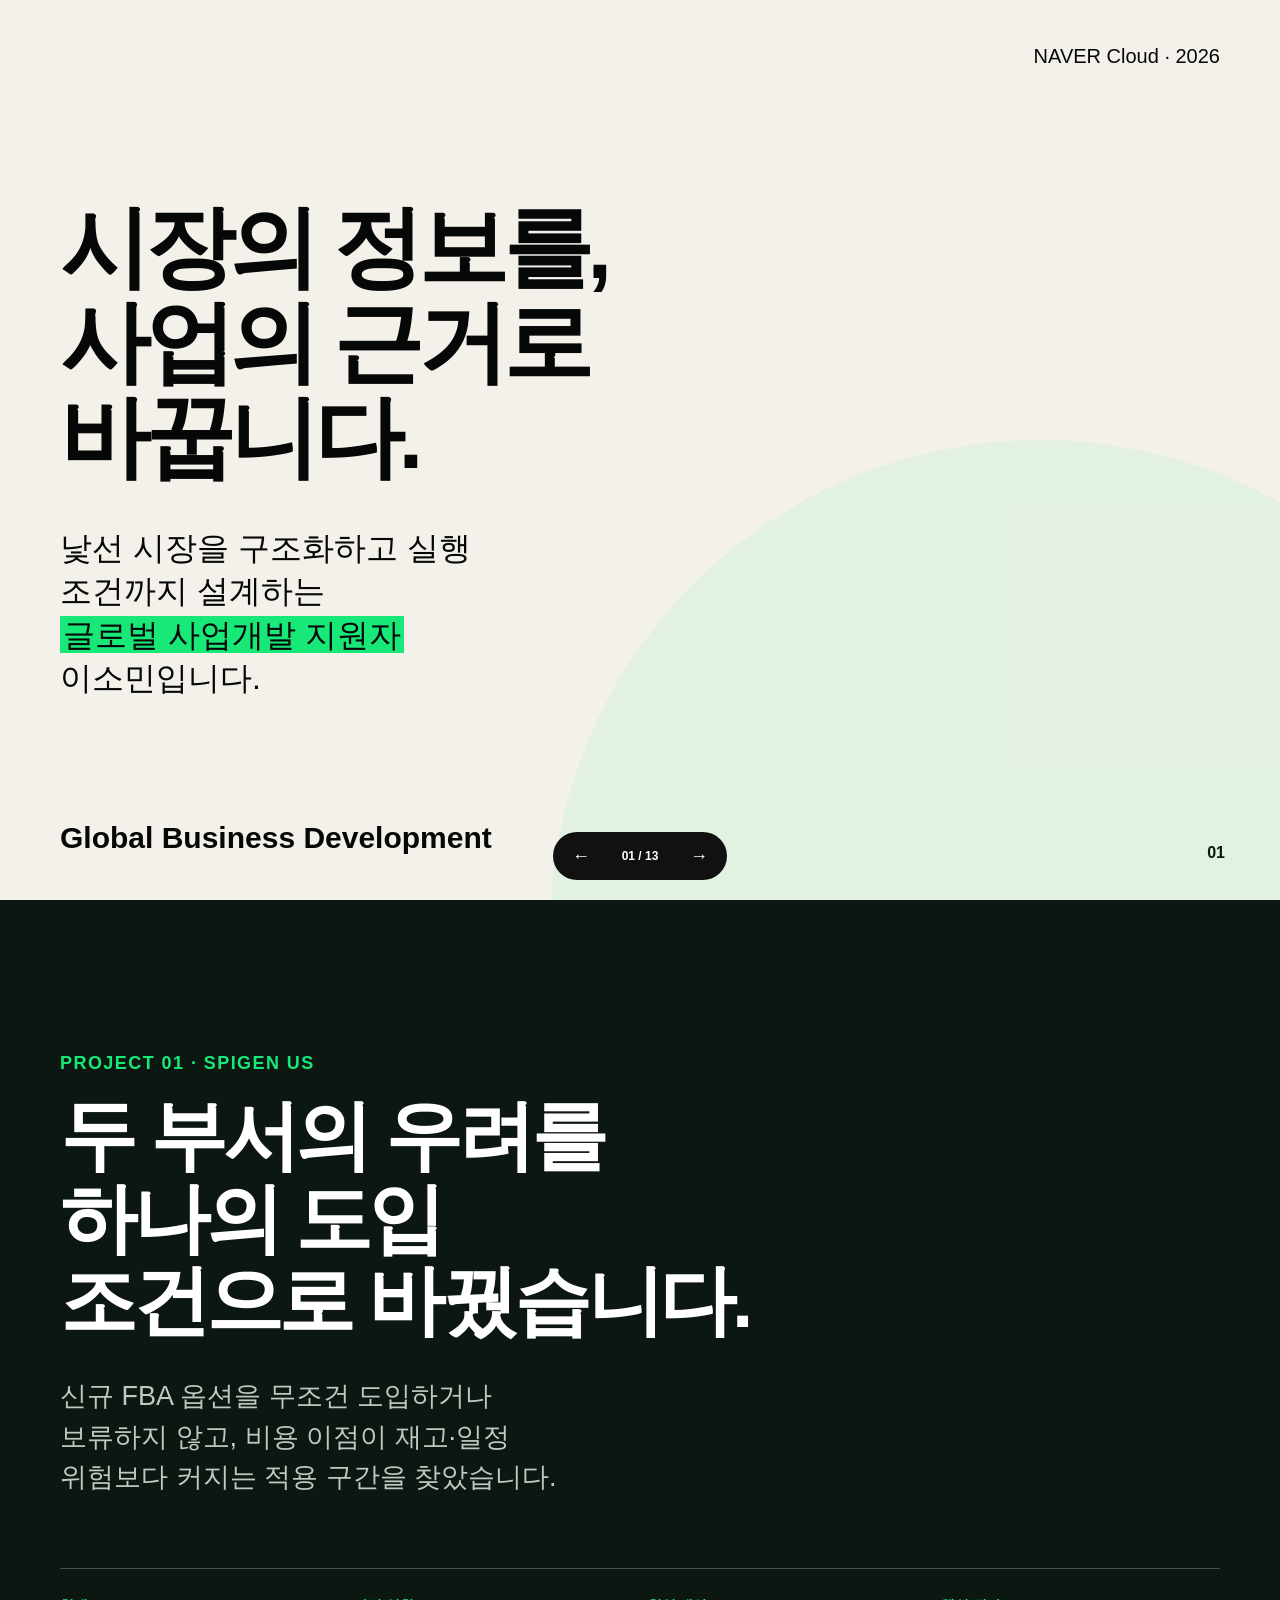
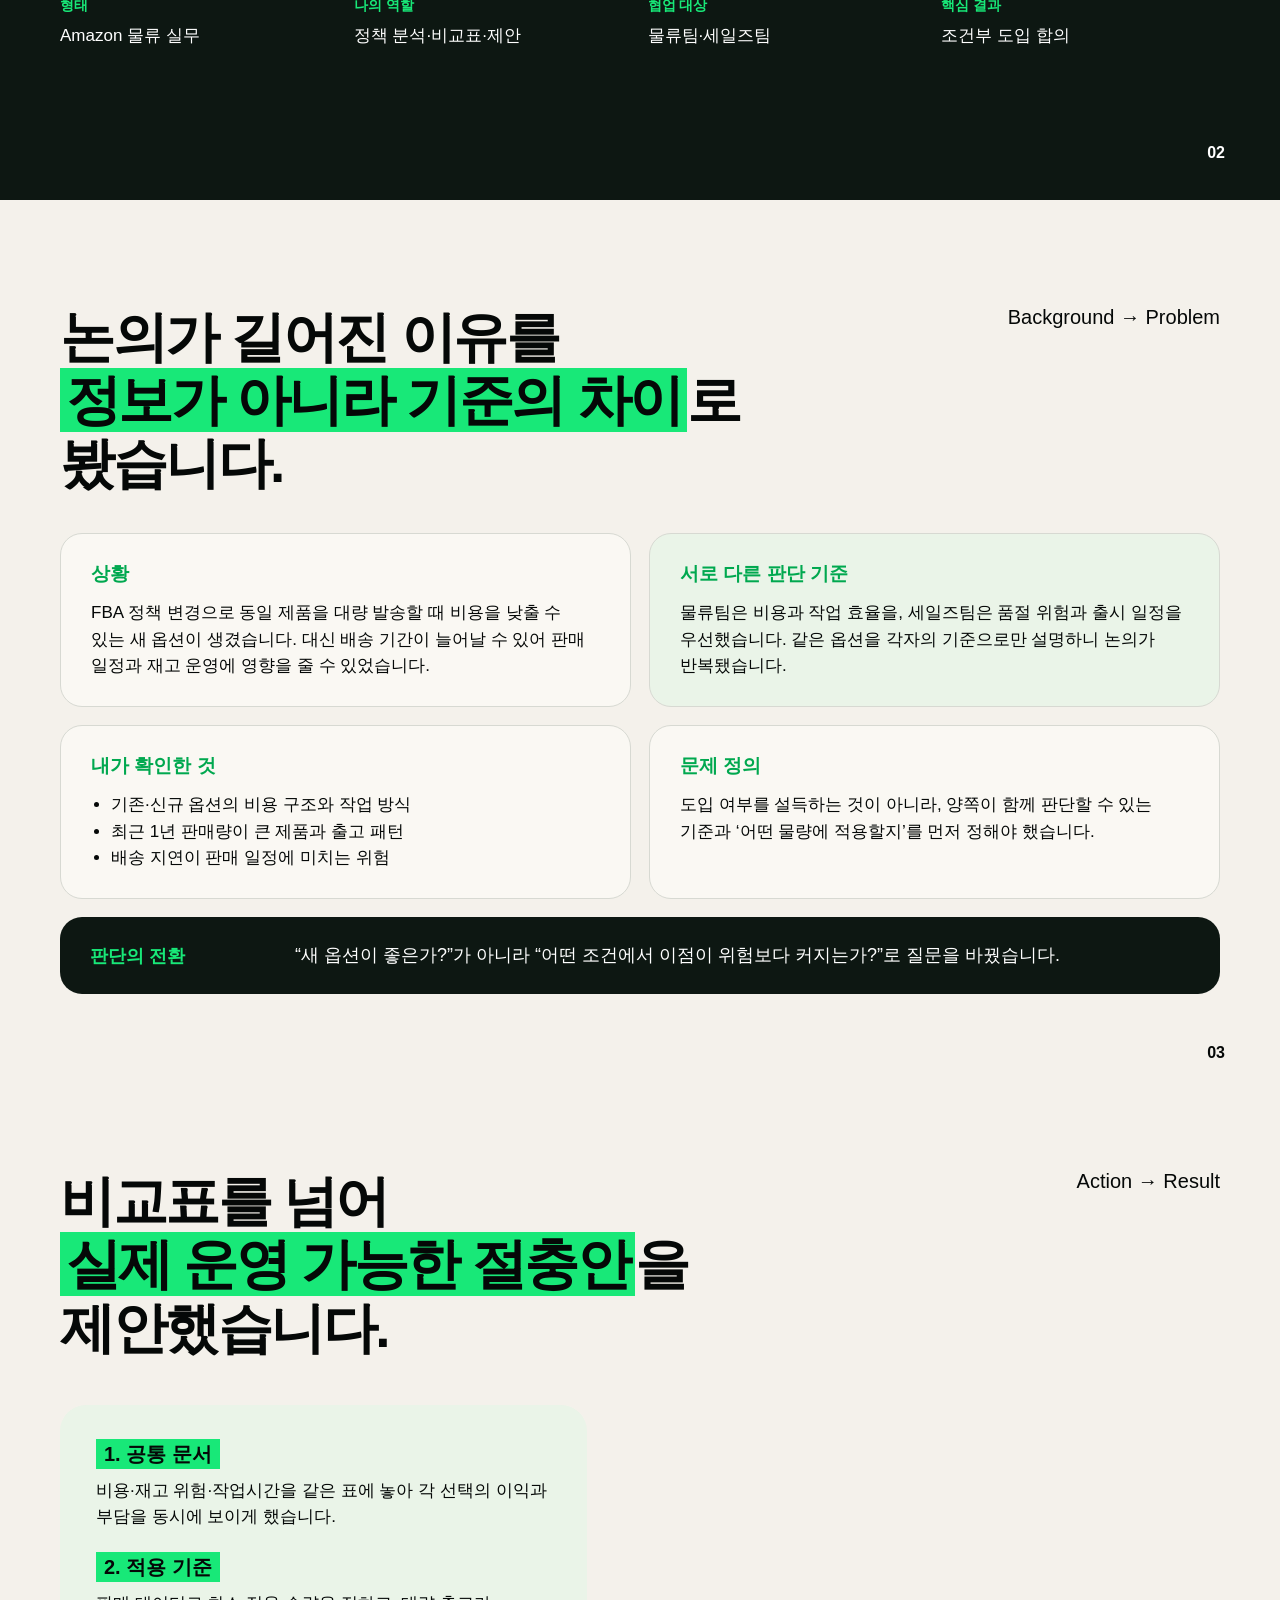
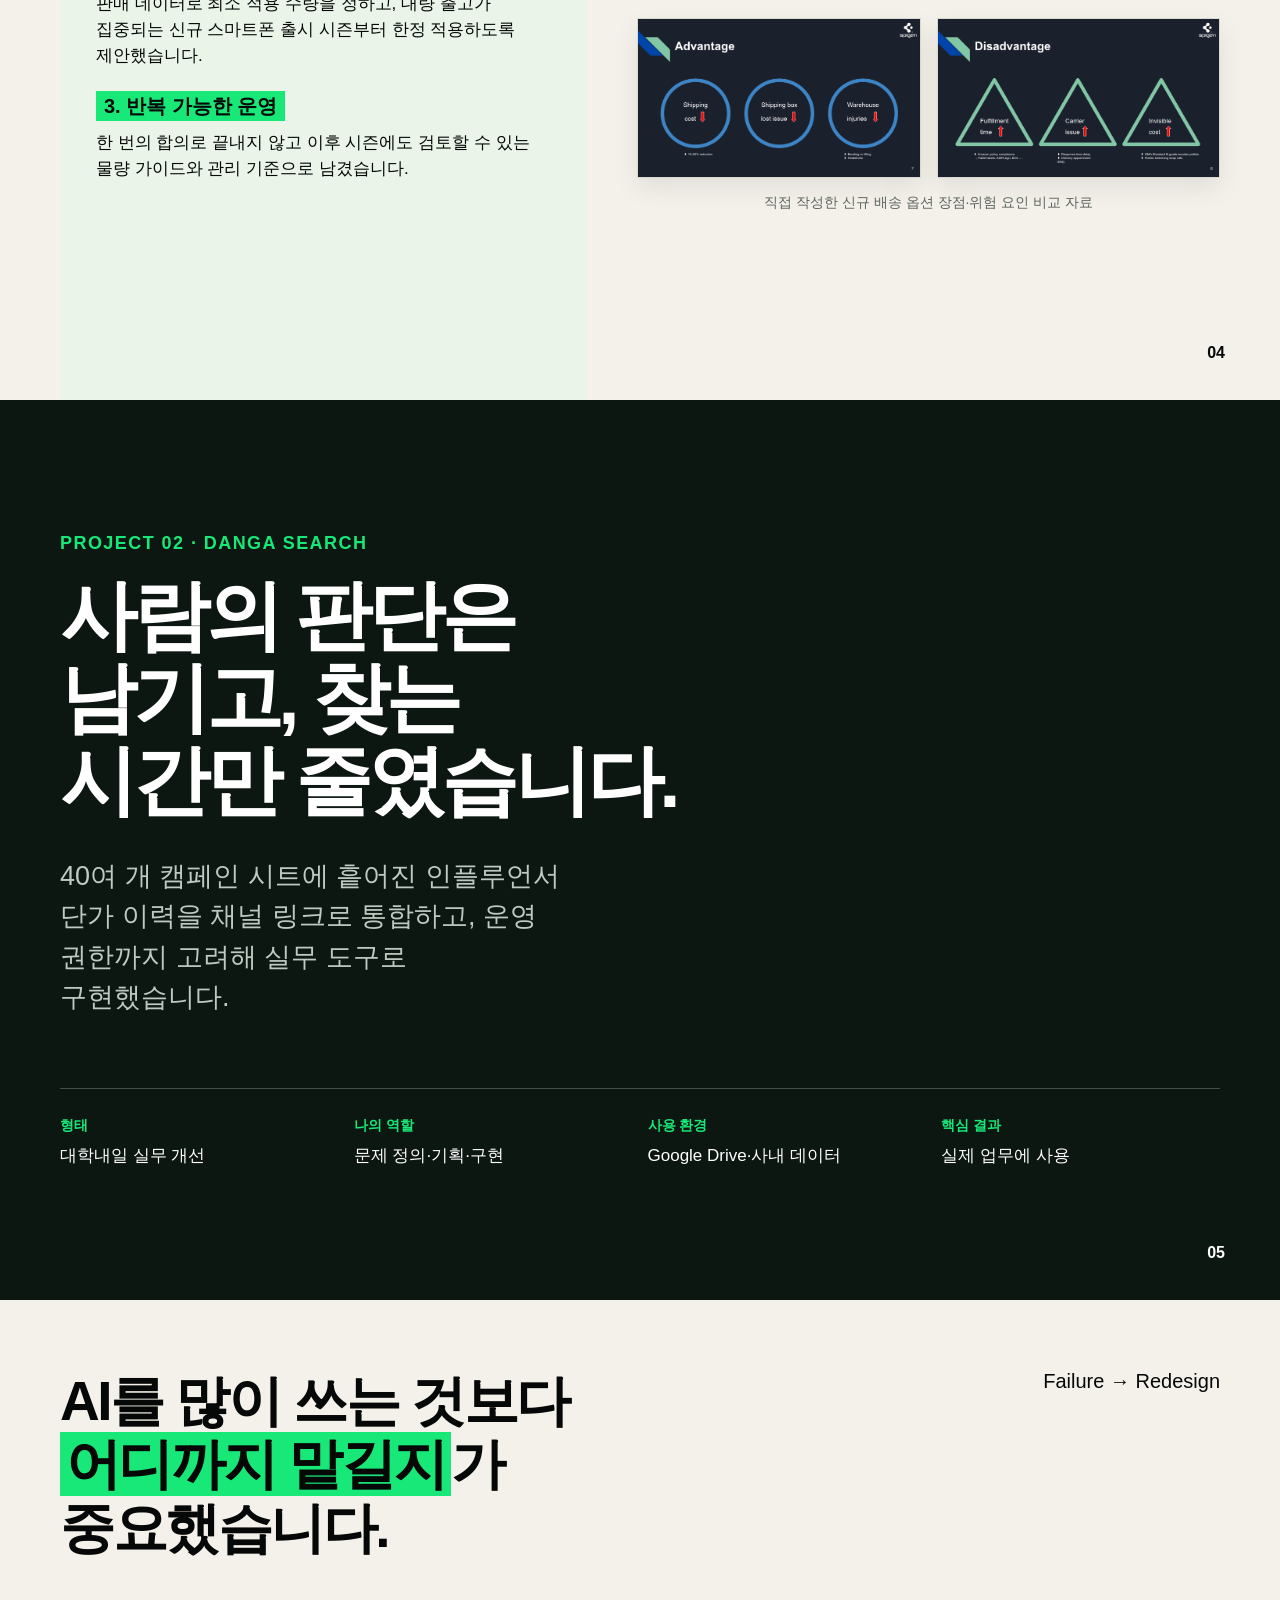
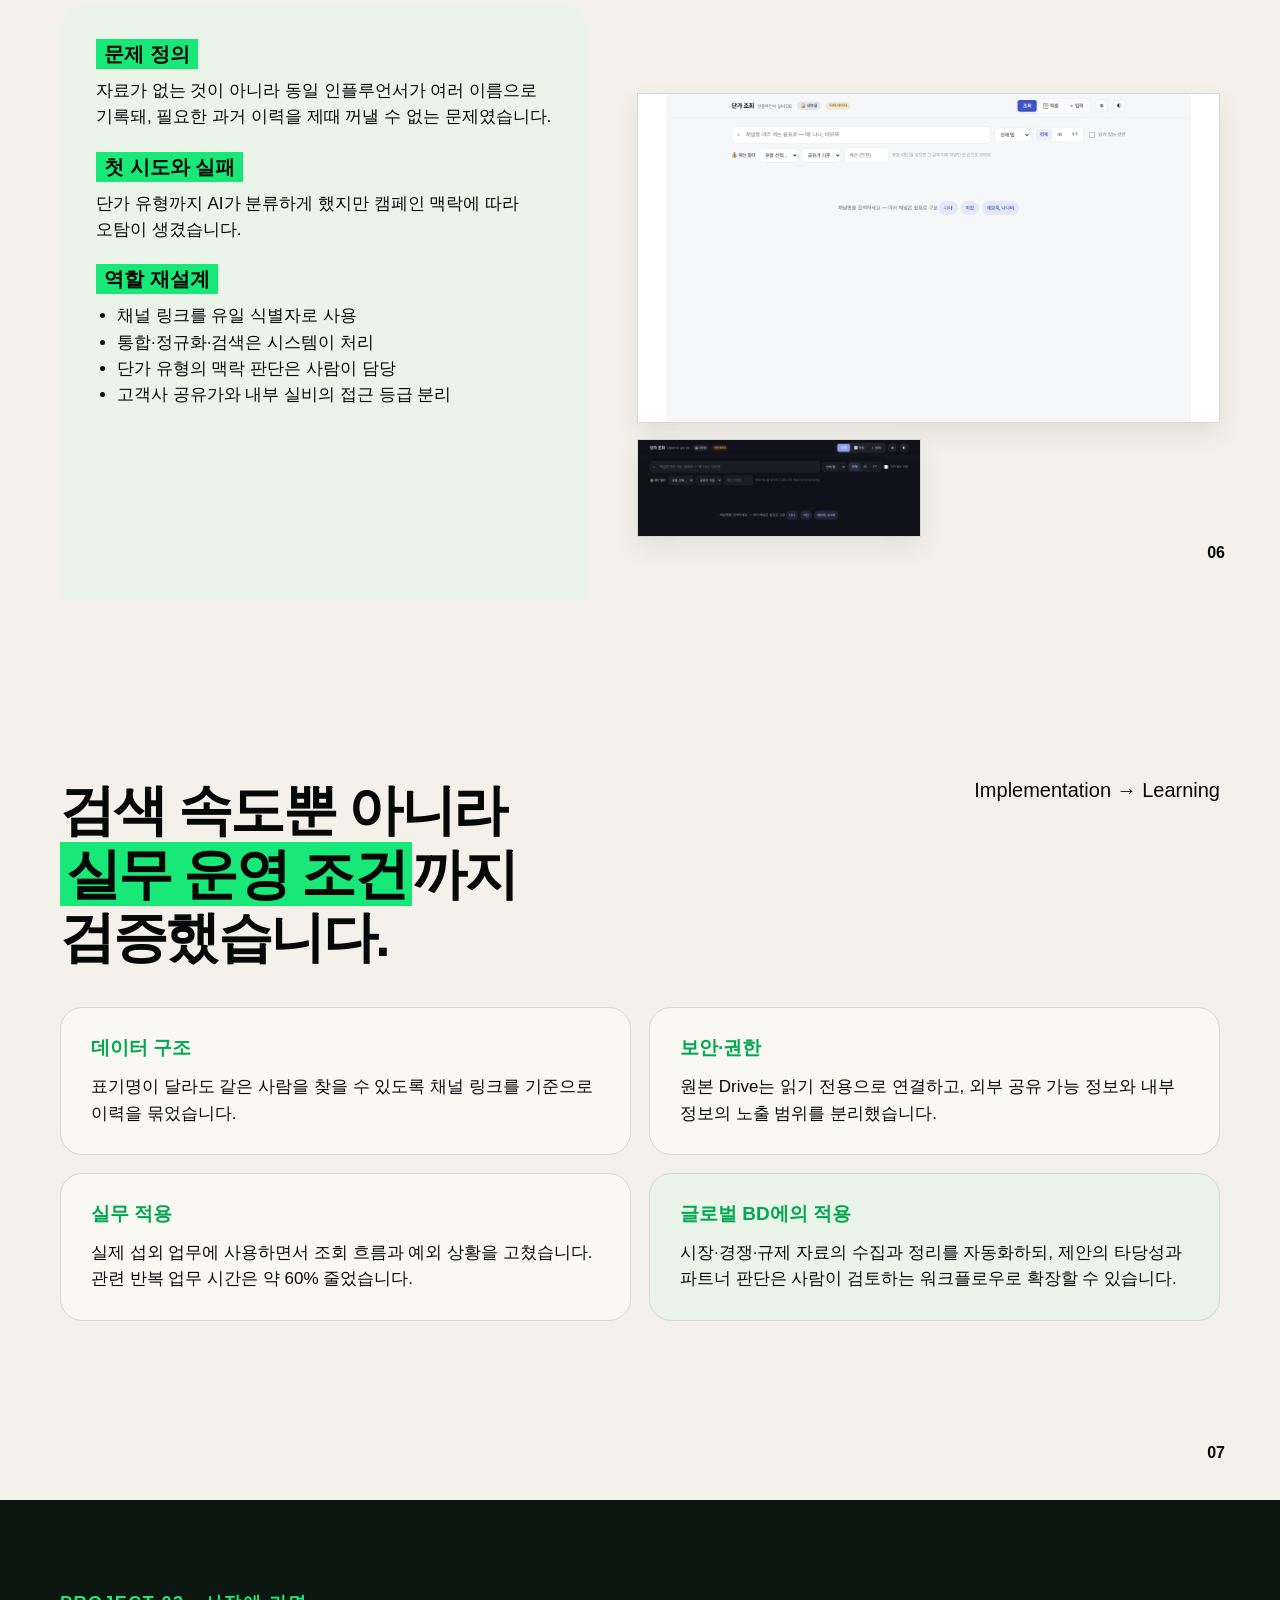
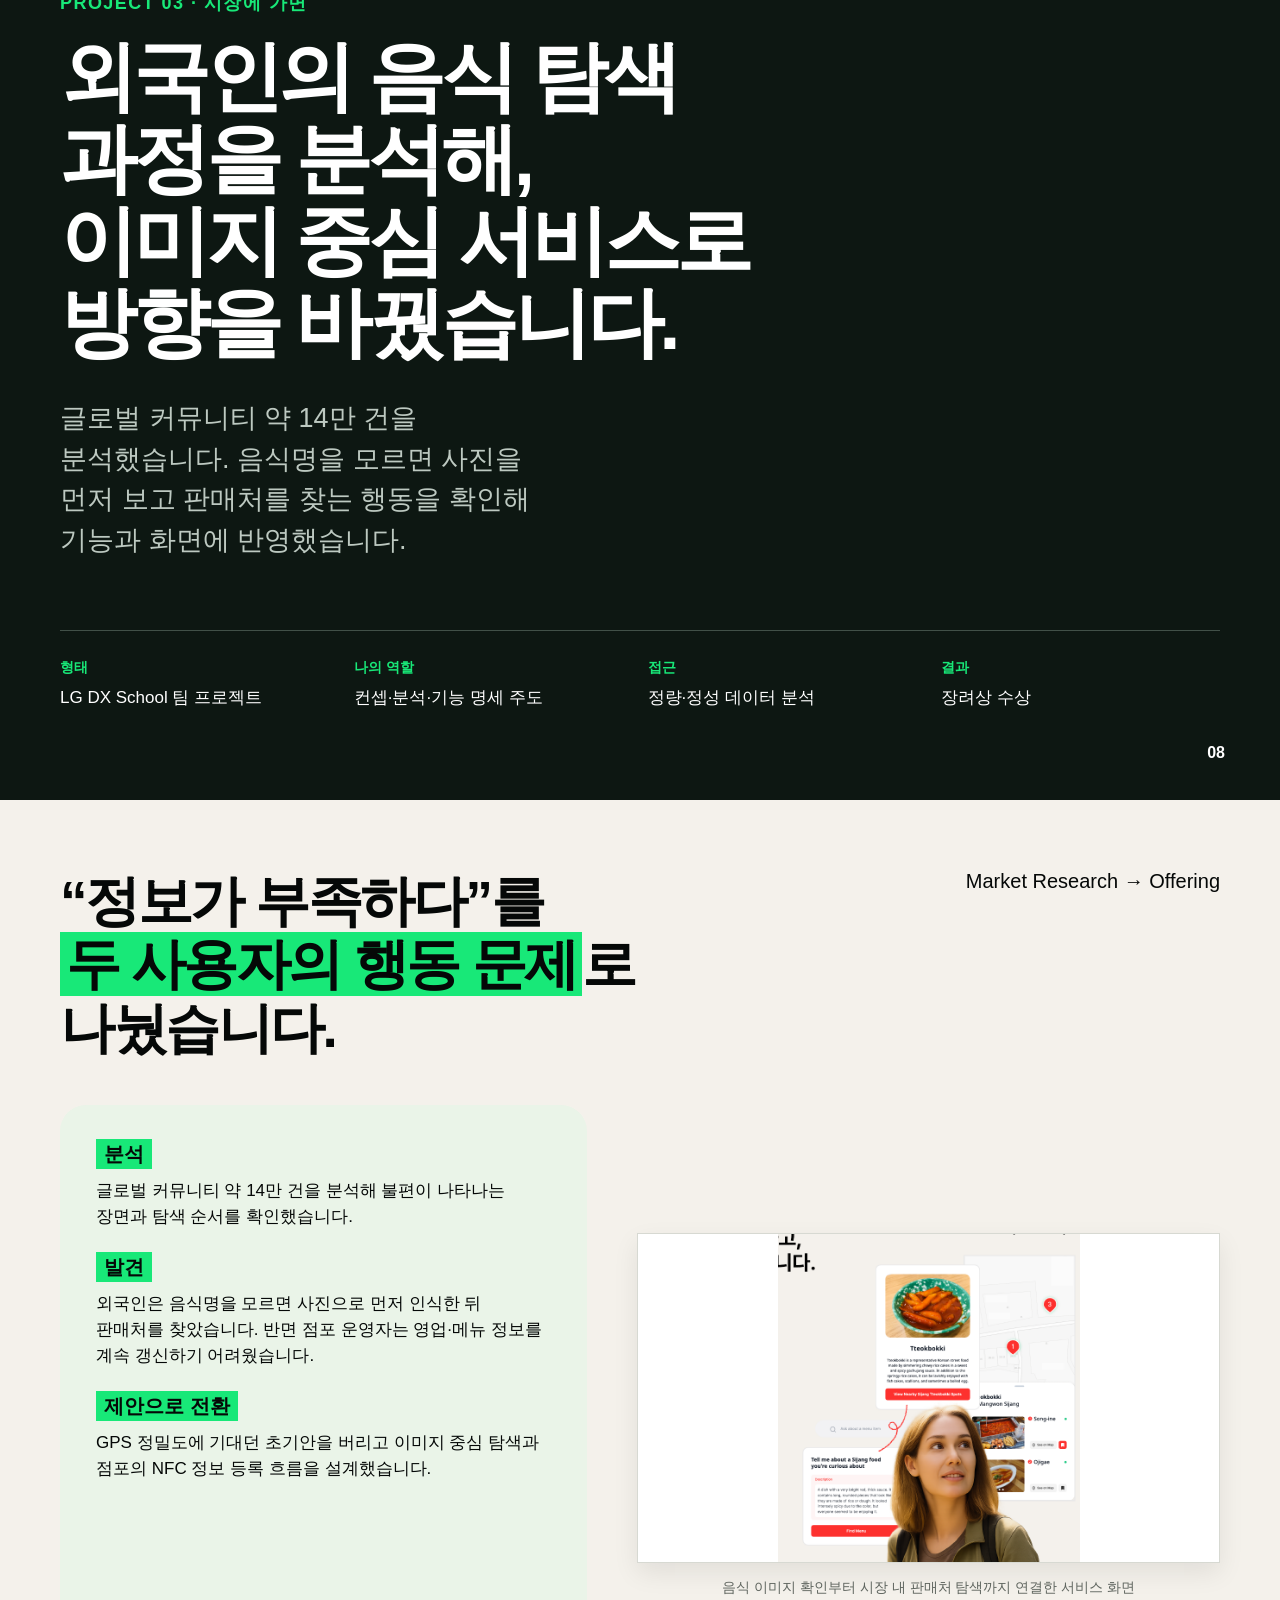
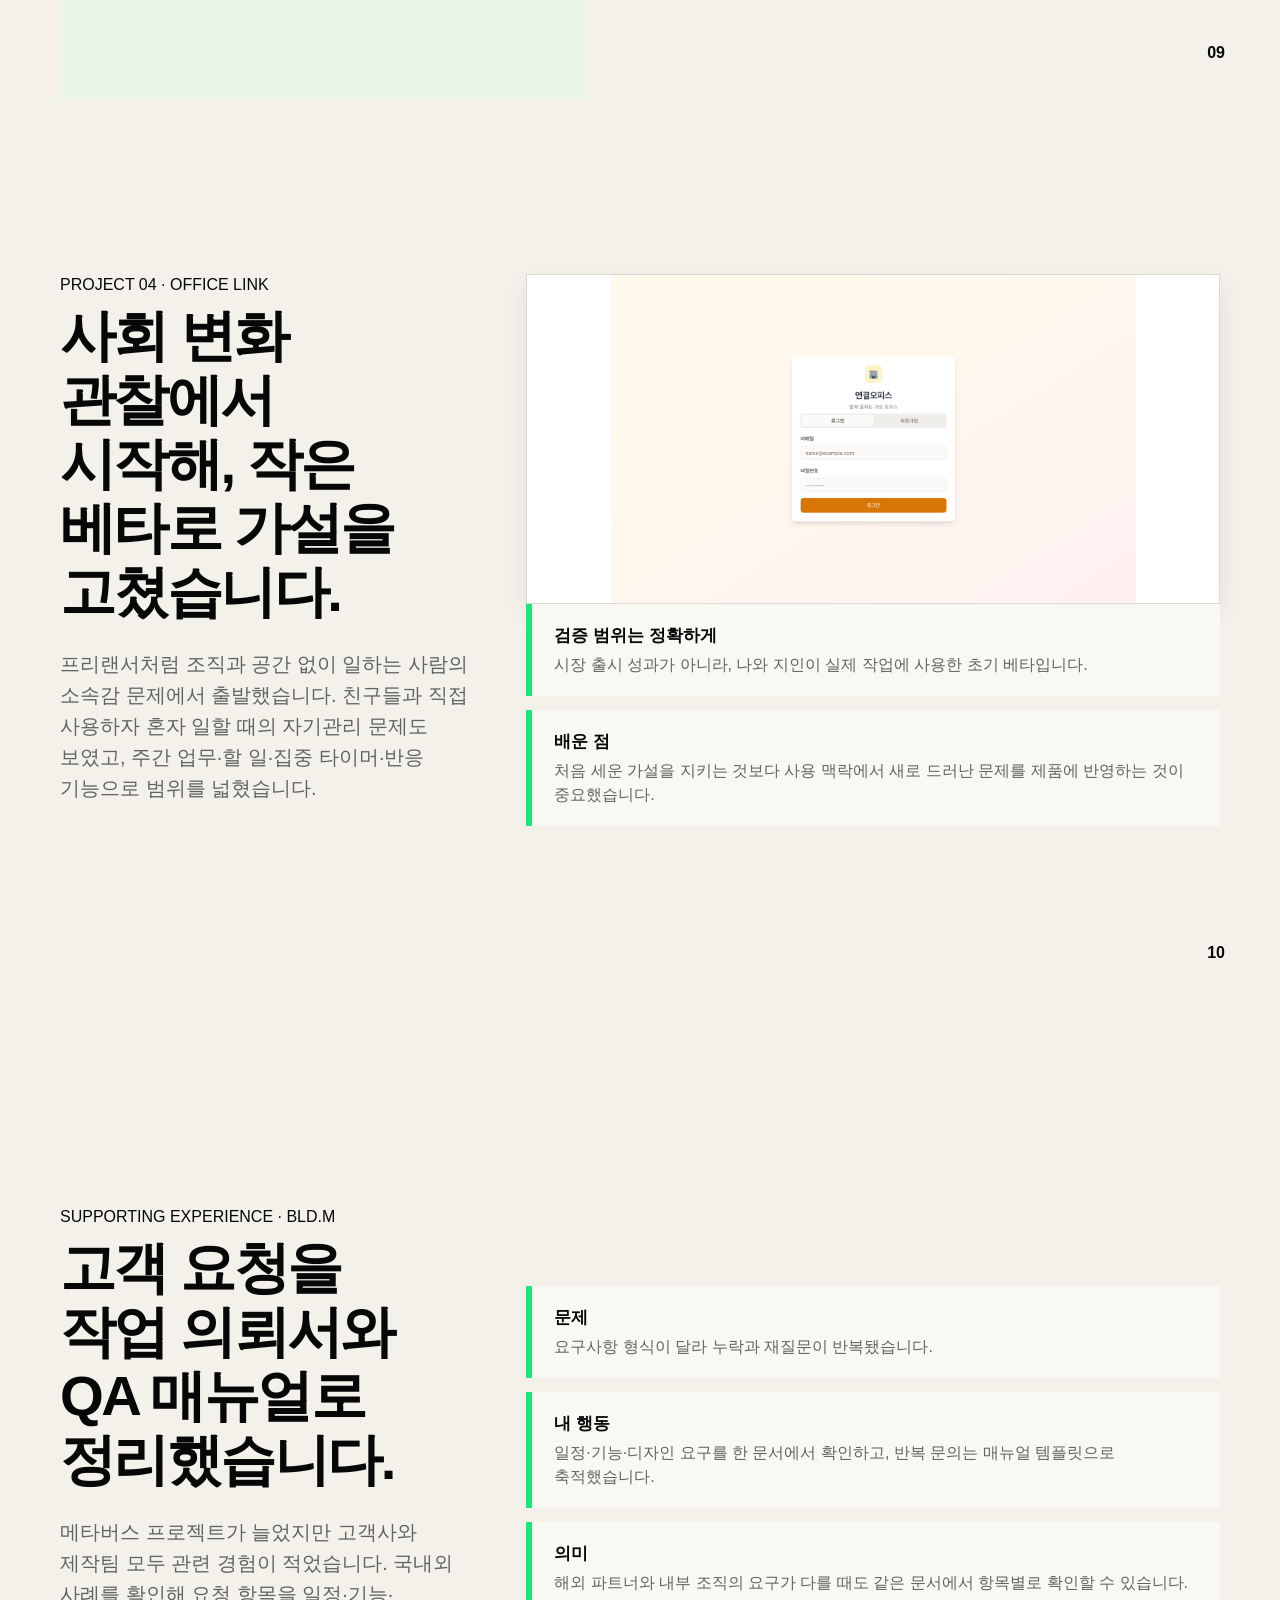
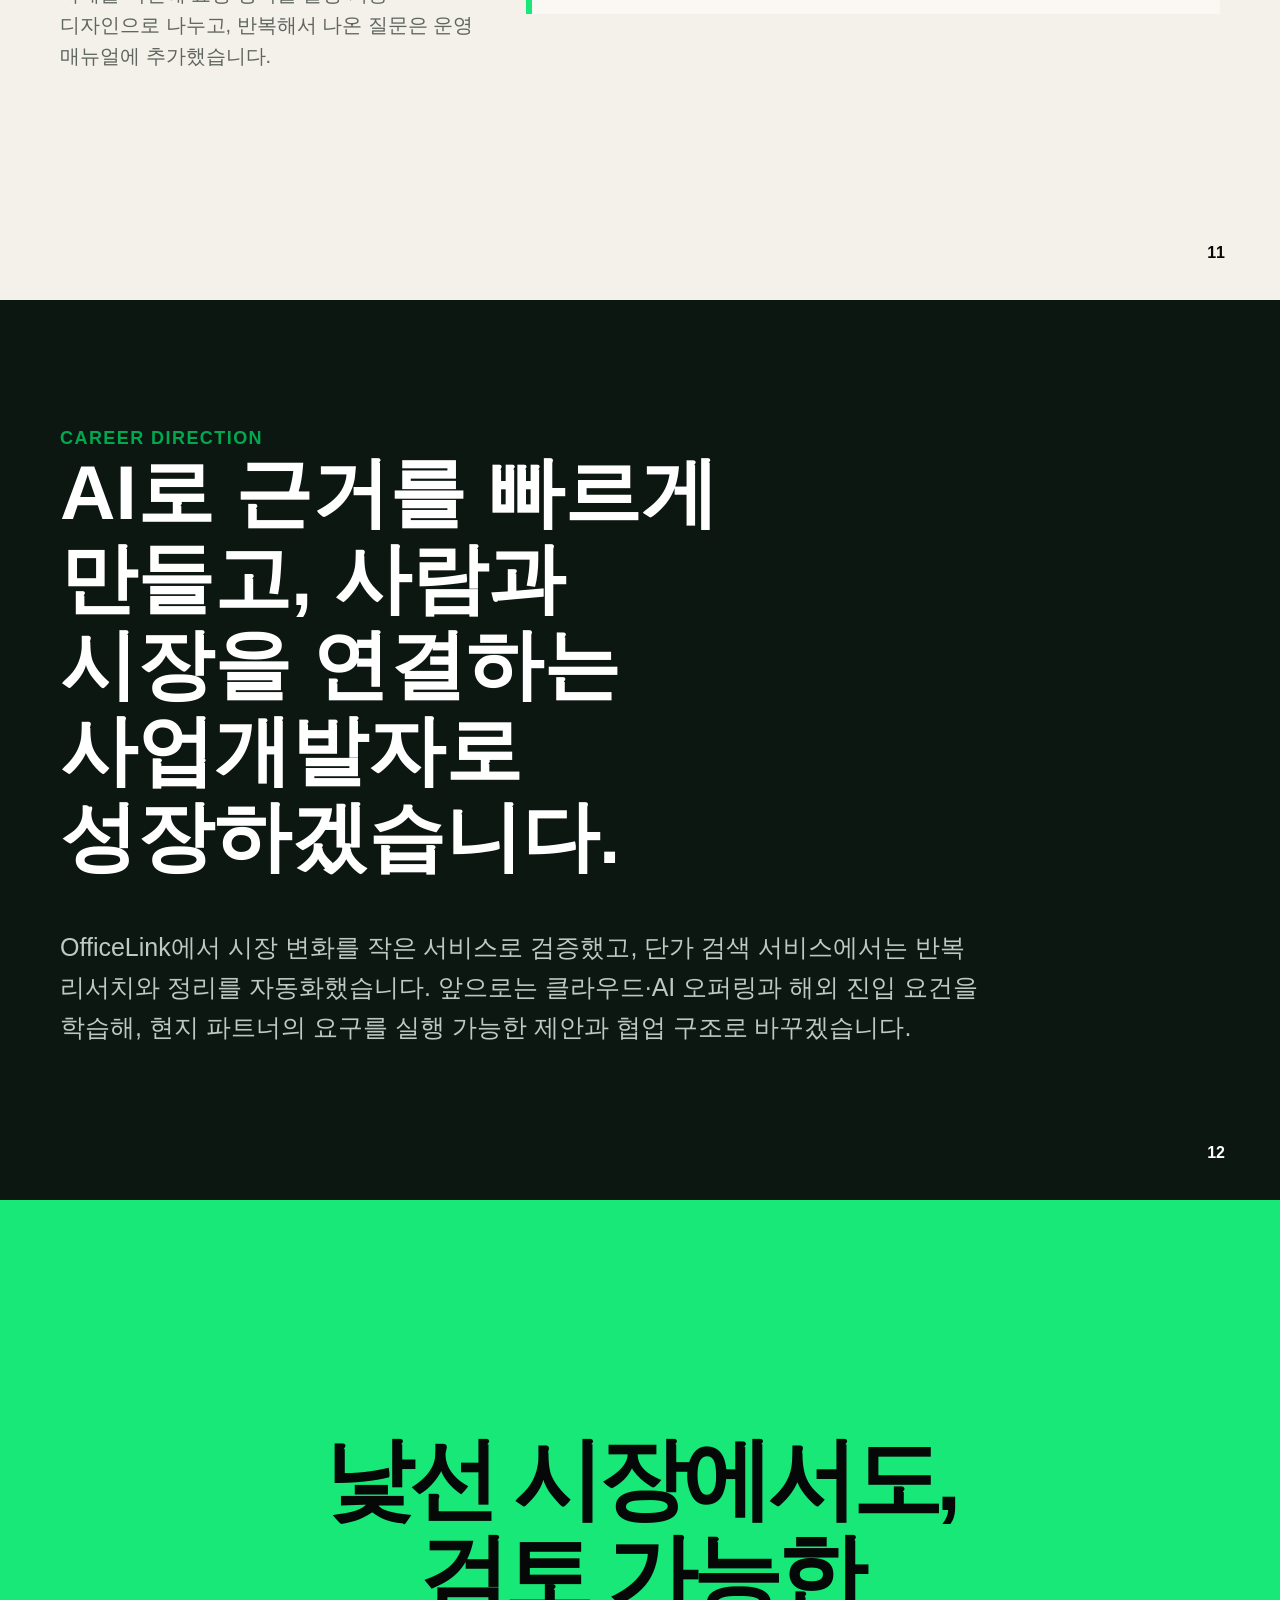
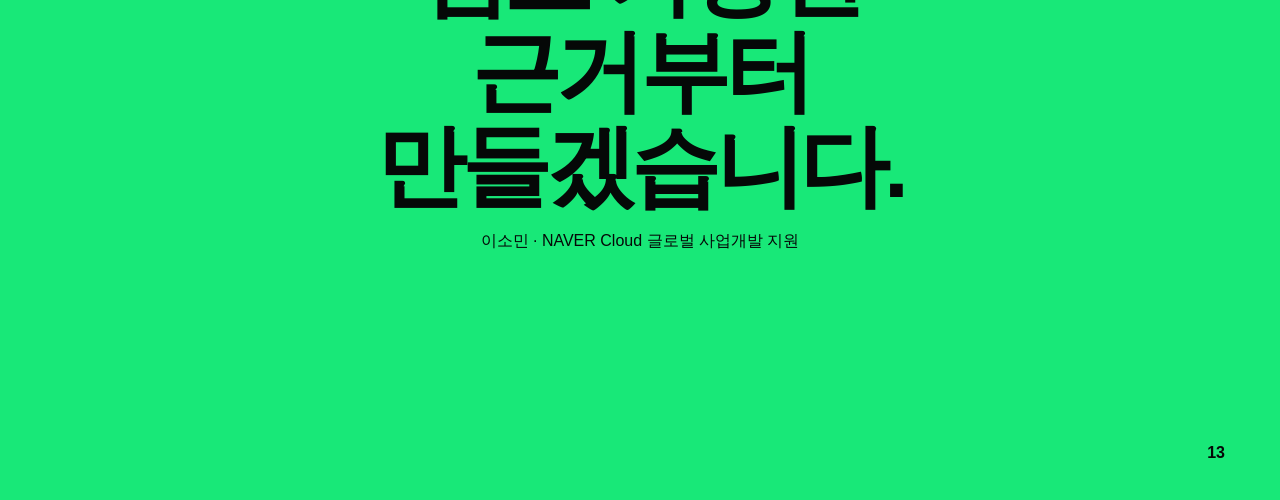
==== global/index.html @ b9bbd94d "Make portfolio headlines concrete" ====
<!doctype html><html lang="ko"><head><meta charset="utf-8"><meta name="viewport" content="width=device-width,initial-scale=1"><title>이소민 · 글로벌 사업개발 포트폴리오</title><link rel="stylesheet" href="../classic.css"><link rel="stylesheet" href="../refined.css"></head><body>
<section class="slide cover"><div class="inside"><h1>시장의 정보를,<br>사업의 근거로 바꿉니다.</h1><p class="sub">낯선 시장을 구조화하고 실행 조건까지 설계하는<br><span class="green">글로벌 사업개발 지원자</span> 이소민입니다.</p></div><span class="smallmeta">NAVER Cloud · 2026</span><span class="role">Global Business Development</span><span class="num">01</span></section>

<section class="slide project-cover"><div class="inside"><div class="kicker">PROJECT 01 · SPIGEN US</div><h2>두 부서의 우려를 하나의 도입 조건으로 바꿨습니다.</h2><p class="one-line">신규 FBA 옵션을 무조건 도입하거나 보류하지 않고, 비용 이점이 재고·일정 위험보다 커지는 적용 구간을 찾았습니다.</p><div class="project-info"><div><b>형태</b><span>Amazon 물류 실무</span></div><div><b>나의 역할</b><span>정책 분석·비교표·제안</span></div><div><b>협업 대상</b><span>물류팀·세일즈팀</span></div><div><b>핵심 결과</b><span>조건부 도입 합의</span></div></div></div><span class="num">04</span></section>
<section class="slide"><div class="inside"><div class="page-head"><h2>논의가 길어진 이유를<br><span class="green">정보가 아니라 기준의 차이</span>로 봤습니다.</h2><span class="context">Background → Problem</span></div><div class="story-grid"><div class="story-card"><h3>상황</h3><p>FBA 정책 변경으로 동일 제품을 대량 발송할 때 비용을 낮출 수 있는 새 옵션이 생겼습니다. 대신 배송 기간이 늘어날 수 있어 판매 일정과 재고 운영에 영향을 줄 수 있었습니다.</p></div><div class="story-card problem"><h3>서로 다른 판단 기준</h3><p>물류팀은 비용과 작업 효율을, 세일즈팀은 품절 위험과 출시 일정을 우선했습니다. 같은 옵션을 각자의 기준으로만 설명하니 논의가 반복됐습니다.</p></div><div class="story-card"><h3>내가 확인한 것</h3><ul><li>기존·신규 옵션의 비용 구조와 작업 방식</li><li>최근 1년 판매량이 큰 제품과 출고 패턴</li><li>배송 지연이 판매 일정에 미치는 위험</li></ul></div><div class="story-card"><h3>문제 정의</h3><p>도입 여부를 설득하는 것이 아니라, 양쪽이 함께 판단할 수 있는 기준과 ‘어떤 물량에 적용할지’를 먼저 정해야 했습니다.</p></div></div><div class="decision"><b>판단의 전환</b><p>“새 옵션이 좋은가?”가 아니라 “어떤 조건에서 이점이 위험보다 커지는가?”로 질문을 바꿨습니다.</p></div></div><span class="num">05</span></section>
<section class="slide"><div class="inside"><div class="page-head"><h2>비교표를 넘어<br><span class="green">실제 운영 가능한 절충안</span>을 제안했습니다.</h2><span class="context">Action → Result</span></div><div class="body-grid"><div class="logic"><div><h3>1. 공통 문서</h3><p>비용·재고 위험·작업시간을 같은 표에 놓아 각 선택의 이익과 부담을 동시에 보이게 했습니다.</p></div><div><h3>2. 적용 기준</h3><p>판매 데이터로 최소 적용 수량을 정하고, 대량 출고가 집중되는 신규 스마트폰 출시 시즌부터 한정 적용하도록 제안했습니다.</p></div><div><h3>3. 반복 가능한 운영</h3><p>한 번의 합의로 끝내지 않고 이후 시즌에도 검토할 수 있는 물량 가이드와 관리 기준으로 남겼습니다.</p></div></div><div class="artifact contain single"><img class="wide" src="../evidence-spigen.png" alt="Spigen 배송 옵션 비교와 실행 자료"><p class="caption">비교 근거와 운영 기준을 담은 실제 포트폴리오 산출물</p></div></div><div class="result-strip"><div><strong>36.6%</strong>적용 물량 배송비 절감</div><div><strong>60%</strong>평균 작업시간 단축</div><div><strong>2일</strong>부서 간 합의 완료</div></div></div><span class="num">06</span></section>

<section class="slide project-cover"><div class="inside"><div class="kicker">PROJECT 02 · DANGA SEARCH</div><h2>사람의 판단은 남기고, 찾는 시간만 줄였습니다.</h2><p class="one-line">40여 개 캠페인 시트에 흩어진 인플루언서 단가 이력을 채널 링크로 통합하고, 운영 권한까지 고려해 실무 도구로 구현했습니다.</p><div class="project-info"><div><b>형태</b><span>대학내일 실무 개선</span></div><div><b>나의 역할</b><span>문제 정의·기획·구현</span></div><div><b>사용 환경</b><span>Google Drive·사내 데이터</span></div><div><b>핵심 결과</b><span>실제 업무에 사용</span></div></div></div><span class="num">07</span></section>
<section class="slide"><div class="inside"><div class="page-head"><h2>AI를 많이 쓰는 것보다<br><span class="green">어디까지 맡길지</span>가 중요했습니다.</h2><span class="context">Failure → Redesign</span></div><div class="body-grid"><div class="logic"><div><h3>문제 정의</h3><p>자료가 없는 것이 아니라 동일 인플루언서가 여러 이름으로 기록돼, 필요한 과거 이력을 제때 꺼낼 수 없는 문제였습니다.</p></div><div><h3>첫 시도와 실패</h3><p>단가 유형까지 AI가 분류하게 했지만 캠페인 맥락에 따라 오탐이 생겼습니다.</p></div><div><h3>역할 재설계</h3><ul><li>채널 링크를 유일 식별자로 사용</li><li>통합·정규화·검색은 시스템이 처리</li><li>단가 유형의 맥락 판단은 사람이 담당</li><li>고객사 공유가와 내부 실비의 접근 등급 분리</li></ul></div></div><div class="artifact contain"><img class="wide" src="../dangajo-screen.png" alt="단가 검색 서비스 검색 화면"><img src="../dangajo-capture.png" alt="단가 이력 조회 화면"></div></div><div class="takeaway">업무 자동화는 사람을 빼는 일이 아니라, 사람이 판단해야 할 지점을 더 선명하게 만드는 일이었습니다.</div></div><span class="num">08</span></section>
<section class="slide"><div class="inside"><div class="page-head"><h2>검색 속도뿐 아니라<br><span class="green">실무 운영 조건</span>까지 검증했습니다.</h2><span class="context">Implementation → Learning</span></div><div class="story-grid"><div class="story-card"><h3>데이터 구조</h3><p>표기명이 달라도 같은 사람을 찾을 수 있도록 채널 링크를 기준으로 이력을 묶었습니다.</p></div><div class="story-card"><h3>보안·권한</h3><p>원본 Drive는 읽기 전용으로 연결하고, 외부 공유 가능 정보와 내부 정보의 노출 범위를 분리했습니다.</p></div><div class="story-card"><h3>실무 적용</h3><p>실제 섭외 업무에 사용하면서 조회 흐름과 예외 상황을 고쳤습니다. 관련 반복 업무 시간은 약 60% 줄었습니다.</p></div><div class="story-card problem"><h3>글로벌 BD에의 적용</h3><p>시장·경쟁·규제 자료의 수집과 정리를 자동화하되, 제안의 타당성과 파트너 판단은 사람이 검토하는 워크플로우로 확장할 수 있습니다.</p></div></div></div><span class="num">09</span></section>

<section class="slide project-cover"><div class="inside"><div class="kicker">PROJECT 03 · 시장에 가면</div><h2>외국인의 음식 탐색 과정을 분석해, 이미지 중심 서비스로 방향을 바꿨습니다.</h2><p class="one-line">글로벌 커뮤니티 약 14만 건을 분석했습니다. 음식명을 모르면 사진을 먼저 보고 판매처를 찾는 행동을 확인해 기능과 화면에 반영했습니다.</p><div class="project-info"><div><b>형태</b><span>LG DX School 팀 프로젝트</span></div><div><b>나의 역할</b><span>컨셉·분석·기능 명세 주도</span></div><div><b>접근</b><span>정량·정성 데이터 분석</span></div><div><b>결과</b><span>장려상 수상</span></div></div></div><span class="num">10</span></section>
<section class="slide"><div class="inside"><div class="page-head"><h2>“정보가 부족하다”를<br><span class="green">두 사용자의 행동 문제</span>로 나눴습니다.</h2><span class="context">Market Research → Offering</span></div><div class="body-grid"><div class="logic"><div><h3>분석</h3><p>글로벌 커뮤니티 약 14만 건을 분석해 불편이 나타나는 장면과 탐색 순서를 확인했습니다.</p></div><div><h3>발견</h3><p>외국인은 음식명을 모르면 사진으로 먼저 인식한 뒤 판매처를 찾았습니다. 반면 점포 운영자는 영업·메뉴 정보를 계속 갱신하기 어려웠습니다.</p></div><div><h3>제안으로 전환</h3><p>GPS 정밀도에 기대던 초기안을 버리고 이미지 중심 탐색과 점포의 NFC 정보 등록 흐름을 설계했습니다.</p></div></div><div class="artifact contain single"><img class="wide" src="../evidence-market.png" alt="시장에 가면 데이터 분석 및 서비스 기획 자료"></div></div><div class="takeaway">해외 시장 제안은 보유 기술을 나열하는 것이 아니라, 현지 사용자의 행동과 운영 주체의 제약을 함께 해결하는 오퍼링이어야 합니다.</div></div><span class="num">11</span></section>

<section class="slide"><div class="inside mini-project"><div><div class="project-label">PROJECT 04 · OFFICE LINK</div><h2>사회 변화 관찰에서 시작해, 작은 베타로 가설을 고쳤습니다.</h2><p class="brief">프리랜서처럼 조직과 공간 없이 일하는 사람의 소속감 문제에서 출발했습니다. 친구들과 직접 사용하자 혼자 일할 때의 자기관리 문제도 보였고, 주간 업무·할 일·집중 타이머·반응 기능으로 범위를 넓혔습니다.</p></div><div><div class="artifact contain single"><img class="wide" src="../office-link-screen.png" alt="오피스링크 지인 대상 베타 화면"></div><div class="facts"><div class="fact"><b>검증 범위는 정확하게</b><span>시장 출시 성과가 아니라, 나와 지인이 실제 작업에 사용한 초기 베타입니다.</span></div><div class="fact"><b>배운 점</b><span>처음 세운 가설을 지키는 것보다 사용 맥락에서 새로 드러난 문제를 제품에 반영하는 것이 중요했습니다.</span></div></div></div></div><span class="num">12</span></section>
<section class="slide"><div class="inside mini-project"><div><div class="project-label">SUPPORTING EXPERIENCE · BLD.M</div><h2>고객 요청을 작업 의뢰서와 QA 매뉴얼로 정리했습니다.</h2><p class="brief">메타버스 프로젝트가 늘었지만 고객사와 제작팀 모두 관련 경험이 적었습니다. 국내외 사례를 확인해 요청 항목을 일정·기능·디자인으로 나누고, 반복해서 나온 질문은 운영 매뉴얼에 추가했습니다.</p></div><div class="facts"><div class="fact"><b>문제</b><span>요구사항 형식이 달라 누락과 재질문이 반복됐습니다.</span></div><div class="fact"><b>내 행동</b><span>일정·기능·디자인 요구를 한 문서에서 확인하고, 반복 문의는 매뉴얼 템플릿으로 축적했습니다.</span></div><div class="fact"><b>의미</b><span>해외 파트너와 내부 조직의 요구가 다를 때도 같은 문서에서 항목별로 확인할 수 있습니다.</span></div></div></div><span class="num">13</span></section>
<section class="slide learning"><div class="inside"><div class="kicker">CAREER DIRECTION</div><h2>AI로 근거를 빠르게 만들고, 사람과 시장을 연결하는 사업개발자로 성장하겠습니다.</h2><p>OfficeLink에서 시장 변화를 작은 서비스로 검증했고, 단가 검색 서비스에서는 반복 리서치와 정리를 자동화했습니다. 앞으로는 클라우드·AI 오퍼링과 해외 진입 요건을 학습해, 현지 파트너의 요구를 실행 가능한 제안과 협업 구조로 바꾸겠습니다.</p></div><span class="num">14</span></section>
<section class="slide closing"><div><h2>낯선 시장에서도,<br>검토 가능한 근거부터 만들겠습니다.</h2><p>이소민 · NAVER Cloud 글로벌 사업개발 지원</p></div><span class="num">15</span></section>
<nav class="nav"><button data-prev>←</button><span><span data-current>01</span> / <span data-total>15</span></span><button data-next>→</button></nav><script src="../deck.js"></script></body></html>
---- classic.css ----
:root{--green:#18e878;--deep:#0d1712;--ink:#050807;--paper:#f4f1eb;--soft:#eaf4e8;--muted:#5f655f;--line:#d7d9d2}
*{box-sizing:border-box}html{scroll-snap-type:y mandatory;scroll-behavior:smooth}body{margin:0;background:#111;font-family:Pretendard,"Apple SD Gothic Neo",-apple-system,BlinkMacSystemFont,"Segoe UI",sans-serif;color:var(--ink);-webkit-font-smoothing:antialiased}.slide{height:100svh;min-height:680px;scroll-snap-align:start;background:var(--paper);position:relative;overflow:hidden;display:flex}.inside{width:min(1740px,calc(100% - 120px));margin:auto;padding:70px 0}.cover:after,.profile:after{content:"";position:absolute;width:980px;height:980px;border-radius:50%;background:rgba(24,232,120,.08);right:-250px;bottom:-520px}.cover h1{font-size:clamp(68px,7vw,118px);line-height:1.06;letter-spacing:-.06em;margin:0;max-width:14ch}.cover .sub{font-size:clamp(28px,2.5vw,44px);margin:42px 0 0;max-width:28ch;line-height:1.35}.green{background:var(--green);padding:0 .12em}.role{position:absolute;left:60px;bottom:45px;font-size:30px;font-weight:900}.smallmeta{position:absolute;right:60px;top:45px;font-size:20px}.kicker{font-size:18px;font-weight:900;color:#00a84f;letter-spacing:.08em;text-transform:uppercase}.title{font-size:clamp(46px,5vw,78px);line-height:1.13;letter-spacing:-.045em;margin:18px 0 42px;max-width:20ch}.profile-grid{display:grid;grid-template-columns:.9fr 1.1fr;gap:80px;align-items:center}.profile .intro{font-size:clamp(38px,4vw,64px);font-weight:900;line-height:1.25;letter-spacing:-.045em}.timeline{display:grid;gap:13px}.timeline div{display:grid;grid-template-columns:170px 1fr;gap:28px;padding:16px 0;border-bottom:1px solid var(--line);font-size:18px}.timeline b{font-size:20px}.summary{display:grid;grid-template-columns:.8fr 1.2fr;gap:70px}.summary h2{font-size:clamp(50px,5.2vw,86px);line-height:1.13;letter-spacing:-.05em;margin:0}.experience-list{display:grid;gap:22px}.exp{padding:20px 0;border-bottom:2px solid var(--ink)}.exp h3{font-size:26px;margin:0 0 7px}.exp p{font-size:17px;margin:0;color:var(--muted)}.toc{display:grid;grid-template-columns:repeat(3,1fr);gap:22px}.toc-card{border-top:7px solid var(--green);padding:30px 10px}.toc-card .n{font-size:72px;font-weight:950;color:#c7cdc8}.toc-card h3{font-size:32px;line-height:1.2;margin:16px 0}.toc-card p{font-size:17px;color:var(--muted)}
.project-cover{background:var(--deep);color:white}.project-cover .kicker{color:var(--green)}.project-cover h2{font-size:clamp(58px,6vw,100px);line-height:1.07;letter-spacing:-.055em;margin:20px 0 35px;max-width:14ch}.project-cover .one-line{font-size:27px;color:#bdc9c1;max-width:34ch;line-height:1.5}.project-info{display:grid;grid-template-columns:repeat(4,1fr);gap:15px;margin-top:70px;border-top:1px solid #415048;padding-top:28px}.project-info b{display:block;color:var(--green);font-size:14px;margin-bottom:9px}.project-info span{font-size:17px}.page-head{display:flex;justify-content:space-between;align-items:flex-start}.page-head h2{font-size:clamp(42px,4.3vw,70px);line-height:1.15;letter-spacing:-.045em;margin:0;max-width:20ch}.page-head .context{font-size:20px}.body-grid{display:grid;grid-template-columns:.95fr 1.05fr;gap:50px;margin-top:45px;height:620px}.logic{background:var(--soft);border-radius:26px;padding:36px;display:grid;align-content:start;gap:23px}.logic h3{display:inline;background:var(--green);font-size:20px;margin:0;padding:4px 8px}.logic p,.logic li{font-size:17px;line-height:1.55}.logic p{margin:10px 0 0}.logic ul{margin:10px 0 0;padding-left:21px}.artifact{display:grid;grid-template-columns:1fr 1fr;gap:16px;align-content:center}.artifact img{width:100%;max-height:285px;object-fit:cover;object-position:top;border:1px solid var(--line);box-shadow:0 10px 24px rgba(0,0,0,.08)}.artifact img.wide{grid-column:1/-1;max-height:330px}.caption{font-size:14px;color:var(--muted);margin-top:10px}.process{display:grid;grid-template-columns:repeat(4,1fr);gap:0;margin-top:60px}.process div{padding:30px;border-left:1px solid #999;min-height:270px}.process b{font-size:20px;background:var(--green);padding:4px 9px}.process h3{font-size:24px;margin:26px 0 12px}.process p{font-size:16px;color:var(--muted)}.result-strip{display:grid;grid-template-columns:repeat(3,1fr);gap:15px;margin-top:50px}.result-strip div{background:var(--deep);color:white;padding:28px;border-radius:18px;text-align:center}.result-strip strong{font-size:48px;color:var(--green);display:block}.learning{background:var(--deep);color:white}.learning h2{font-size:clamp(55px,6vw,96px);max-width:16ch;line-height:1.12;margin:0}.learning p{font-size:25px;line-height:1.6;color:#bdc9c1;max-width:980px;margin-top:48px}.closing{background:var(--green);display:grid;place-items:center;text-align:center}.closing h2{font-size:clamp(62px,7vw,112px);line-height:1.07;letter-spacing:-.06em;margin:0;max-width:15ch}.num{position:absolute;right:55px;bottom:38px;font-size:16px;font-weight:900}.nav{position:fixed;z-index:20;left:50%;bottom:20px;transform:translateX(-50%);background:#111;color:white;border-radius:999px;padding:8px 12px;display:flex;gap:14px;align-items:center}.nav button{border:0;background:transparent;color:white;font-size:18px;width:32px;height:32px}.nav span{font-size:12px;font-weight:900;min-width:58px;text-align:center}
@media(max-width:760px){html{scroll-snap-type:none}.slide{height:auto;min-height:100svh}.inside{width:calc(100% - 36px);padding:75px 0}.cover h1{font-size:49px}.cover .sub{font-size:24px}.role{left:18px;font-size:20px}.smallmeta{right:18px;font-size:13px}.profile-grid,.summary,.body-grid{grid-template-columns:1fr}.timeline div{grid-template-columns:100px 1fr}.toc{grid-template-columns:1fr}.project-info{grid-template-columns:1fr 1fr}.body-grid{height:auto}.artifact{margin-top:10px}.process{grid-template-columns:1fr 1fr}.result-strip{grid-template-columns:1fr}.nav{display:none}.title,.page-head h2{font-size:39px}.project-cover h2{font-size:51px}}
@media print{html{scroll-snap-type:none}.slide{height:100vh;break-after:page}.nav{display:none}}
---- refined.css ----
.toc.four{grid-template-columns:repeat(4,1fr)}
.toc.four .toc-card .n{font-size:54px}
.toc.four .toc-card h3{font-size:27px}
.story-grid{display:grid;grid-template-columns:1fr 1fr;gap:18px;margin-top:38px}
.story-card{border:1px solid var(--line);border-radius:22px;padding:27px 30px;background:#faf8f3}
.story-card.problem{background:var(--soft)}
.story-card h3{font-size:19px;margin:0 0 13px;color:#00a84f}
.story-card p,.story-card li{font-size:17px;line-height:1.55}
.story-card p{margin:0}.story-card ul{margin:0;padding-left:20px}
.decision{margin-top:18px;background:var(--deep);color:white;border-radius:22px;padding:25px 30px;display:grid;grid-template-columns:180px 1fr;gap:25px;align-items:center}
.decision b{color:var(--green);font-size:18px}.decision p{font-size:18px;line-height:1.5;margin:0}
.takeaway{margin-top:26px;border-left:8px solid var(--green);padding:8px 0 8px 25px;font-size:22px;line-height:1.45;font-weight:800}
.metric-note{font-size:15px;color:var(--muted);margin-top:14px}
.artifact.single{grid-template-columns:1fr}.artifact.contain img{object-fit:contain;background:white}
.artifact .artifact-caption{grid-column:1/-1;margin:0;text-align:center}
.mini-project{display:grid;grid-template-columns:.75fr 1.25fr;gap:50px;align-items:center}
.mini-project h2{font-size:clamp(42px,4.4vw,72px);line-height:1.14;letter-spacing:-.045em;margin:10px 0 25px}
.mini-project .brief{font-size:20px;line-height:1.55;color:var(--muted)}
.facts{display:grid;gap:14px}.fact{padding:20px 22px;border-left:6px solid var(--green);background:#faf8f3}
.fact b{display:block;font-size:17px;margin-bottom:6px}.fact span{font-size:16px;line-height:1.45;color:var(--muted)}
h1,h2,h3,p,li,.intro,.brief,.one-line,.fact span{word-break:keep-all;line-break:strict;overflow-wrap:normal}
.cover h1,.title,.profile .intro,.summary h2,.project-cover h2,.page-head h2,.mini-project h2,.learning h2,.closing h2{text-wrap:balance}
.page-head h2{max-width:24ch}
.project-cover h2{max-width:17ch}
.mini-project h2{max-width:15ch}
.green{-webkit-box-decoration-break:clone;box-decoration-break:clone;padding:.02em .1em}
.manual{max-width:none!important;white-space:nowrap;text-wrap:nowrap!important}
.cover .manual{font-size:clamp(60px,6vw,104px)}
.mini-project .manual{font-size:clamp(38px,3.4vw,60px)}
.learning .manual{font-size:clamp(48px,4.7vw,80px)}
@media(max-width:760px){.toc.four,.story-grid,.mini-project,.decision{grid-template-columns:1fr}.manual{white-space:normal}}
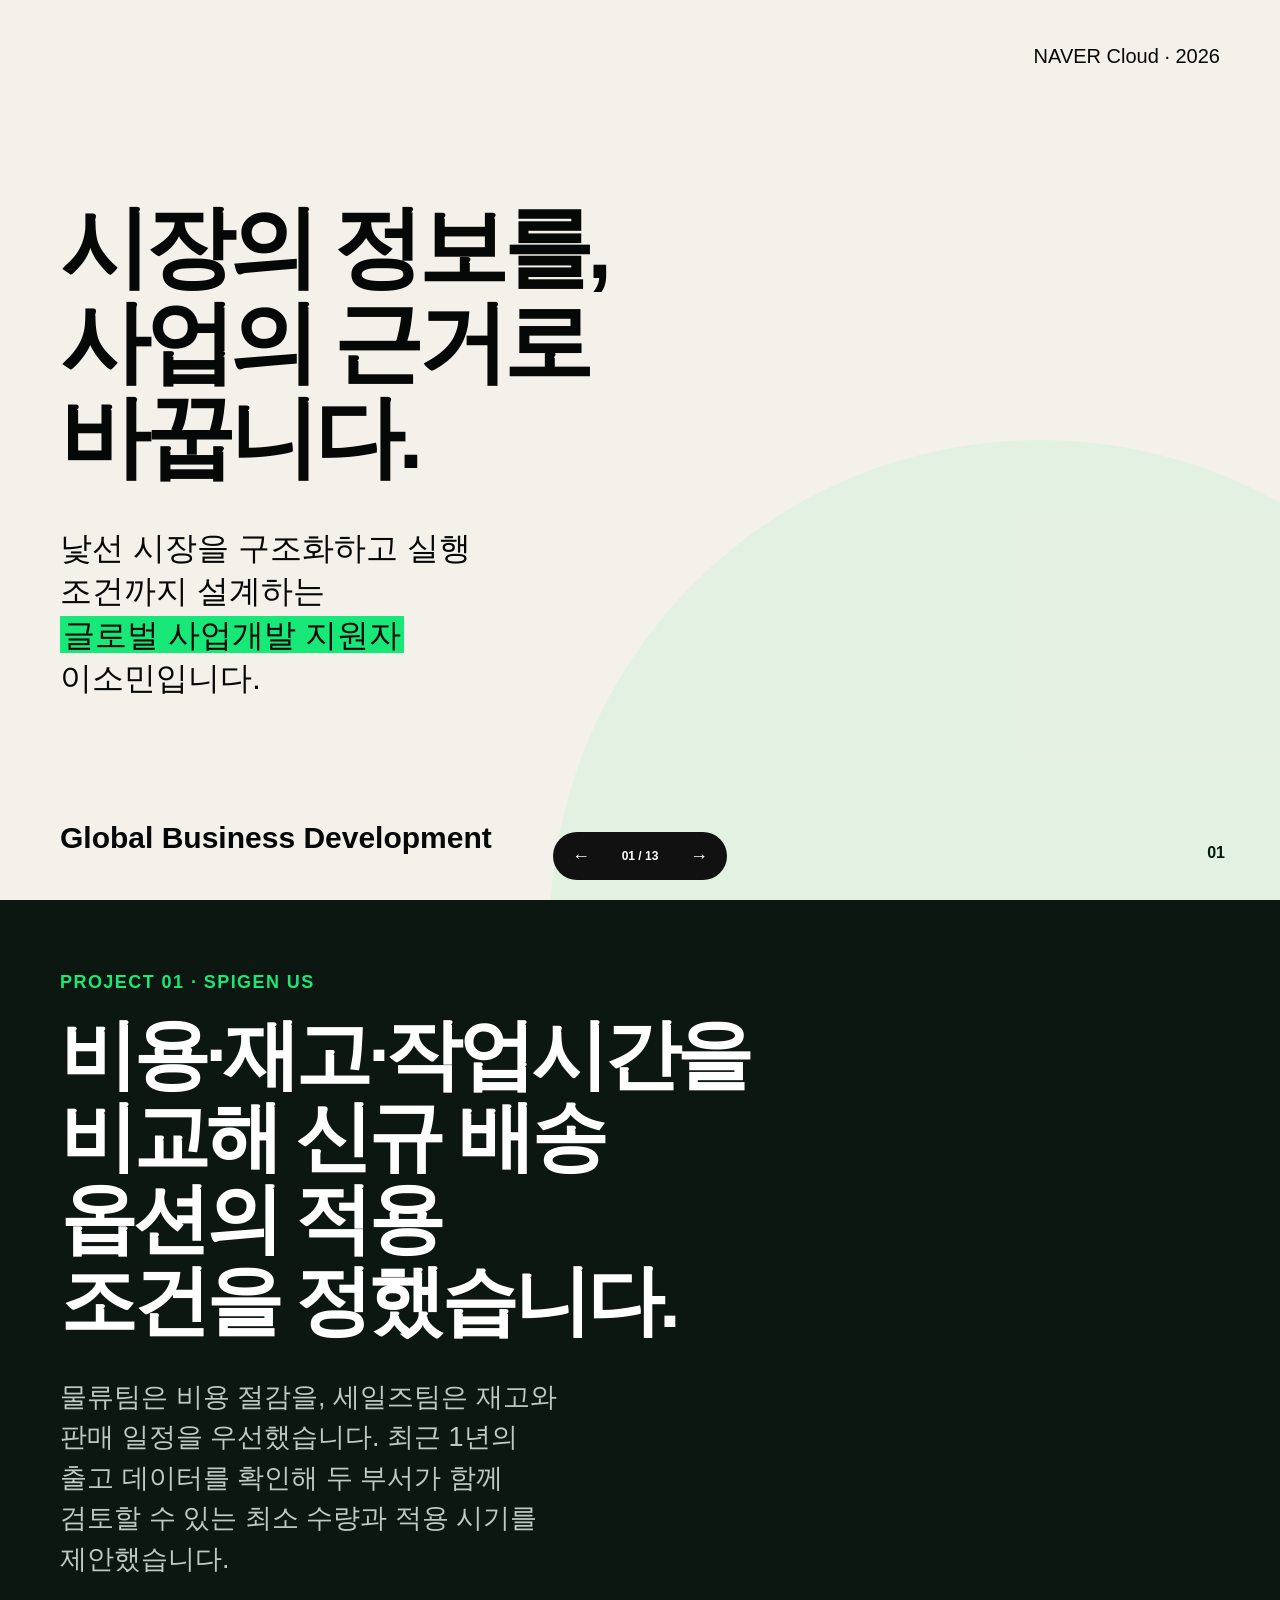
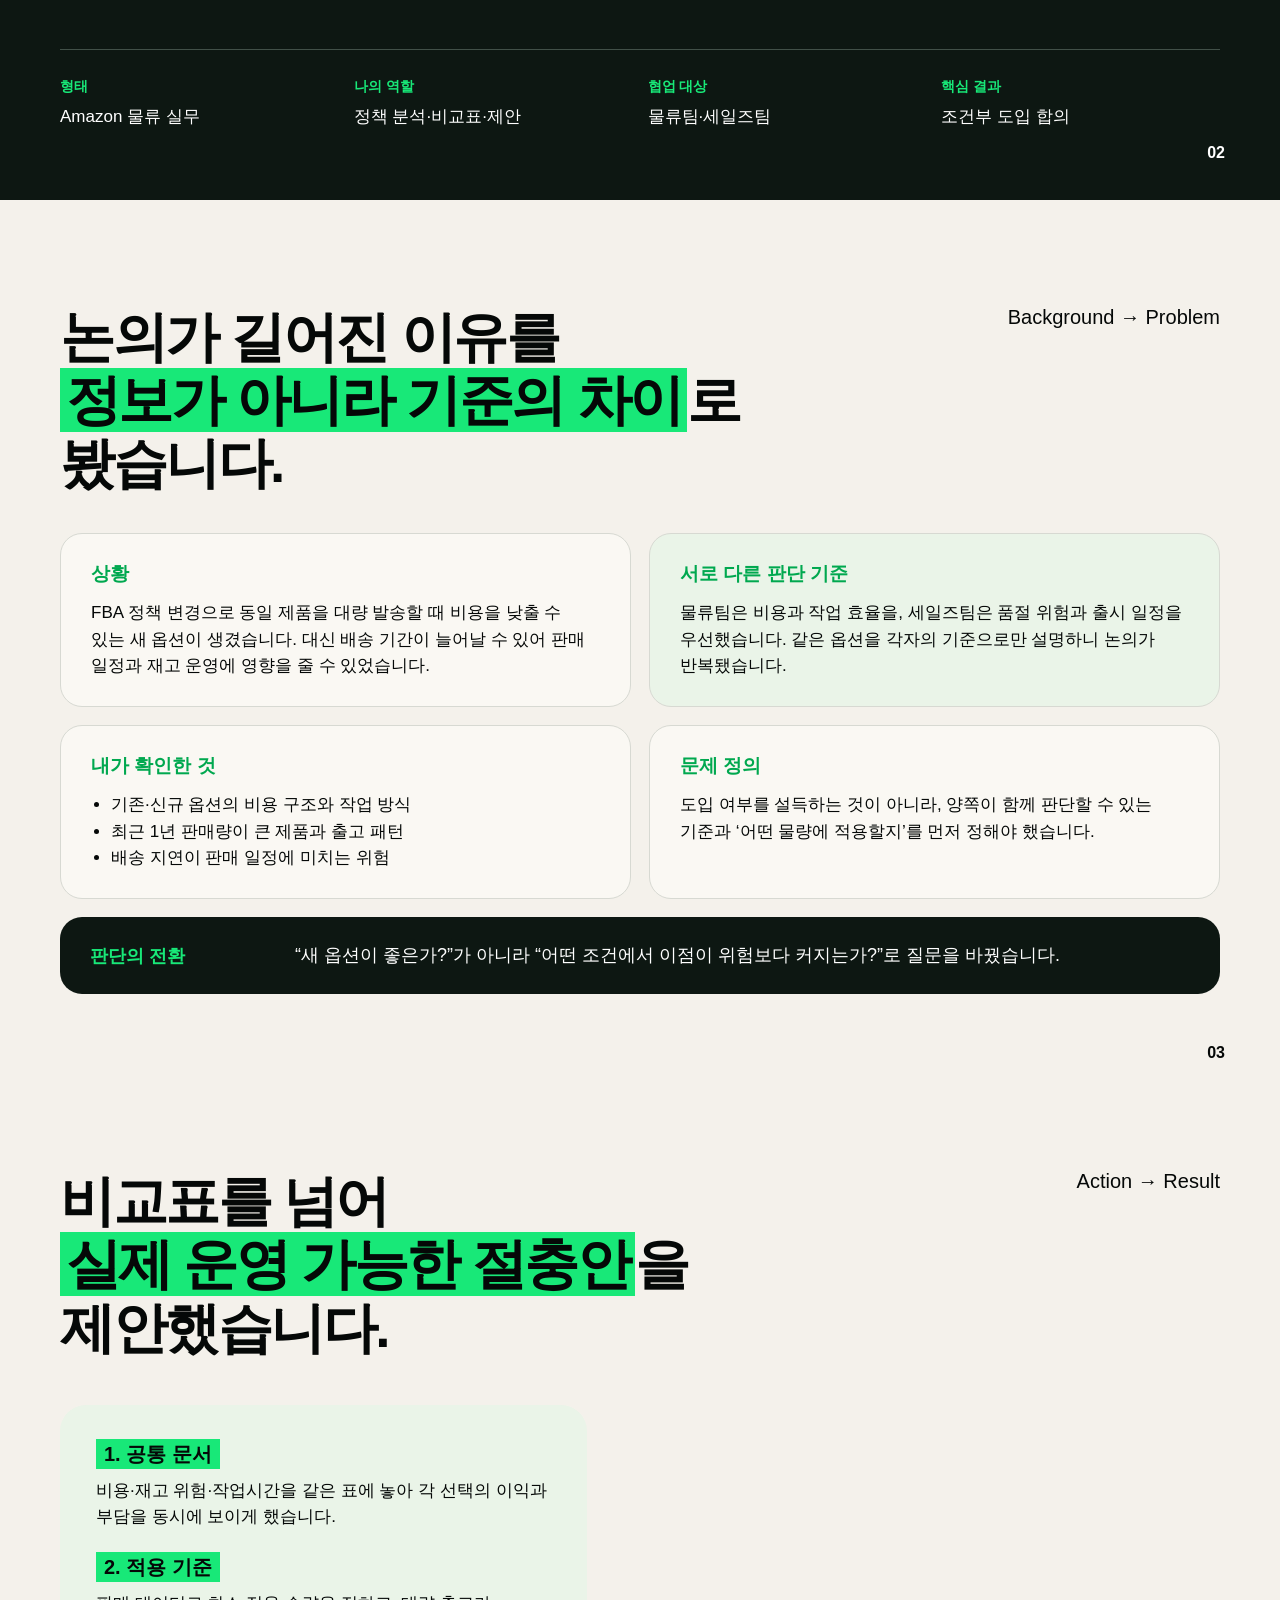
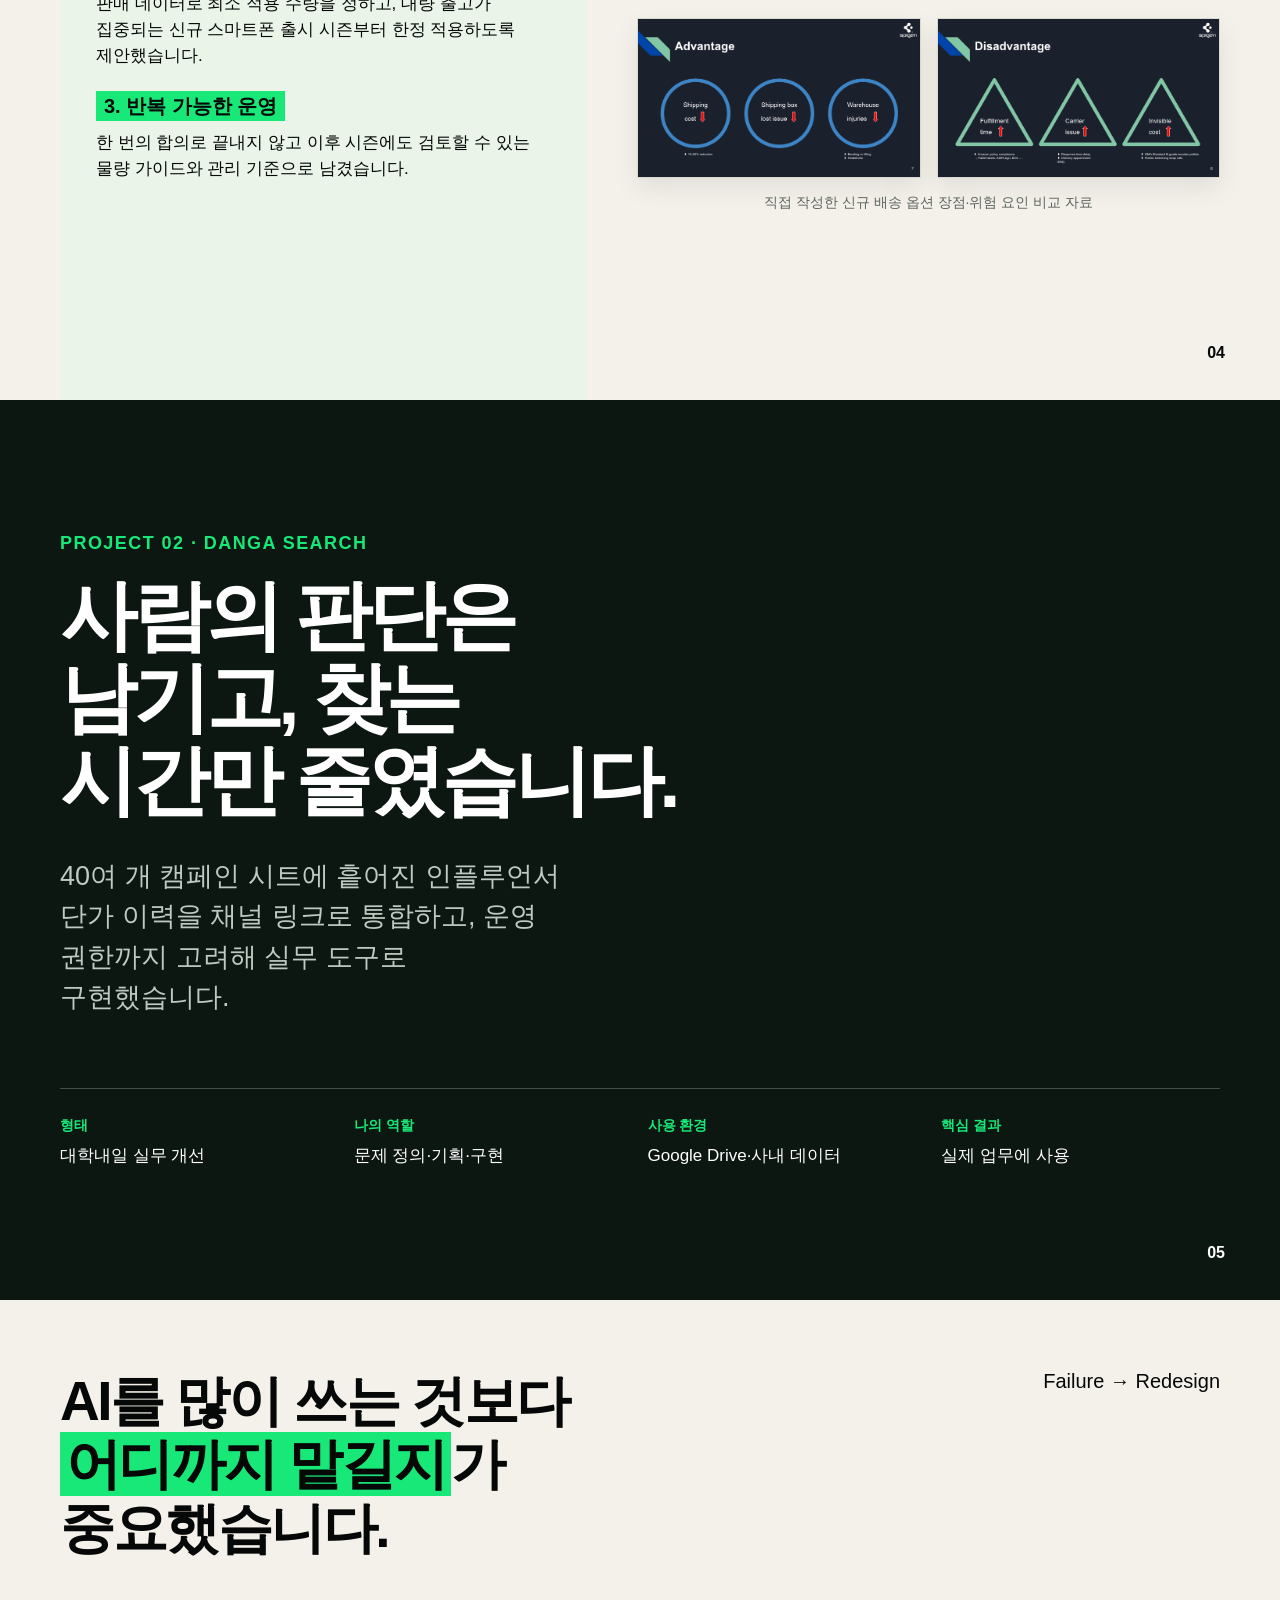
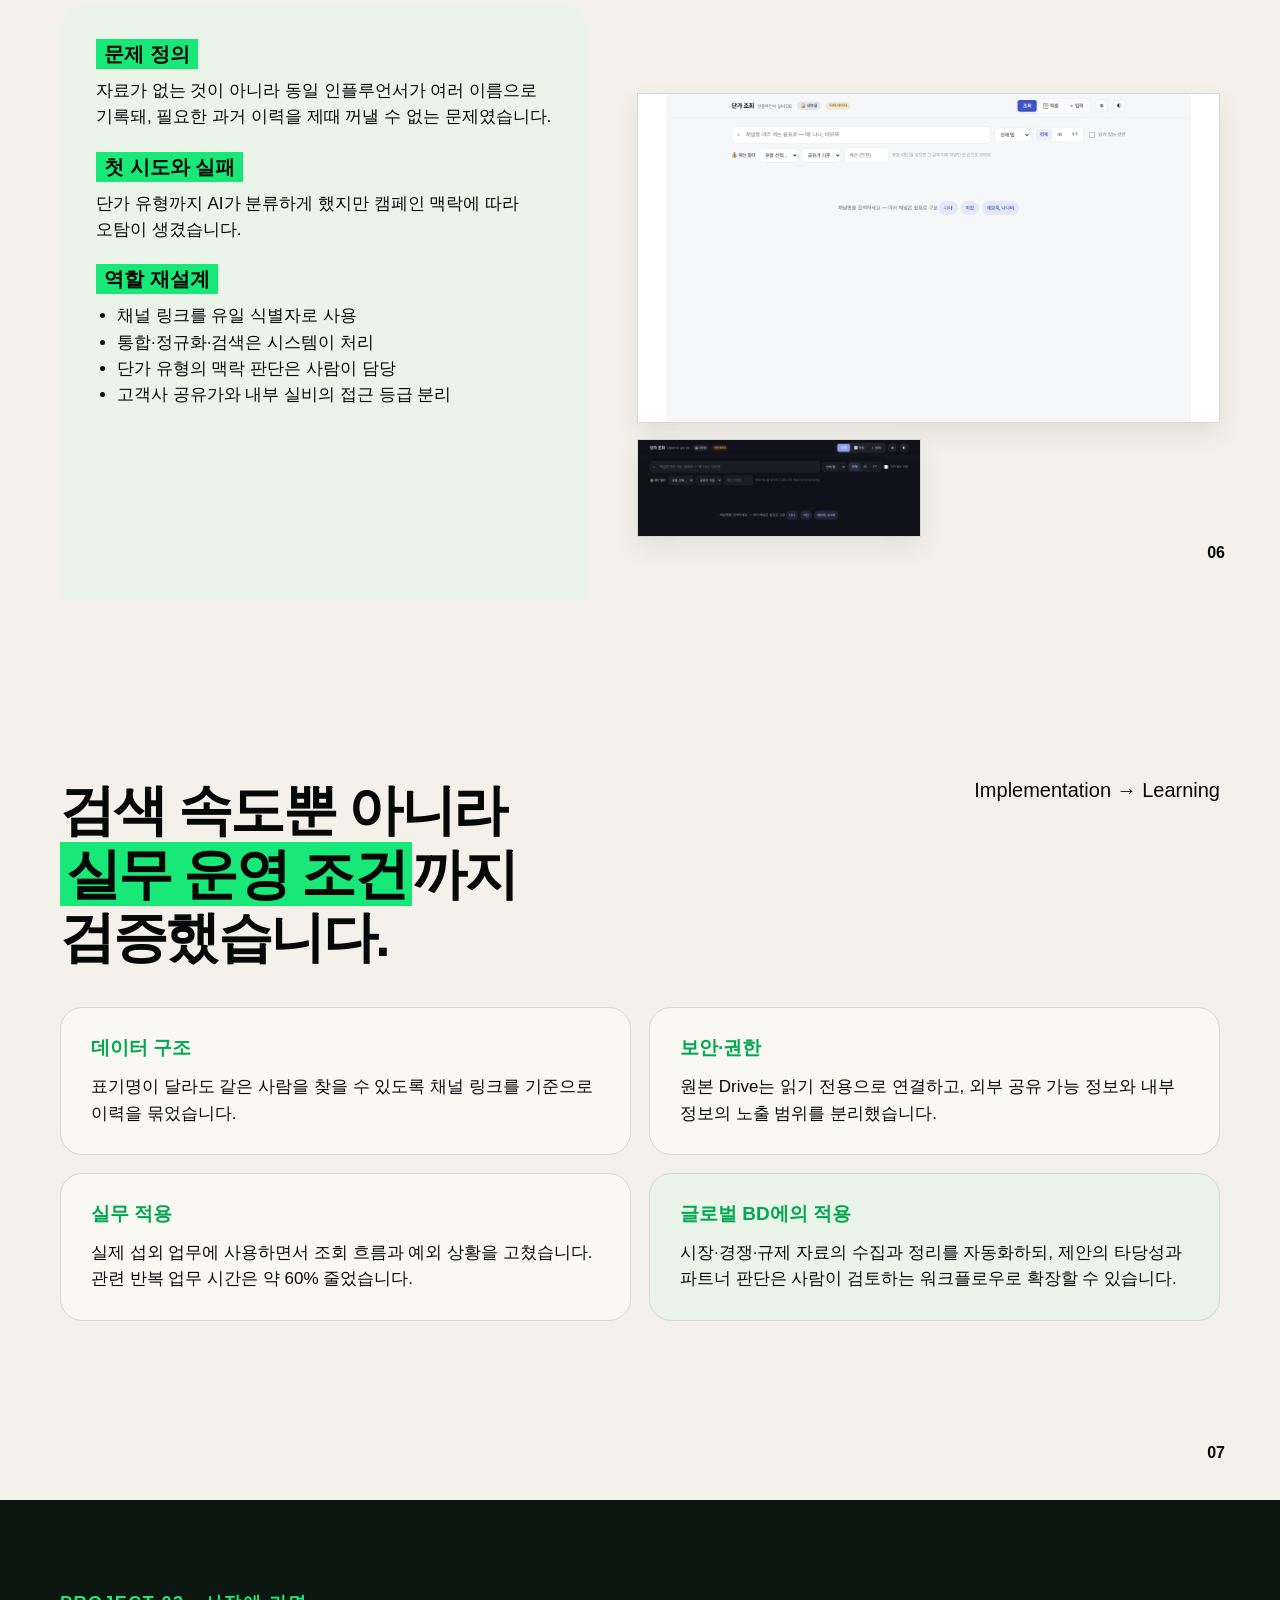
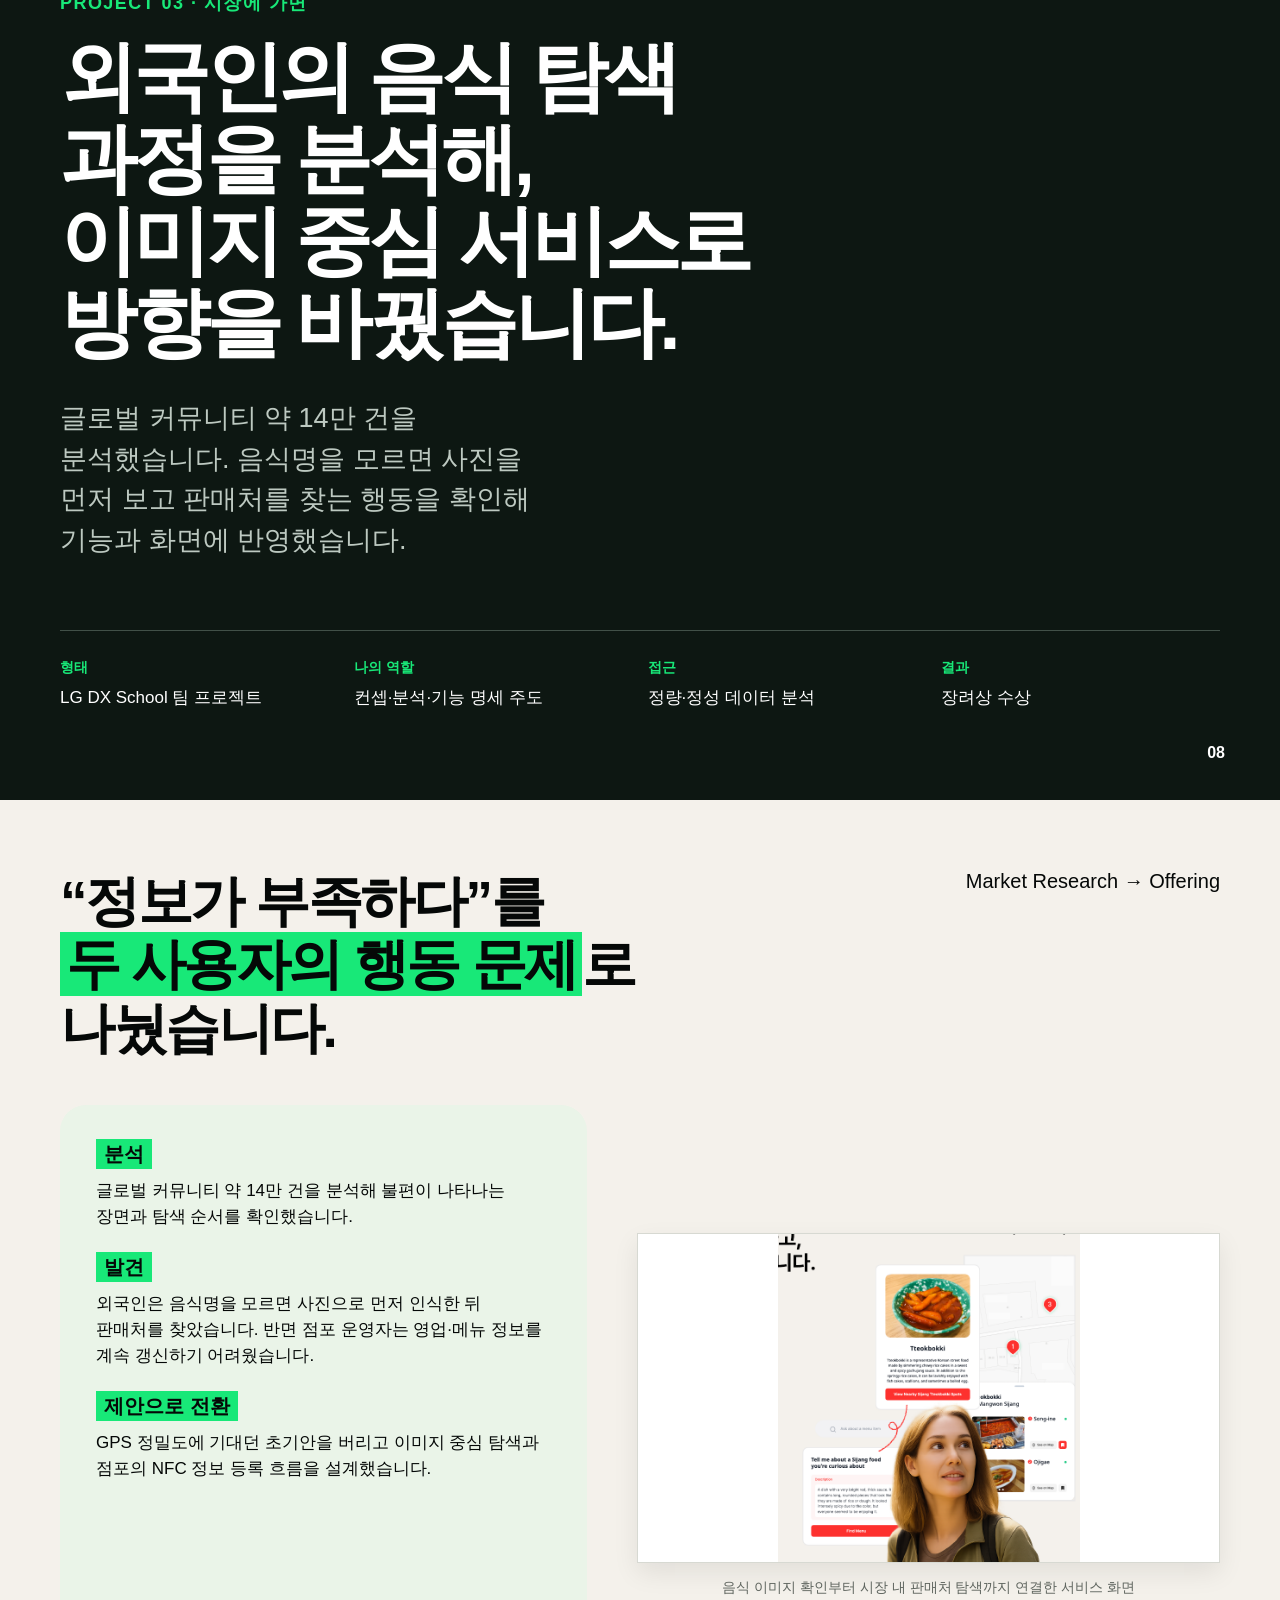
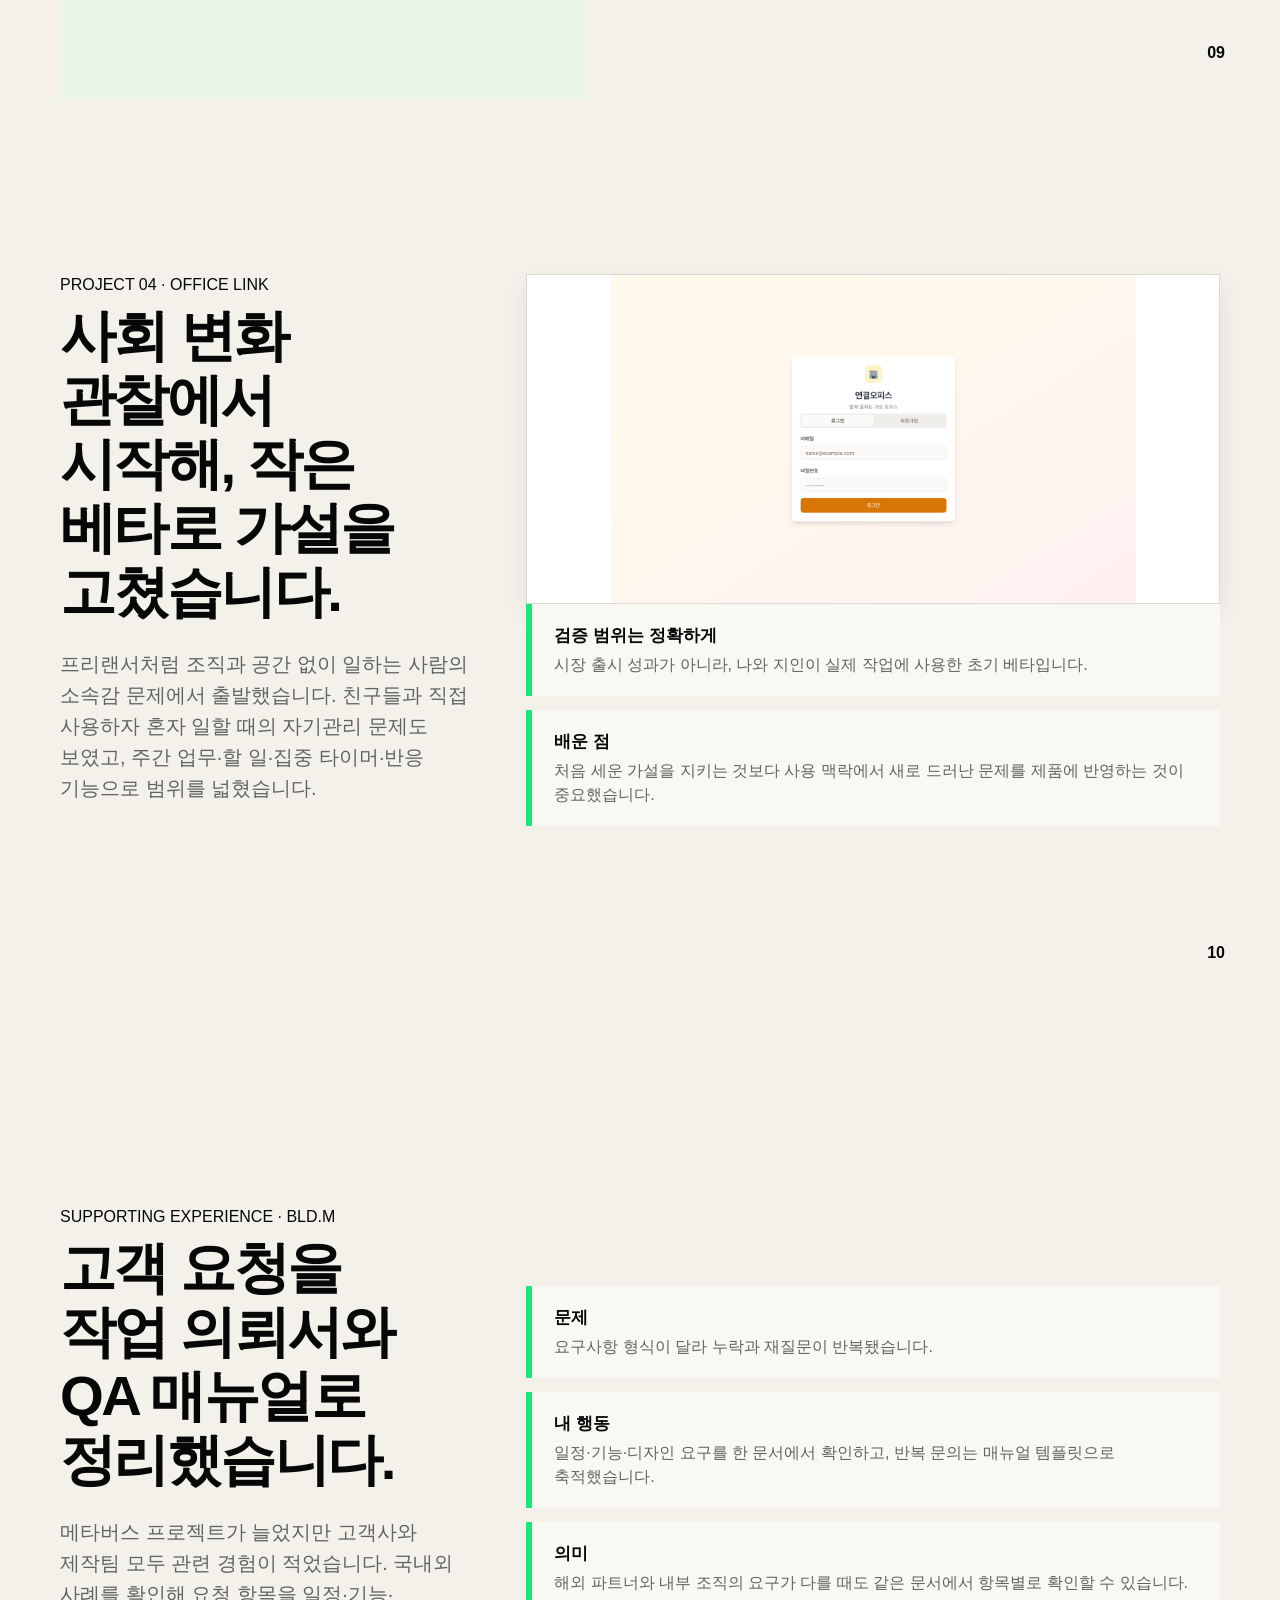
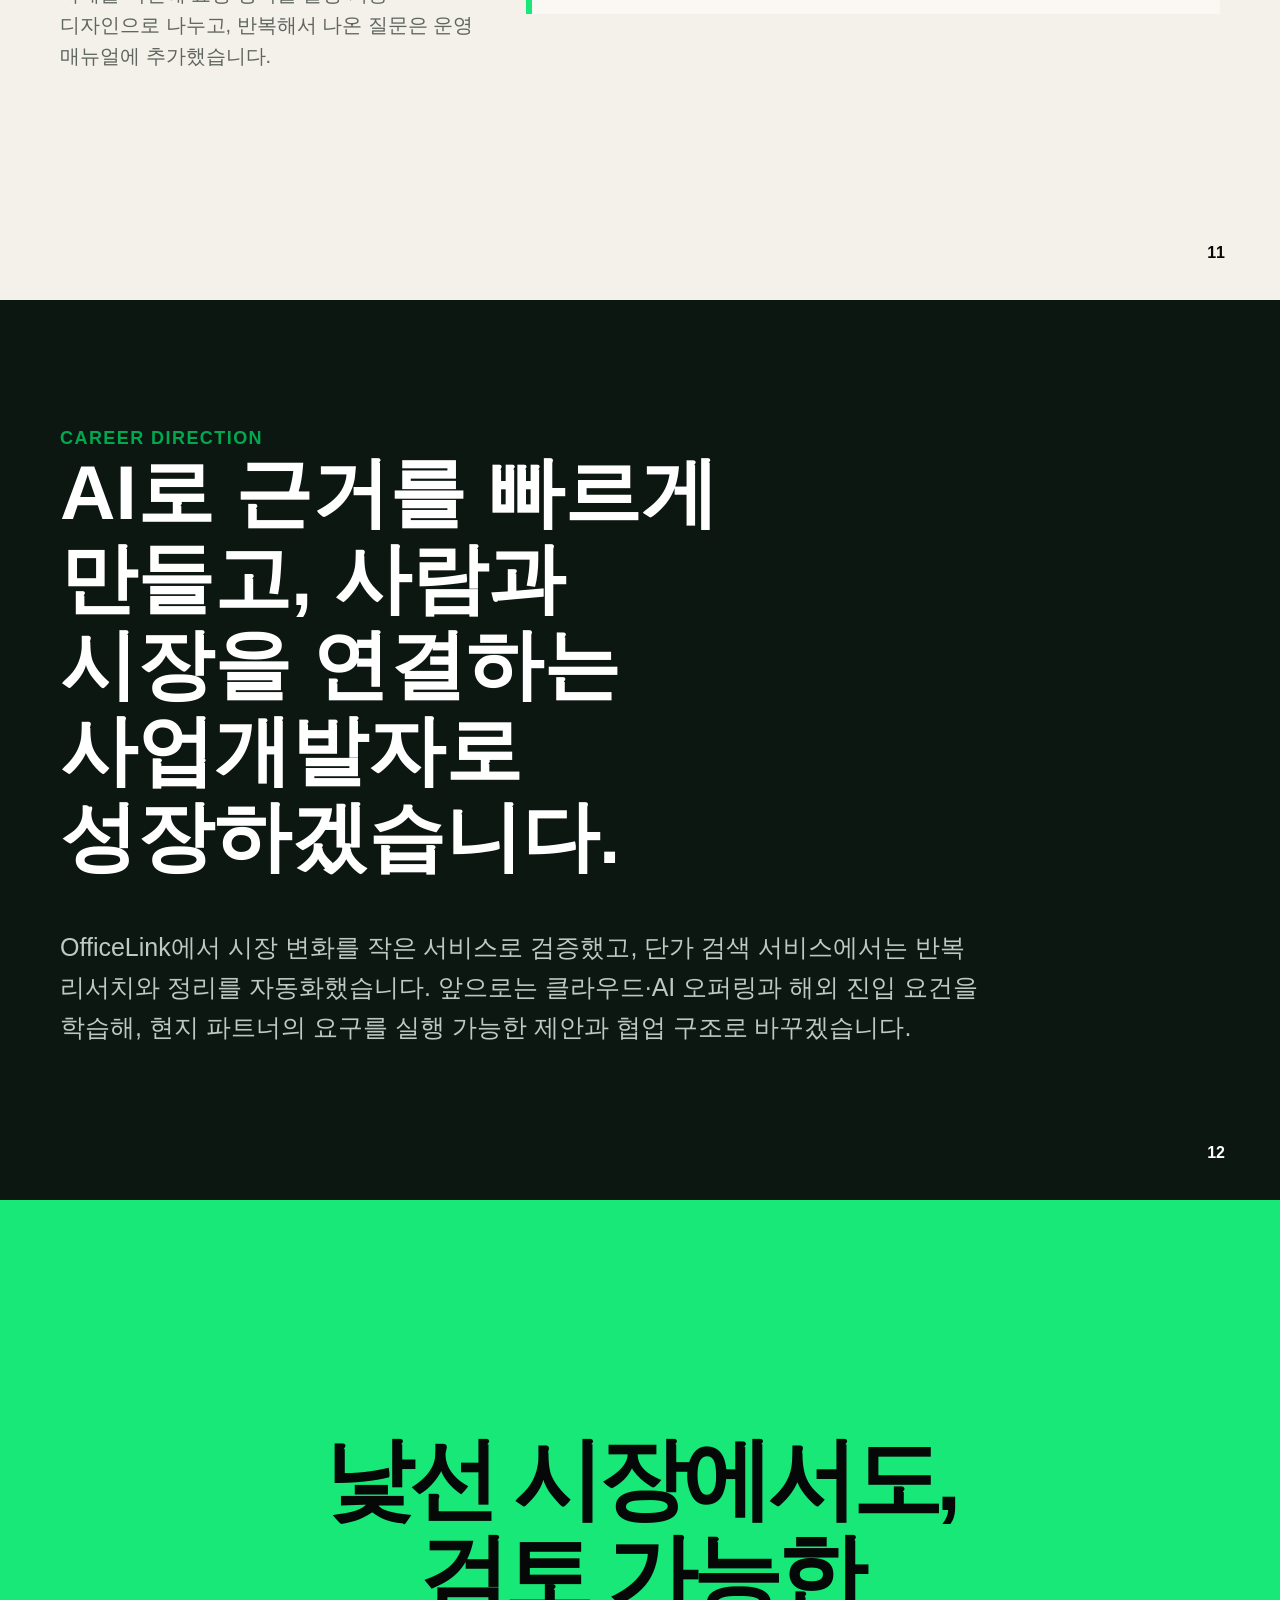
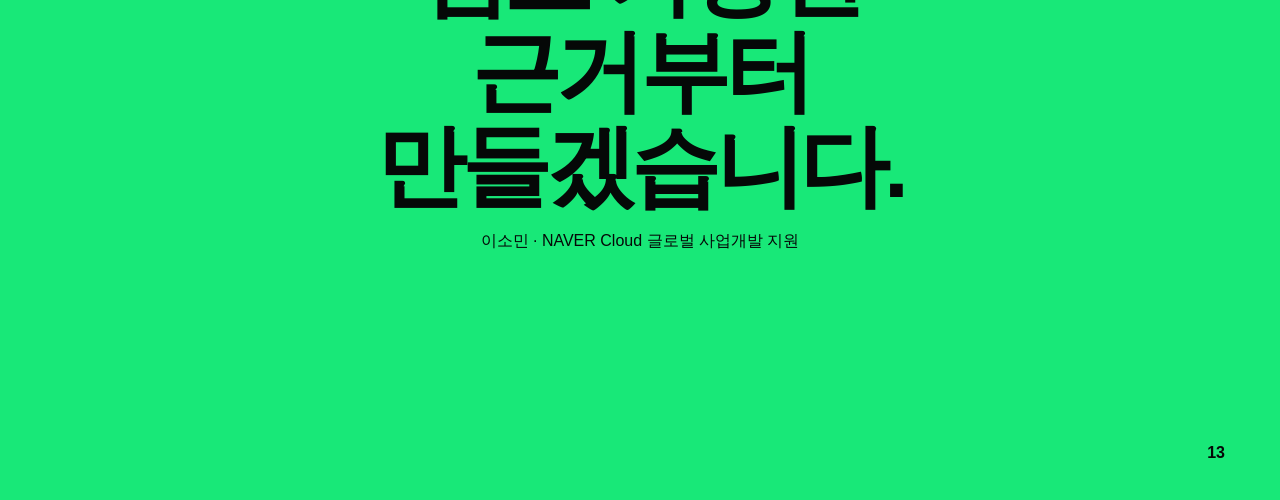
==== commit 85f3bffc: "Rebuild project narratives around role fit" ====
--- a/global/index.html
+++ b/global/index.html
@@ -1,7 +1,7 @@
 <!doctype html><html lang="ko"><head><meta charset="utf-8"><meta name="viewport" content="width=device-width,initial-scale=1"><title>이소민 · 글로벌 사업개발 포트폴리오</title><link rel="stylesheet" href="../classic.css"><link rel="stylesheet" href="../refined.css"></head><body>
 <section class="slide cover"><div class="inside"><h1>시장의 정보를,<br>사업의 근거로 바꿉니다.</h1><p class="sub">낯선 시장을 구조화하고 실행 조건까지 설계하는<br><span class="green">글로벌 사업개발 지원자</span> 이소민입니다.</p></div><span class="smallmeta">NAVER Cloud · 2026</span><span class="role">Global Business Development</span><span class="num">01</span></section>
 
-<section class="slide project-cover"><div class="inside"><div class="kicker">PROJECT 01 · SPIGEN US</div><h2>두 부서의 우려를 하나의 도입 조건으로 바꿨습니다.</h2><p class="one-line">신규 FBA 옵션을 무조건 도입하거나 보류하지 않고, 비용 이점이 재고·일정 위험보다 커지는 적용 구간을 찾았습니다.</p><div class="project-info"><div><b>형태</b><span>Amazon 물류 실무</span></div><div><b>나의 역할</b><span>정책 분석·비교표·제안</span></div><div><b>협업 대상</b><span>물류팀·세일즈팀</span></div><div><b>핵심 결과</b><span>조건부 도입 합의</span></div></div></div><span class="num">04</span></section>
+<section class="slide project-cover"><div class="inside"><div class="kicker">PROJECT 01 · SPIGEN US</div><h2>비용·재고·작업시간을 비교해 신규 배송 옵션의 적용 조건을 정했습니다.</h2><p class="one-line">물류팀은 비용 절감을, 세일즈팀은 재고와 판매 일정을 우선했습니다. 최근 1년의 출고 데이터를 확인해 두 부서가 함께 검토할 수 있는 최소 수량과 적용 시기를 제안했습니다.</p><div class="project-info"><div><b>형태</b><span>Amazon 물류 실무</span></div><div><b>나의 역할</b><span>정책 분석·비교표·제안</span></div><div><b>협업 대상</b><span>물류팀·세일즈팀</span></div><div><b>핵심 결과</b><span>조건부 도입 합의</span></div></div></div><span class="num">04</span></section>
 <section class="slide"><div class="inside"><div class="page-head"><h2>논의가 길어진 이유를<br><span class="green">정보가 아니라 기준의 차이</span>로 봤습니다.</h2><span class="context">Background → Problem</span></div><div class="story-grid"><div class="story-card"><h3>상황</h3><p>FBA 정책 변경으로 동일 제품을 대량 발송할 때 비용을 낮출 수 있는 새 옵션이 생겼습니다. 대신 배송 기간이 늘어날 수 있어 판매 일정과 재고 운영에 영향을 줄 수 있었습니다.</p></div><div class="story-card problem"><h3>서로 다른 판단 기준</h3><p>물류팀은 비용과 작업 효율을, 세일즈팀은 품절 위험과 출시 일정을 우선했습니다. 같은 옵션을 각자의 기준으로만 설명하니 논의가 반복됐습니다.</p></div><div class="story-card"><h3>내가 확인한 것</h3><ul><li>기존·신규 옵션의 비용 구조와 작업 방식</li><li>최근 1년 판매량이 큰 제품과 출고 패턴</li><li>배송 지연이 판매 일정에 미치는 위험</li></ul></div><div class="story-card"><h3>문제 정의</h3><p>도입 여부를 설득하는 것이 아니라, 양쪽이 함께 판단할 수 있는 기준과 ‘어떤 물량에 적용할지’를 먼저 정해야 했습니다.</p></div></div><div class="decision"><b>판단의 전환</b><p>“새 옵션이 좋은가?”가 아니라 “어떤 조건에서 이점이 위험보다 커지는가?”로 질문을 바꿨습니다.</p></div></div><span class="num">05</span></section>
 <section class="slide"><div class="inside"><div class="page-head"><h2>비교표를 넘어<br><span class="green">실제 운영 가능한 절충안</span>을 제안했습니다.</h2><span class="context">Action → Result</span></div><div class="body-grid"><div class="logic"><div><h3>1. 공통 문서</h3><p>비용·재고 위험·작업시간을 같은 표에 놓아 각 선택의 이익과 부담을 동시에 보이게 했습니다.</p></div><div><h3>2. 적용 기준</h3><p>판매 데이터로 최소 적용 수량을 정하고, 대량 출고가 집중되는 신규 스마트폰 출시 시즌부터 한정 적용하도록 제안했습니다.</p></div><div><h3>3. 반복 가능한 운영</h3><p>한 번의 합의로 끝내지 않고 이후 시즌에도 검토할 수 있는 물량 가이드와 관리 기준으로 남겼습니다.</p></div></div><div class="artifact contain single"><img class="wide" src="../evidence-spigen.png" alt="Spigen 배송 옵션 비교와 실행 자료"><p class="caption">비교 근거와 운영 기준을 담은 실제 포트폴리오 산출물</p></div></div><div class="result-strip"><div><strong>36.6%</strong>적용 물량 배송비 절감</div><div><strong>60%</strong>평균 작업시간 단축</div><div><strong>2일</strong>부서 간 합의 완료</div></div></div><span class="num">06</span></section>
 
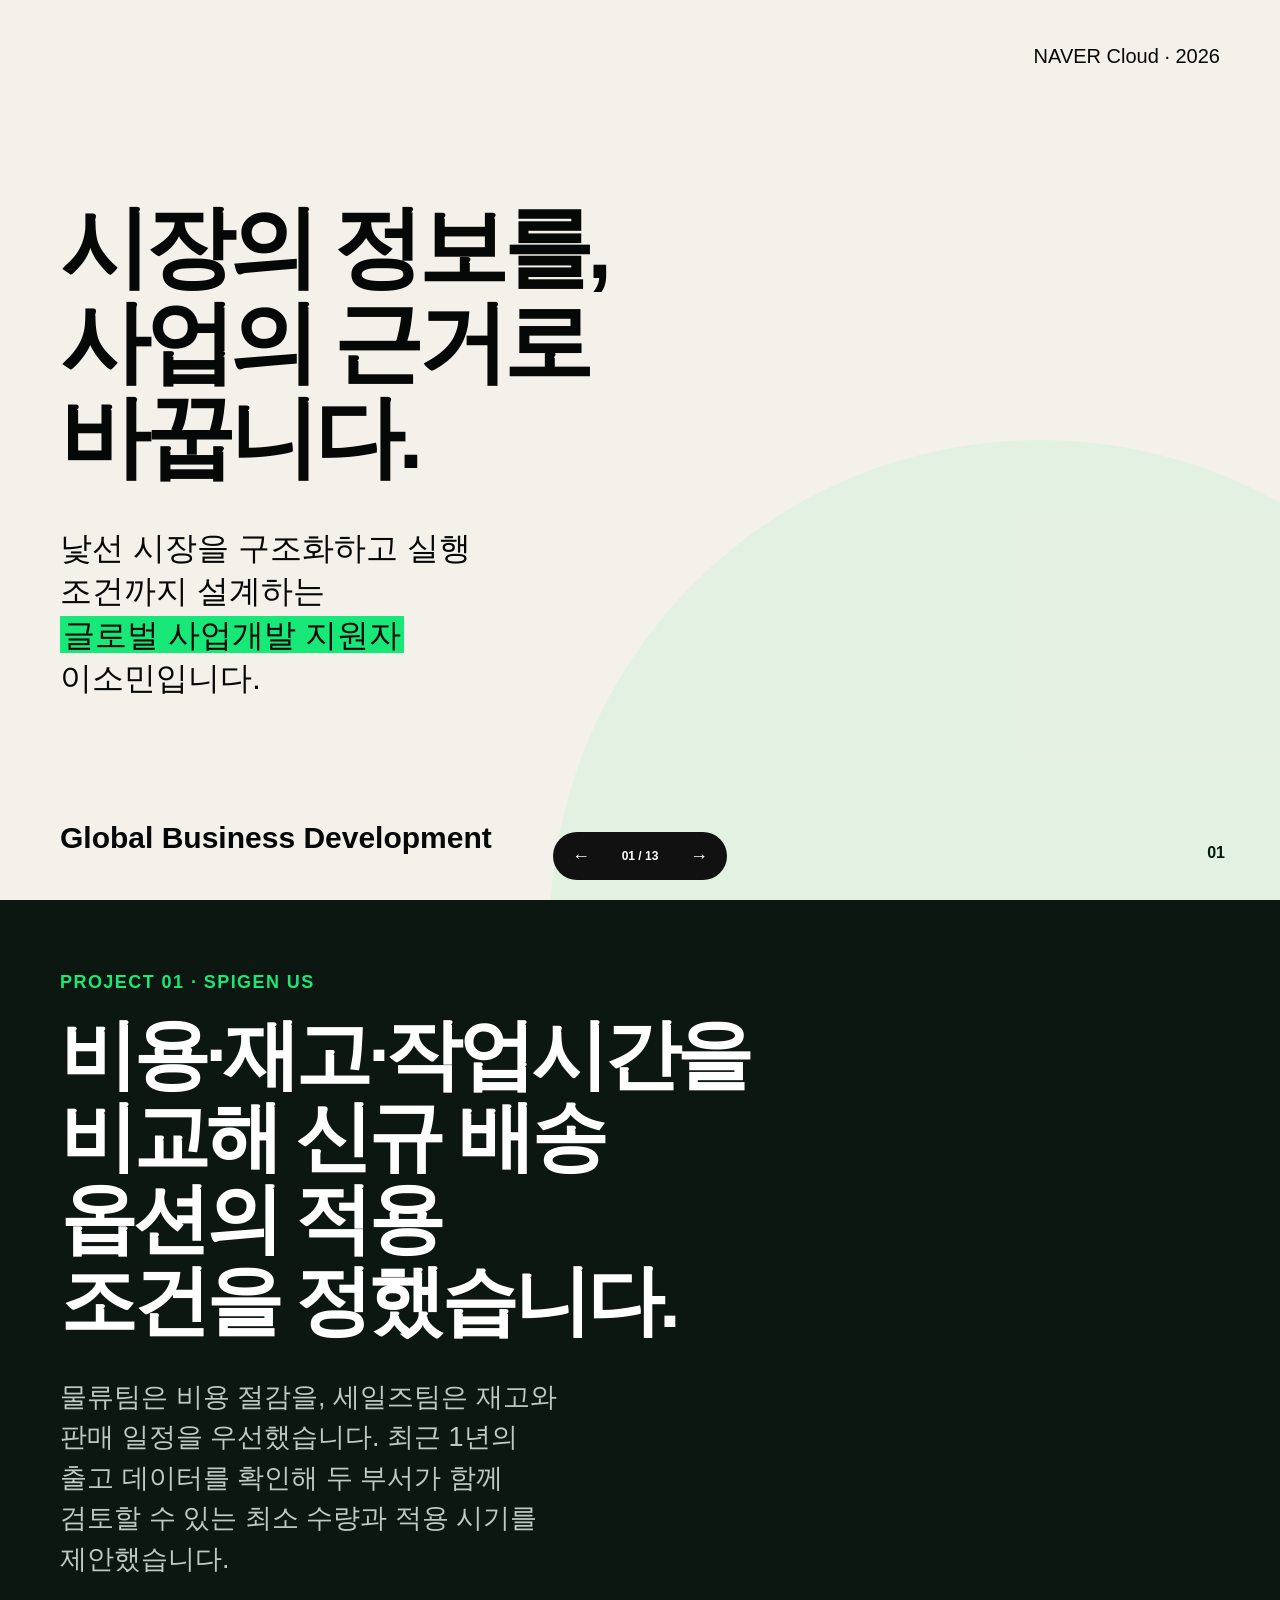
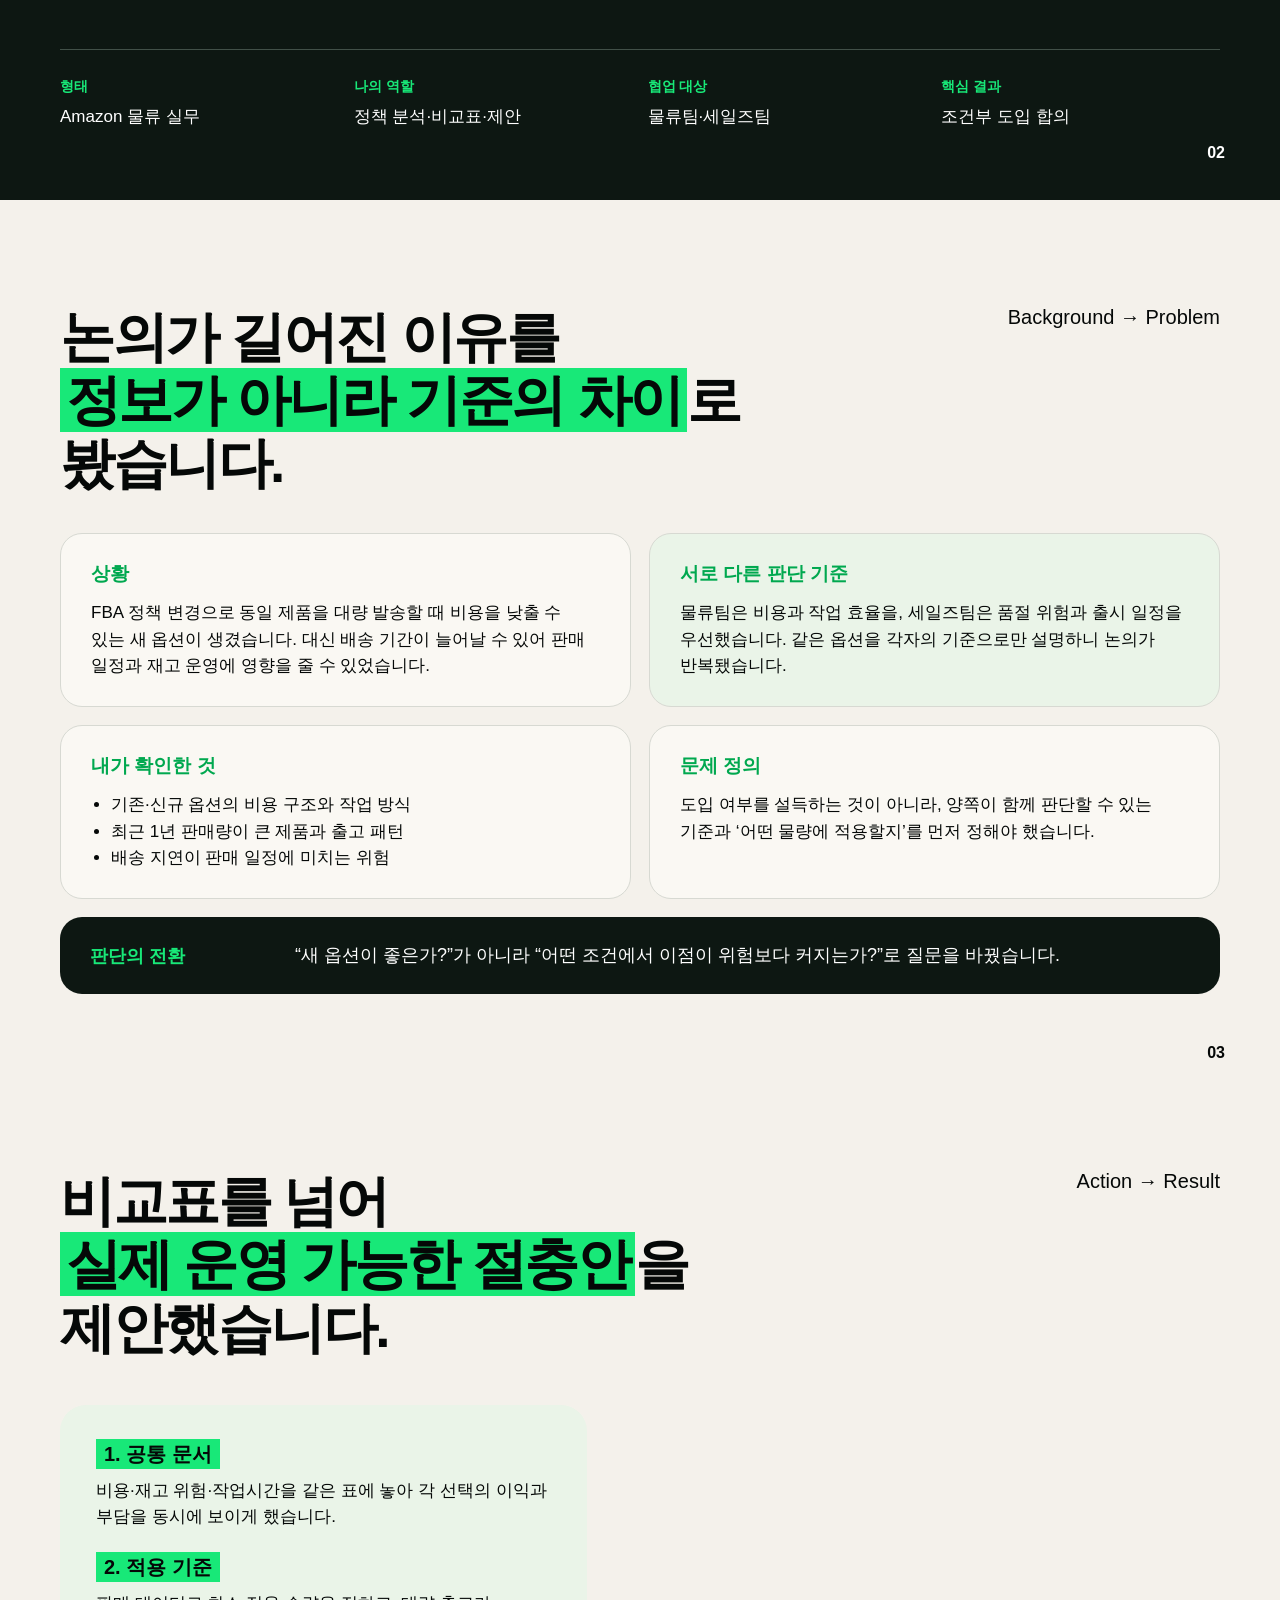
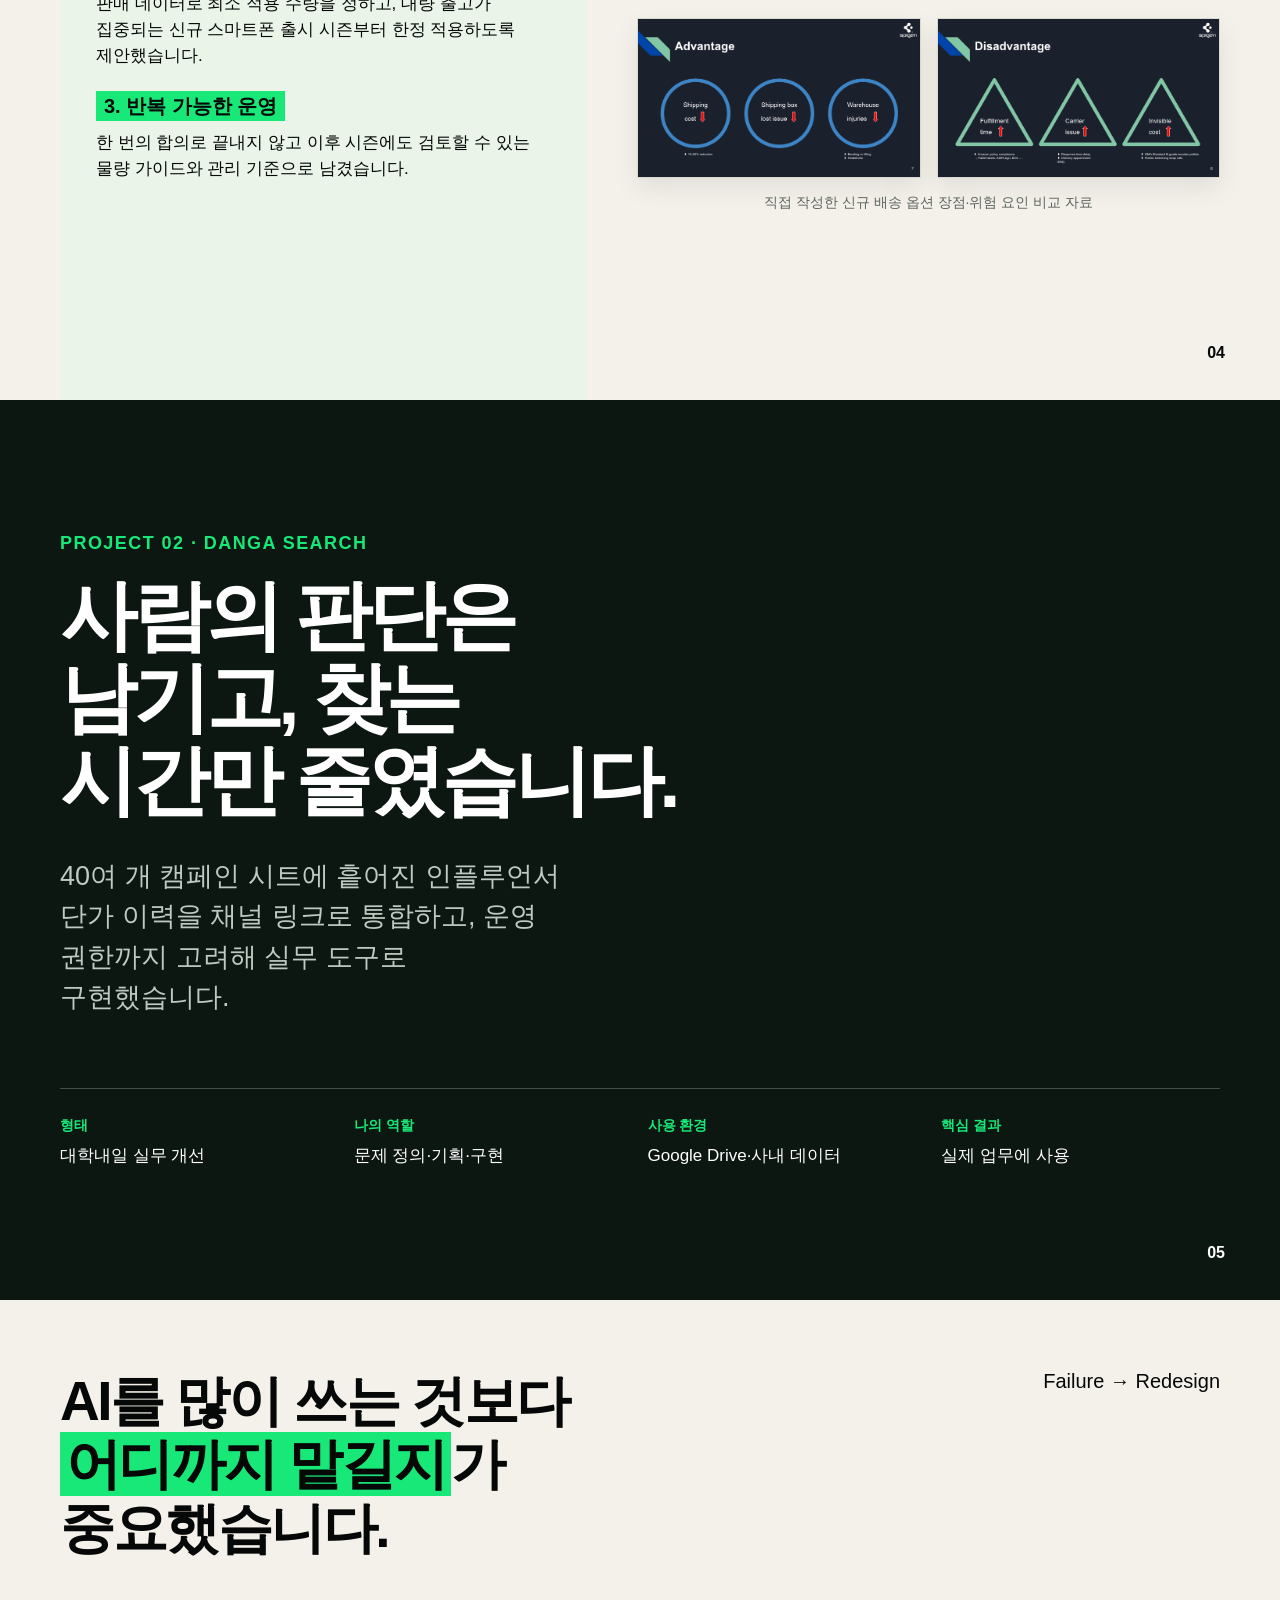
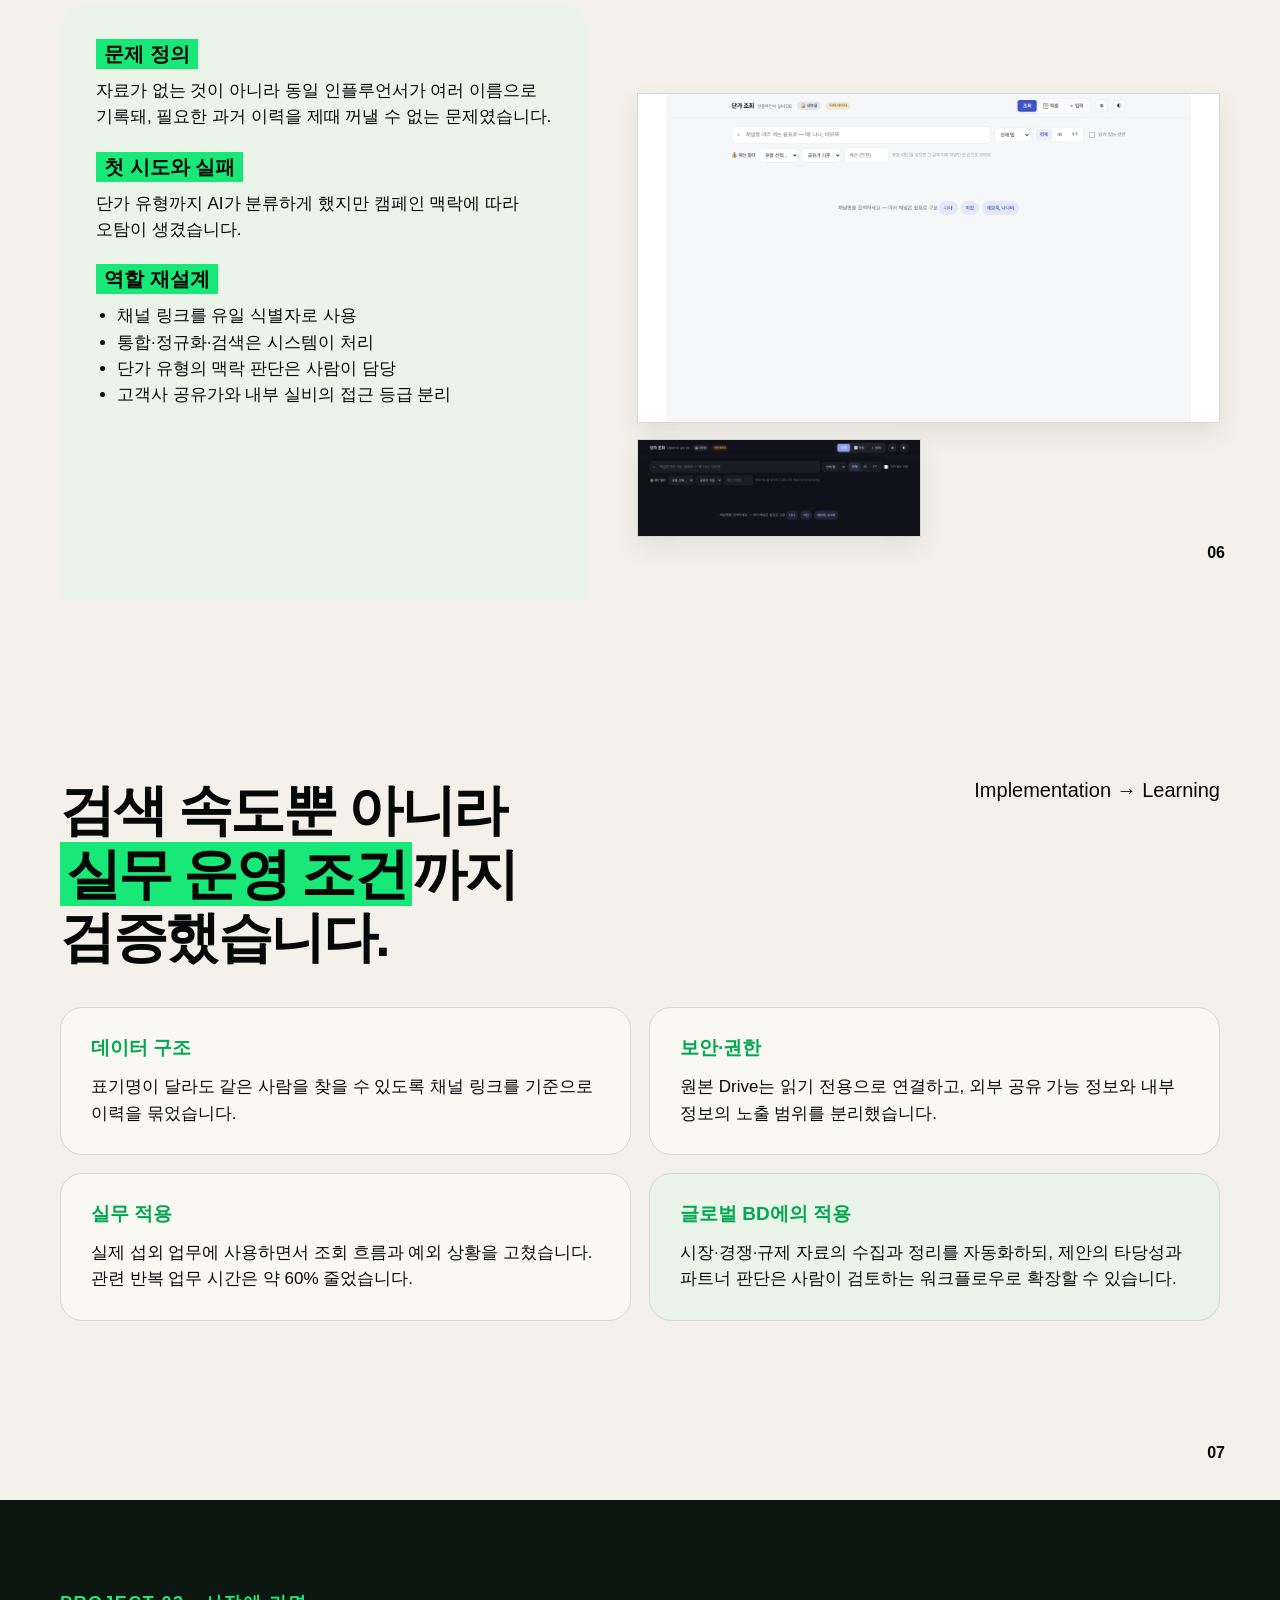
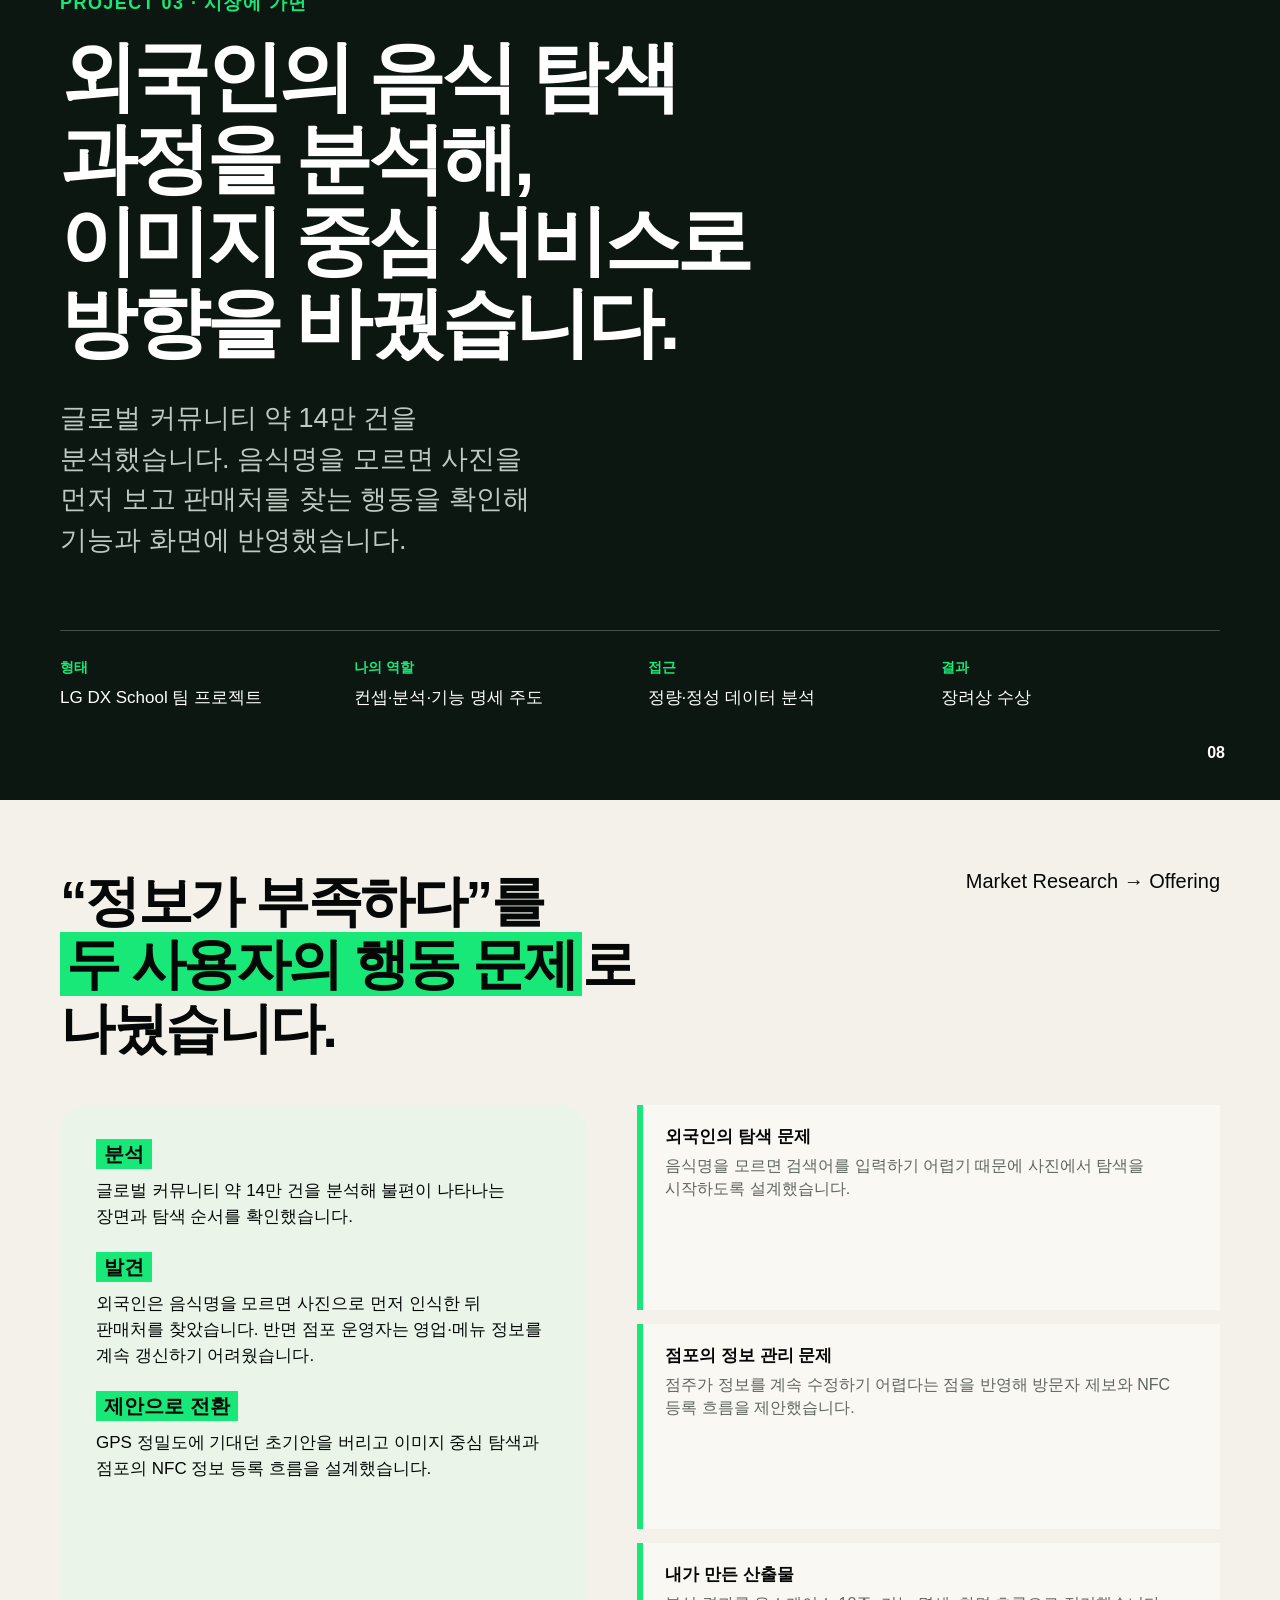
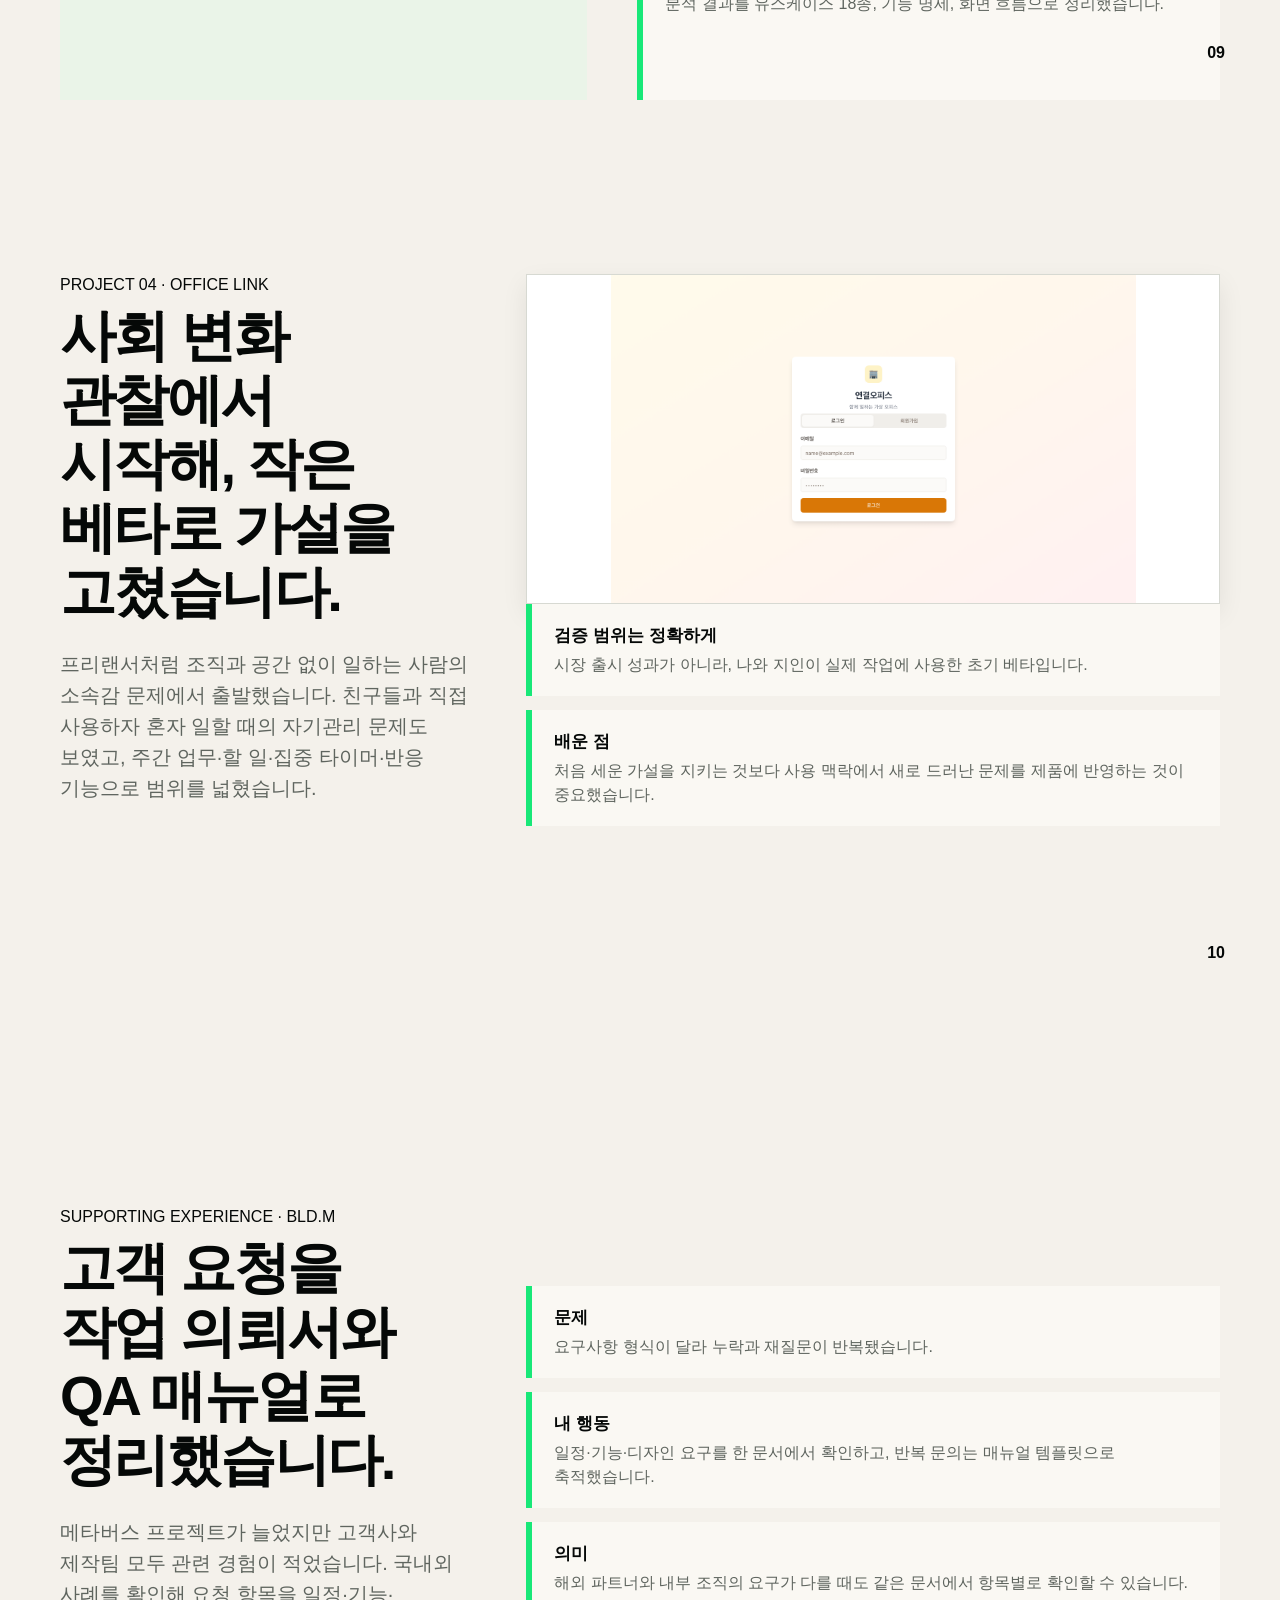
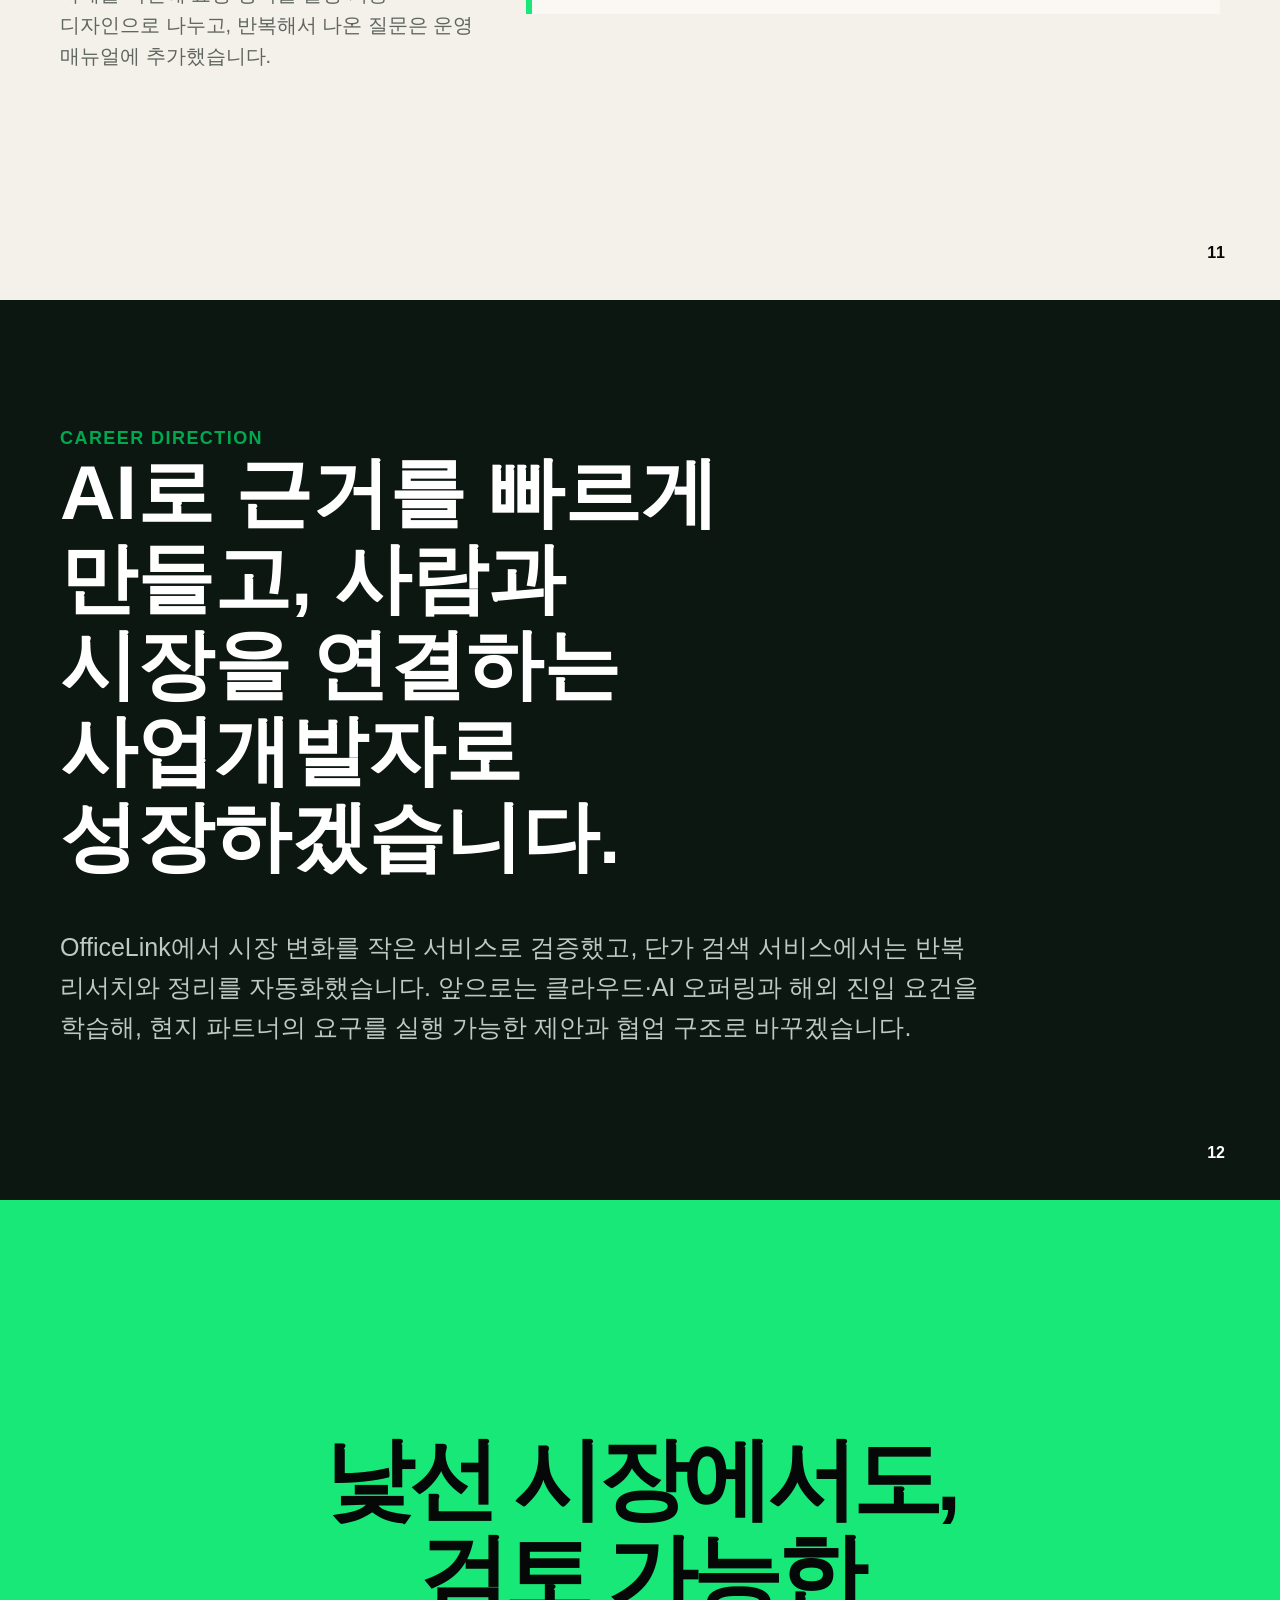
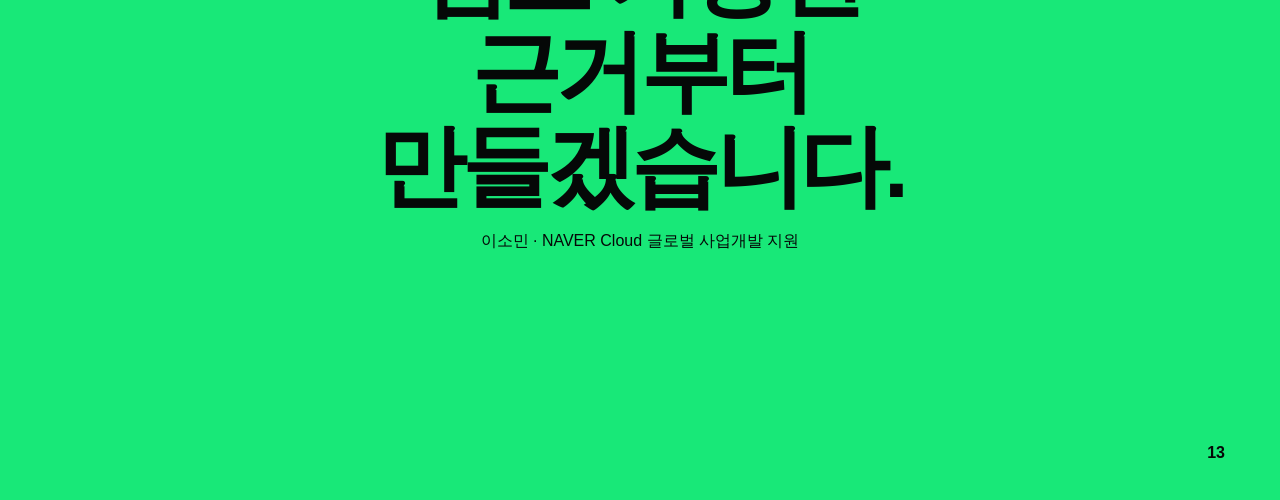
==== commit f59f6a3c: "Remove portfolio capture assets" ====
--- a/global/index.html
+++ b/global/index.html
@@ -3,14 +3,14 @@
 
 <section class="slide project-cover"><div class="inside"><div class="kicker">PROJECT 01 · SPIGEN US</div><h2>비용·재고·작업시간을 비교해 신규 배송 옵션의 적용 조건을 정했습니다.</h2><p class="one-line">물류팀은 비용 절감을, 세일즈팀은 재고와 판매 일정을 우선했습니다. 최근 1년의 출고 데이터를 확인해 두 부서가 함께 검토할 수 있는 최소 수량과 적용 시기를 제안했습니다.</p><div class="project-info"><div><b>형태</b><span>Amazon 물류 실무</span></div><div><b>나의 역할</b><span>정책 분석·비교표·제안</span></div><div><b>협업 대상</b><span>물류팀·세일즈팀</span></div><div><b>핵심 결과</b><span>조건부 도입 합의</span></div></div></div><span class="num">04</span></section>
 <section class="slide"><div class="inside"><div class="page-head"><h2>논의가 길어진 이유를<br><span class="green">정보가 아니라 기준의 차이</span>로 봤습니다.</h2><span class="context">Background → Problem</span></div><div class="story-grid"><div class="story-card"><h3>상황</h3><p>FBA 정책 변경으로 동일 제품을 대량 발송할 때 비용을 낮출 수 있는 새 옵션이 생겼습니다. 대신 배송 기간이 늘어날 수 있어 판매 일정과 재고 운영에 영향을 줄 수 있었습니다.</p></div><div class="story-card problem"><h3>서로 다른 판단 기준</h3><p>물류팀은 비용과 작업 효율을, 세일즈팀은 품절 위험과 출시 일정을 우선했습니다. 같은 옵션을 각자의 기준으로만 설명하니 논의가 반복됐습니다.</p></div><div class="story-card"><h3>내가 확인한 것</h3><ul><li>기존·신규 옵션의 비용 구조와 작업 방식</li><li>최근 1년 판매량이 큰 제품과 출고 패턴</li><li>배송 지연이 판매 일정에 미치는 위험</li></ul></div><div class="story-card"><h3>문제 정의</h3><p>도입 여부를 설득하는 것이 아니라, 양쪽이 함께 판단할 수 있는 기준과 ‘어떤 물량에 적용할지’를 먼저 정해야 했습니다.</p></div></div><div class="decision"><b>판단의 전환</b><p>“새 옵션이 좋은가?”가 아니라 “어떤 조건에서 이점이 위험보다 커지는가?”로 질문을 바꿨습니다.</p></div></div><span class="num">05</span></section>
-<section class="slide"><div class="inside"><div class="page-head"><h2>비교표를 넘어<br><span class="green">실제 운영 가능한 절충안</span>을 제안했습니다.</h2><span class="context">Action → Result</span></div><div class="body-grid"><div class="logic"><div><h3>1. 공통 문서</h3><p>비용·재고 위험·작업시간을 같은 표에 놓아 각 선택의 이익과 부담을 동시에 보이게 했습니다.</p></div><div><h3>2. 적용 기준</h3><p>판매 데이터로 최소 적용 수량을 정하고, 대량 출고가 집중되는 신규 스마트폰 출시 시즌부터 한정 적용하도록 제안했습니다.</p></div><div><h3>3. 반복 가능한 운영</h3><p>한 번의 합의로 끝내지 않고 이후 시즌에도 검토할 수 있는 물량 가이드와 관리 기준으로 남겼습니다.</p></div></div><div class="artifact contain single"><img class="wide" src="../evidence-spigen.png" alt="Spigen 배송 옵션 비교와 실행 자료"><p class="caption">비교 근거와 운영 기준을 담은 실제 포트폴리오 산출물</p></div></div><div class="result-strip"><div><strong>36.6%</strong>적용 물량 배송비 절감</div><div><strong>60%</strong>평균 작업시간 단축</div><div><strong>2일</strong>부서 간 합의 완료</div></div></div><span class="num">06</span></section>
+<section class="slide"><div class="inside"><div class="page-head"><h2>비교표를 넘어<br><span class="green">실제 운영 가능한 절충안</span>을 제안했습니다.</h2><span class="context">Action → Result</span></div><div class="body-grid"><div class="logic"><div><h3>1. 공통 문서</h3><p>비용·재고 위험·작업시간을 같은 표에 놓아 각 선택의 이익과 부담을 동시에 보이게 했습니다.</p></div><div><h3>2. 적용 기준</h3><p>판매 데이터로 최소 적용 수량을 정하고, 대량 출고가 집중되는 신규 스마트폰 출시 시즌부터 한정 적용하도록 제안했습니다.</p></div><div><h3>3. 반복 가능한 운영</h3><p>한 번의 합의로 끝내지 않고 이후 시즌에도 검토할 수 있는 물량 가이드와 관리 기준으로 남겼습니다.</p></div></div><div class="artifact contain"><img src="../spigen-option-advantage.png" alt="신규 배송 옵션의 비용과 운영상 장점을 정리한 자료"><img src="../spigen-option-risk.png" alt="신규 배송 옵션의 위험 요인을 정리한 자료"><p class="caption artifact-caption">직접 작성한 신규 배송 옵션 장점·위험 요인 비교 자료</p></div></div><div class="result-strip"><div><strong>36.6%</strong>적용 물량 배송비 절감</div><div><strong>60%</strong>평균 작업시간 단축</div><div><strong>2일</strong>부서 간 합의 완료</div></div></div><span class="num">06</span></section>
 
 <section class="slide project-cover"><div class="inside"><div class="kicker">PROJECT 02 · DANGA SEARCH</div><h2>사람의 판단은 남기고, 찾는 시간만 줄였습니다.</h2><p class="one-line">40여 개 캠페인 시트에 흩어진 인플루언서 단가 이력을 채널 링크로 통합하고, 운영 권한까지 고려해 실무 도구로 구현했습니다.</p><div class="project-info"><div><b>형태</b><span>대학내일 실무 개선</span></div><div><b>나의 역할</b><span>문제 정의·기획·구현</span></div><div><b>사용 환경</b><span>Google Drive·사내 데이터</span></div><div><b>핵심 결과</b><span>실제 업무에 사용</span></div></div></div><span class="num">07</span></section>
 <section class="slide"><div class="inside"><div class="page-head"><h2>AI를 많이 쓰는 것보다<br><span class="green">어디까지 맡길지</span>가 중요했습니다.</h2><span class="context">Failure → Redesign</span></div><div class="body-grid"><div class="logic"><div><h3>문제 정의</h3><p>자료가 없는 것이 아니라 동일 인플루언서가 여러 이름으로 기록돼, 필요한 과거 이력을 제때 꺼낼 수 없는 문제였습니다.</p></div><div><h3>첫 시도와 실패</h3><p>단가 유형까지 AI가 분류하게 했지만 캠페인 맥락에 따라 오탐이 생겼습니다.</p></div><div><h3>역할 재설계</h3><ul><li>채널 링크를 유일 식별자로 사용</li><li>통합·정규화·검색은 시스템이 처리</li><li>단가 유형의 맥락 판단은 사람이 담당</li><li>고객사 공유가와 내부 실비의 접근 등급 분리</li></ul></div></div><div class="artifact contain"><img class="wide" src="../dangajo-screen.png" alt="단가 검색 서비스 검색 화면"><img src="../dangajo-capture.png" alt="단가 이력 조회 화면"></div></div><div class="takeaway">업무 자동화는 사람을 빼는 일이 아니라, 사람이 판단해야 할 지점을 더 선명하게 만드는 일이었습니다.</div></div><span class="num">08</span></section>
 <section class="slide"><div class="inside"><div class="page-head"><h2>검색 속도뿐 아니라<br><span class="green">실무 운영 조건</span>까지 검증했습니다.</h2><span class="context">Implementation → Learning</span></div><div class="story-grid"><div class="story-card"><h3>데이터 구조</h3><p>표기명이 달라도 같은 사람을 찾을 수 있도록 채널 링크를 기준으로 이력을 묶었습니다.</p></div><div class="story-card"><h3>보안·권한</h3><p>원본 Drive는 읽기 전용으로 연결하고, 외부 공유 가능 정보와 내부 정보의 노출 범위를 분리했습니다.</p></div><div class="story-card"><h3>실무 적용</h3><p>실제 섭외 업무에 사용하면서 조회 흐름과 예외 상황을 고쳤습니다. 관련 반복 업무 시간은 약 60% 줄었습니다.</p></div><div class="story-card problem"><h3>글로벌 BD에의 적용</h3><p>시장·경쟁·규제 자료의 수집과 정리를 자동화하되, 제안의 타당성과 파트너 판단은 사람이 검토하는 워크플로우로 확장할 수 있습니다.</p></div></div></div><span class="num">09</span></section>
 
 <section class="slide project-cover"><div class="inside"><div class="kicker">PROJECT 03 · 시장에 가면</div><h2>외국인의 음식 탐색 과정을 분석해, 이미지 중심 서비스로 방향을 바꿨습니다.</h2><p class="one-line">글로벌 커뮤니티 약 14만 건을 분석했습니다. 음식명을 모르면 사진을 먼저 보고 판매처를 찾는 행동을 확인해 기능과 화면에 반영했습니다.</p><div class="project-info"><div><b>형태</b><span>LG DX School 팀 프로젝트</span></div><div><b>나의 역할</b><span>컨셉·분석·기능 명세 주도</span></div><div><b>접근</b><span>정량·정성 데이터 분석</span></div><div><b>결과</b><span>장려상 수상</span></div></div></div><span class="num">10</span></section>
-<section class="slide"><div class="inside"><div class="page-head"><h2>“정보가 부족하다”를<br><span class="green">두 사용자의 행동 문제</span>로 나눴습니다.</h2><span class="context">Market Research → Offering</span></div><div class="body-grid"><div class="logic"><div><h3>분석</h3><p>글로벌 커뮤니티 약 14만 건을 분석해 불편이 나타나는 장면과 탐색 순서를 확인했습니다.</p></div><div><h3>발견</h3><p>외국인은 음식명을 모르면 사진으로 먼저 인식한 뒤 판매처를 찾았습니다. 반면 점포 운영자는 영업·메뉴 정보를 계속 갱신하기 어려웠습니다.</p></div><div><h3>제안으로 전환</h3><p>GPS 정밀도에 기대던 초기안을 버리고 이미지 중심 탐색과 점포의 NFC 정보 등록 흐름을 설계했습니다.</p></div></div><div class="artifact contain single"><img class="wide" src="../evidence-market.png" alt="시장에 가면 데이터 분석 및 서비스 기획 자료"></div></div><div class="takeaway">해외 시장 제안은 보유 기술을 나열하는 것이 아니라, 현지 사용자의 행동과 운영 주체의 제약을 함께 해결하는 오퍼링이어야 합니다.</div></div><span class="num">11</span></section>
+<section class="slide"><div class="inside"><div class="page-head"><h2>“정보가 부족하다”를<br><span class="green">두 사용자의 행동 문제</span>로 나눴습니다.</h2><span class="context">Market Research → Offering</span></div><div class="body-grid"><div class="logic"><div><h3>분석</h3><p>글로벌 커뮤니티 약 14만 건을 분석해 불편이 나타나는 장면과 탐색 순서를 확인했습니다.</p></div><div><h3>발견</h3><p>외국인은 음식명을 모르면 사진으로 먼저 인식한 뒤 판매처를 찾았습니다. 반면 점포 운영자는 영업·메뉴 정보를 계속 갱신하기 어려웠습니다.</p></div><div><h3>제안으로 전환</h3><p>GPS 정밀도에 기대던 초기안을 버리고 이미지 중심 탐색과 점포의 NFC 정보 등록 흐름을 설계했습니다.</p></div></div><div class="facts"><div class="fact"><b>외국인의 탐색 문제</b><span>음식명을 모르면 검색어를 입력하기 어렵기 때문에 사진에서 탐색을 시작하도록 설계했습니다.</span></div><div class="fact"><b>점포의 정보 관리 문제</b><span>점주가 정보를 계속 수정하기 어렵다는 점을 반영해 방문자 제보와 NFC 등록 흐름을 제안했습니다.</span></div><div class="fact"><b>내가 만든 산출물</b><span>분석 결과를 유스케이스 18종, 기능 명세, 화면 흐름으로 정리했습니다.</span></div></div></div><div class="takeaway">해외 시장 제안에서도 현지 사용자의 행동과 운영 주체의 제약을 함께 확인하겠습니다.</div></div><span class="num">11</span></section>
 
 <section class="slide"><div class="inside mini-project"><div><div class="project-label">PROJECT 04 · OFFICE LINK</div><h2>사회 변화 관찰에서 시작해, 작은 베타로 가설을 고쳤습니다.</h2><p class="brief">프리랜서처럼 조직과 공간 없이 일하는 사람의 소속감 문제에서 출발했습니다. 친구들과 직접 사용하자 혼자 일할 때의 자기관리 문제도 보였고, 주간 업무·할 일·집중 타이머·반응 기능으로 범위를 넓혔습니다.</p></div><div><div class="artifact contain single"><img class="wide" src="../office-link-screen.png" alt="오피스링크 지인 대상 베타 화면"></div><div class="facts"><div class="fact"><b>검증 범위는 정확하게</b><span>시장 출시 성과가 아니라, 나와 지인이 실제 작업에 사용한 초기 베타입니다.</span></div><div class="fact"><b>배운 점</b><span>처음 세운 가설을 지키는 것보다 사용 맥락에서 새로 드러난 문제를 제품에 반영하는 것이 중요했습니다.</span></div></div></div></div><span class="num">12</span></section>
 <section class="slide"><div class="inside mini-project"><div><div class="project-label">SUPPORTING EXPERIENCE · BLD.M</div><h2>고객 요청을 작업 의뢰서와 QA 매뉴얼로 정리했습니다.</h2><p class="brief">메타버스 프로젝트가 늘었지만 고객사와 제작팀 모두 관련 경험이 적었습니다. 국내외 사례를 확인해 요청 항목을 일정·기능·디자인으로 나누고, 반복해서 나온 질문은 운영 매뉴얼에 추가했습니다.</p></div><div class="facts"><div class="fact"><b>문제</b><span>요구사항 형식이 달라 누락과 재질문이 반복됐습니다.</span></div><div class="fact"><b>내 행동</b><span>일정·기능·디자인 요구를 한 문서에서 확인하고, 반복 문의는 매뉴얼 템플릿으로 축적했습니다.</span></div><div class="fact"><b>의미</b><span>해외 파트너와 내부 조직의 요구가 다를 때도 같은 문서에서 항목별로 확인할 수 있습니다.</span></div></div></div><span class="num">13</span></section>
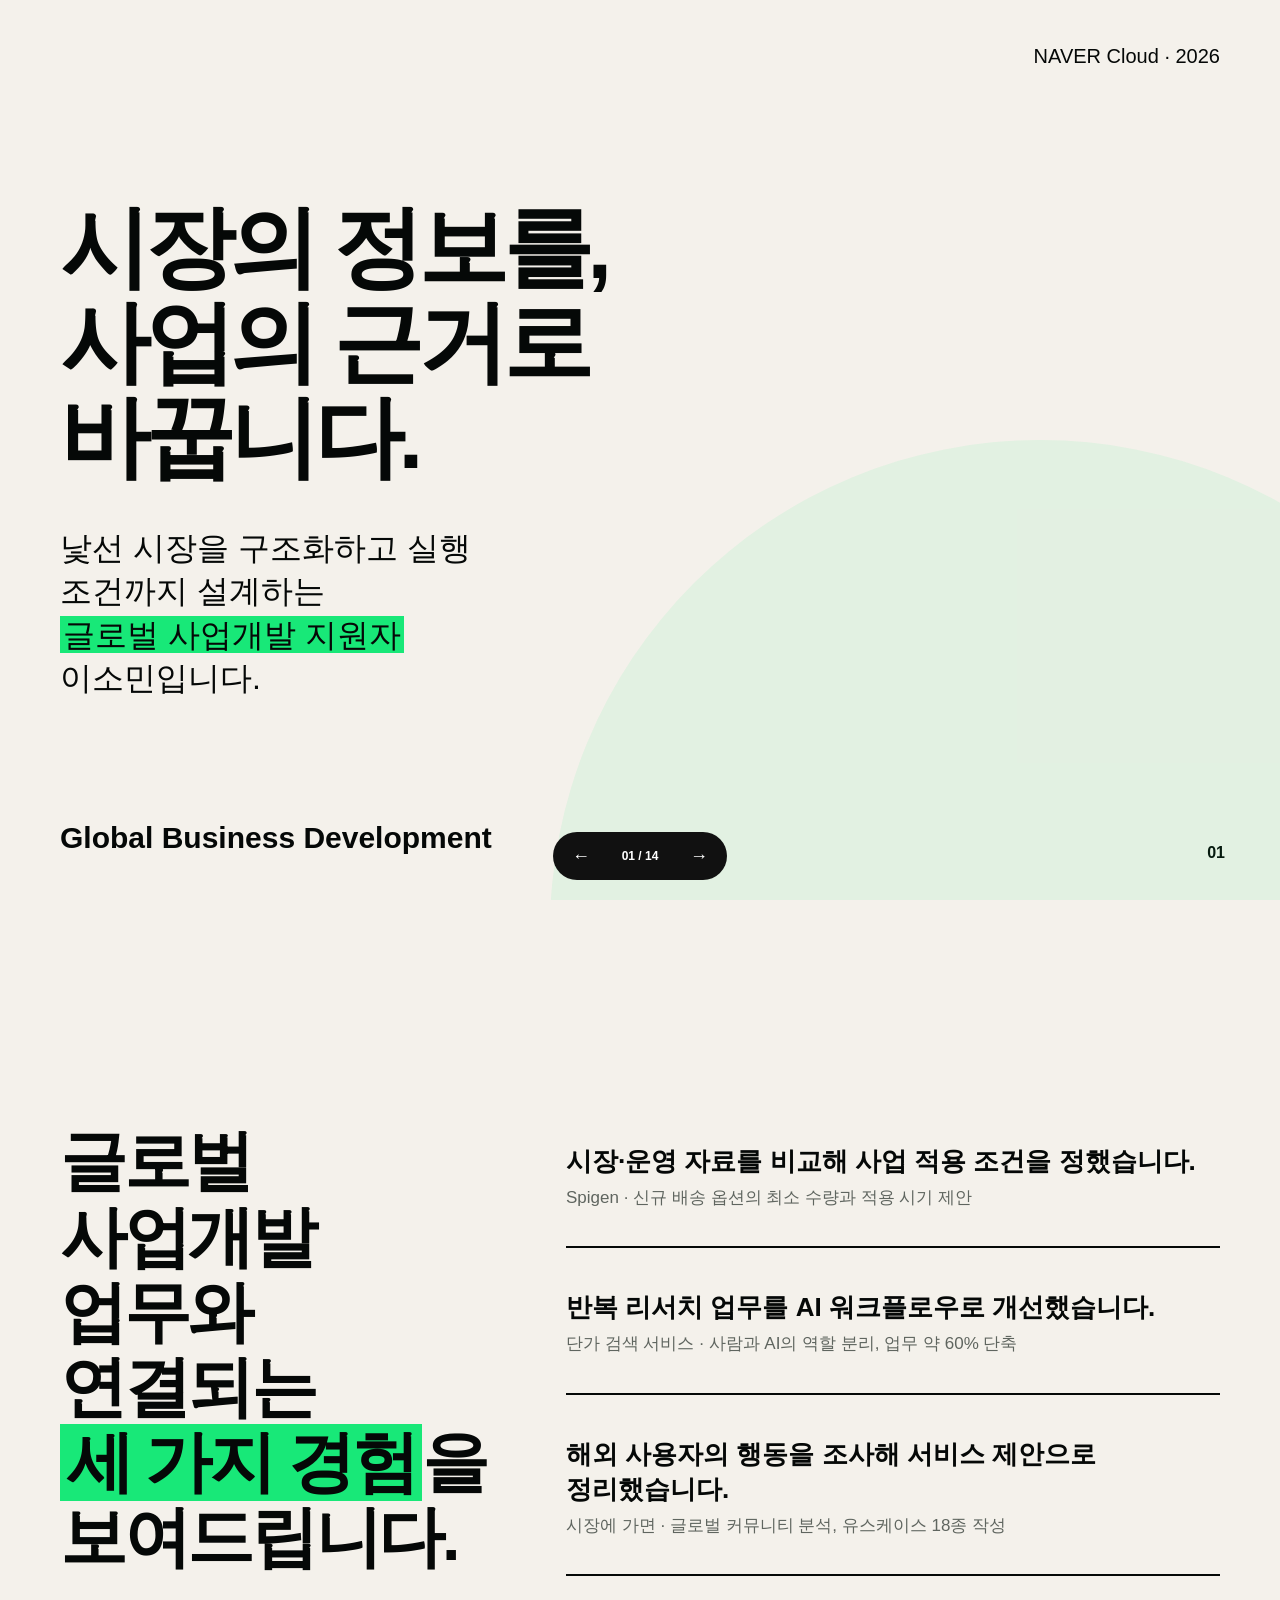
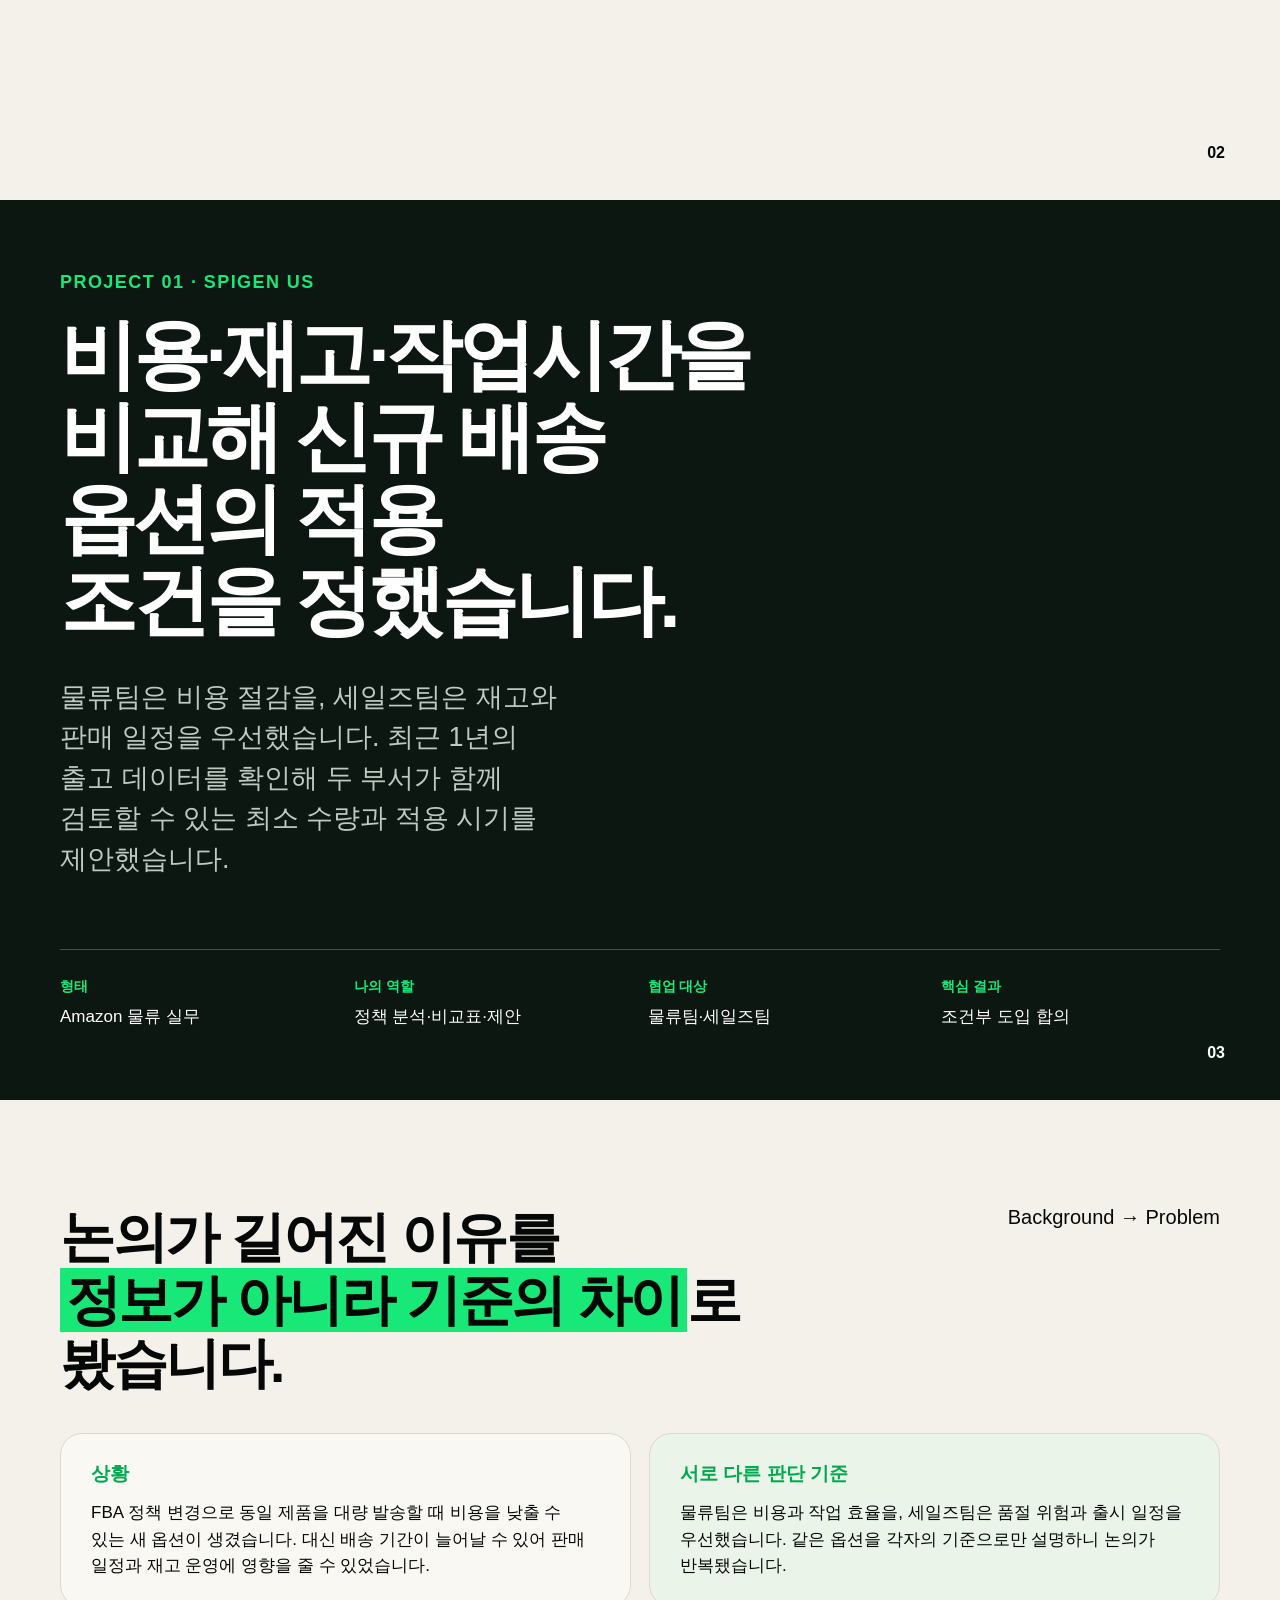
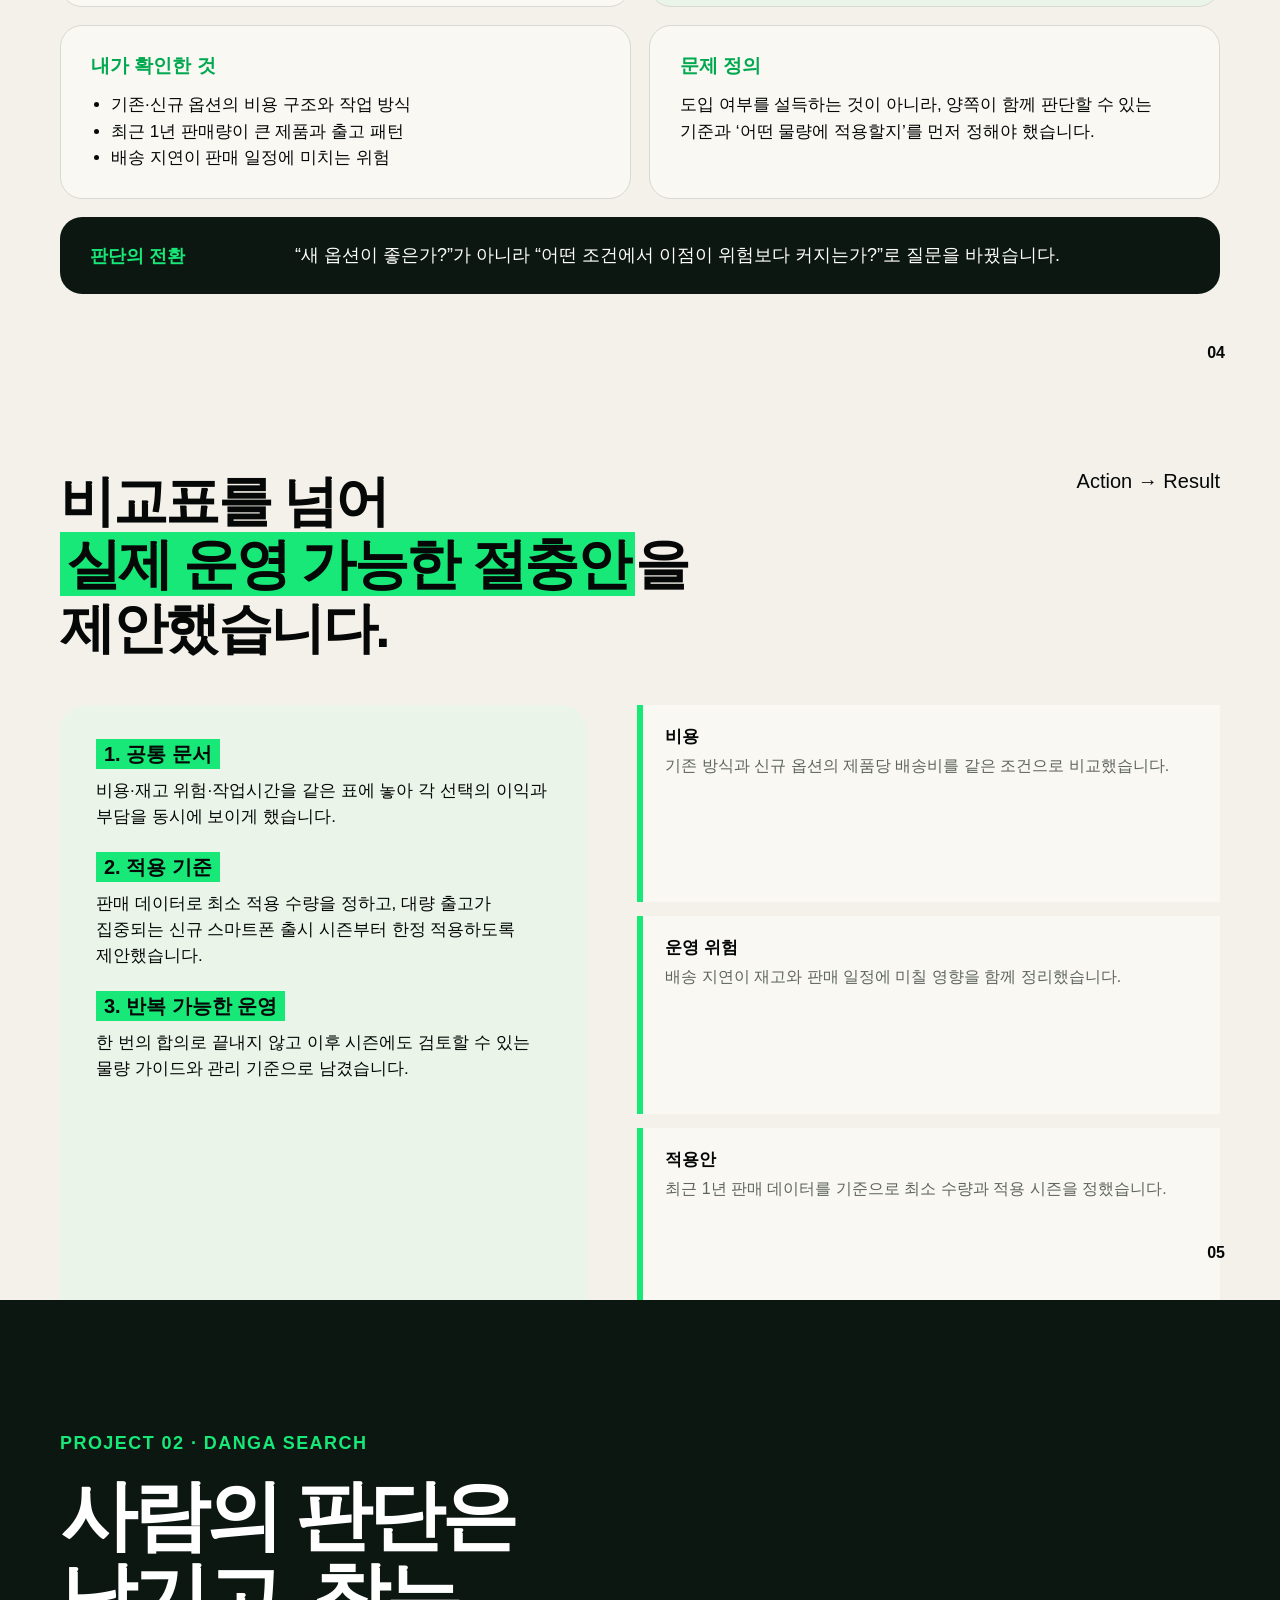
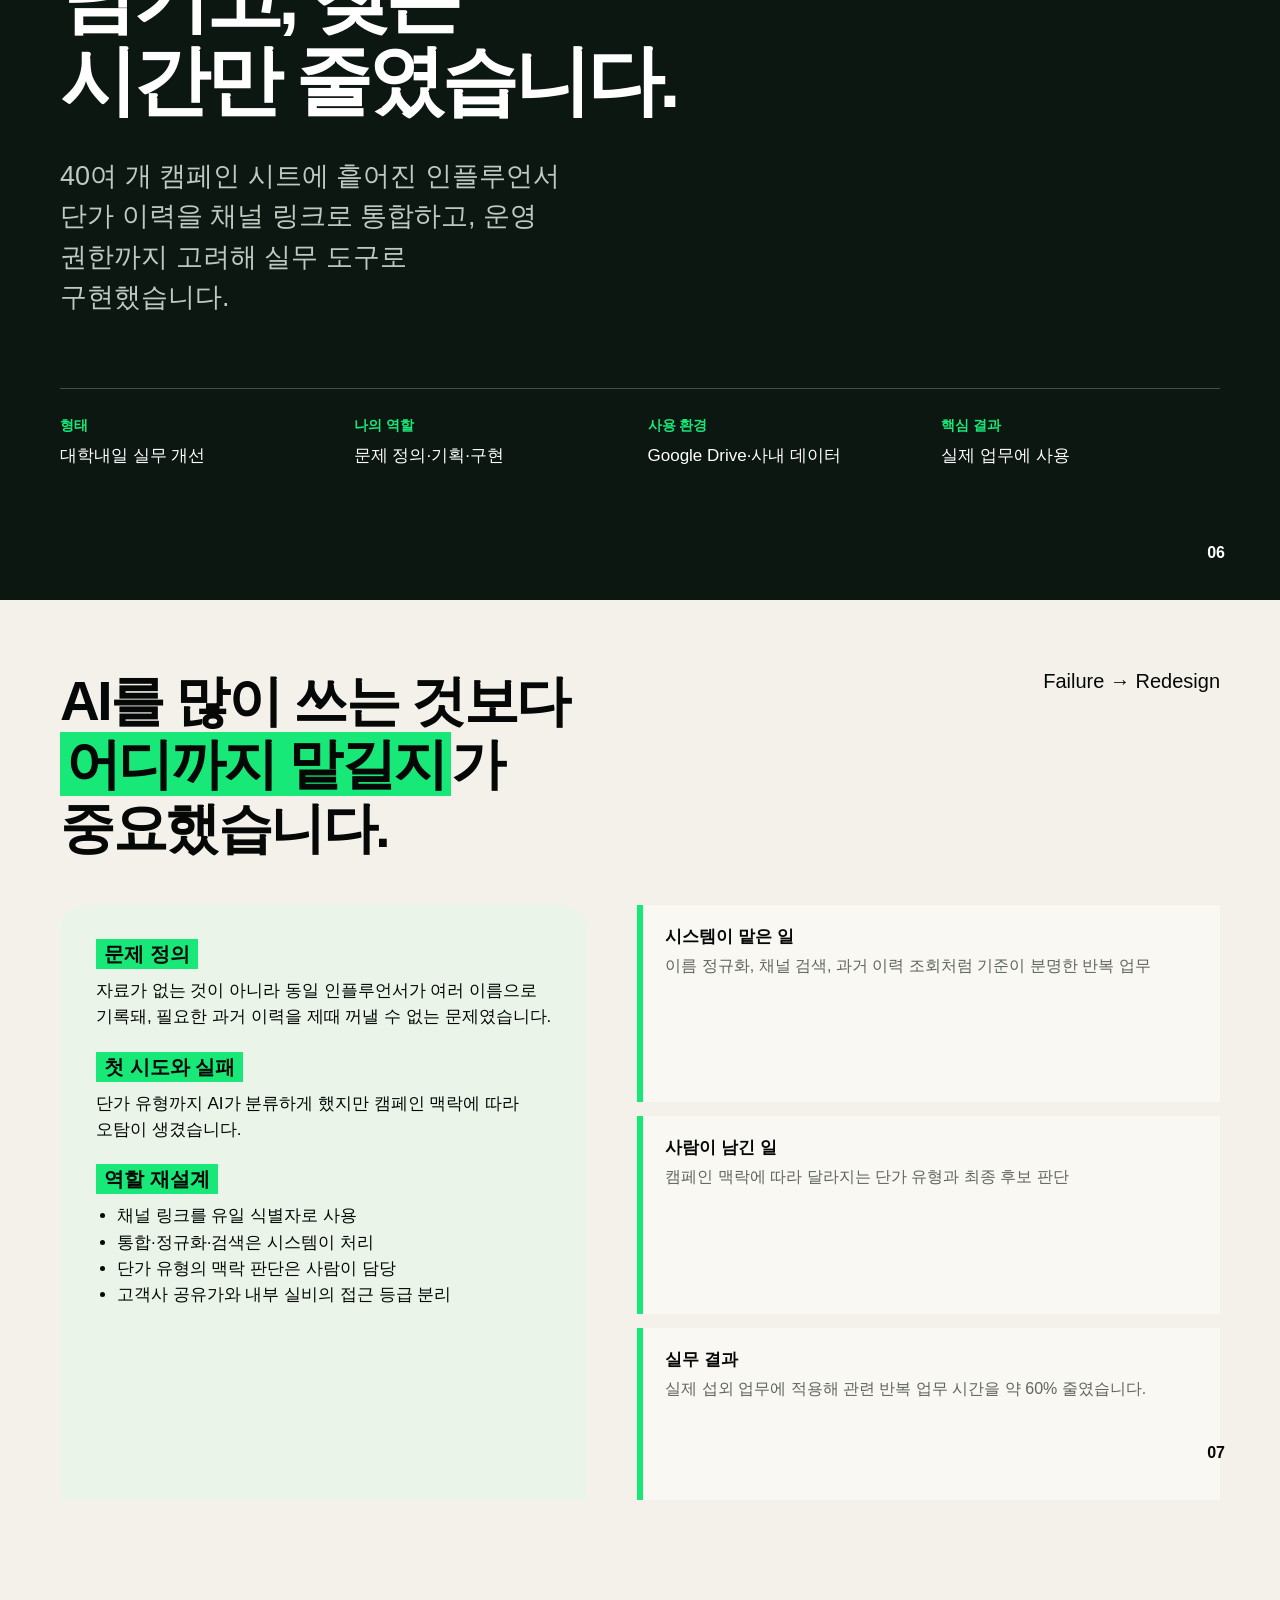
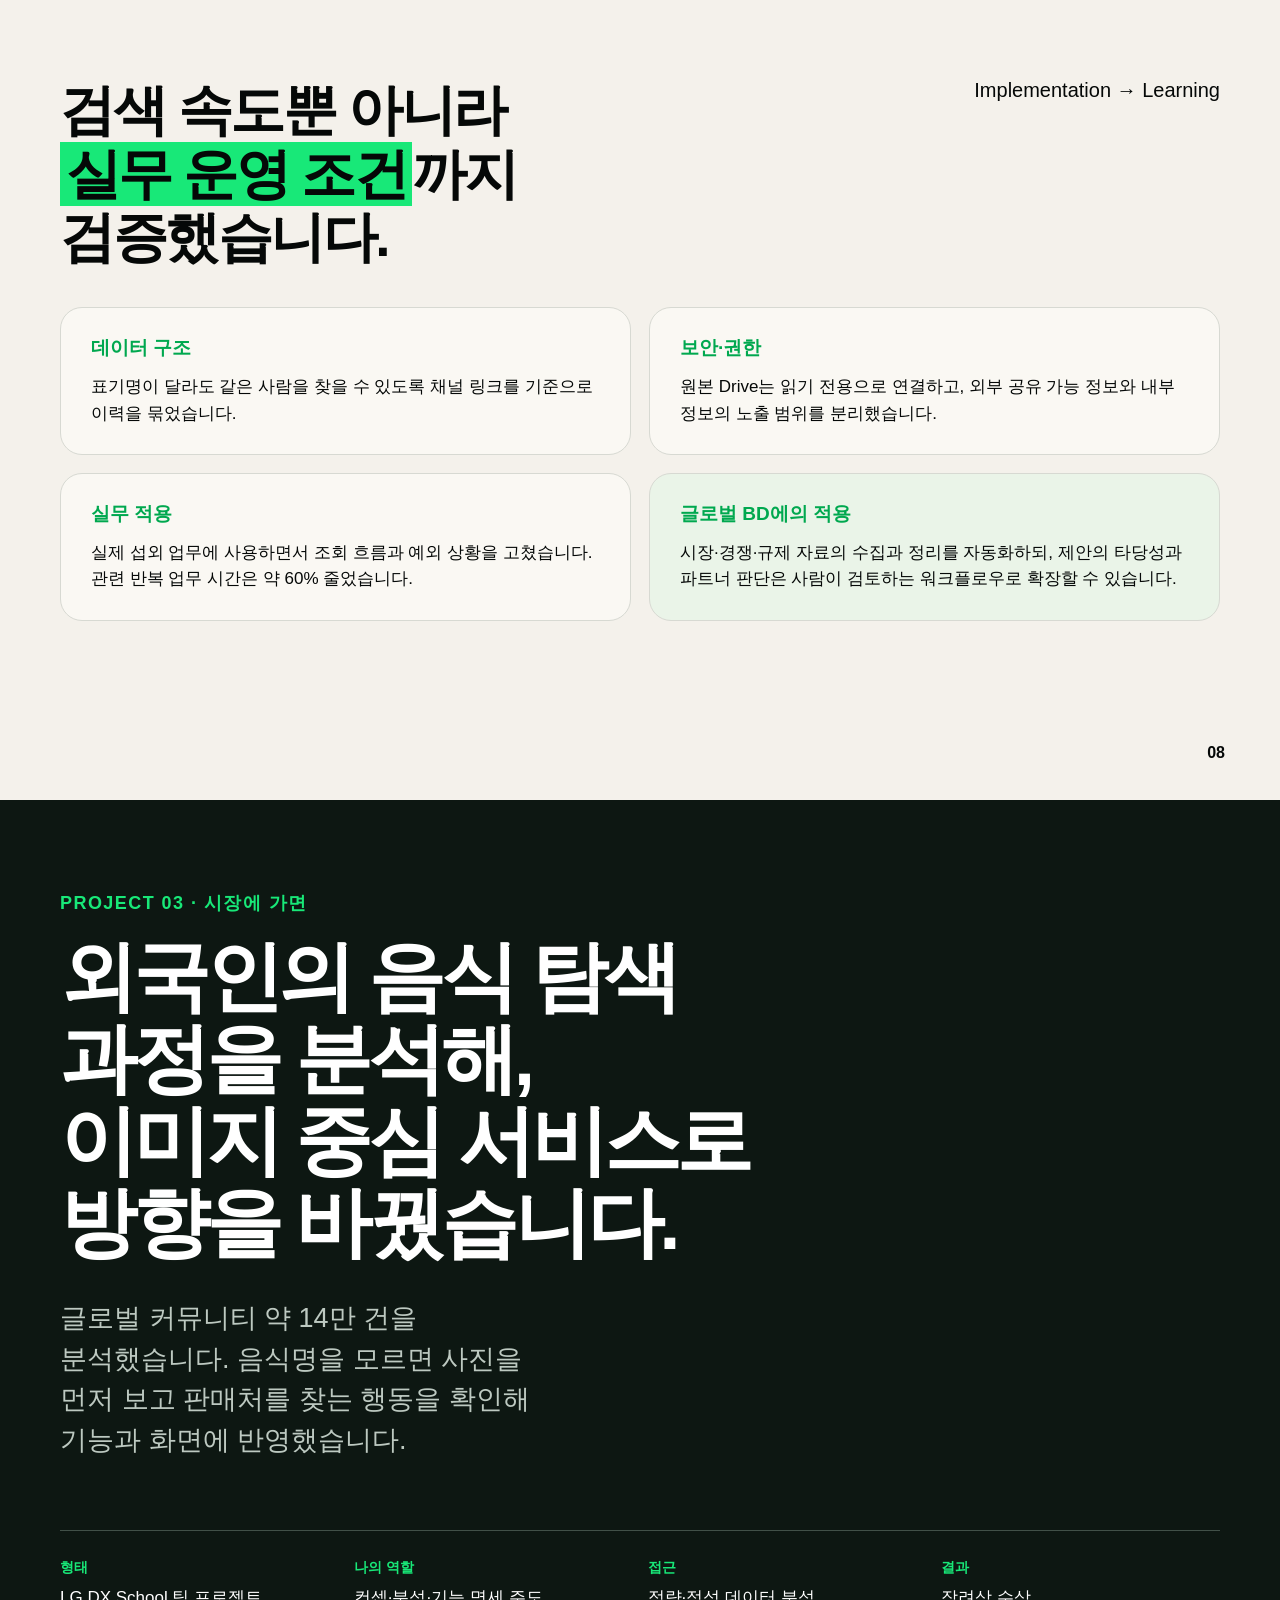
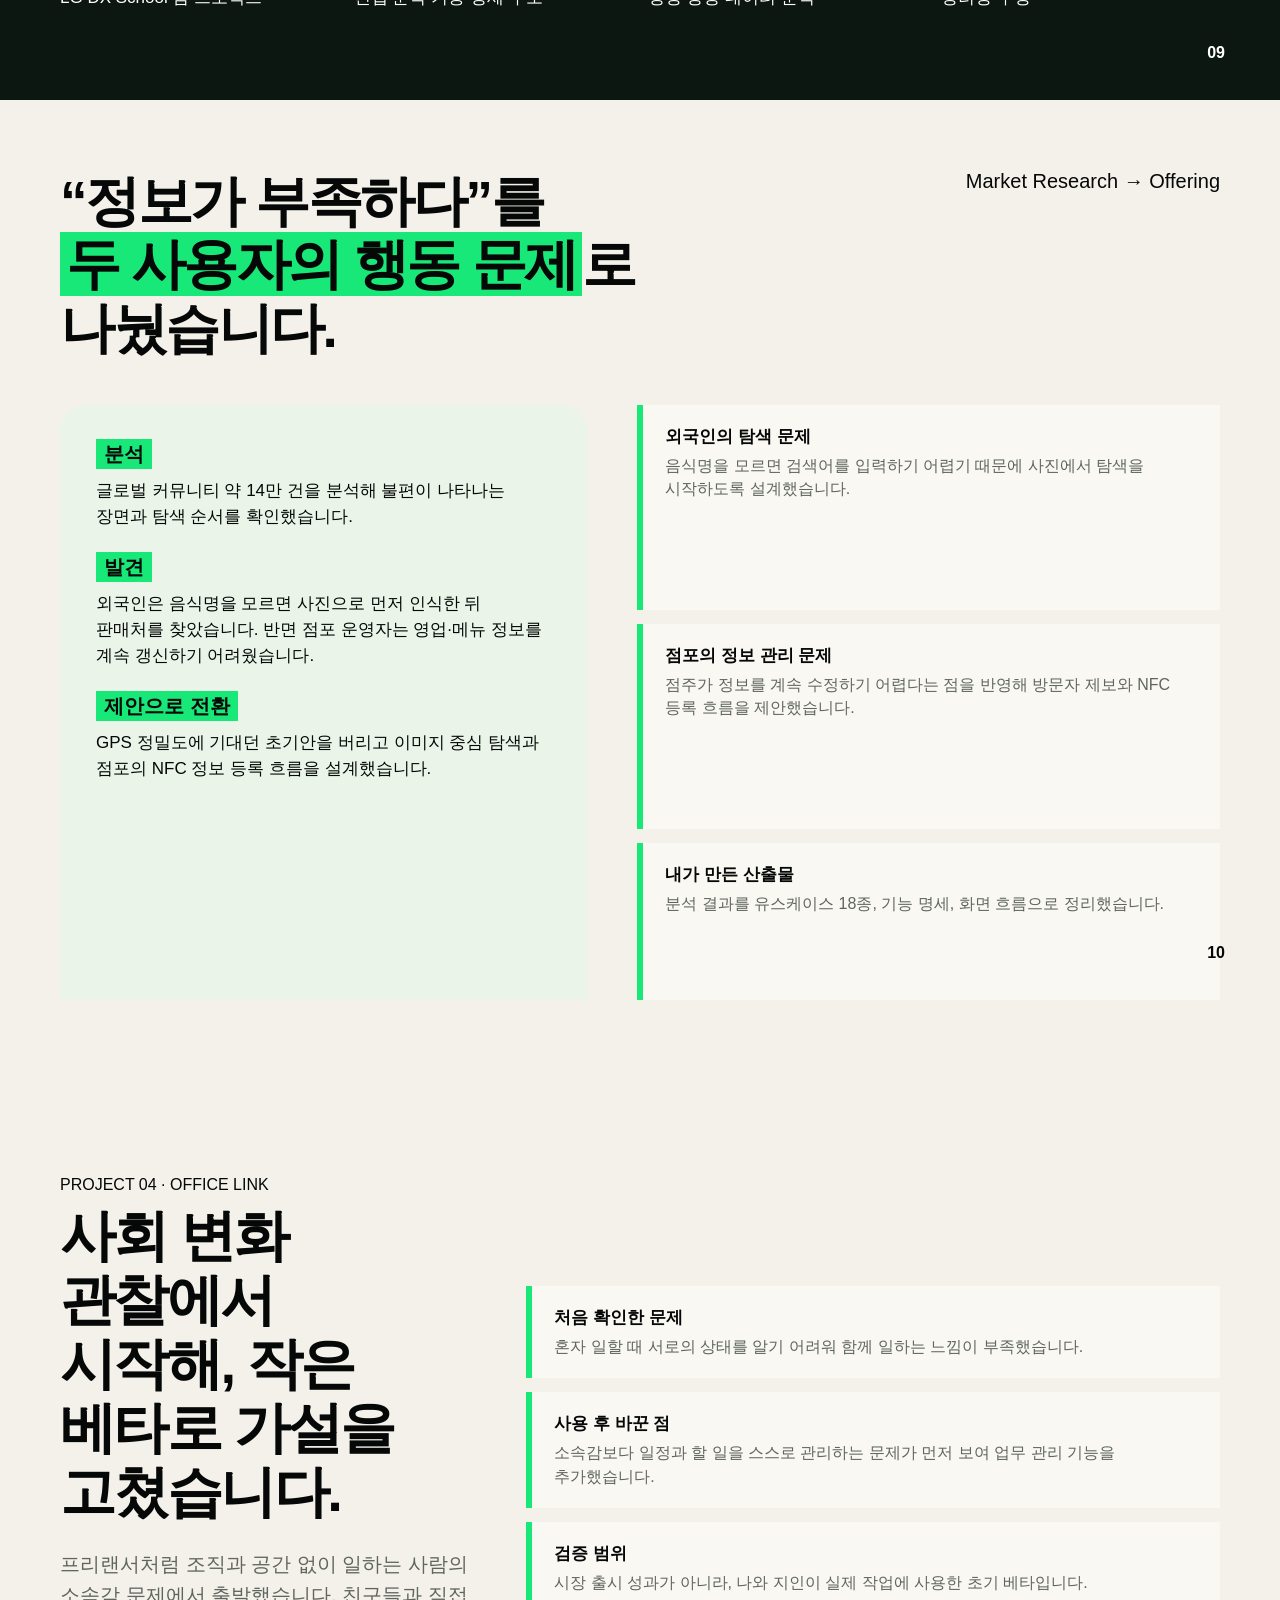
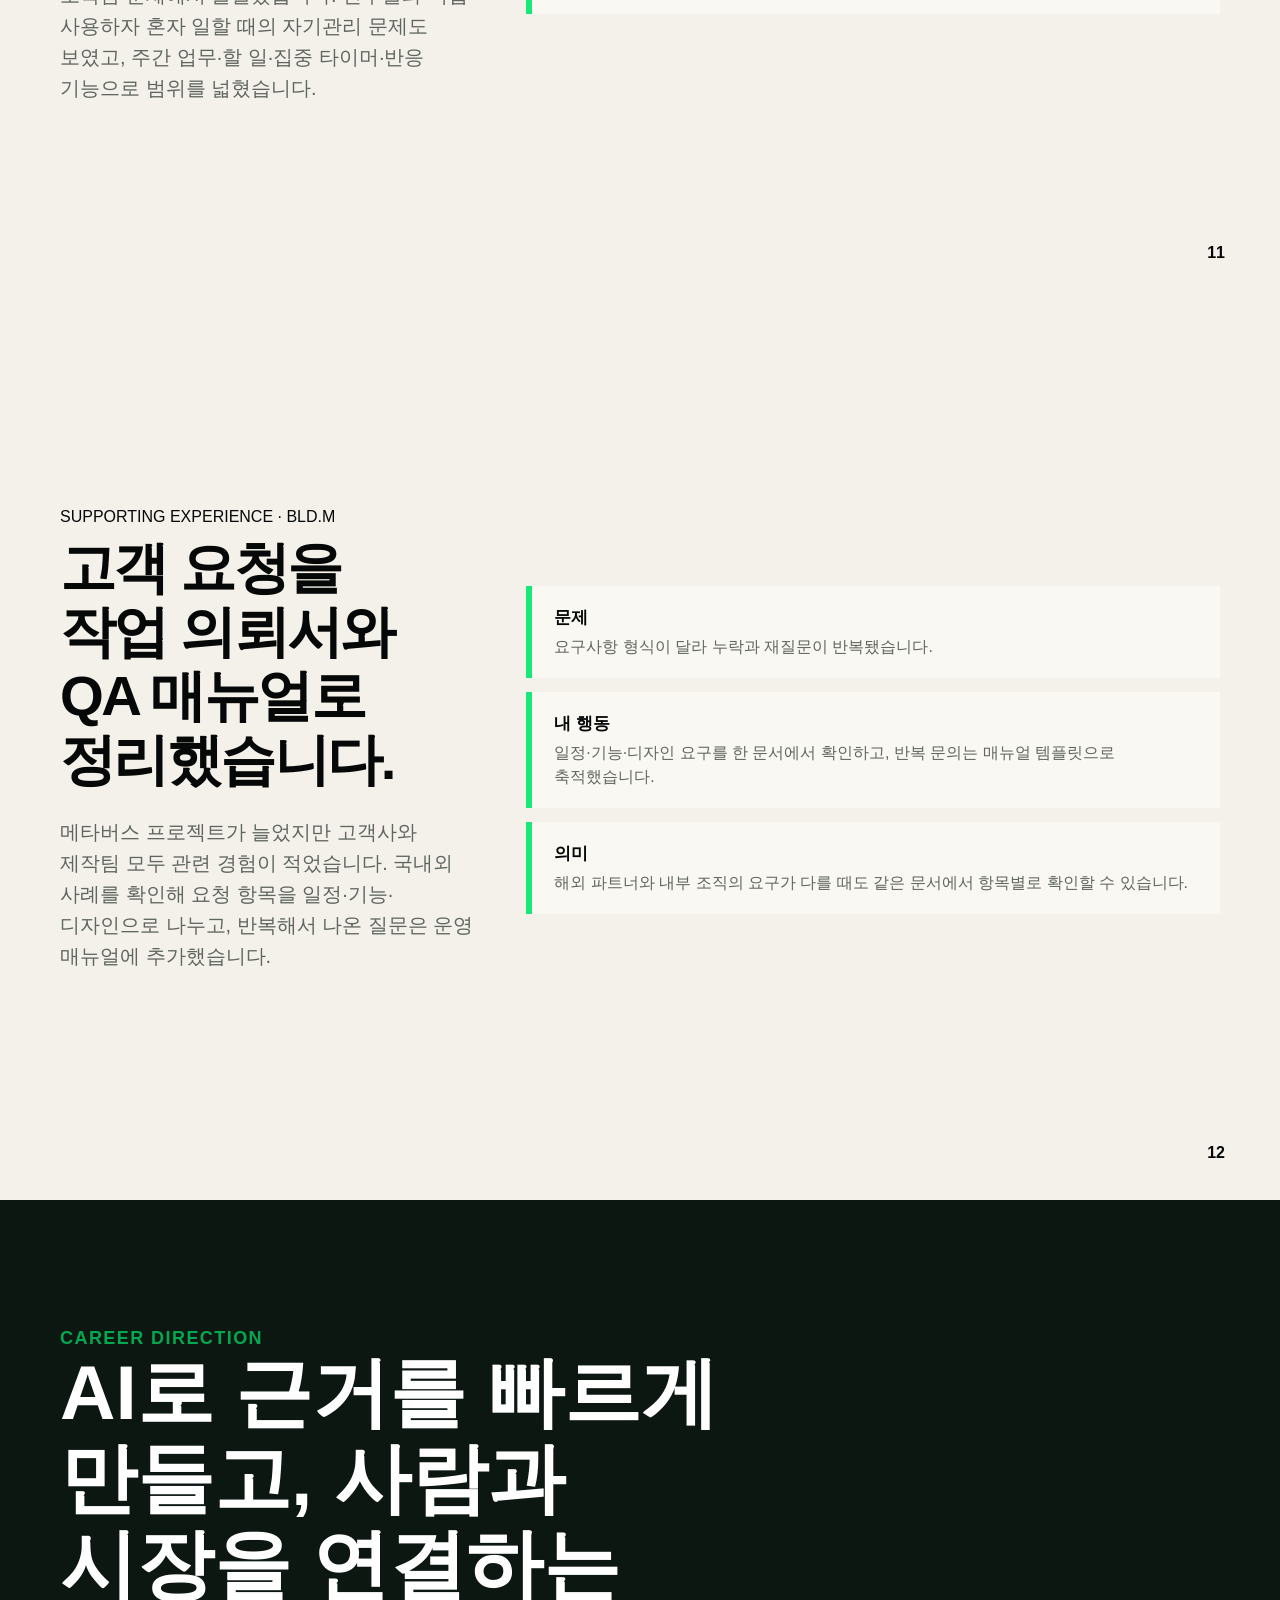
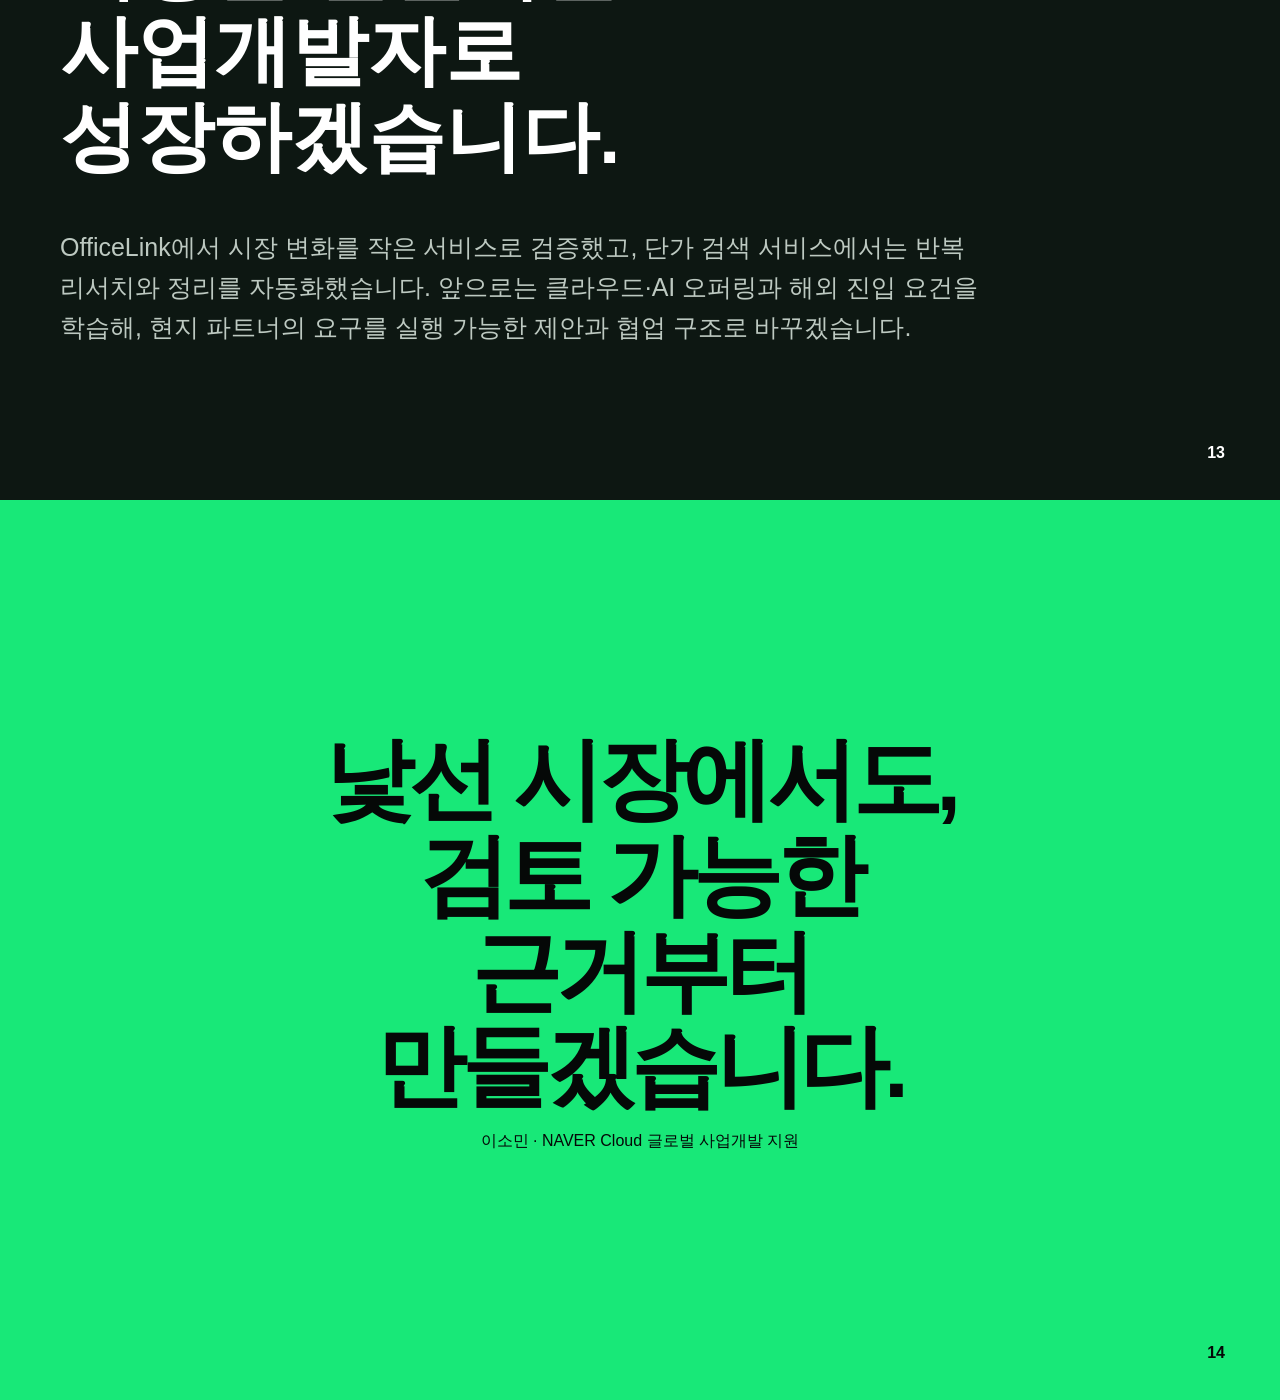
==== commit 8f9b12a9: "Replace screenshots with role-based evidence" ====
--- a/global/index.html
+++ b/global/index.html
@@ -1,18 +1,19 @@
 <!doctype html><html lang="ko"><head><meta charset="utf-8"><meta name="viewport" content="width=device-width,initial-scale=1"><title>이소민 · 글로벌 사업개발 포트폴리오</title><link rel="stylesheet" href="../classic.css"><link rel="stylesheet" href="../refined.css"></head><body>
 <section class="slide cover"><div class="inside"><h1>시장의 정보를,<br>사업의 근거로 바꿉니다.</h1><p class="sub">낯선 시장을 구조화하고 실행 조건까지 설계하는<br><span class="green">글로벌 사업개발 지원자</span> 이소민입니다.</p></div><span class="smallmeta">NAVER Cloud · 2026</span><span class="role">Global Business Development</span><span class="num">01</span></section>
+<section class="slide"><div class="inside summary"><h2>글로벌 사업개발 업무와 연결되는<br><span class="green">세 가지 경험</span>을 보여드립니다.</h2><div class="experience-list"><div class="exp"><h3>시장·운영 자료를 비교해 사업 적용 조건을 정했습니다.</h3><p>Spigen · 신규 배송 옵션의 최소 수량과 적용 시기 제안</p></div><div class="exp"><h3>반복 리서치 업무를 AI 워크플로우로 개선했습니다.</h3><p>단가 검색 서비스 · 사람과 AI의 역할 분리, 업무 약 60% 단축</p></div><div class="exp"><h3>해외 사용자의 행동을 조사해 서비스 제안으로 정리했습니다.</h3><p>시장에 가면 · 글로벌 커뮤니티 분석, 유스케이스 18종 작성</p></div></div></div><span class="num">02</span></section>
 
 <section class="slide project-cover"><div class="inside"><div class="kicker">PROJECT 01 · SPIGEN US</div><h2>비용·재고·작업시간을 비교해 신규 배송 옵션의 적용 조건을 정했습니다.</h2><p class="one-line">물류팀은 비용 절감을, 세일즈팀은 재고와 판매 일정을 우선했습니다. 최근 1년의 출고 데이터를 확인해 두 부서가 함께 검토할 수 있는 최소 수량과 적용 시기를 제안했습니다.</p><div class="project-info"><div><b>형태</b><span>Amazon 물류 실무</span></div><div><b>나의 역할</b><span>정책 분석·비교표·제안</span></div><div><b>협업 대상</b><span>물류팀·세일즈팀</span></div><div><b>핵심 결과</b><span>조건부 도입 합의</span></div></div></div><span class="num">04</span></section>
 <section class="slide"><div class="inside"><div class="page-head"><h2>논의가 길어진 이유를<br><span class="green">정보가 아니라 기준의 차이</span>로 봤습니다.</h2><span class="context">Background → Problem</span></div><div class="story-grid"><div class="story-card"><h3>상황</h3><p>FBA 정책 변경으로 동일 제품을 대량 발송할 때 비용을 낮출 수 있는 새 옵션이 생겼습니다. 대신 배송 기간이 늘어날 수 있어 판매 일정과 재고 운영에 영향을 줄 수 있었습니다.</p></div><div class="story-card problem"><h3>서로 다른 판단 기준</h3><p>물류팀은 비용과 작업 효율을, 세일즈팀은 품절 위험과 출시 일정을 우선했습니다. 같은 옵션을 각자의 기준으로만 설명하니 논의가 반복됐습니다.</p></div><div class="story-card"><h3>내가 확인한 것</h3><ul><li>기존·신규 옵션의 비용 구조와 작업 방식</li><li>최근 1년 판매량이 큰 제품과 출고 패턴</li><li>배송 지연이 판매 일정에 미치는 위험</li></ul></div><div class="story-card"><h3>문제 정의</h3><p>도입 여부를 설득하는 것이 아니라, 양쪽이 함께 판단할 수 있는 기준과 ‘어떤 물량에 적용할지’를 먼저 정해야 했습니다.</p></div></div><div class="decision"><b>판단의 전환</b><p>“새 옵션이 좋은가?”가 아니라 “어떤 조건에서 이점이 위험보다 커지는가?”로 질문을 바꿨습니다.</p></div></div><span class="num">05</span></section>
-<section class="slide"><div class="inside"><div class="page-head"><h2>비교표를 넘어<br><span class="green">실제 운영 가능한 절충안</span>을 제안했습니다.</h2><span class="context">Action → Result</span></div><div class="body-grid"><div class="logic"><div><h3>1. 공통 문서</h3><p>비용·재고 위험·작업시간을 같은 표에 놓아 각 선택의 이익과 부담을 동시에 보이게 했습니다.</p></div><div><h3>2. 적용 기준</h3><p>판매 데이터로 최소 적용 수량을 정하고, 대량 출고가 집중되는 신규 스마트폰 출시 시즌부터 한정 적용하도록 제안했습니다.</p></div><div><h3>3. 반복 가능한 운영</h3><p>한 번의 합의로 끝내지 않고 이후 시즌에도 검토할 수 있는 물량 가이드와 관리 기준으로 남겼습니다.</p></div></div><div class="artifact contain"><img src="../spigen-option-advantage.png" alt="신규 배송 옵션의 비용과 운영상 장점을 정리한 자료"><img src="../spigen-option-risk.png" alt="신규 배송 옵션의 위험 요인을 정리한 자료"><p class="caption artifact-caption">직접 작성한 신규 배송 옵션 장점·위험 요인 비교 자료</p></div></div><div class="result-strip"><div><strong>36.6%</strong>적용 물량 배송비 절감</div><div><strong>60%</strong>평균 작업시간 단축</div><div><strong>2일</strong>부서 간 합의 완료</div></div></div><span class="num">06</span></section>
+<section class="slide"><div class="inside"><div class="page-head"><h2>비교표를 넘어<br><span class="green">실제 운영 가능한 절충안</span>을 제안했습니다.</h2><span class="context">Action → Result</span></div><div class="body-grid"><div class="logic"><div><h3>1. 공통 문서</h3><p>비용·재고 위험·작업시간을 같은 표에 놓아 각 선택의 이익과 부담을 동시에 보이게 했습니다.</p></div><div><h3>2. 적용 기준</h3><p>판매 데이터로 최소 적용 수량을 정하고, 대량 출고가 집중되는 신규 스마트폰 출시 시즌부터 한정 적용하도록 제안했습니다.</p></div><div><h3>3. 반복 가능한 운영</h3><p>한 번의 합의로 끝내지 않고 이후 시즌에도 검토할 수 있는 물량 가이드와 관리 기준으로 남겼습니다.</p></div></div><div class="facts"><div class="fact"><b>비용</b><span>기존 방식과 신규 옵션의 제품당 배송비를 같은 조건으로 비교했습니다.</span></div><div class="fact"><b>운영 위험</b><span>배송 지연이 재고와 판매 일정에 미칠 영향을 함께 정리했습니다.</span></div><div class="fact"><b>적용안</b><span>최근 1년 판매 데이터를 기준으로 최소 수량과 적용 시즌을 정했습니다.</span></div></div></div><div class="result-strip"><div><strong>36.6%</strong>적용 물량 배송비 절감</div><div><strong>60%</strong>평균 작업시간 단축</div><div><strong>2일</strong>부서 간 합의 완료</div></div></div><span class="num">06</span></section>
 
 <section class="slide project-cover"><div class="inside"><div class="kicker">PROJECT 02 · DANGA SEARCH</div><h2>사람의 판단은 남기고, 찾는 시간만 줄였습니다.</h2><p class="one-line">40여 개 캠페인 시트에 흩어진 인플루언서 단가 이력을 채널 링크로 통합하고, 운영 권한까지 고려해 실무 도구로 구현했습니다.</p><div class="project-info"><div><b>형태</b><span>대학내일 실무 개선</span></div><div><b>나의 역할</b><span>문제 정의·기획·구현</span></div><div><b>사용 환경</b><span>Google Drive·사내 데이터</span></div><div><b>핵심 결과</b><span>실제 업무에 사용</span></div></div></div><span class="num">07</span></section>
-<section class="slide"><div class="inside"><div class="page-head"><h2>AI를 많이 쓰는 것보다<br><span class="green">어디까지 맡길지</span>가 중요했습니다.</h2><span class="context">Failure → Redesign</span></div><div class="body-grid"><div class="logic"><div><h3>문제 정의</h3><p>자료가 없는 것이 아니라 동일 인플루언서가 여러 이름으로 기록돼, 필요한 과거 이력을 제때 꺼낼 수 없는 문제였습니다.</p></div><div><h3>첫 시도와 실패</h3><p>단가 유형까지 AI가 분류하게 했지만 캠페인 맥락에 따라 오탐이 생겼습니다.</p></div><div><h3>역할 재설계</h3><ul><li>채널 링크를 유일 식별자로 사용</li><li>통합·정규화·검색은 시스템이 처리</li><li>단가 유형의 맥락 판단은 사람이 담당</li><li>고객사 공유가와 내부 실비의 접근 등급 분리</li></ul></div></div><div class="artifact contain"><img class="wide" src="../dangajo-screen.png" alt="단가 검색 서비스 검색 화면"><img src="../dangajo-capture.png" alt="단가 이력 조회 화면"></div></div><div class="takeaway">업무 자동화는 사람을 빼는 일이 아니라, 사람이 판단해야 할 지점을 더 선명하게 만드는 일이었습니다.</div></div><span class="num">08</span></section>
+<section class="slide"><div class="inside"><div class="page-head"><h2>AI를 많이 쓰는 것보다<br><span class="green">어디까지 맡길지</span>가 중요했습니다.</h2><span class="context">Failure → Redesign</span></div><div class="body-grid"><div class="logic"><div><h3>문제 정의</h3><p>자료가 없는 것이 아니라 동일 인플루언서가 여러 이름으로 기록돼, 필요한 과거 이력을 제때 꺼낼 수 없는 문제였습니다.</p></div><div><h3>첫 시도와 실패</h3><p>단가 유형까지 AI가 분류하게 했지만 캠페인 맥락에 따라 오탐이 생겼습니다.</p></div><div><h3>역할 재설계</h3><ul><li>채널 링크를 유일 식별자로 사용</li><li>통합·정규화·검색은 시스템이 처리</li><li>단가 유형의 맥락 판단은 사람이 담당</li><li>고객사 공유가와 내부 실비의 접근 등급 분리</li></ul></div></div><div class="facts"><div class="fact"><b>시스템이 맡은 일</b><span>이름 정규화, 채널 검색, 과거 이력 조회처럼 기준이 분명한 반복 업무</span></div><div class="fact"><b>사람이 남긴 일</b><span>캠페인 맥락에 따라 달라지는 단가 유형과 최종 후보 판단</span></div><div class="fact"><b>실무 결과</b><span>실제 섭외 업무에 적용해 관련 반복 업무 시간을 약 60% 줄였습니다.</span></div></div></div><div class="takeaway">자동화 범위를 정할 때 정확도뿐 아니라 사람이 최종 판단해야 하는 지점을 함께 확인했습니다.</div></div><span class="num">08</span></section>
 <section class="slide"><div class="inside"><div class="page-head"><h2>검색 속도뿐 아니라<br><span class="green">실무 운영 조건</span>까지 검증했습니다.</h2><span class="context">Implementation → Learning</span></div><div class="story-grid"><div class="story-card"><h3>데이터 구조</h3><p>표기명이 달라도 같은 사람을 찾을 수 있도록 채널 링크를 기준으로 이력을 묶었습니다.</p></div><div class="story-card"><h3>보안·권한</h3><p>원본 Drive는 읽기 전용으로 연결하고, 외부 공유 가능 정보와 내부 정보의 노출 범위를 분리했습니다.</p></div><div class="story-card"><h3>실무 적용</h3><p>실제 섭외 업무에 사용하면서 조회 흐름과 예외 상황을 고쳤습니다. 관련 반복 업무 시간은 약 60% 줄었습니다.</p></div><div class="story-card problem"><h3>글로벌 BD에의 적용</h3><p>시장·경쟁·규제 자료의 수집과 정리를 자동화하되, 제안의 타당성과 파트너 판단은 사람이 검토하는 워크플로우로 확장할 수 있습니다.</p></div></div></div><span class="num">09</span></section>
 
 <section class="slide project-cover"><div class="inside"><div class="kicker">PROJECT 03 · 시장에 가면</div><h2>외국인의 음식 탐색 과정을 분석해, 이미지 중심 서비스로 방향을 바꿨습니다.</h2><p class="one-line">글로벌 커뮤니티 약 14만 건을 분석했습니다. 음식명을 모르면 사진을 먼저 보고 판매처를 찾는 행동을 확인해 기능과 화면에 반영했습니다.</p><div class="project-info"><div><b>형태</b><span>LG DX School 팀 프로젝트</span></div><div><b>나의 역할</b><span>컨셉·분석·기능 명세 주도</span></div><div><b>접근</b><span>정량·정성 데이터 분석</span></div><div><b>결과</b><span>장려상 수상</span></div></div></div><span class="num">10</span></section>
 <section class="slide"><div class="inside"><div class="page-head"><h2>“정보가 부족하다”를<br><span class="green">두 사용자의 행동 문제</span>로 나눴습니다.</h2><span class="context">Market Research → Offering</span></div><div class="body-grid"><div class="logic"><div><h3>분석</h3><p>글로벌 커뮤니티 약 14만 건을 분석해 불편이 나타나는 장면과 탐색 순서를 확인했습니다.</p></div><div><h3>발견</h3><p>외국인은 음식명을 모르면 사진으로 먼저 인식한 뒤 판매처를 찾았습니다. 반면 점포 운영자는 영업·메뉴 정보를 계속 갱신하기 어려웠습니다.</p></div><div><h3>제안으로 전환</h3><p>GPS 정밀도에 기대던 초기안을 버리고 이미지 중심 탐색과 점포의 NFC 정보 등록 흐름을 설계했습니다.</p></div></div><div class="facts"><div class="fact"><b>외국인의 탐색 문제</b><span>음식명을 모르면 검색어를 입력하기 어렵기 때문에 사진에서 탐색을 시작하도록 설계했습니다.</span></div><div class="fact"><b>점포의 정보 관리 문제</b><span>점주가 정보를 계속 수정하기 어렵다는 점을 반영해 방문자 제보와 NFC 등록 흐름을 제안했습니다.</span></div><div class="fact"><b>내가 만든 산출물</b><span>분석 결과를 유스케이스 18종, 기능 명세, 화면 흐름으로 정리했습니다.</span></div></div></div><div class="takeaway">해외 시장 제안에서도 현지 사용자의 행동과 운영 주체의 제약을 함께 확인하겠습니다.</div></div><span class="num">11</span></section>
 
-<section class="slide"><div class="inside mini-project"><div><div class="project-label">PROJECT 04 · OFFICE LINK</div><h2>사회 변화 관찰에서 시작해, 작은 베타로 가설을 고쳤습니다.</h2><p class="brief">프리랜서처럼 조직과 공간 없이 일하는 사람의 소속감 문제에서 출발했습니다. 친구들과 직접 사용하자 혼자 일할 때의 자기관리 문제도 보였고, 주간 업무·할 일·집중 타이머·반응 기능으로 범위를 넓혔습니다.</p></div><div><div class="artifact contain single"><img class="wide" src="../office-link-screen.png" alt="오피스링크 지인 대상 베타 화면"></div><div class="facts"><div class="fact"><b>검증 범위는 정확하게</b><span>시장 출시 성과가 아니라, 나와 지인이 실제 작업에 사용한 초기 베타입니다.</span></div><div class="fact"><b>배운 점</b><span>처음 세운 가설을 지키는 것보다 사용 맥락에서 새로 드러난 문제를 제품에 반영하는 것이 중요했습니다.</span></div></div></div></div><span class="num">12</span></section>
+<section class="slide"><div class="inside mini-project"><div><div class="project-label">PROJECT 04 · OFFICE LINK</div><h2>사회 변화 관찰에서 시작해, 작은 베타로 가설을 고쳤습니다.</h2><p class="brief">프리랜서처럼 조직과 공간 없이 일하는 사람의 소속감 문제에서 출발했습니다. 친구들과 직접 사용하자 혼자 일할 때의 자기관리 문제도 보였고, 주간 업무·할 일·집중 타이머·반응 기능으로 범위를 넓혔습니다.</p></div><div class="facts"><div class="fact"><b>처음 확인한 문제</b><span>혼자 일할 때 서로의 상태를 알기 어려워 함께 일하는 느낌이 부족했습니다.</span></div><div class="fact"><b>사용 후 바꾼 점</b><span>소속감보다 일정과 할 일을 스스로 관리하는 문제가 먼저 보여 업무 관리 기능을 추가했습니다.</span></div><div class="fact"><b>검증 범위</b><span>시장 출시 성과가 아니라, 나와 지인이 실제 작업에 사용한 초기 베타입니다.</span></div></div></div><span class="num">12</span></section>
 <section class="slide"><div class="inside mini-project"><div><div class="project-label">SUPPORTING EXPERIENCE · BLD.M</div><h2>고객 요청을 작업 의뢰서와 QA 매뉴얼로 정리했습니다.</h2><p class="brief">메타버스 프로젝트가 늘었지만 고객사와 제작팀 모두 관련 경험이 적었습니다. 국내외 사례를 확인해 요청 항목을 일정·기능·디자인으로 나누고, 반복해서 나온 질문은 운영 매뉴얼에 추가했습니다.</p></div><div class="facts"><div class="fact"><b>문제</b><span>요구사항 형식이 달라 누락과 재질문이 반복됐습니다.</span></div><div class="fact"><b>내 행동</b><span>일정·기능·디자인 요구를 한 문서에서 확인하고, 반복 문의는 매뉴얼 템플릿으로 축적했습니다.</span></div><div class="fact"><b>의미</b><span>해외 파트너와 내부 조직의 요구가 다를 때도 같은 문서에서 항목별로 확인할 수 있습니다.</span></div></div></div><span class="num">13</span></section>
 <section class="slide learning"><div class="inside"><div class="kicker">CAREER DIRECTION</div><h2>AI로 근거를 빠르게 만들고, 사람과 시장을 연결하는 사업개발자로 성장하겠습니다.</h2><p>OfficeLink에서 시장 변화를 작은 서비스로 검증했고, 단가 검색 서비스에서는 반복 리서치와 정리를 자동화했습니다. 앞으로는 클라우드·AI 오퍼링과 해외 진입 요건을 학습해, 현지 파트너의 요구를 실행 가능한 제안과 협업 구조로 바꾸겠습니다.</p></div><span class="num">14</span></section>
 <section class="slide closing"><div><h2>낯선 시장에서도,<br>검토 가능한 근거부터 만들겠습니다.</h2><p>이소민 · NAVER Cloud 글로벌 사업개발 지원</p></div><span class="num">15</span></section>
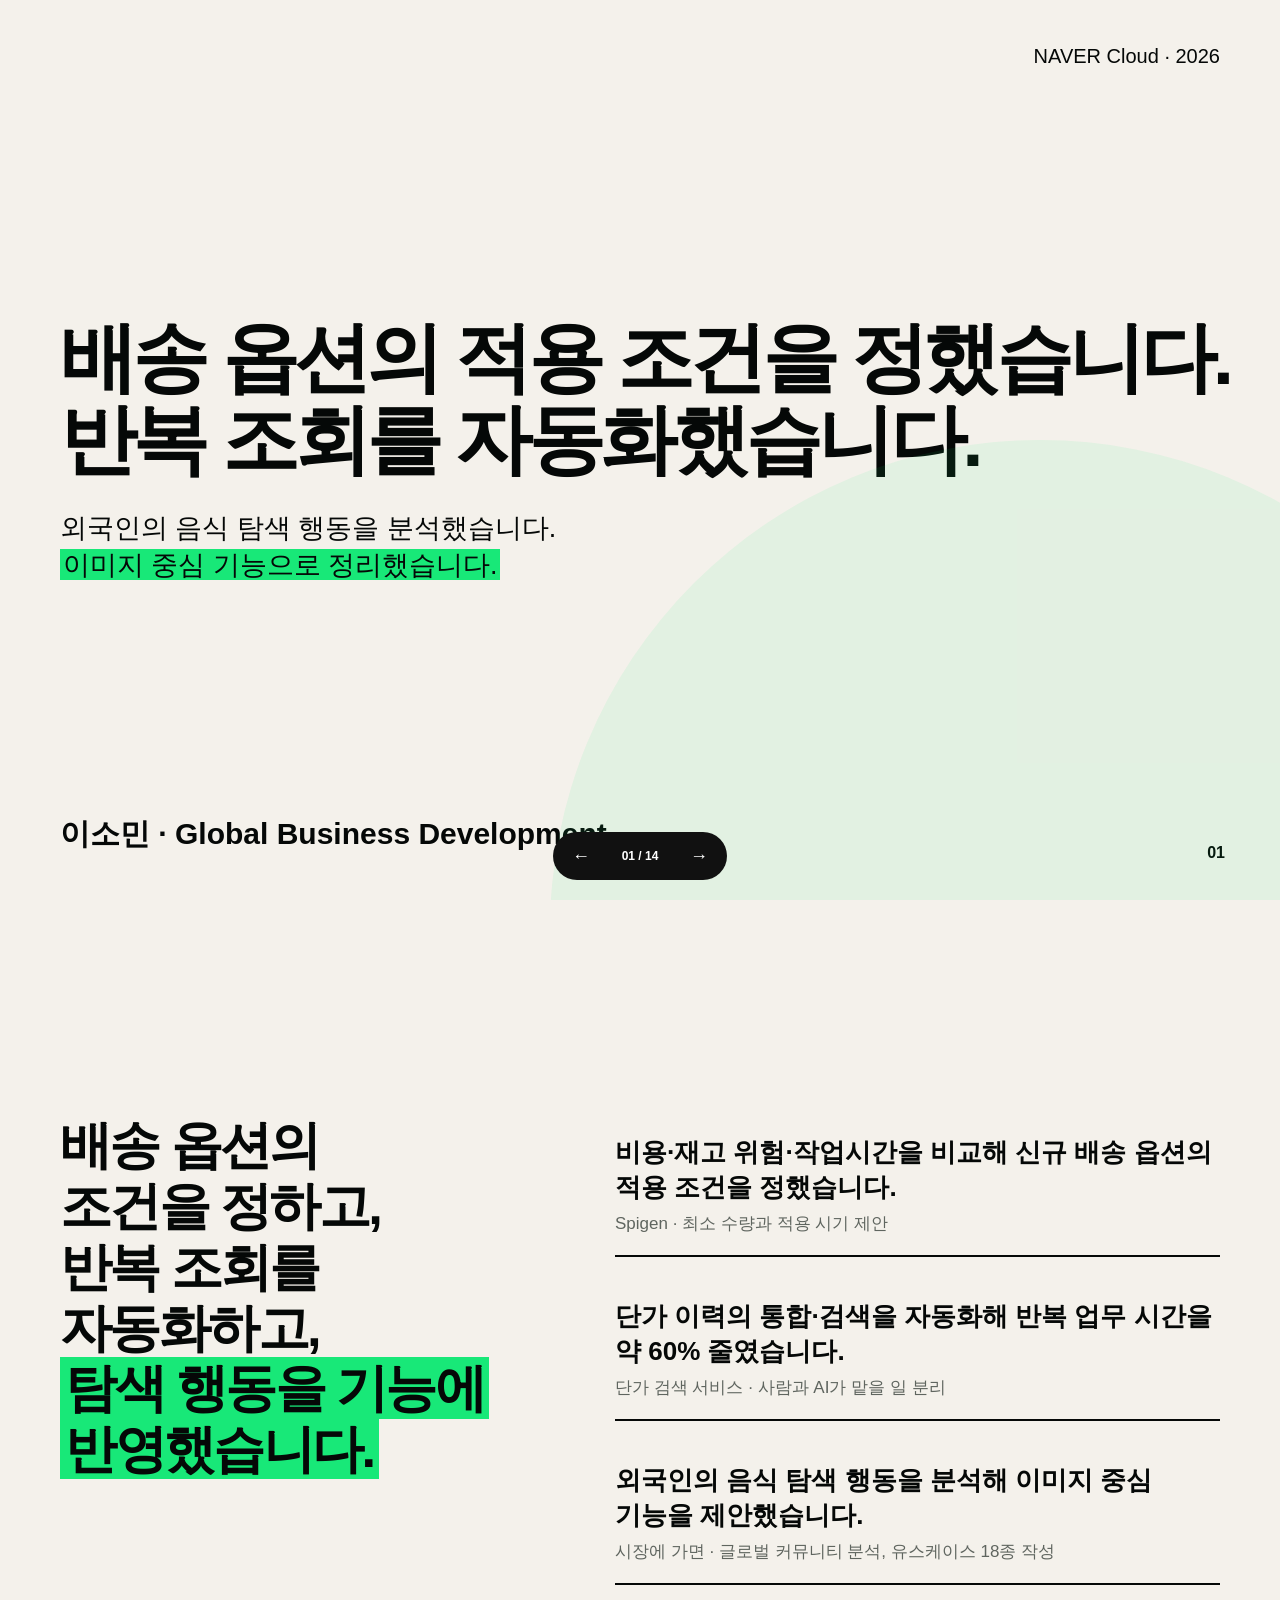
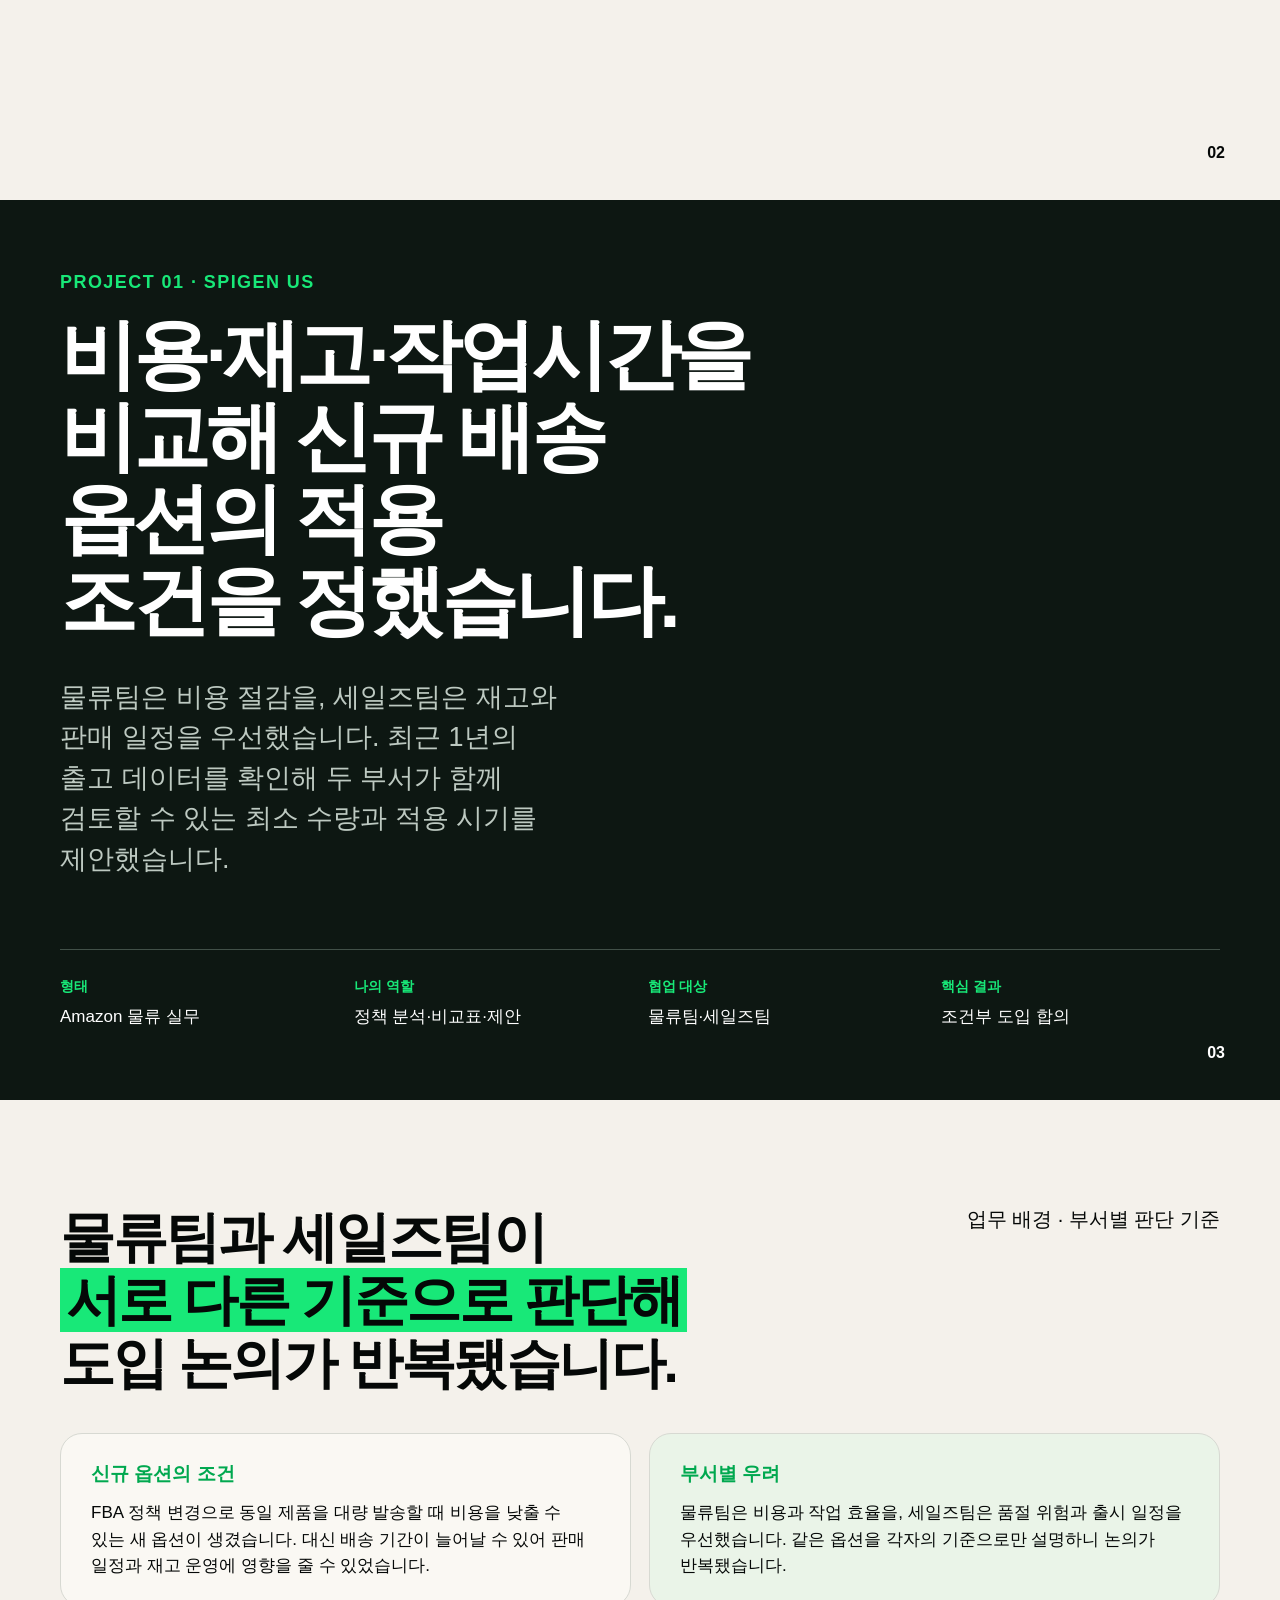
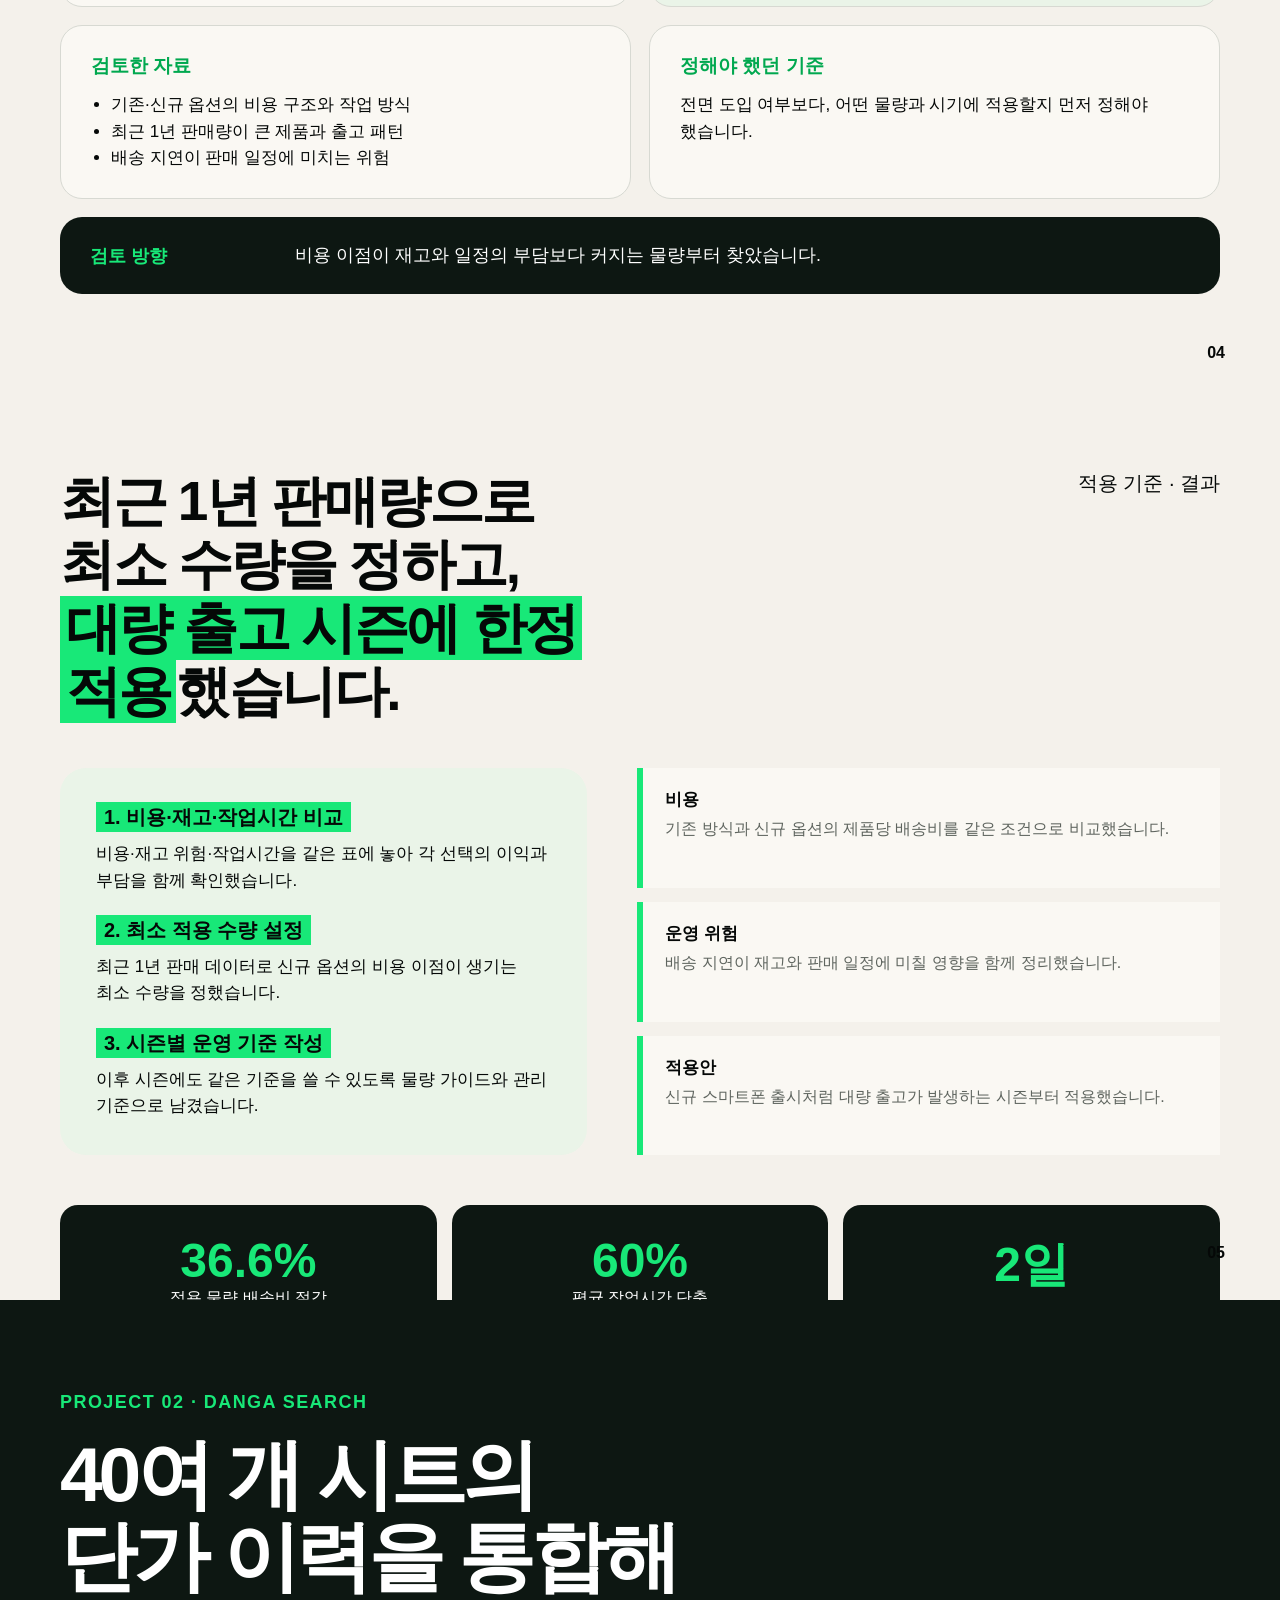
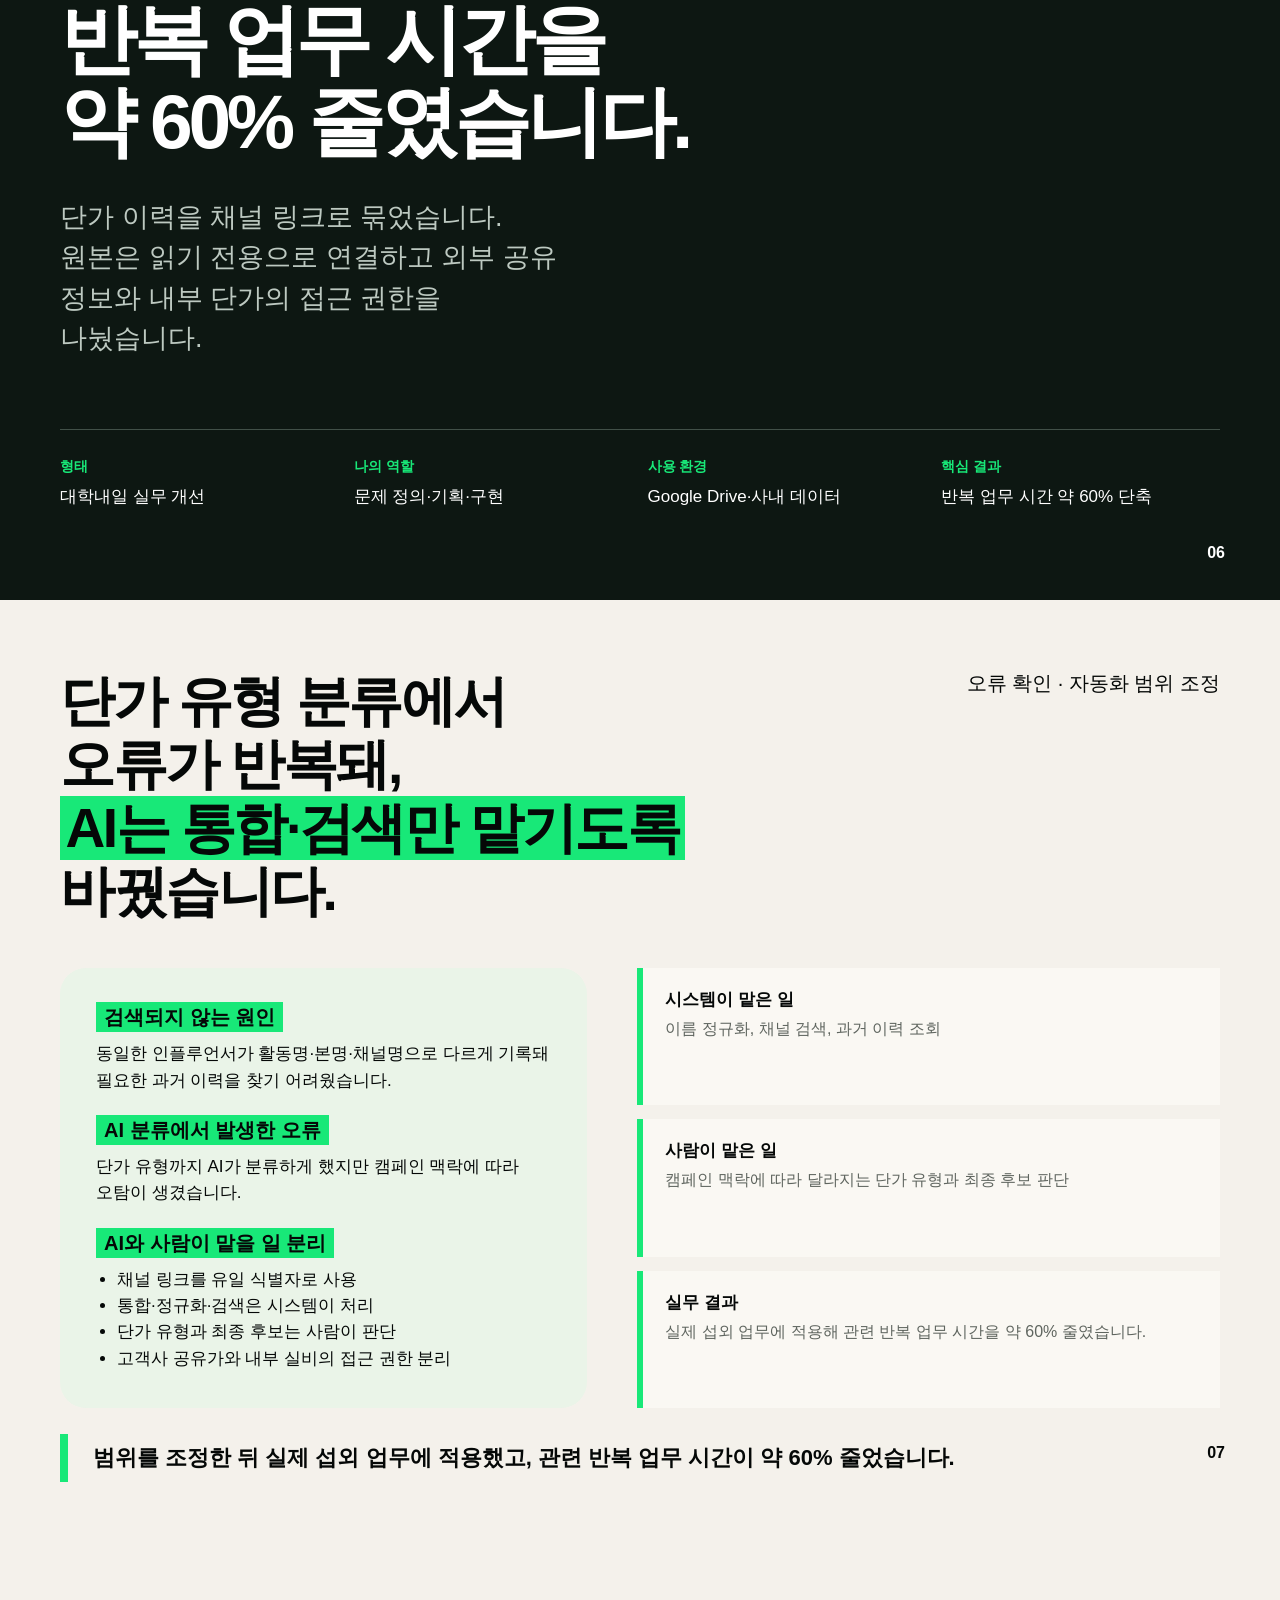
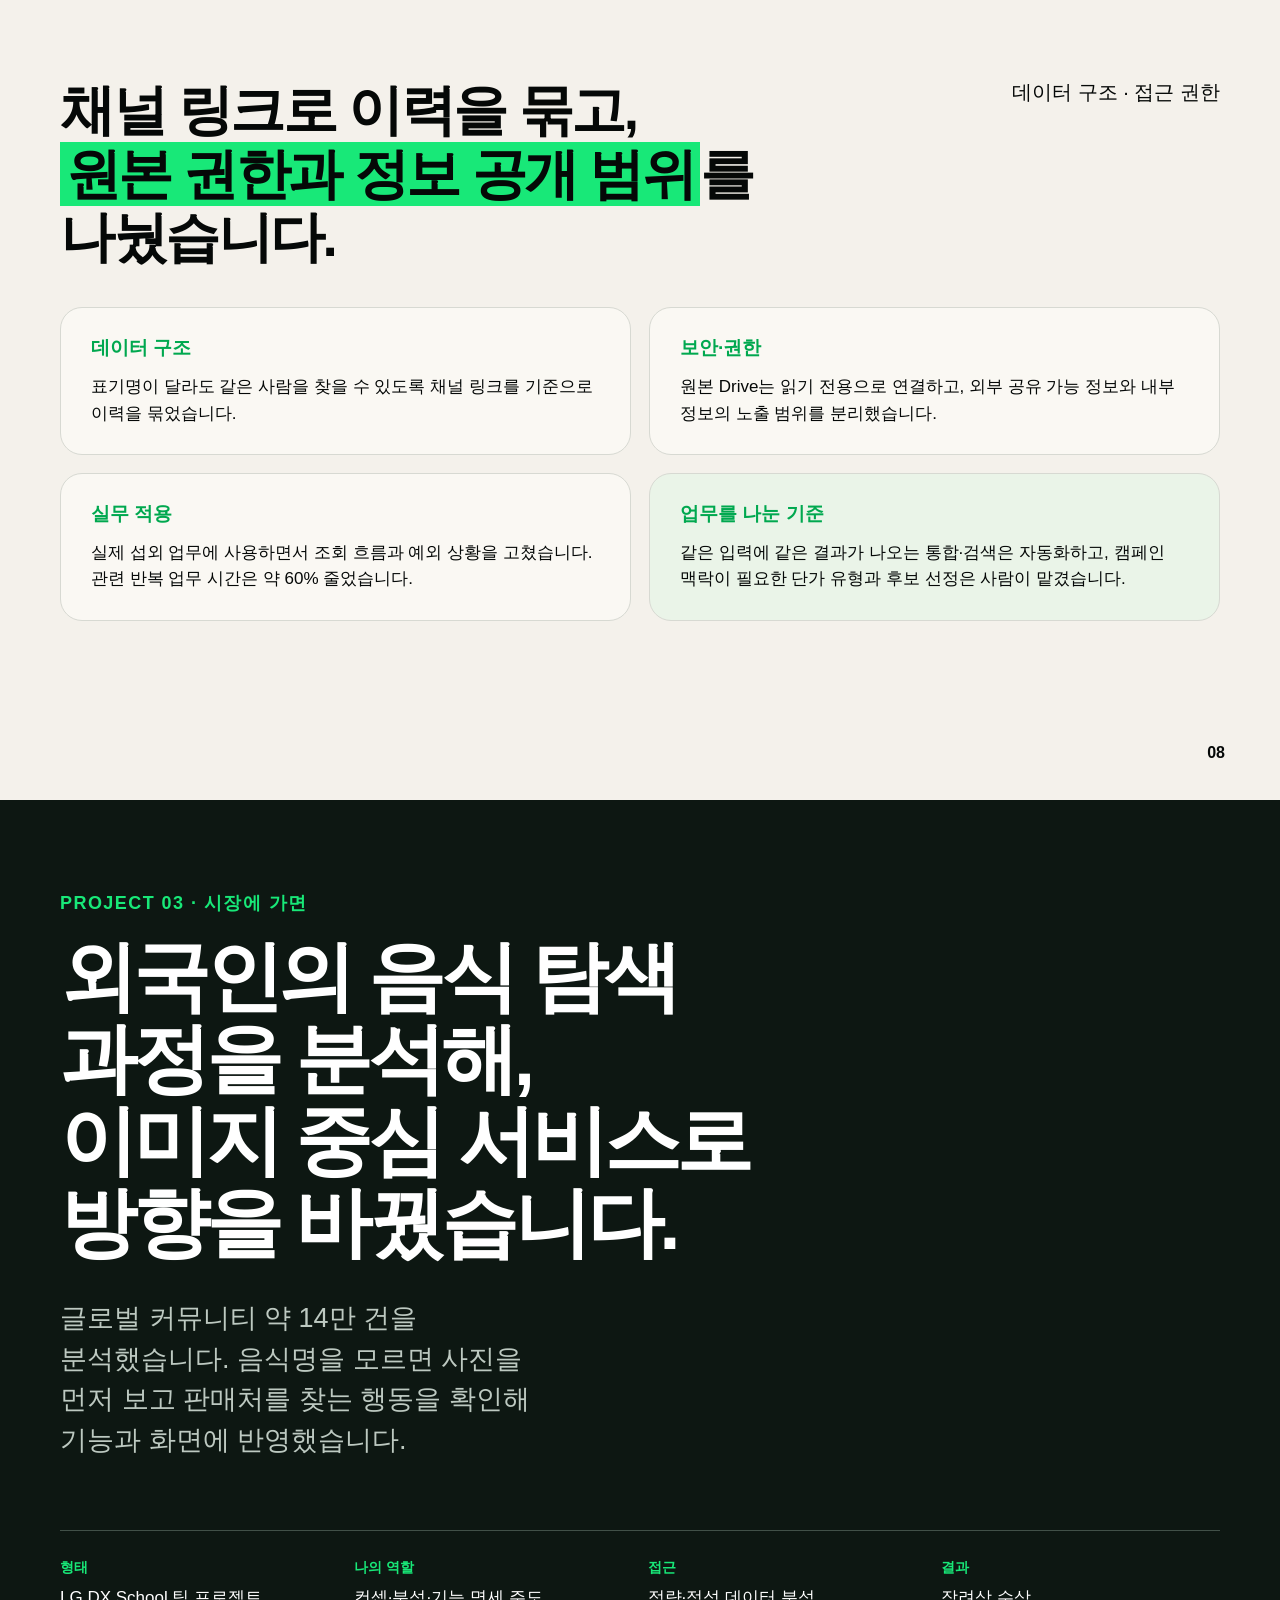
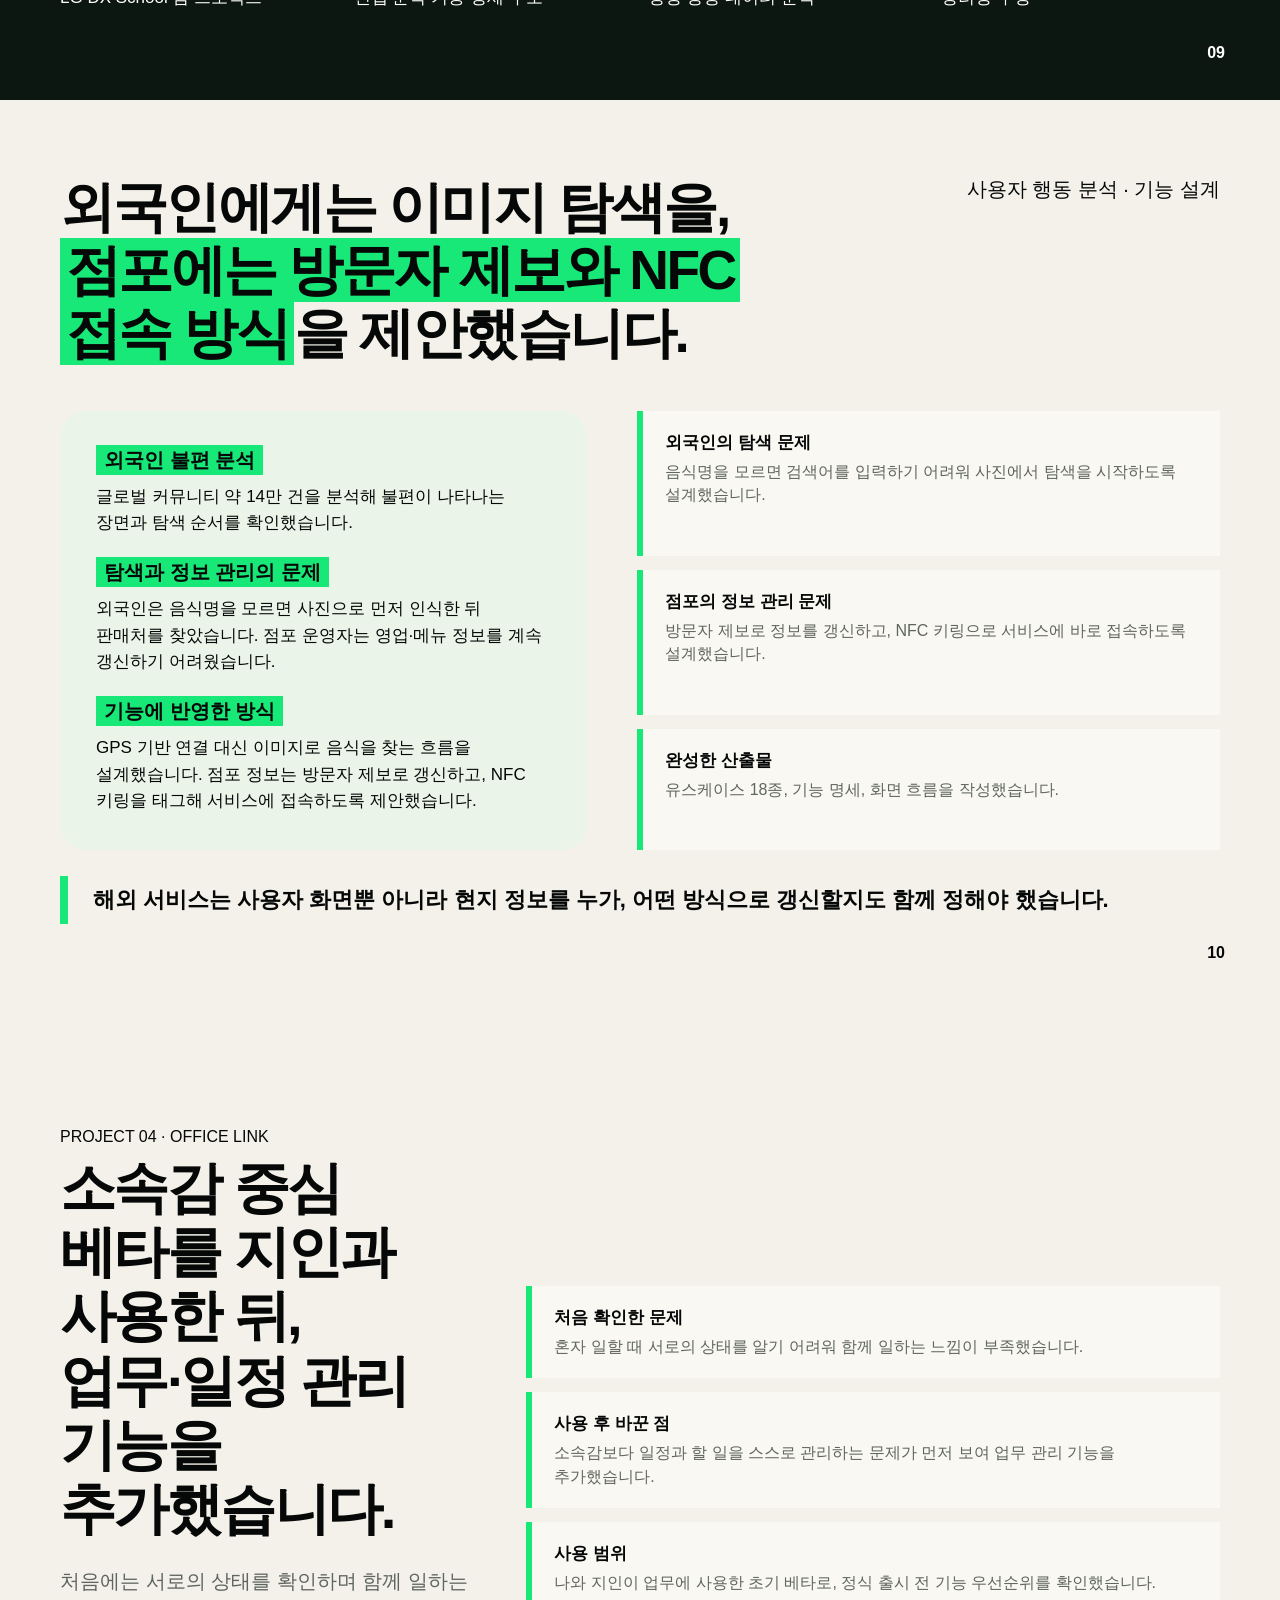
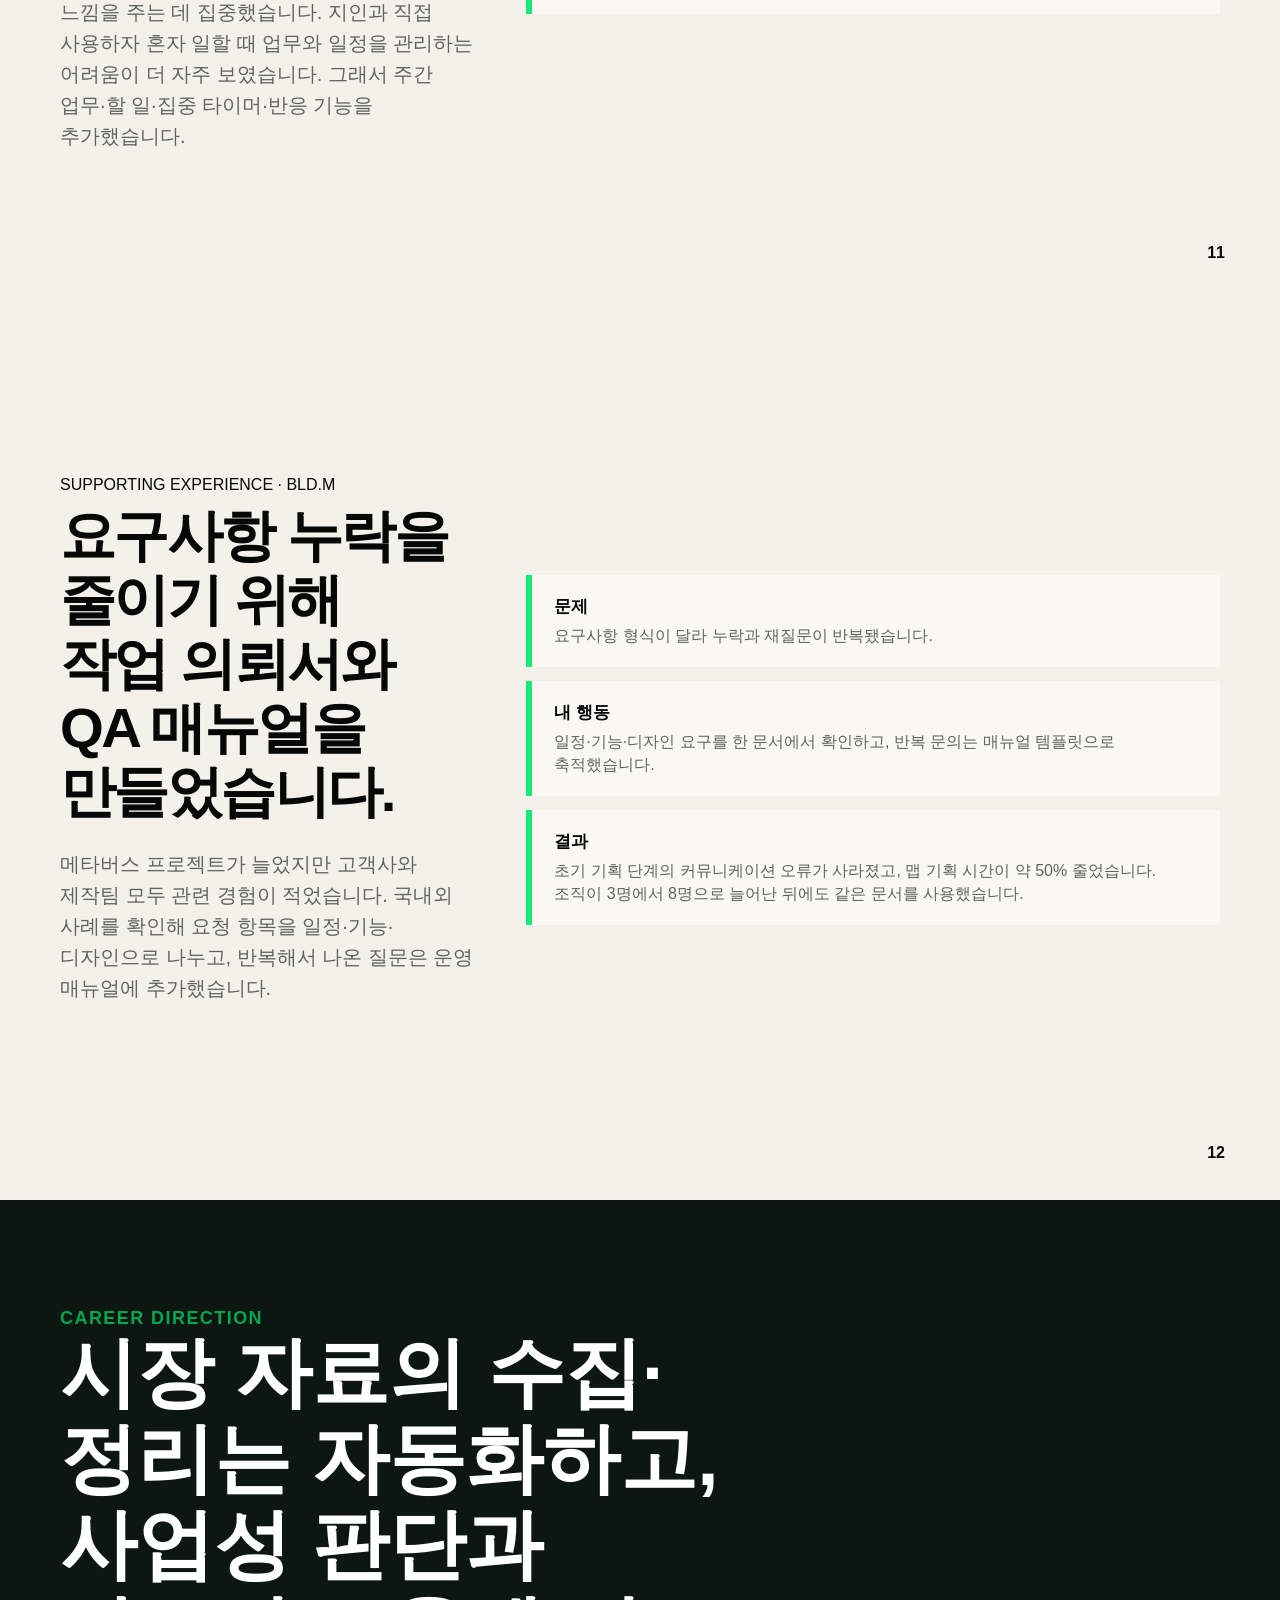
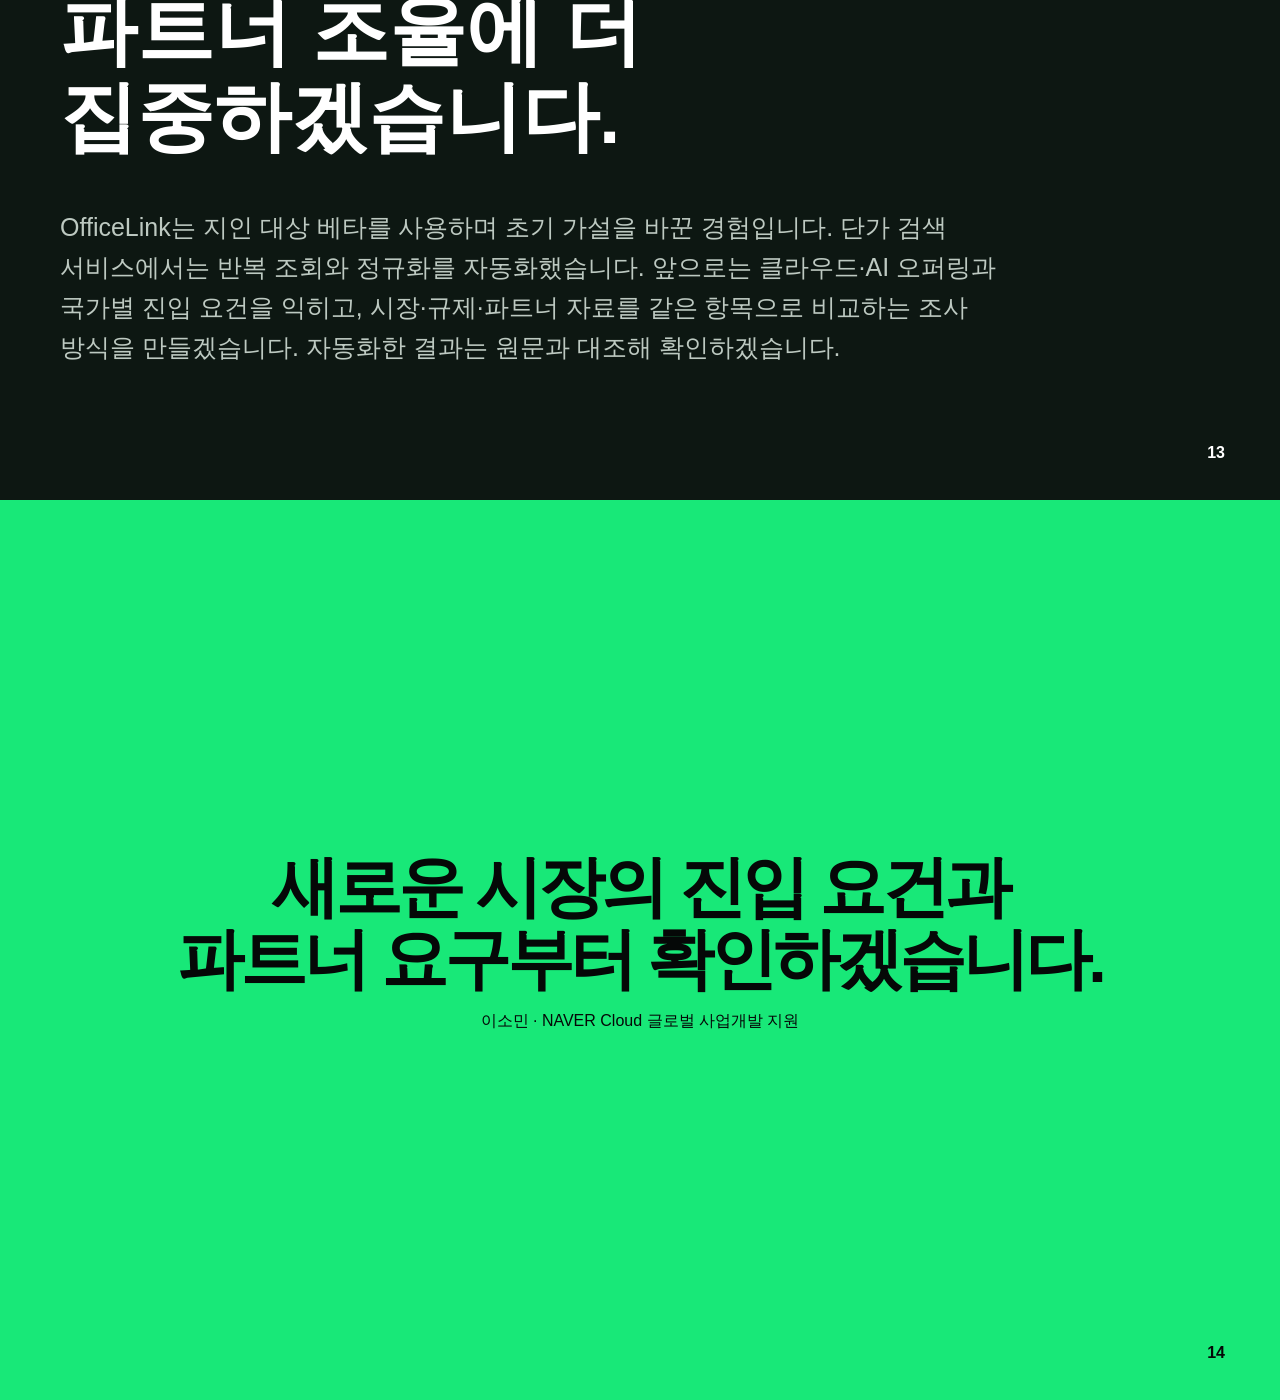
==== commit c1892fb6: "Rewrite portfolio copy around concrete evidence" ====
--- a/global/index.html
+++ b/global/index.html
@@ -1,20 +1,20 @@
 <!doctype html><html lang="ko"><head><meta charset="utf-8"><meta name="viewport" content="width=device-width,initial-scale=1"><title>이소민 · 글로벌 사업개발 포트폴리오</title><link rel="stylesheet" href="../classic.css"><link rel="stylesheet" href="../refined.css"></head><body>
-<section class="slide cover"><div class="inside"><h1>시장의 정보를,<br>사업의 근거로 바꿉니다.</h1><p class="sub">낯선 시장을 구조화하고 실행 조건까지 설계하는<br><span class="green">글로벌 사업개발 지원자</span> 이소민입니다.</p></div><span class="smallmeta">NAVER Cloud · 2026</span><span class="role">Global Business Development</span><span class="num">01</span></section>
-<section class="slide"><div class="inside summary"><h2>글로벌 사업개발 업무와 연결되는<br><span class="green">세 가지 경험</span>을 보여드립니다.</h2><div class="experience-list"><div class="exp"><h3>시장·운영 자료를 비교해 사업 적용 조건을 정했습니다.</h3><p>Spigen · 신규 배송 옵션의 최소 수량과 적용 시기 제안</p></div><div class="exp"><h3>반복 리서치 업무를 AI 워크플로우로 개선했습니다.</h3><p>단가 검색 서비스 · 사람과 AI의 역할 분리, 업무 약 60% 단축</p></div><div class="exp"><h3>해외 사용자의 행동을 조사해 서비스 제안으로 정리했습니다.</h3><p>시장에 가면 · 글로벌 커뮤니티 분석, 유스케이스 18종 작성</p></div></div></div><span class="num">02</span></section>
+<section class="slide cover compact-cover"><div class="inside"><h1 class="manual">배송 옵션의 적용 조건을 정했습니다.<br>반복 조회를 자동화했습니다.</h1><p class="sub">외국인의 음식 탐색 행동을 분석했습니다.<br><span class="green">이미지 중심 기능으로 정리했습니다.</span></p></div><span class="smallmeta">NAVER Cloud · 2026</span><span class="role">이소민 · Global Business Development</span><span class="num">01</span></section>
+<section class="slide"><div class="inside summary compact-summary"><h2>배송 옵션의 조건을 정하고,<br>반복 조회를 자동화하고,<br><span class="green">탐색 행동을 기능에 반영했습니다.</span></h2><div class="experience-list"><div class="exp"><h3>비용·재고 위험·작업시간을 비교해 신규 배송 옵션의 적용 조건을 정했습니다.</h3><p>Spigen · 최소 수량과 적용 시기 제안</p></div><div class="exp"><h3>단가 이력의 통합·검색을 자동화해 반복 업무 시간을 약 60% 줄였습니다.</h3><p>단가 검색 서비스 · 사람과 AI가 맡을 일 분리</p></div><div class="exp"><h3>외국인의 음식 탐색 행동을 분석해 이미지 중심 기능을 제안했습니다.</h3><p>시장에 가면 · 글로벌 커뮤니티 분석, 유스케이스 18종 작성</p></div></div></div><span class="num">02</span></section>
 
 <section class="slide project-cover"><div class="inside"><div class="kicker">PROJECT 01 · SPIGEN US</div><h2>비용·재고·작업시간을 비교해 신규 배송 옵션의 적용 조건을 정했습니다.</h2><p class="one-line">물류팀은 비용 절감을, 세일즈팀은 재고와 판매 일정을 우선했습니다. 최근 1년의 출고 데이터를 확인해 두 부서가 함께 검토할 수 있는 최소 수량과 적용 시기를 제안했습니다.</p><div class="project-info"><div><b>형태</b><span>Amazon 물류 실무</span></div><div><b>나의 역할</b><span>정책 분석·비교표·제안</span></div><div><b>협업 대상</b><span>물류팀·세일즈팀</span></div><div><b>핵심 결과</b><span>조건부 도입 합의</span></div></div></div><span class="num">04</span></section>
-<section class="slide"><div class="inside"><div class="page-head"><h2>논의가 길어진 이유를<br><span class="green">정보가 아니라 기준의 차이</span>로 봤습니다.</h2><span class="context">Background → Problem</span></div><div class="story-grid"><div class="story-card"><h3>상황</h3><p>FBA 정책 변경으로 동일 제품을 대량 발송할 때 비용을 낮출 수 있는 새 옵션이 생겼습니다. 대신 배송 기간이 늘어날 수 있어 판매 일정과 재고 운영에 영향을 줄 수 있었습니다.</p></div><div class="story-card problem"><h3>서로 다른 판단 기준</h3><p>물류팀은 비용과 작업 효율을, 세일즈팀은 품절 위험과 출시 일정을 우선했습니다. 같은 옵션을 각자의 기준으로만 설명하니 논의가 반복됐습니다.</p></div><div class="story-card"><h3>내가 확인한 것</h3><ul><li>기존·신규 옵션의 비용 구조와 작업 방식</li><li>최근 1년 판매량이 큰 제품과 출고 패턴</li><li>배송 지연이 판매 일정에 미치는 위험</li></ul></div><div class="story-card"><h3>문제 정의</h3><p>도입 여부를 설득하는 것이 아니라, 양쪽이 함께 판단할 수 있는 기준과 ‘어떤 물량에 적용할지’를 먼저 정해야 했습니다.</p></div></div><div class="decision"><b>판단의 전환</b><p>“새 옵션이 좋은가?”가 아니라 “어떤 조건에서 이점이 위험보다 커지는가?”로 질문을 바꿨습니다.</p></div></div><span class="num">05</span></section>
-<section class="slide"><div class="inside"><div class="page-head"><h2>비교표를 넘어<br><span class="green">실제 운영 가능한 절충안</span>을 제안했습니다.</h2><span class="context">Action → Result</span></div><div class="body-grid"><div class="logic"><div><h3>1. 공통 문서</h3><p>비용·재고 위험·작업시간을 같은 표에 놓아 각 선택의 이익과 부담을 동시에 보이게 했습니다.</p></div><div><h3>2. 적용 기준</h3><p>판매 데이터로 최소 적용 수량을 정하고, 대량 출고가 집중되는 신규 스마트폰 출시 시즌부터 한정 적용하도록 제안했습니다.</p></div><div><h3>3. 반복 가능한 운영</h3><p>한 번의 합의로 끝내지 않고 이후 시즌에도 검토할 수 있는 물량 가이드와 관리 기준으로 남겼습니다.</p></div></div><div class="facts"><div class="fact"><b>비용</b><span>기존 방식과 신규 옵션의 제품당 배송비를 같은 조건으로 비교했습니다.</span></div><div class="fact"><b>운영 위험</b><span>배송 지연이 재고와 판매 일정에 미칠 영향을 함께 정리했습니다.</span></div><div class="fact"><b>적용안</b><span>최근 1년 판매 데이터를 기준으로 최소 수량과 적용 시즌을 정했습니다.</span></div></div></div><div class="result-strip"><div><strong>36.6%</strong>적용 물량 배송비 절감</div><div><strong>60%</strong>평균 작업시간 단축</div><div><strong>2일</strong>부서 간 합의 완료</div></div></div><span class="num">06</span></section>
+<section class="slide"><div class="inside"><div class="page-head"><h2>물류팀과 세일즈팀이<br><span class="green">서로 다른 기준으로 판단해</span> 도입 논의가 반복됐습니다.</h2><span class="context">업무 배경 · 부서별 판단 기준</span></div><div class="story-grid"><div class="story-card"><h3>신규 옵션의 조건</h3><p>FBA 정책 변경으로 동일 제품을 대량 발송할 때 비용을 낮출 수 있는 새 옵션이 생겼습니다. 대신 배송 기간이 늘어날 수 있어 판매 일정과 재고 운영에 영향을 줄 수 있었습니다.</p></div><div class="story-card problem"><h3>부서별 우려</h3><p>물류팀은 비용과 작업 효율을, 세일즈팀은 품절 위험과 출시 일정을 우선했습니다. 같은 옵션을 각자의 기준으로만 설명하니 논의가 반복됐습니다.</p></div><div class="story-card"><h3>검토한 자료</h3><ul><li>기존·신규 옵션의 비용 구조와 작업 방식</li><li>최근 1년 판매량이 큰 제품과 출고 패턴</li><li>배송 지연이 판매 일정에 미치는 위험</li></ul></div><div class="story-card"><h3>정해야 했던 기준</h3><p>전면 도입 여부보다, 어떤 물량과 시기에 적용할지 먼저 정해야 했습니다.</p></div></div><div class="decision"><b>검토 방향</b><p>비용 이점이 재고와 일정의 부담보다 커지는 물량부터 찾았습니다.</p></div></div><span class="num">05</span></section>
+<section class="slide"><div class="inside"><div class="page-head"><h2>최근 1년 판매량으로 최소 수량을 정하고,<br><span class="green">대량 출고 시즌에 한정 적용</span>했습니다.</h2><span class="context">적용 기준 · 결과</span></div><div class="body-grid"><div class="logic"><div><h3>1. 비용·재고·작업시간 비교</h3><p>비용·재고 위험·작업시간을 같은 표에 놓아 각 선택의 이익과 부담을 함께 확인했습니다.</p></div><div><h3>2. 최소 적용 수량 설정</h3><p>최근 1년 판매 데이터로 신규 옵션의 비용 이점이 생기는 최소 수량을 정했습니다.</p></div><div><h3>3. 시즌별 운영 기준 작성</h3><p>이후 시즌에도 같은 기준을 쓸 수 있도록 물량 가이드와 관리 기준으로 남겼습니다.</p></div></div><div class="facts"><div class="fact"><b>비용</b><span>기존 방식과 신규 옵션의 제품당 배송비를 같은 조건으로 비교했습니다.</span></div><div class="fact"><b>운영 위험</b><span>배송 지연이 재고와 판매 일정에 미칠 영향을 함께 정리했습니다.</span></div><div class="fact"><b>적용안</b><span>신규 스마트폰 출시처럼 대량 출고가 발생하는 시즌부터 적용했습니다.</span></div></div></div><div class="result-strip"><div><strong>36.6%</strong>적용 물량 배송비 절감</div><div><strong>60%</strong>평균 작업시간 단축</div><div><strong>2일</strong>부서 간 합의 완료</div></div></div><span class="num">06</span></section>
 
-<section class="slide project-cover"><div class="inside"><div class="kicker">PROJECT 02 · DANGA SEARCH</div><h2>사람의 판단은 남기고, 찾는 시간만 줄였습니다.</h2><p class="one-line">40여 개 캠페인 시트에 흩어진 인플루언서 단가 이력을 채널 링크로 통합하고, 운영 권한까지 고려해 실무 도구로 구현했습니다.</p><div class="project-info"><div><b>형태</b><span>대학내일 실무 개선</span></div><div><b>나의 역할</b><span>문제 정의·기획·구현</span></div><div><b>사용 환경</b><span>Google Drive·사내 데이터</span></div><div><b>핵심 결과</b><span>실제 업무에 사용</span></div></div></div><span class="num">07</span></section>
-<section class="slide"><div class="inside"><div class="page-head"><h2>AI를 많이 쓰는 것보다<br><span class="green">어디까지 맡길지</span>가 중요했습니다.</h2><span class="context">Failure → Redesign</span></div><div class="body-grid"><div class="logic"><div><h3>문제 정의</h3><p>자료가 없는 것이 아니라 동일 인플루언서가 여러 이름으로 기록돼, 필요한 과거 이력을 제때 꺼낼 수 없는 문제였습니다.</p></div><div><h3>첫 시도와 실패</h3><p>단가 유형까지 AI가 분류하게 했지만 캠페인 맥락에 따라 오탐이 생겼습니다.</p></div><div><h3>역할 재설계</h3><ul><li>채널 링크를 유일 식별자로 사용</li><li>통합·정규화·검색은 시스템이 처리</li><li>단가 유형의 맥락 판단은 사람이 담당</li><li>고객사 공유가와 내부 실비의 접근 등급 분리</li></ul></div></div><div class="facts"><div class="fact"><b>시스템이 맡은 일</b><span>이름 정규화, 채널 검색, 과거 이력 조회처럼 기준이 분명한 반복 업무</span></div><div class="fact"><b>사람이 남긴 일</b><span>캠페인 맥락에 따라 달라지는 단가 유형과 최종 후보 판단</span></div><div class="fact"><b>실무 결과</b><span>실제 섭외 업무에 적용해 관련 반복 업무 시간을 약 60% 줄였습니다.</span></div></div></div><div class="takeaway">자동화 범위를 정할 때 정확도뿐 아니라 사람이 최종 판단해야 하는 지점을 함께 확인했습니다.</div></div><span class="num">08</span></section>
-<section class="slide"><div class="inside"><div class="page-head"><h2>검색 속도뿐 아니라<br><span class="green">실무 운영 조건</span>까지 검증했습니다.</h2><span class="context">Implementation → Learning</span></div><div class="story-grid"><div class="story-card"><h3>데이터 구조</h3><p>표기명이 달라도 같은 사람을 찾을 수 있도록 채널 링크를 기준으로 이력을 묶었습니다.</p></div><div class="story-card"><h3>보안·권한</h3><p>원본 Drive는 읽기 전용으로 연결하고, 외부 공유 가능 정보와 내부 정보의 노출 범위를 분리했습니다.</p></div><div class="story-card"><h3>실무 적용</h3><p>실제 섭외 업무에 사용하면서 조회 흐름과 예외 상황을 고쳤습니다. 관련 반복 업무 시간은 약 60% 줄었습니다.</p></div><div class="story-card problem"><h3>글로벌 BD에의 적용</h3><p>시장·경쟁·규제 자료의 수집과 정리를 자동화하되, 제안의 타당성과 파트너 판단은 사람이 검토하는 워크플로우로 확장할 수 있습니다.</p></div></div></div><span class="num">09</span></section>
+<section class="slide project-cover"><div class="inside"><div class="kicker">PROJECT 02 · DANGA SEARCH</div><h2>40여 개 시트의 단가 이력을 통합해 반복 업무 시간을 약 60% 줄였습니다.</h2><p class="one-line">단가 이력을 채널 링크로 묶었습니다. 원본은 읽기 전용으로 연결하고 외부 공유 정보와 내부 단가의 접근 권한을 나눴습니다.</p><div class="project-info"><div><b>형태</b><span>대학내일 실무 개선</span></div><div><b>나의 역할</b><span>문제 정의·기획·구현</span></div><div><b>사용 환경</b><span>Google Drive·사내 데이터</span></div><div><b>핵심 결과</b><span>반복 업무 시간 약 60% 단축</span></div></div></div><span class="num">07</span></section>
+<section class="slide"><div class="inside"><div class="page-head"><h2>단가 유형 분류에서 오류가 반복돼,<br><span class="green">AI는 통합·검색만 맡기도록</span> 바꿨습니다.</h2><span class="context">오류 확인 · 자동화 범위 조정</span></div><div class="body-grid"><div class="logic"><div><h3>검색되지 않는 원인</h3><p>동일한 인플루언서가 활동명·본명·채널명으로 다르게 기록돼 필요한 과거 이력을 찾기 어려웠습니다.</p></div><div><h3>AI 분류에서 발생한 오류</h3><p>단가 유형까지 AI가 분류하게 했지만 캠페인 맥락에 따라 오탐이 생겼습니다.</p></div><div><h3>AI와 사람이 맡을 일 분리</h3><ul><li>채널 링크를 유일 식별자로 사용</li><li>통합·정규화·검색은 시스템이 처리</li><li>단가 유형과 최종 후보는 사람이 판단</li><li>고객사 공유가와 내부 실비의 접근 권한 분리</li></ul></div></div><div class="facts"><div class="fact"><b>시스템이 맡은 일</b><span>이름 정규화, 채널 검색, 과거 이력 조회</span></div><div class="fact"><b>사람이 맡은 일</b><span>캠페인 맥락에 따라 달라지는 단가 유형과 최종 후보 판단</span></div><div class="fact"><b>실무 결과</b><span>실제 섭외 업무에 적용해 관련 반복 업무 시간을 약 60% 줄였습니다.</span></div></div></div><div class="takeaway">범위를 조정한 뒤 실제 섭외 업무에 적용했고, 관련 반복 업무 시간이 약 60% 줄었습니다.</div></div><span class="num">08</span></section>
+<section class="slide"><div class="inside"><div class="page-head"><h2>채널 링크로 이력을 묶고,<br><span class="green">원본 권한과 정보 공개 범위</span>를 나눴습니다.</h2><span class="context">데이터 구조 · 접근 권한</span></div><div class="story-grid"><div class="story-card"><h3>데이터 구조</h3><p>표기명이 달라도 같은 사람을 찾을 수 있도록 채널 링크를 기준으로 이력을 묶었습니다.</p></div><div class="story-card"><h3>보안·권한</h3><p>원본 Drive는 읽기 전용으로 연결하고, 외부 공유 가능 정보와 내부 정보의 노출 범위를 분리했습니다.</p></div><div class="story-card"><h3>실무 적용</h3><p>실제 섭외 업무에 사용하면서 조회 흐름과 예외 상황을 고쳤습니다. 관련 반복 업무 시간은 약 60% 줄었습니다.</p></div><div class="story-card problem"><h3>업무를 나눈 기준</h3><p>같은 입력에 같은 결과가 나오는 통합·검색은 자동화하고, 캠페인 맥락이 필요한 단가 유형과 후보 선정은 사람이 맡겼습니다.</p></div></div></div><span class="num">09</span></section>
 
 <section class="slide project-cover"><div class="inside"><div class="kicker">PROJECT 03 · 시장에 가면</div><h2>외국인의 음식 탐색 과정을 분석해, 이미지 중심 서비스로 방향을 바꿨습니다.</h2><p class="one-line">글로벌 커뮤니티 약 14만 건을 분석했습니다. 음식명을 모르면 사진을 먼저 보고 판매처를 찾는 행동을 확인해 기능과 화면에 반영했습니다.</p><div class="project-info"><div><b>형태</b><span>LG DX School 팀 프로젝트</span></div><div><b>나의 역할</b><span>컨셉·분석·기능 명세 주도</span></div><div><b>접근</b><span>정량·정성 데이터 분석</span></div><div><b>결과</b><span>장려상 수상</span></div></div></div><span class="num">10</span></section>
-<section class="slide"><div class="inside"><div class="page-head"><h2>“정보가 부족하다”를<br><span class="green">두 사용자의 행동 문제</span>로 나눴습니다.</h2><span class="context">Market Research → Offering</span></div><div class="body-grid"><div class="logic"><div><h3>분석</h3><p>글로벌 커뮤니티 약 14만 건을 분석해 불편이 나타나는 장면과 탐색 순서를 확인했습니다.</p></div><div><h3>발견</h3><p>외국인은 음식명을 모르면 사진으로 먼저 인식한 뒤 판매처를 찾았습니다. 반면 점포 운영자는 영업·메뉴 정보를 계속 갱신하기 어려웠습니다.</p></div><div><h3>제안으로 전환</h3><p>GPS 정밀도에 기대던 초기안을 버리고 이미지 중심 탐색과 점포의 NFC 정보 등록 흐름을 설계했습니다.</p></div></div><div class="facts"><div class="fact"><b>외국인의 탐색 문제</b><span>음식명을 모르면 검색어를 입력하기 어렵기 때문에 사진에서 탐색을 시작하도록 설계했습니다.</span></div><div class="fact"><b>점포의 정보 관리 문제</b><span>점주가 정보를 계속 수정하기 어렵다는 점을 반영해 방문자 제보와 NFC 등록 흐름을 제안했습니다.</span></div><div class="fact"><b>내가 만든 산출물</b><span>분석 결과를 유스케이스 18종, 기능 명세, 화면 흐름으로 정리했습니다.</span></div></div></div><div class="takeaway">해외 시장 제안에서도 현지 사용자의 행동과 운영 주체의 제약을 함께 확인하겠습니다.</div></div><span class="num">11</span></section>
+<section class="slide"><div class="inside"><div class="page-head"><h2>외국인에게는 이미지 탐색을,<br><span class="green">점포에는 방문자 제보와 NFC 접속 방식</span>을 제안했습니다.</h2><span class="context">사용자 행동 분석 · 기능 설계</span></div><div class="body-grid"><div class="logic"><div><h3>외국인 불편 분석</h3><p>글로벌 커뮤니티 약 14만 건을 분석해 불편이 나타나는 장면과 탐색 순서를 확인했습니다.</p></div><div><h3>탐색과 정보 관리의 문제</h3><p>외국인은 음식명을 모르면 사진으로 먼저 인식한 뒤 판매처를 찾았습니다. 점포 운영자는 영업·메뉴 정보를 계속 갱신하기 어려웠습니다.</p></div><div><h3>기능에 반영한 방식</h3><p>GPS 기반 연결 대신 이미지로 음식을 찾는 흐름을 설계했습니다. 점포 정보는 방문자 제보로 갱신하고, NFC 키링을 태그해 서비스에 접속하도록 제안했습니다.</p></div></div><div class="facts"><div class="fact"><b>외국인의 탐색 문제</b><span>음식명을 모르면 검색어를 입력하기 어려워 사진에서 탐색을 시작하도록 설계했습니다.</span></div><div class="fact"><b>점포의 정보 관리 문제</b><span>방문자 제보로 정보를 갱신하고, NFC 키링으로 서비스에 바로 접속하도록 설계했습니다.</span></div><div class="fact"><b>완성한 산출물</b><span>유스케이스 18종, 기능 명세, 화면 흐름을 작성했습니다.</span></div></div></div><div class="takeaway">해외 서비스는 사용자 화면뿐 아니라 현지 정보를 누가, 어떤 방식으로 갱신할지도 함께 정해야 했습니다.</div></div><span class="num">11</span></section>
 
-<section class="slide"><div class="inside mini-project"><div><div class="project-label">PROJECT 04 · OFFICE LINK</div><h2>사회 변화 관찰에서 시작해, 작은 베타로 가설을 고쳤습니다.</h2><p class="brief">프리랜서처럼 조직과 공간 없이 일하는 사람의 소속감 문제에서 출발했습니다. 친구들과 직접 사용하자 혼자 일할 때의 자기관리 문제도 보였고, 주간 업무·할 일·집중 타이머·반응 기능으로 범위를 넓혔습니다.</p></div><div class="facts"><div class="fact"><b>처음 확인한 문제</b><span>혼자 일할 때 서로의 상태를 알기 어려워 함께 일하는 느낌이 부족했습니다.</span></div><div class="fact"><b>사용 후 바꾼 점</b><span>소속감보다 일정과 할 일을 스스로 관리하는 문제가 먼저 보여 업무 관리 기능을 추가했습니다.</span></div><div class="fact"><b>검증 범위</b><span>시장 출시 성과가 아니라, 나와 지인이 실제 작업에 사용한 초기 베타입니다.</span></div></div></div><span class="num">12</span></section>
-<section class="slide"><div class="inside mini-project"><div><div class="project-label">SUPPORTING EXPERIENCE · BLD.M</div><h2>고객 요청을 작업 의뢰서와 QA 매뉴얼로 정리했습니다.</h2><p class="brief">메타버스 프로젝트가 늘었지만 고객사와 제작팀 모두 관련 경험이 적었습니다. 국내외 사례를 확인해 요청 항목을 일정·기능·디자인으로 나누고, 반복해서 나온 질문은 운영 매뉴얼에 추가했습니다.</p></div><div class="facts"><div class="fact"><b>문제</b><span>요구사항 형식이 달라 누락과 재질문이 반복됐습니다.</span></div><div class="fact"><b>내 행동</b><span>일정·기능·디자인 요구를 한 문서에서 확인하고, 반복 문의는 매뉴얼 템플릿으로 축적했습니다.</span></div><div class="fact"><b>의미</b><span>해외 파트너와 내부 조직의 요구가 다를 때도 같은 문서에서 항목별로 확인할 수 있습니다.</span></div></div></div><span class="num">13</span></section>
-<section class="slide learning"><div class="inside"><div class="kicker">CAREER DIRECTION</div><h2>AI로 근거를 빠르게 만들고, 사람과 시장을 연결하는 사업개발자로 성장하겠습니다.</h2><p>OfficeLink에서 시장 변화를 작은 서비스로 검증했고, 단가 검색 서비스에서는 반복 리서치와 정리를 자동화했습니다. 앞으로는 클라우드·AI 오퍼링과 해외 진입 요건을 학습해, 현지 파트너의 요구를 실행 가능한 제안과 협업 구조로 바꾸겠습니다.</p></div><span class="num">14</span></section>
-<section class="slide closing"><div><h2>낯선 시장에서도,<br>검토 가능한 근거부터 만들겠습니다.</h2><p>이소민 · NAVER Cloud 글로벌 사업개발 지원</p></div><span class="num">15</span></section>
+<section class="slide"><div class="inside mini-project"><div><div class="project-label">PROJECT 04 · OFFICE LINK</div><h2>소속감 중심 베타를 지인과 사용한 뒤,<br>업무·일정 관리 기능을 추가했습니다.</h2><p class="brief">처음에는 서로의 상태를 확인하며 함께 일하는 느낌을 주는 데 집중했습니다. 지인과 직접 사용하자 혼자 일할 때 업무와 일정을 관리하는 어려움이 더 자주 보였습니다. 그래서 주간 업무·할 일·집중 타이머·반응 기능을 추가했습니다.</p></div><div class="facts"><div class="fact"><b>처음 확인한 문제</b><span>혼자 일할 때 서로의 상태를 알기 어려워 함께 일하는 느낌이 부족했습니다.</span></div><div class="fact"><b>사용 후 바꾼 점</b><span>소속감보다 일정과 할 일을 스스로 관리하는 문제가 먼저 보여 업무 관리 기능을 추가했습니다.</span></div><div class="fact"><b>사용 범위</b><span>나와 지인이 업무에 사용한 초기 베타로, 정식 출시 전 기능 우선순위를 확인했습니다.</span></div></div></div><span class="num">12</span></section>
+<section class="slide"><div class="inside mini-project"><div><div class="project-label">SUPPORTING EXPERIENCE · BLD.M</div><h2>요구사항 누락을 줄이기 위해<br>작업 의뢰서와 QA 매뉴얼을 만들었습니다.</h2><p class="brief">메타버스 프로젝트가 늘었지만 고객사와 제작팀 모두 관련 경험이 적었습니다. 국내외 사례를 확인해 요청 항목을 일정·기능·디자인으로 나누고, 반복해서 나온 질문은 운영 매뉴얼에 추가했습니다.</p></div><div class="facts"><div class="fact"><b>문제</b><span>요구사항 형식이 달라 누락과 재질문이 반복됐습니다.</span></div><div class="fact"><b>내 행동</b><span>일정·기능·디자인 요구를 한 문서에서 확인하고, 반복 문의는 매뉴얼 템플릿으로 축적했습니다.</span></div><div class="fact"><b>결과</b><span>초기 기획 단계의 커뮤니케이션 오류가 사라졌고, 맵 기획 시간이 약 50% 줄었습니다. 조직이 3명에서 8명으로 늘어난 뒤에도 같은 문서를 사용했습니다.</span></div></div></div><span class="num">13</span></section>
+<section class="slide learning"><div class="inside"><div class="kicker">CAREER DIRECTION</div><h2>시장 자료의 수집·정리는 자동화하고,<br>사업성 판단과 파트너 조율에 더 집중하겠습니다.</h2><p>OfficeLink는 지인 대상 베타를 사용하며 초기 가설을 바꾼 경험입니다. 단가 검색 서비스에서는 반복 조회와 정규화를 자동화했습니다. 앞으로는 클라우드·AI 오퍼링과 국가별 진입 요건을 익히고, 시장·규제·파트너 자료를 같은 항목으로 비교하는 조사 방식을 만들겠습니다. 자동화한 결과는 원문과 대조해 확인하겠습니다.</p></div><span class="num">14</span></section>
+<section class="slide closing"><div><h2 class="manual">새로운 시장의 진입 요건과<br>파트너 요구부터 확인하겠습니다.</h2><p>이소민 · NAVER Cloud 글로벌 사업개발 지원</p></div><span class="num">15</span></section>
 <nav class="nav"><button data-prev>←</button><span><span data-current>01</span> / <span data-total>15</span></span><button data-next>→</button></nav><script src="../deck.js"></script></body></html>
--- a/refined.css
+++ b/refined.css
@@ -2,6 +2,7 @@
 .toc.four .toc-card .n{font-size:54px}
 .toc.four .toc-card h3{font-size:27px}
 .story-grid{display:grid;grid-template-columns:1fr 1fr;gap:18px;margin-top:38px}
+.body-grid{height:auto}
 .story-card{border:1px solid var(--line);border-radius:22px;padding:27px 30px;background:#faf8f3}
 .story-card.problem{background:var(--soft)}
 .story-card h3{font-size:19px;margin:0 0 13px;color:#00a84f}
@@ -13,6 +14,7 @@
 .metric-note{font-size:15px;color:var(--muted);margin-top:14px}
 .artifact.single{grid-template-columns:1fr}.artifact.contain img{object-fit:contain;background:white}
 .artifact .artifact-caption{grid-column:1/-1;margin:0;text-align:center}
+.compact-cover h1{font-size:clamp(58px,5.8vw,96px);max-width:17ch}.compact-cover .manual{font-size:clamp(58px,5.5vw,94px)}.compact-cover .sub{font-size:clamp(24px,2.1vw,36px);margin-top:30px;max-width:42ch}.compact-summary{grid-template-columns:.9fr 1.1fr;gap:60px}.compact-summary h2{font-size:clamp(46px,4.1vw,68px);line-height:1.16}
 .mini-project{display:grid;grid-template-columns:.75fr 1.25fr;gap:50px;align-items:center}
 .mini-project h2{font-size:clamp(42px,4.4vw,72px);line-height:1.14;letter-spacing:-.045em;margin:10px 0 25px}
 .mini-project .brief{font-size:20px;line-height:1.55;color:var(--muted)}
@@ -28,4 +30,47 @@
 .cover .manual{font-size:clamp(60px,6vw,104px)}
 .mini-project .manual{font-size:clamp(38px,3.4vw,60px)}
 .learning .manual{font-size:clamp(48px,4.7vw,80px)}
+.closing .manual{font-size:clamp(52px,5.2vw,82px)}
+@media (max-height:800px) and (min-width:761px){
+  .inside{width:calc(100% - 80px);padding:30px 0}
+  .role{left:40px;bottom:28px;font-size:22px}
+  .smallmeta{right:40px;top:28px;font-size:16px}
+  .num{right:40px;bottom:28px}
+  .summary{gap:45px}
+  .compact-summary h2{font-size:clamp(40px,3.7vw,54px)}
+  .experience-list{gap:12px}
+  .exp{padding:12px 0}
+  .exp h3{font-size:20px}
+  .exp p{font-size:14px}
+  .project-cover h2{font-size:clamp(46px,4.8vw,70px);margin:14px 0 20px}
+  .project-cover .one-line{font-size:20px;line-height:1.4}
+  .project-info{margin-top:30px;padding-top:18px}
+  .project-info span{font-size:15px}
+  .page-head h2{font-size:clamp(36px,3.7vw,54px)}
+  .page-head .context{font-size:16px}
+  .body-grid{gap:30px;margin-top:24px}
+  .logic{padding:22px;gap:12px}
+  .logic h3{font-size:17px}
+  .logic p,.logic li{font-size:14px;line-height:1.45}
+  .facts{gap:9px}
+  .fact{padding:12px 16px}
+  .fact b{font-size:14px;margin-bottom:4px}
+  .fact span{font-size:13px;line-height:1.35}
+  .story-grid{gap:12px;margin-top:22px}
+  .story-card{padding:17px 20px;border-radius:16px}
+  .story-card h3{font-size:16px;margin-bottom:8px}
+  .story-card p,.story-card li{font-size:14px;line-height:1.4}
+  .decision{grid-template-columns:140px 1fr;gap:18px;margin-top:12px;padding:16px 20px}
+  .decision b,.decision p{font-size:15px}
+  .result-strip{gap:10px;margin-top:22px}
+  .result-strip div{padding:15px}
+  .result-strip strong{font-size:36px}
+  .takeaway{margin-top:14px;padding:6px 0 6px 18px;font-size:16px}
+  .mini-project{gap:30px}
+  .mini-project h2{font-size:clamp(34px,3.5vw,48px);margin:8px 0 15px}
+  .mini-project .brief{font-size:15px;line-height:1.4}
+  .learning h2{font-size:clamp(46px,4.8vw,68px)}
+  .learning p{font-size:19px;margin-top:25px}
+  .closing .manual{font-size:clamp(46px,4.8vw,68px)}
+}
 @media(max-width:760px){.toc.four,.story-grid,.mini-project,.decision{grid-template-columns:1fr}.manual{white-space:normal}}
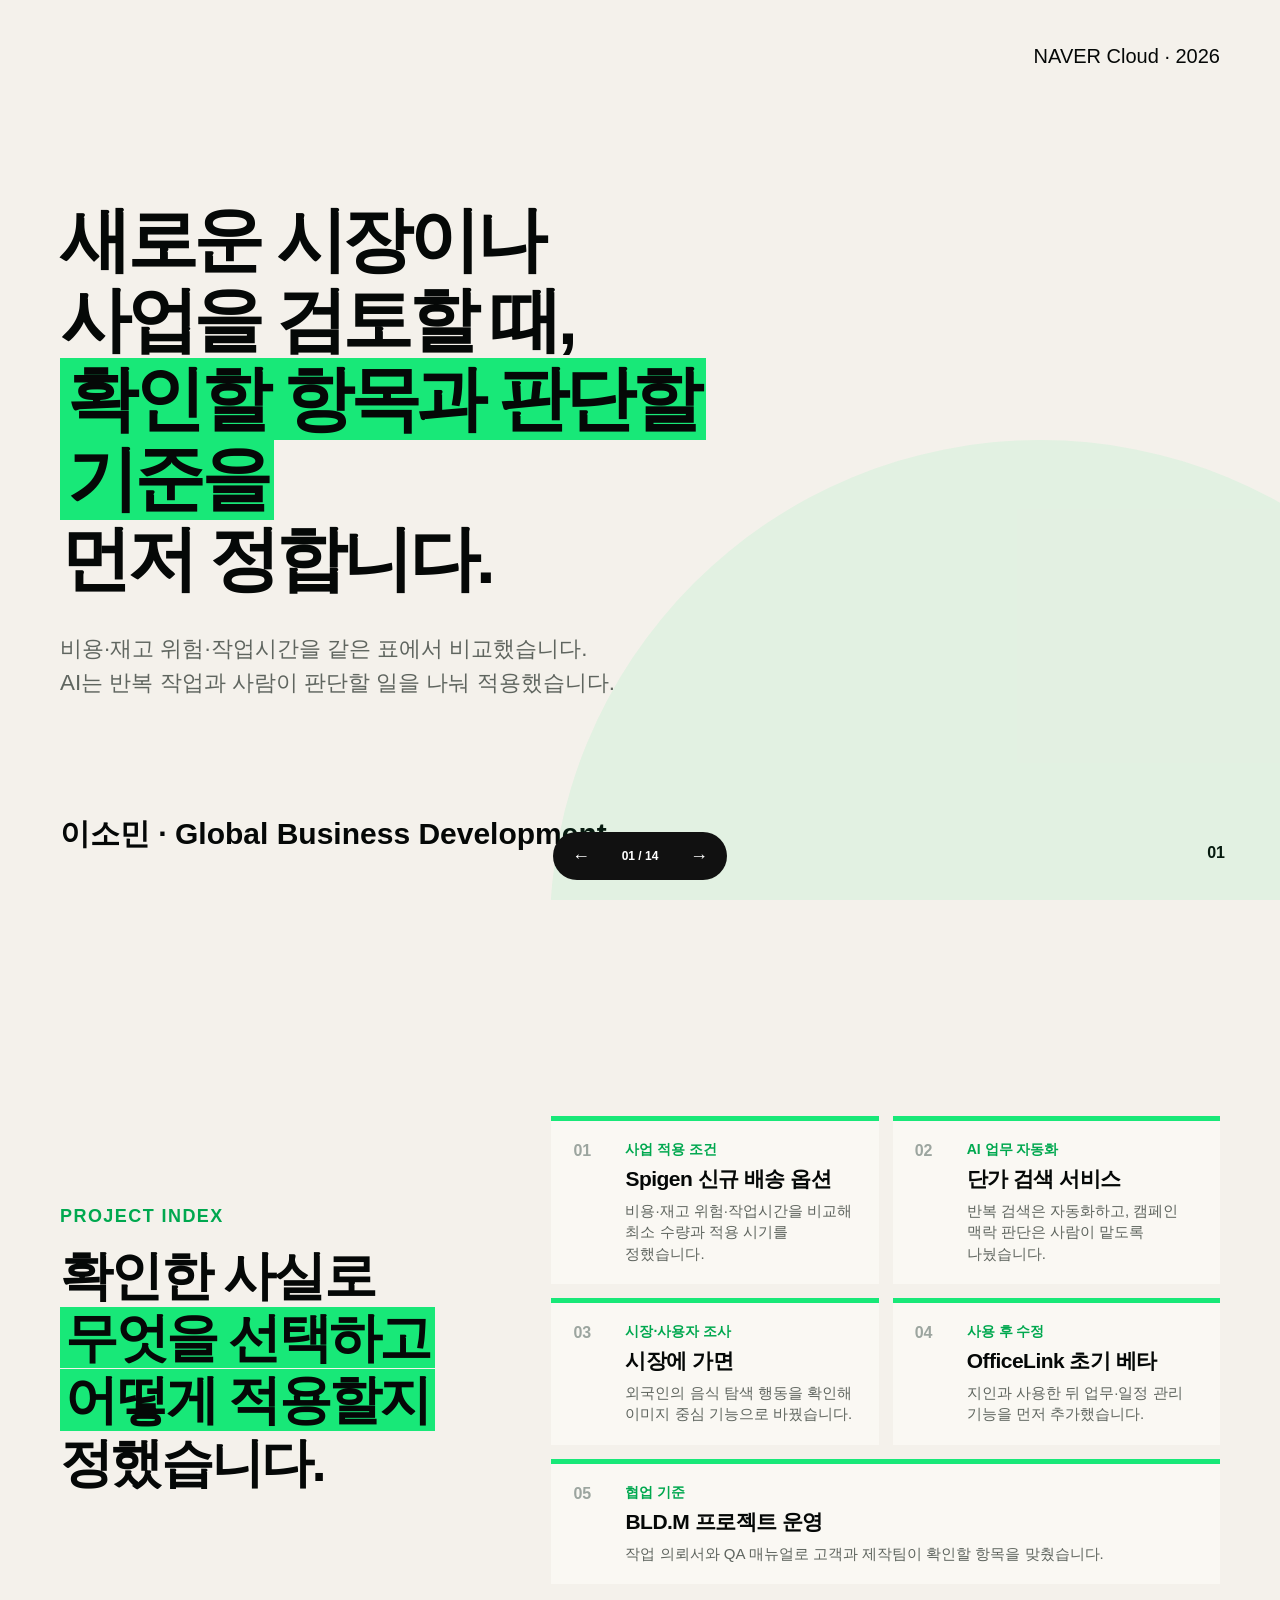
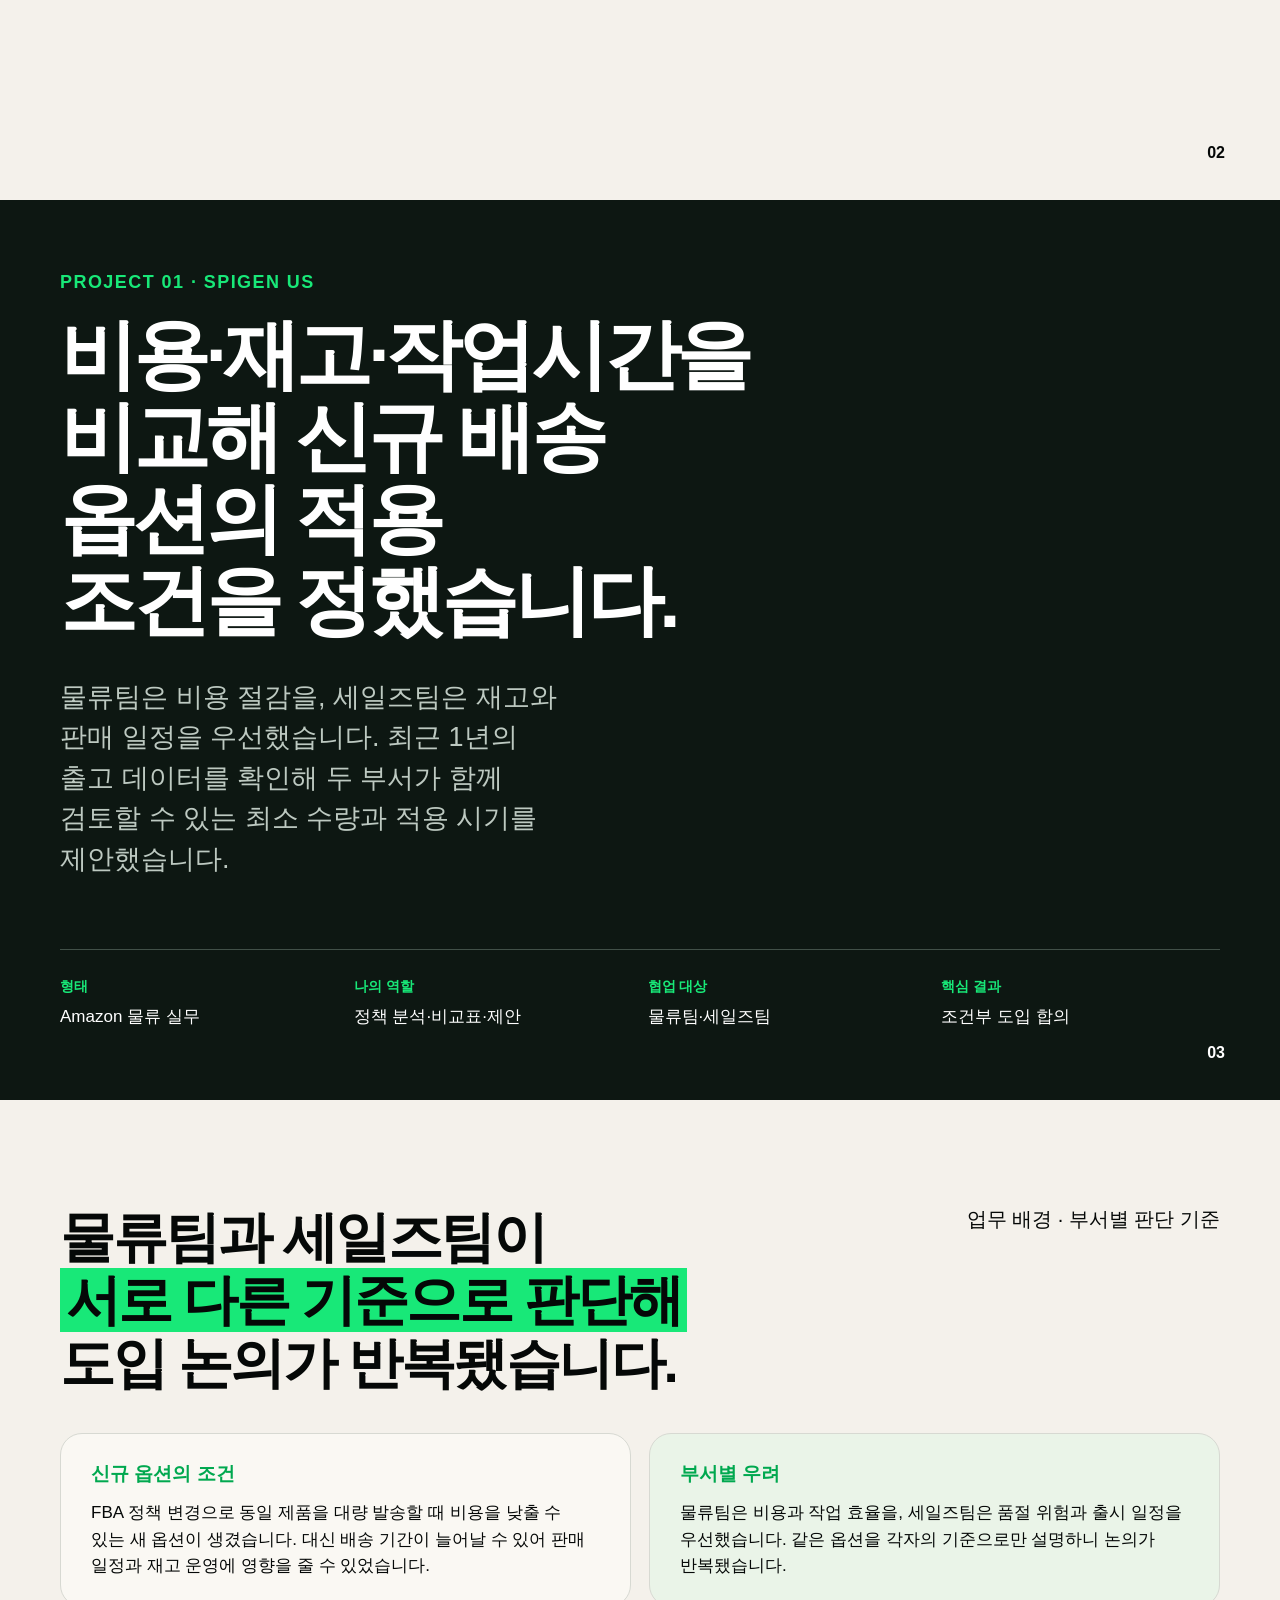
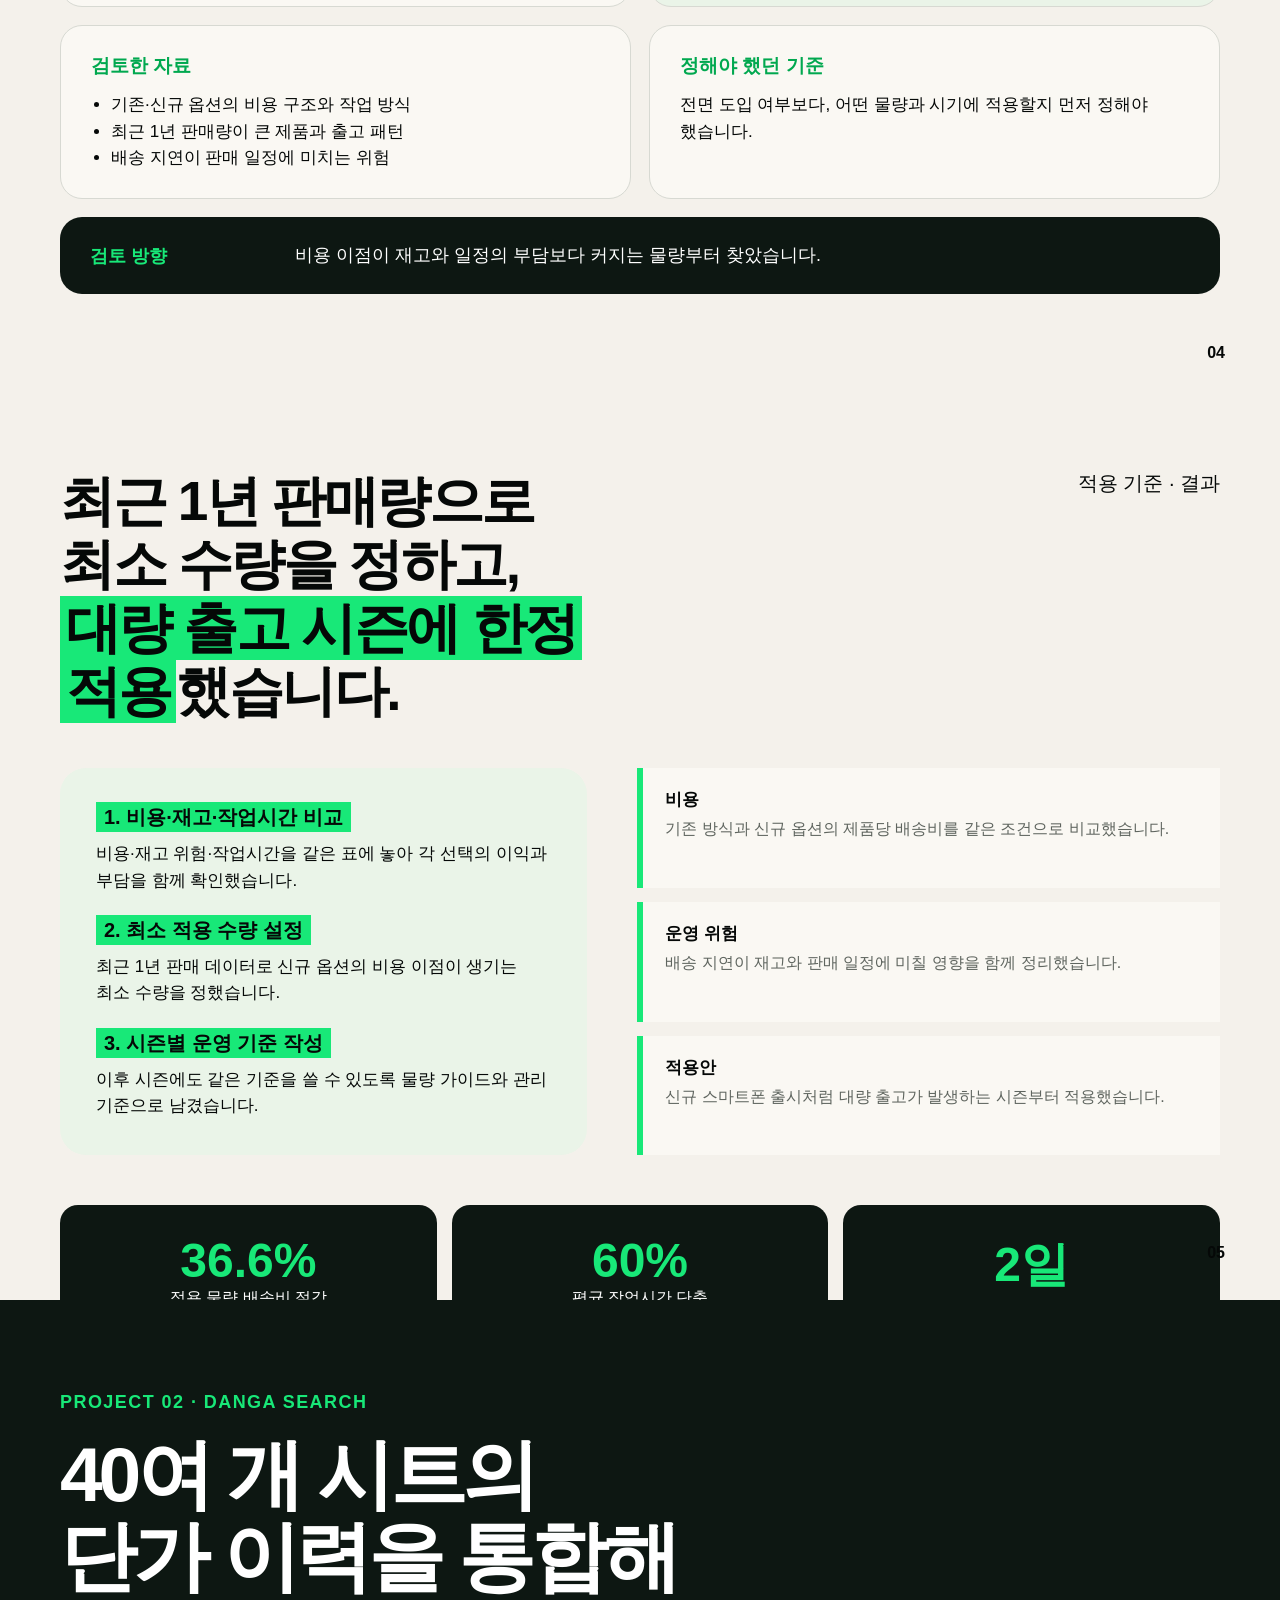
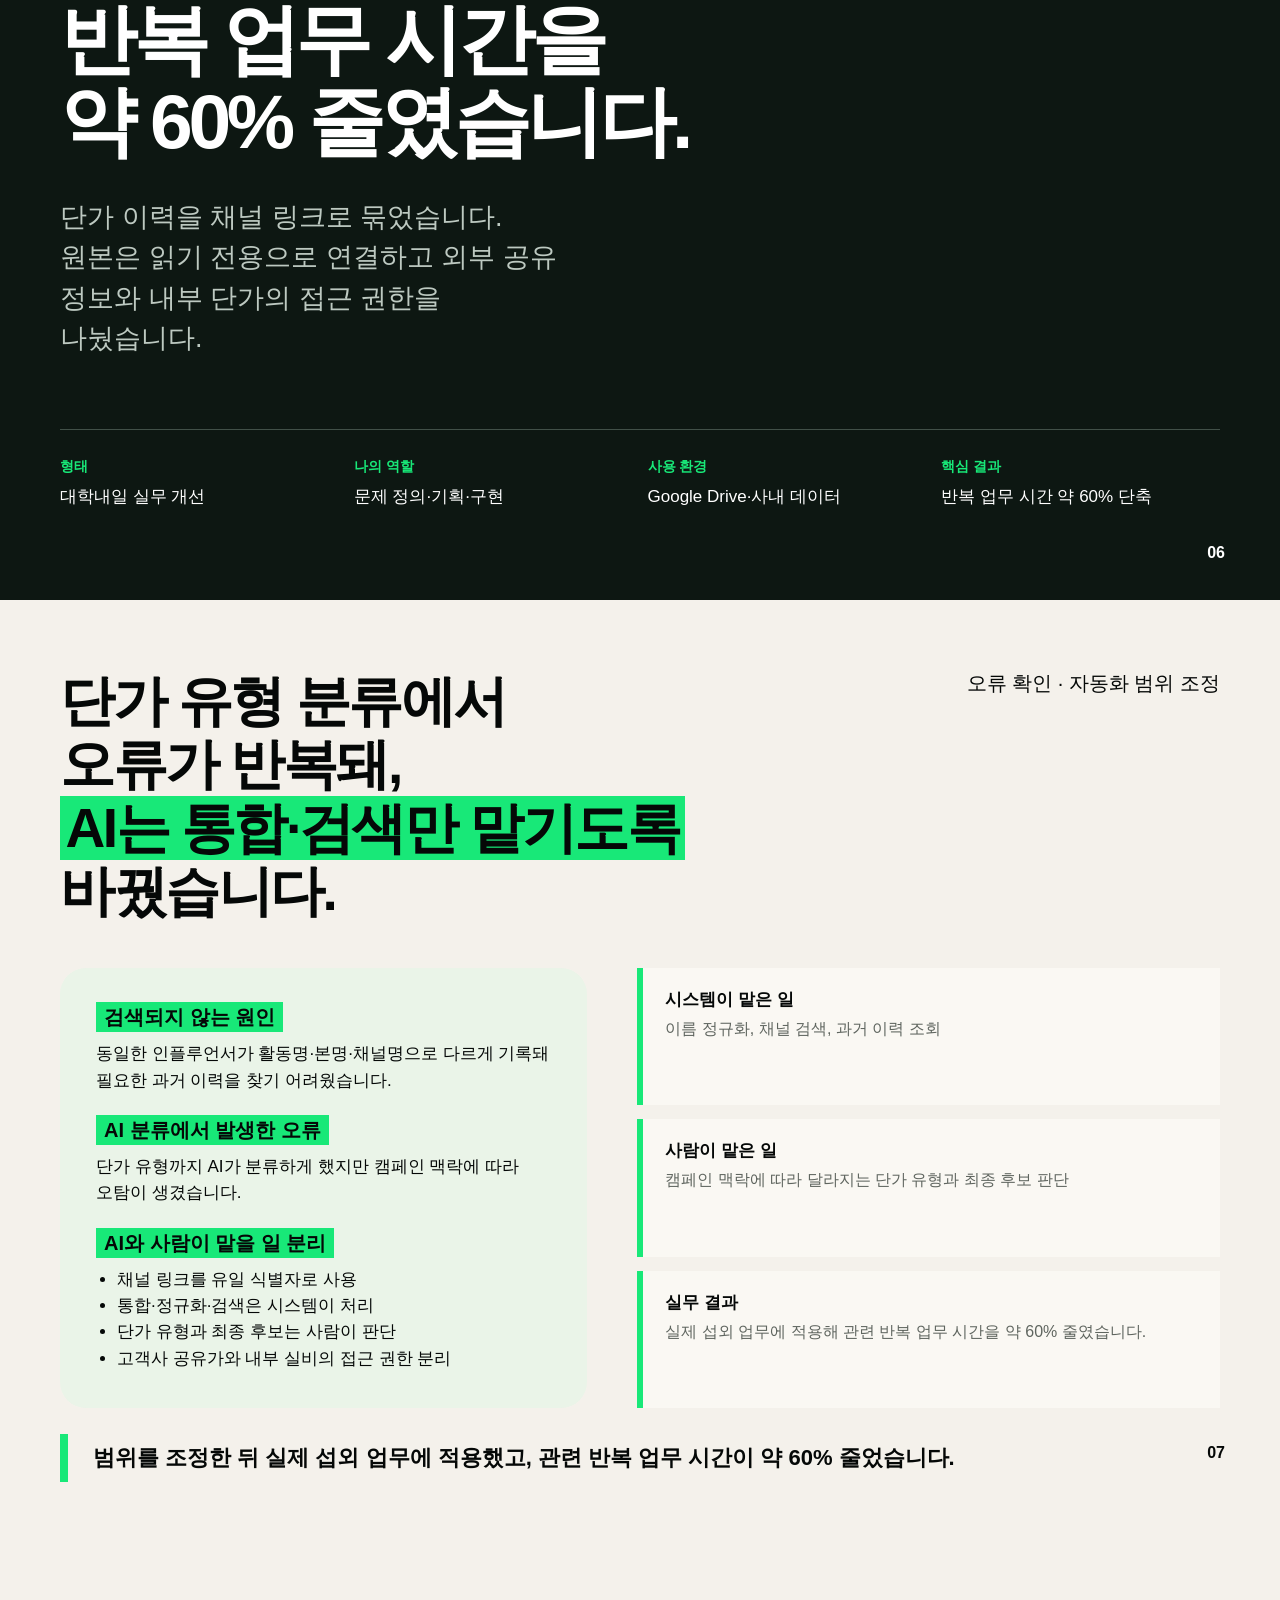
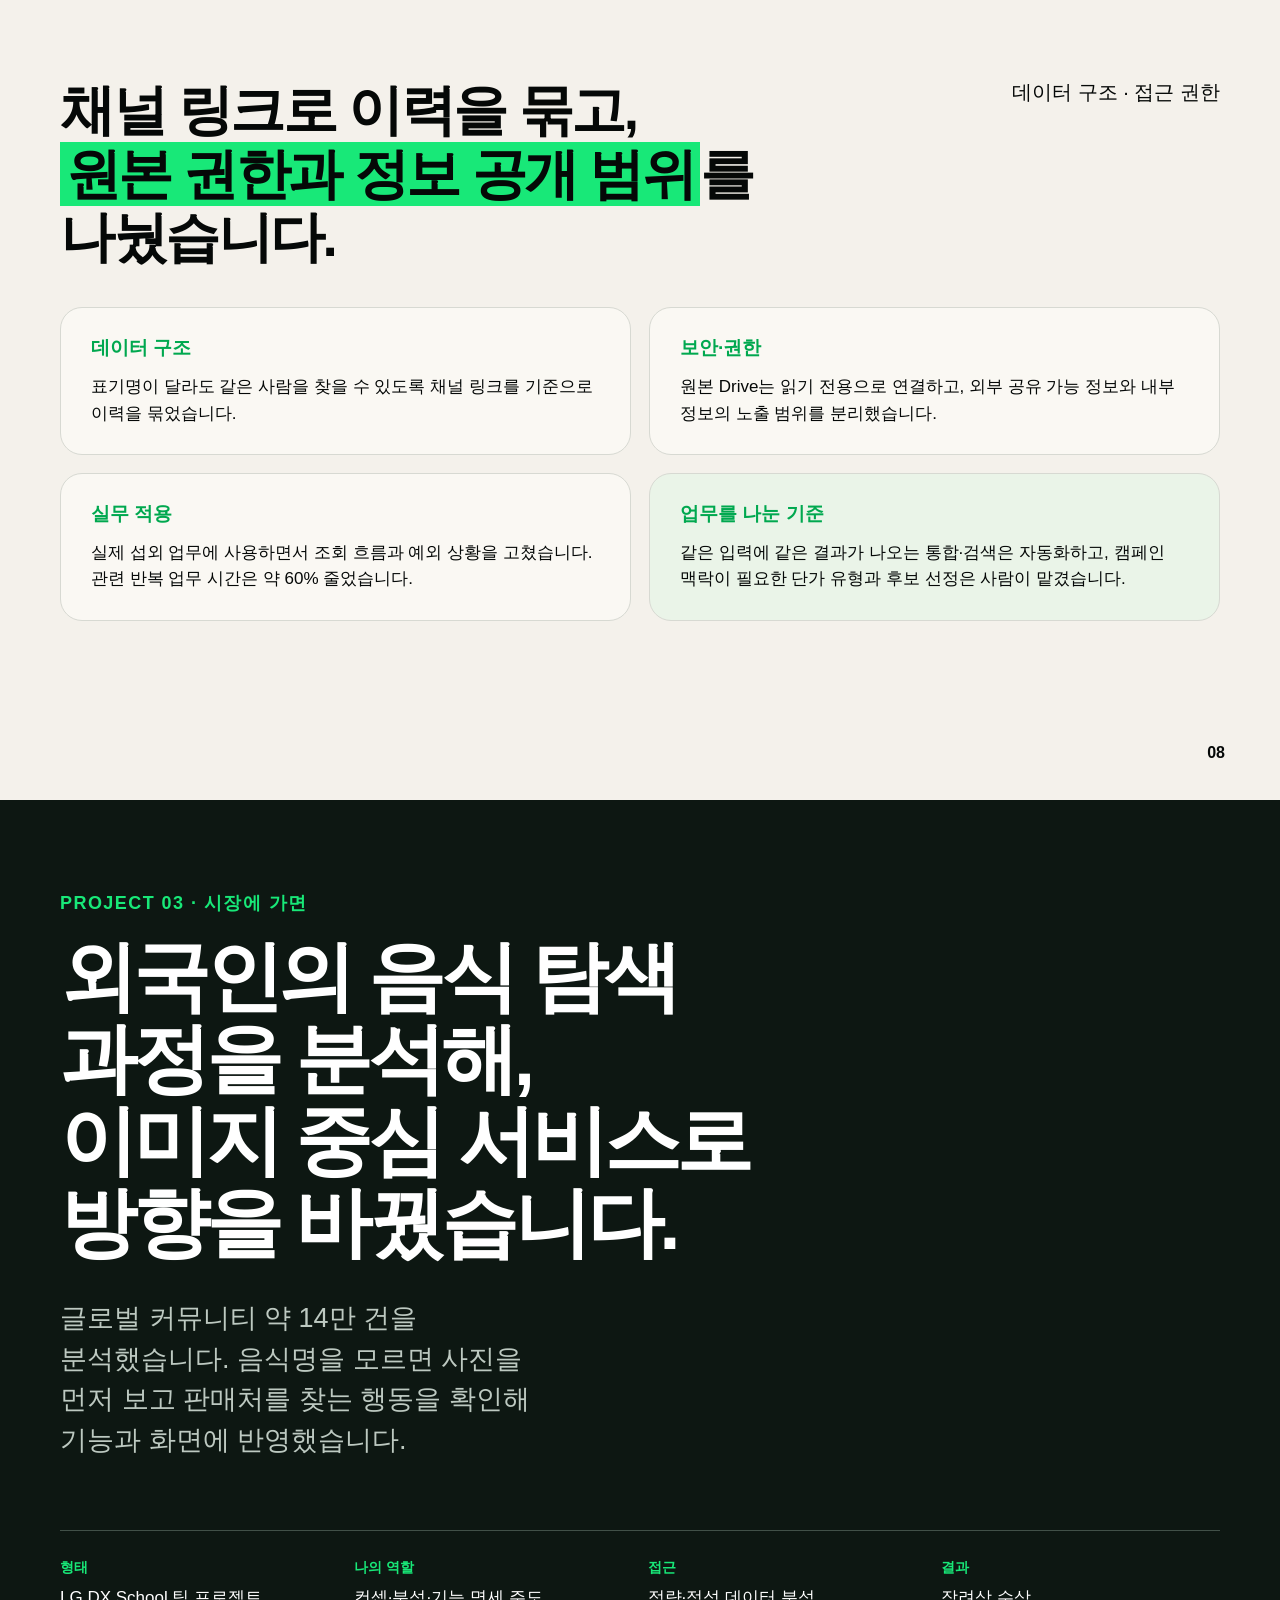
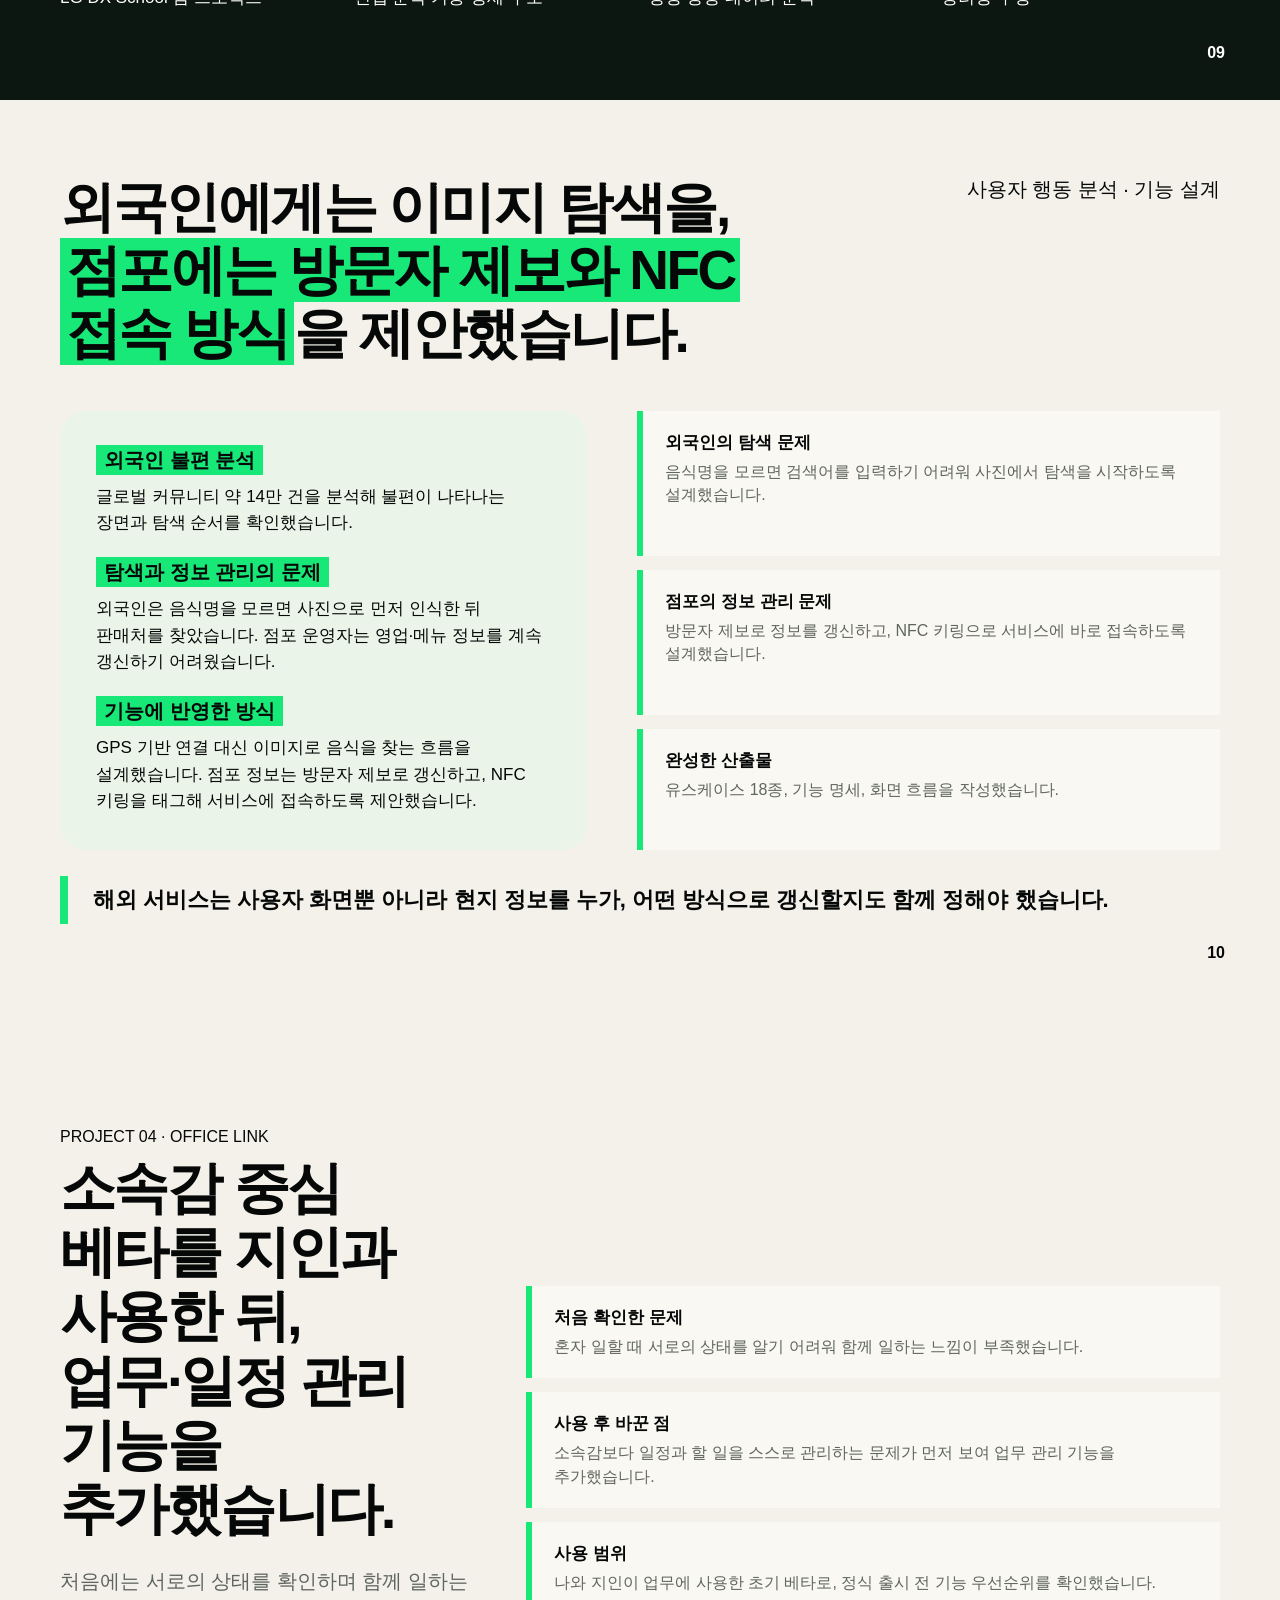
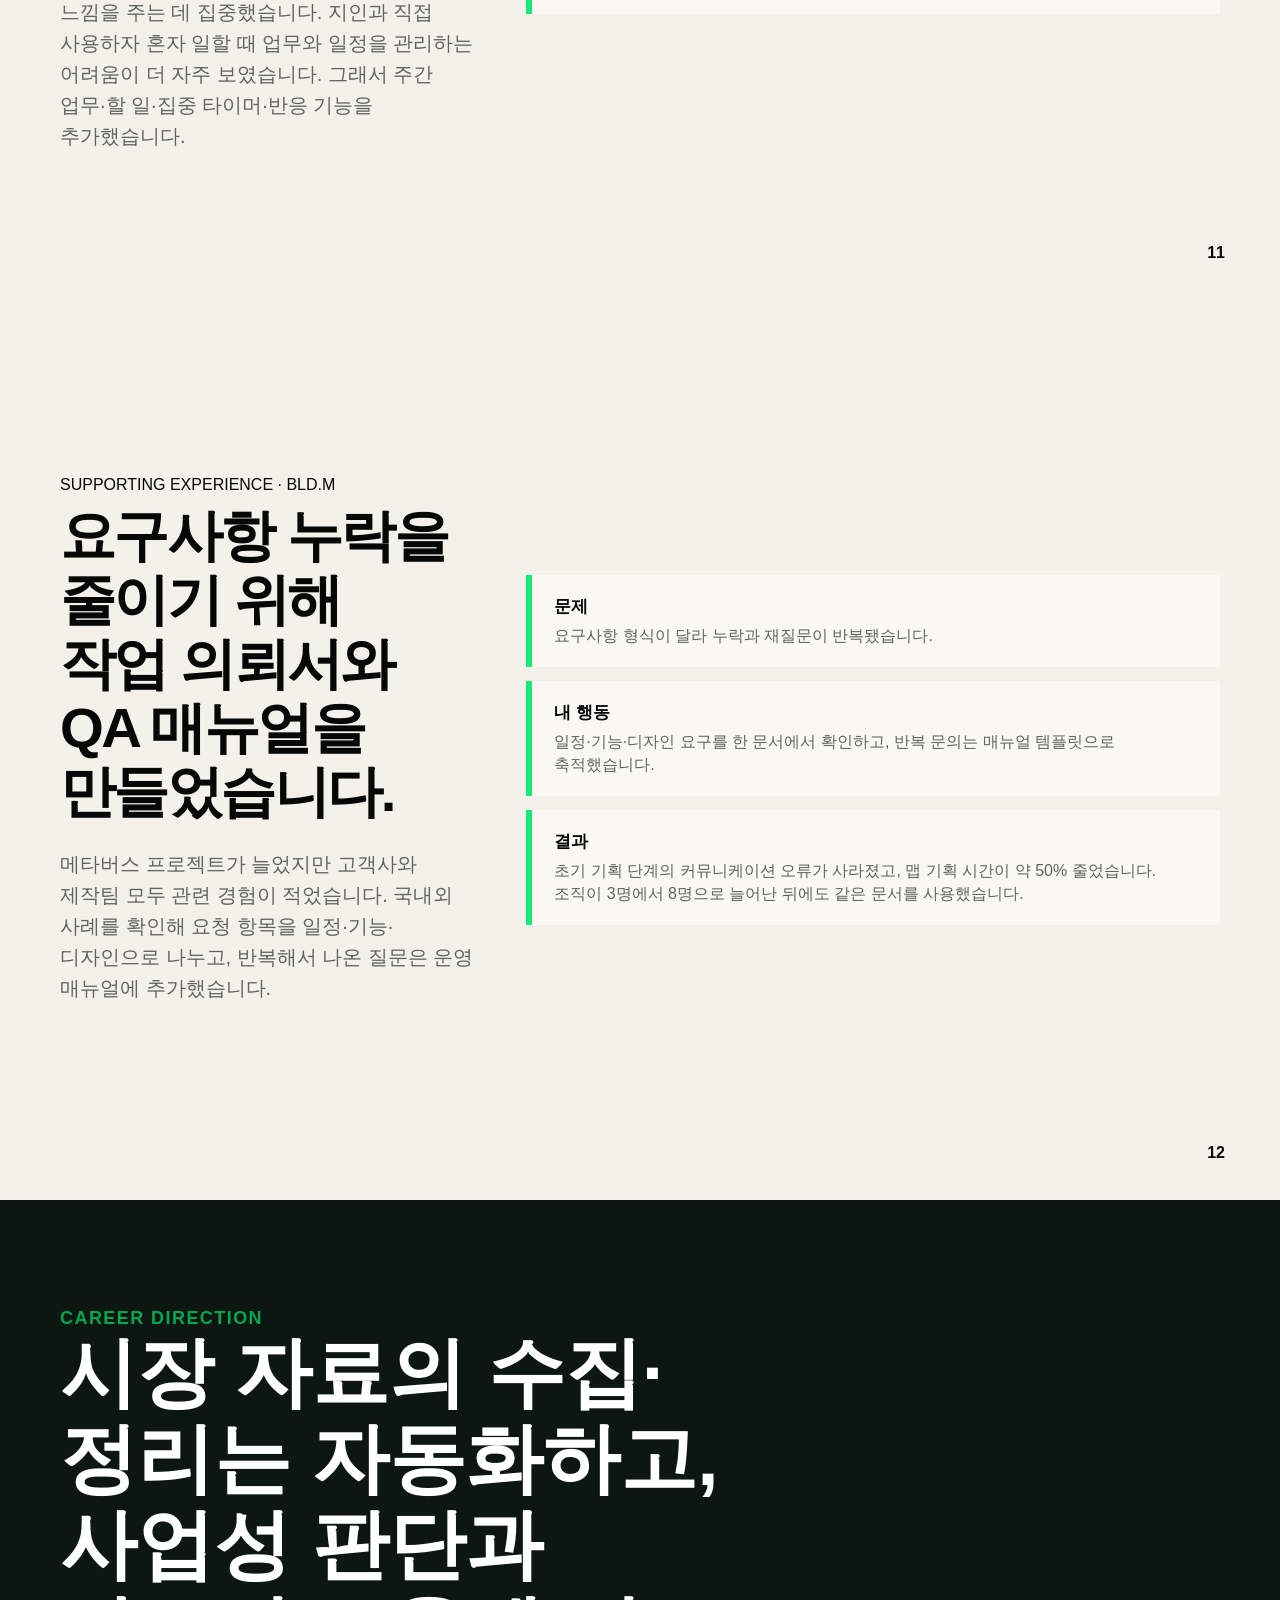
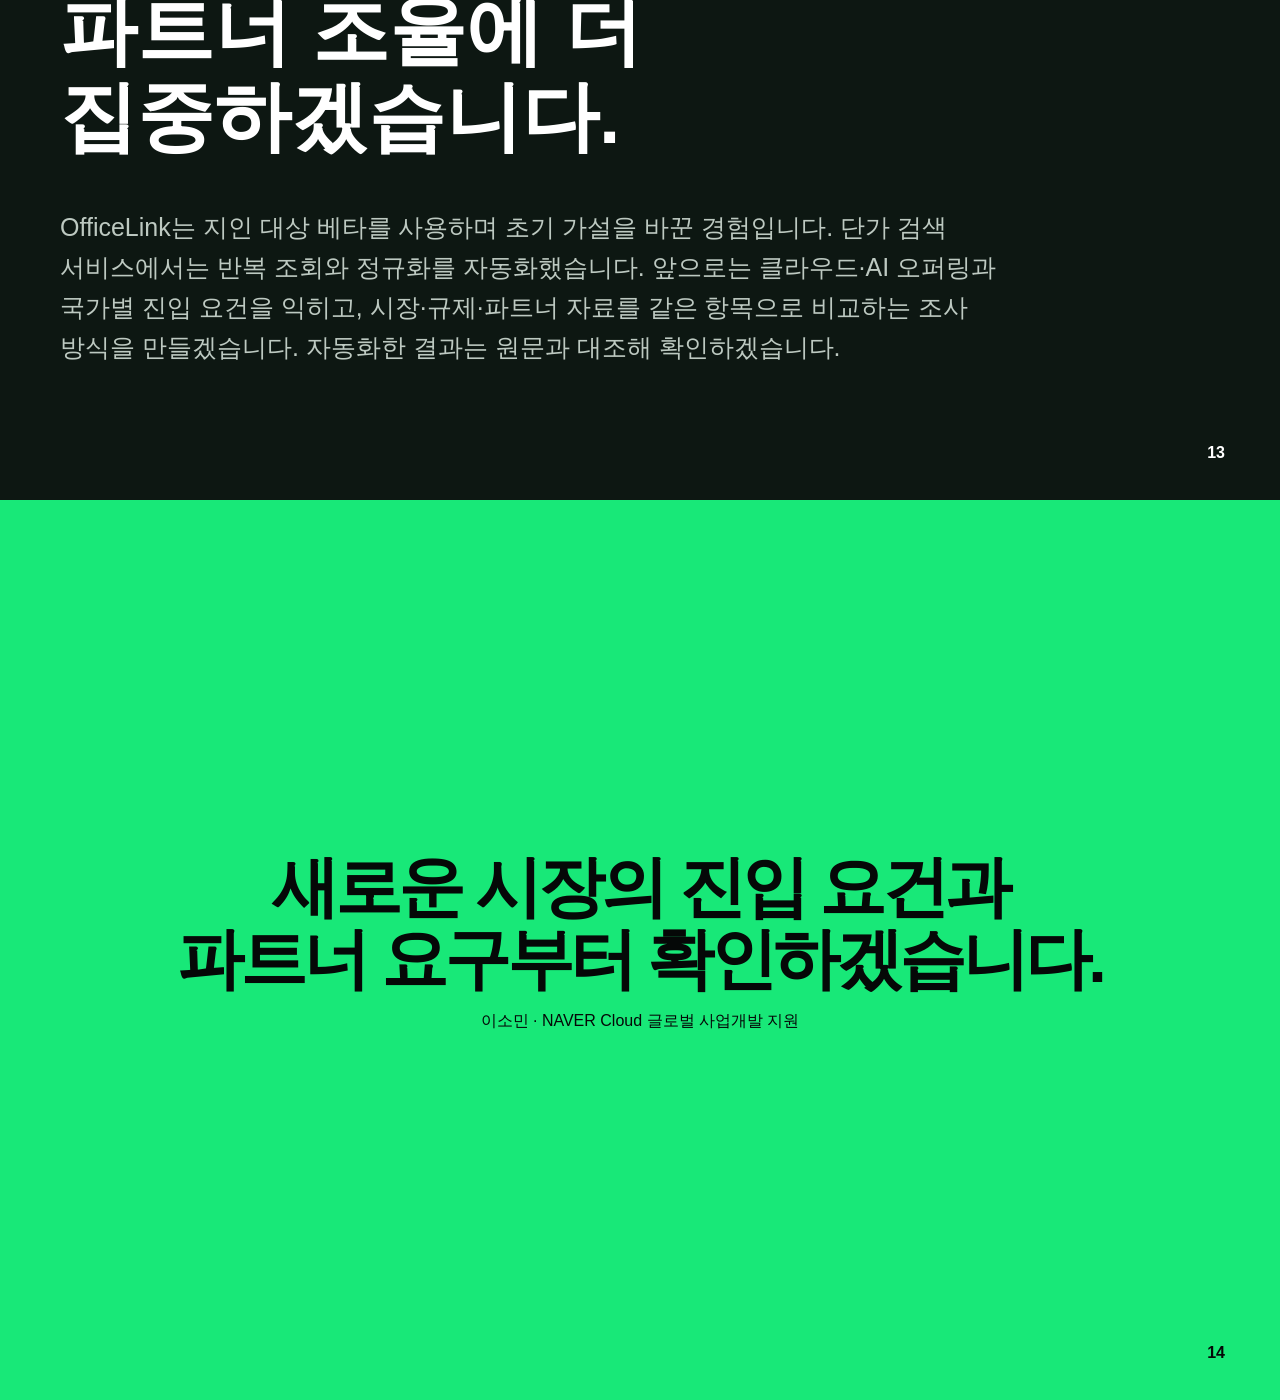
==== commit 4287d838: "Reframe portfolio covers and project indexes" ====
--- a/global/index.html
+++ b/global/index.html
@@ -1,6 +1,6 @@
 <!doctype html><html lang="ko"><head><meta charset="utf-8"><meta name="viewport" content="width=device-width,initial-scale=1"><title>이소민 · 글로벌 사업개발 포트폴리오</title><link rel="stylesheet" href="../classic.css"><link rel="stylesheet" href="../refined.css"></head><body>
-<section class="slide cover compact-cover"><div class="inside"><h1 class="manual">배송 옵션의 적용 조건을 정했습니다.<br>반복 조회를 자동화했습니다.</h1><p class="sub">외국인의 음식 탐색 행동을 분석했습니다.<br><span class="green">이미지 중심 기능으로 정리했습니다.</span></p></div><span class="smallmeta">NAVER Cloud · 2026</span><span class="role">이소민 · Global Business Development</span><span class="num">01</span></section>
-<section class="slide"><div class="inside summary compact-summary"><h2>배송 옵션의 조건을 정하고,<br>반복 조회를 자동화하고,<br><span class="green">탐색 행동을 기능에 반영했습니다.</span></h2><div class="experience-list"><div class="exp"><h3>비용·재고 위험·작업시간을 비교해 신규 배송 옵션의 적용 조건을 정했습니다.</h3><p>Spigen · 최소 수량과 적용 시기 제안</p></div><div class="exp"><h3>단가 이력의 통합·검색을 자동화해 반복 업무 시간을 약 60% 줄였습니다.</h3><p>단가 검색 서비스 · 사람과 AI가 맡을 일 분리</p></div><div class="exp"><h3>외국인의 음식 탐색 행동을 분석해 이미지 중심 기능을 제안했습니다.</h3><p>시장에 가면 · 글로벌 커뮤니티 분석, 유스케이스 18종 작성</p></div></div></div><span class="num">02</span></section>
+<section class="slide cover concept-cover"><div class="inside"><h1>새로운 시장이나 사업을 검토할 때,<br><span class="green">확인할 항목과 판단할 기준을</span><br>먼저 정합니다.</h1><p class="sub">비용·재고 위험·작업시간을 같은 표에서 비교했습니다.<br>AI는 반복 작업과 사람이 판단할 일을 나눠 적용했습니다.</p></div><span class="smallmeta">NAVER Cloud · 2026</span><span class="role">이소민 · Global Business Development</span><span class="num">01</span></section>
+<section class="slide" id="project-index"><div class="inside concept-index"><div class="index-copy"><div class="kicker">PROJECT INDEX</div><h2>확인한 사실로<br><span class="green">무엇을 선택하고<br>어떻게 적용할지</span> 정했습니다.</h2></div><div class="index-grid five"><article class="index-card"><span class="index-no">01</span><div><b>사업 적용 조건</b><h3>Spigen 신규 배송 옵션</h3><p>비용·재고 위험·작업시간을 비교해 최소 수량과 적용 시기를 정했습니다.</p></div></article><article class="index-card"><span class="index-no">02</span><div><b>AI 업무 자동화</b><h3>단가 검색 서비스</h3><p>반복 검색은 자동화하고, 캠페인 맥락 판단은 사람이 맡도록 나눴습니다.</p></div></article><article class="index-card"><span class="index-no">03</span><div><b>시장·사용자 조사</b><h3>시장에 가면</h3><p>외국인의 음식 탐색 행동을 확인해 이미지 중심 기능으로 바꿨습니다.</p></div></article><article class="index-card"><span class="index-no">04</span><div><b>사용 후 수정</b><h3>OfficeLink 초기 베타</h3><p>지인과 사용한 뒤 업무·일정 관리 기능을 먼저 추가했습니다.</p></div></article><article class="index-card"><span class="index-no">05</span><div><b>협업 기준</b><h3>BLD.M 프로젝트 운영</h3><p>작업 의뢰서와 QA 매뉴얼로 고객과 제작팀이 확인할 항목을 맞췄습니다.</p></div></article></div></div><span class="num">02</span></section>
 
 <section class="slide project-cover"><div class="inside"><div class="kicker">PROJECT 01 · SPIGEN US</div><h2>비용·재고·작업시간을 비교해 신규 배송 옵션의 적용 조건을 정했습니다.</h2><p class="one-line">물류팀은 비용 절감을, 세일즈팀은 재고와 판매 일정을 우선했습니다. 최근 1년의 출고 데이터를 확인해 두 부서가 함께 검토할 수 있는 최소 수량과 적용 시기를 제안했습니다.</p><div class="project-info"><div><b>형태</b><span>Amazon 물류 실무</span></div><div><b>나의 역할</b><span>정책 분석·비교표·제안</span></div><div><b>협업 대상</b><span>물류팀·세일즈팀</span></div><div><b>핵심 결과</b><span>조건부 도입 합의</span></div></div></div><span class="num">04</span></section>
 <section class="slide"><div class="inside"><div class="page-head"><h2>물류팀과 세일즈팀이<br><span class="green">서로 다른 기준으로 판단해</span> 도입 논의가 반복됐습니다.</h2><span class="context">업무 배경 · 부서별 판단 기준</span></div><div class="story-grid"><div class="story-card"><h3>신규 옵션의 조건</h3><p>FBA 정책 변경으로 동일 제품을 대량 발송할 때 비용을 낮출 수 있는 새 옵션이 생겼습니다. 대신 배송 기간이 늘어날 수 있어 판매 일정과 재고 운영에 영향을 줄 수 있었습니다.</p></div><div class="story-card problem"><h3>부서별 우려</h3><p>물류팀은 비용과 작업 효율을, 세일즈팀은 품절 위험과 출시 일정을 우선했습니다. 같은 옵션을 각자의 기준으로만 설명하니 논의가 반복됐습니다.</p></div><div class="story-card"><h3>검토한 자료</h3><ul><li>기존·신규 옵션의 비용 구조와 작업 방식</li><li>최근 1년 판매량이 큰 제품과 출고 패턴</li><li>배송 지연이 판매 일정에 미치는 위험</li></ul></div><div class="story-card"><h3>정해야 했던 기준</h3><p>전면 도입 여부보다, 어떤 물량과 시기에 적용할지 먼저 정해야 했습니다.</p></div></div><div class="decision"><b>검토 방향</b><p>비용 이점이 재고와 일정의 부담보다 커지는 물량부터 찾았습니다.</p></div></div><span class="num">05</span></section>
--- a/refined.css
+++ b/refined.css
@@ -15,6 +15,19 @@
 .artifact.single{grid-template-columns:1fr}.artifact.contain img{object-fit:contain;background:white}
 .artifact .artifact-caption{grid-column:1/-1;margin:0;text-align:center}
 .compact-cover h1{font-size:clamp(58px,5.8vw,96px);max-width:17ch}.compact-cover .manual{font-size:clamp(58px,5.5vw,94px)}.compact-cover .sub{font-size:clamp(24px,2.1vw,36px);margin-top:30px;max-width:42ch}.compact-summary{grid-template-columns:.9fr 1.1fr;gap:60px}.compact-summary h2{font-size:clamp(46px,4.1vw,68px);line-height:1.16}
+.concept-cover .inside{position:relative;z-index:1}
+.concept-cover h1{font-size:clamp(58px,5.55vw,92px);line-height:1.12;max-width:19ch}
+.concept-cover .sub{font-size:clamp(22px,1.75vw,31px);line-height:1.5;margin-top:34px;max-width:52ch;color:var(--muted)}
+.concept-index{display:grid;grid-template-columns:.78fr 1.22fr;gap:64px;align-items:center}
+.index-copy h2{font-size:clamp(44px,4.15vw,68px);line-height:1.17;letter-spacing:-.05em;margin:18px 0 0;max-width:13ch}
+.index-grid{display:grid;grid-template-columns:1fr 1fr;gap:14px}
+.index-card{display:grid;grid-template-columns:38px 1fr;gap:14px;align-items:start;min-height:146px;padding:20px 22px;border-top:5px solid var(--green);background:#faf8f3}
+.index-card.supporting{border-top-color:#9db2a4}
+.index-no{font-size:16px;line-height:1.3;font-weight:900;color:#9ca59f}
+.index-card b{display:block;margin-bottom:7px;color:#00a84f;font-size:14px}
+.index-card h3{font-size:21px;line-height:1.25;margin:0 0 8px;letter-spacing:-.025em}
+.index-card p{font-size:15px;line-height:1.42;color:var(--muted);margin:0}
+.index-grid.five .index-card:last-child{grid-column:1/-1;min-height:118px}
 .mini-project{display:grid;grid-template-columns:.75fr 1.25fr;gap:50px;align-items:center}
 .mini-project h2{font-size:clamp(42px,4.4vw,72px);line-height:1.14;letter-spacing:-.045em;margin:10px 0 25px}
 .mini-project .brief{font-size:20px;line-height:1.55;color:var(--muted)}
@@ -38,6 +51,16 @@
   .num{right:40px;bottom:28px}
   .summary{gap:45px}
   .compact-summary h2{font-size:clamp(40px,3.7vw,54px)}
+  .concept-cover h1{font-size:clamp(50px,5.1vw,70px)}
+  .concept-cover .sub{font-size:clamp(18px,1.7vw,24px);margin-top:22px}
+  .concept-index{gap:36px}
+  .index-copy h2{font-size:clamp(38px,3.8vw,52px)}
+  .index-grid{gap:9px}
+  .index-card{grid-template-columns:30px 1fr;gap:10px;min-height:105px;padding:13px 15px}
+  .index-card b{font-size:12px;margin-bottom:4px}
+  .index-card h3{font-size:17px;margin-bottom:4px}
+  .index-card p{font-size:12px;line-height:1.35}
+  .index-grid.five .index-card:last-child{min-height:88px}
   .experience-list{gap:12px}
   .exp{padding:12px 0}
   .exp h3{font-size:20px}
@@ -73,4 +96,4 @@
   .learning p{font-size:19px;margin-top:25px}
   .closing .manual{font-size:clamp(46px,4.8vw,68px)}
 }
-@media(max-width:760px){.toc.four,.story-grid,.mini-project,.decision{grid-template-columns:1fr}.manual{white-space:normal}}
+@media(max-width:760px){.toc.four,.story-grid,.mini-project,.decision,.concept-index,.index-grid{grid-template-columns:1fr}.index-grid.five .index-card:last-child{grid-column:auto}.concept-cover h1{font-size:45px}.concept-cover .sub{font-size:20px}.index-copy h2{font-size:39px}.index-card{min-height:auto}.manual{white-space:normal}}
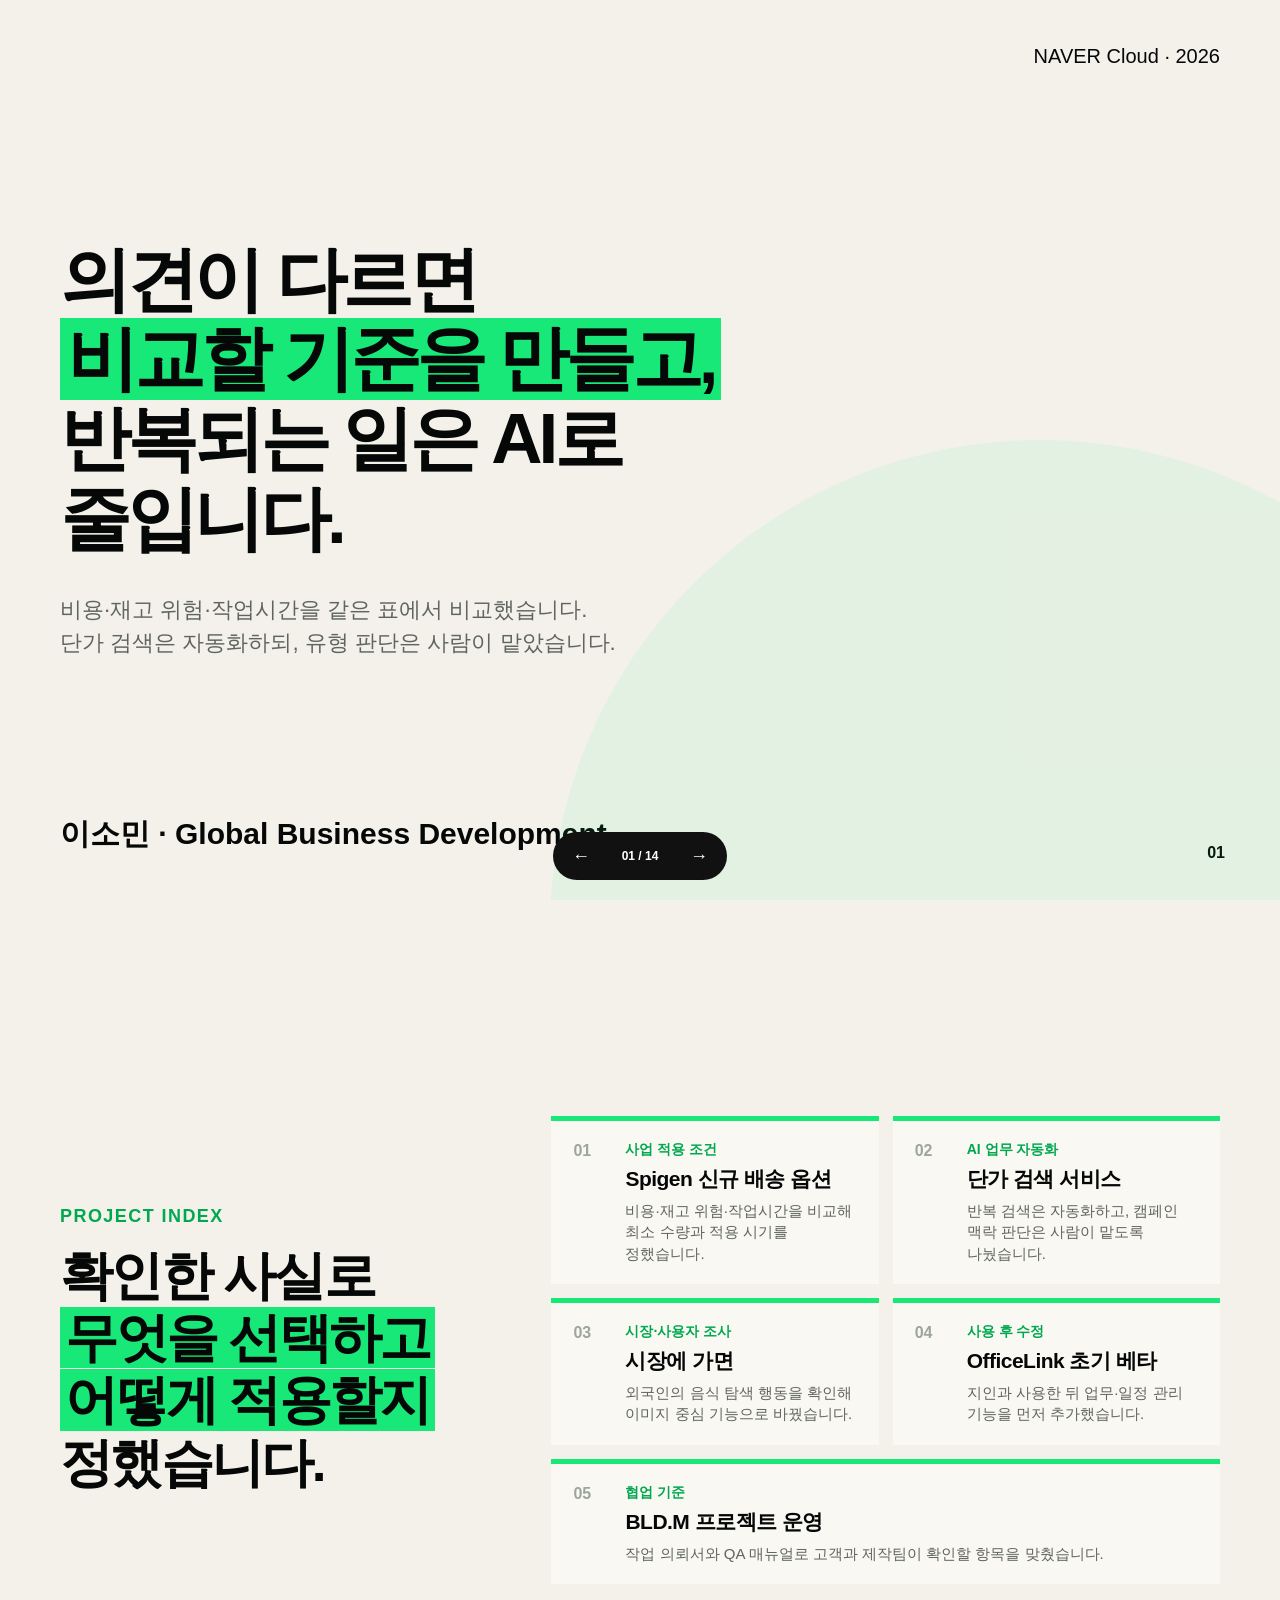
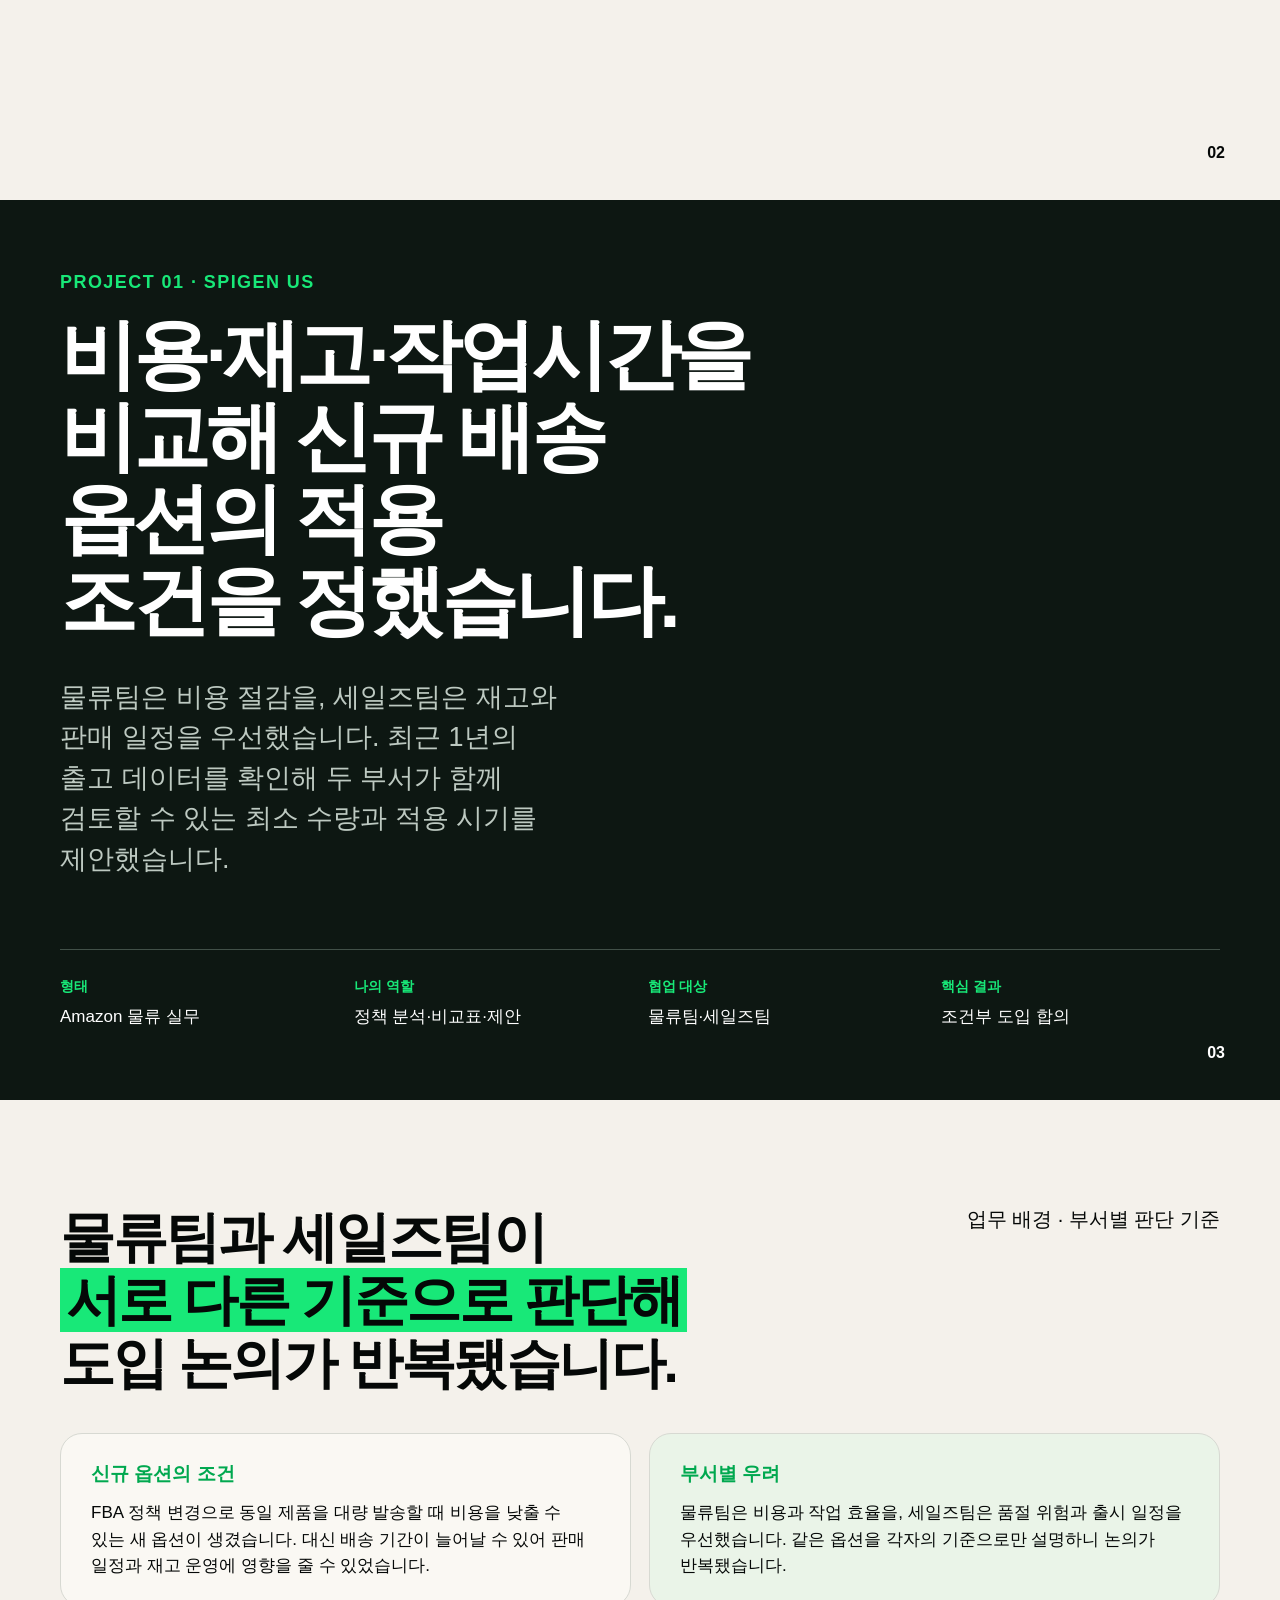
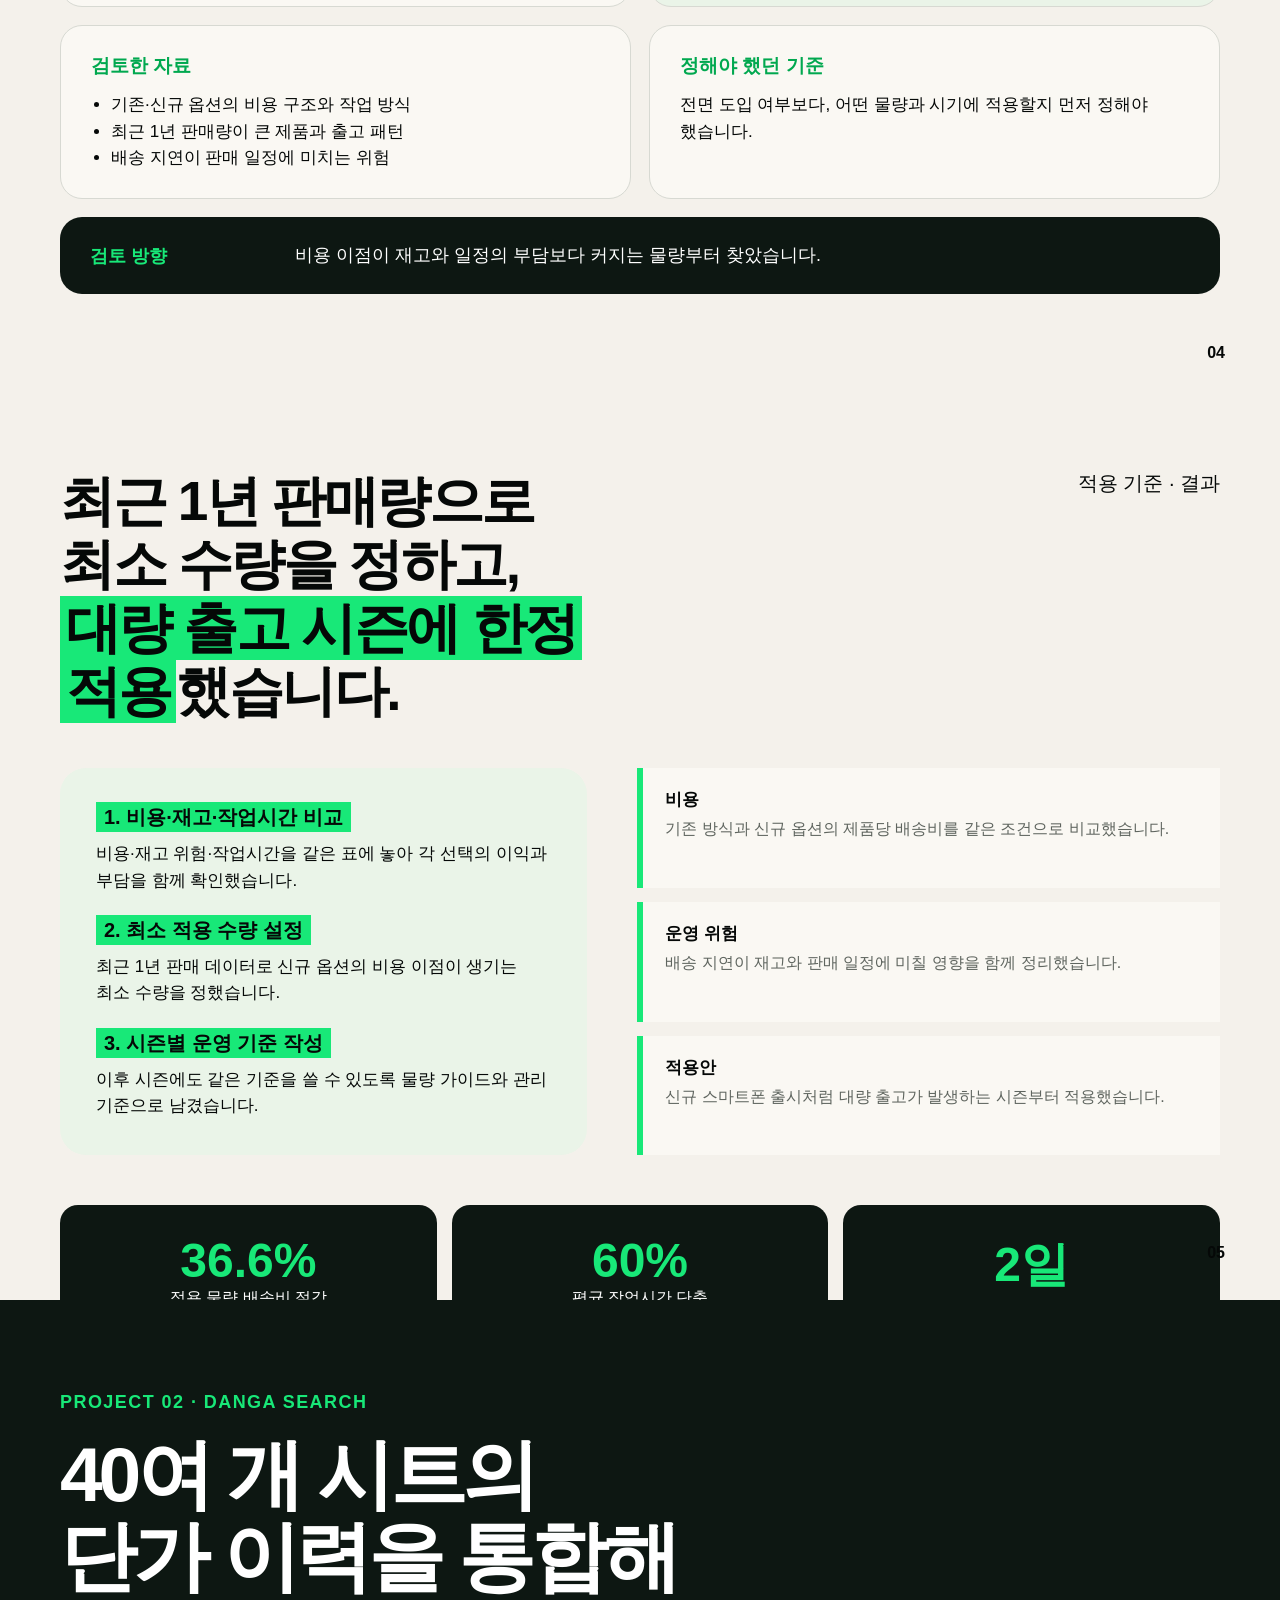
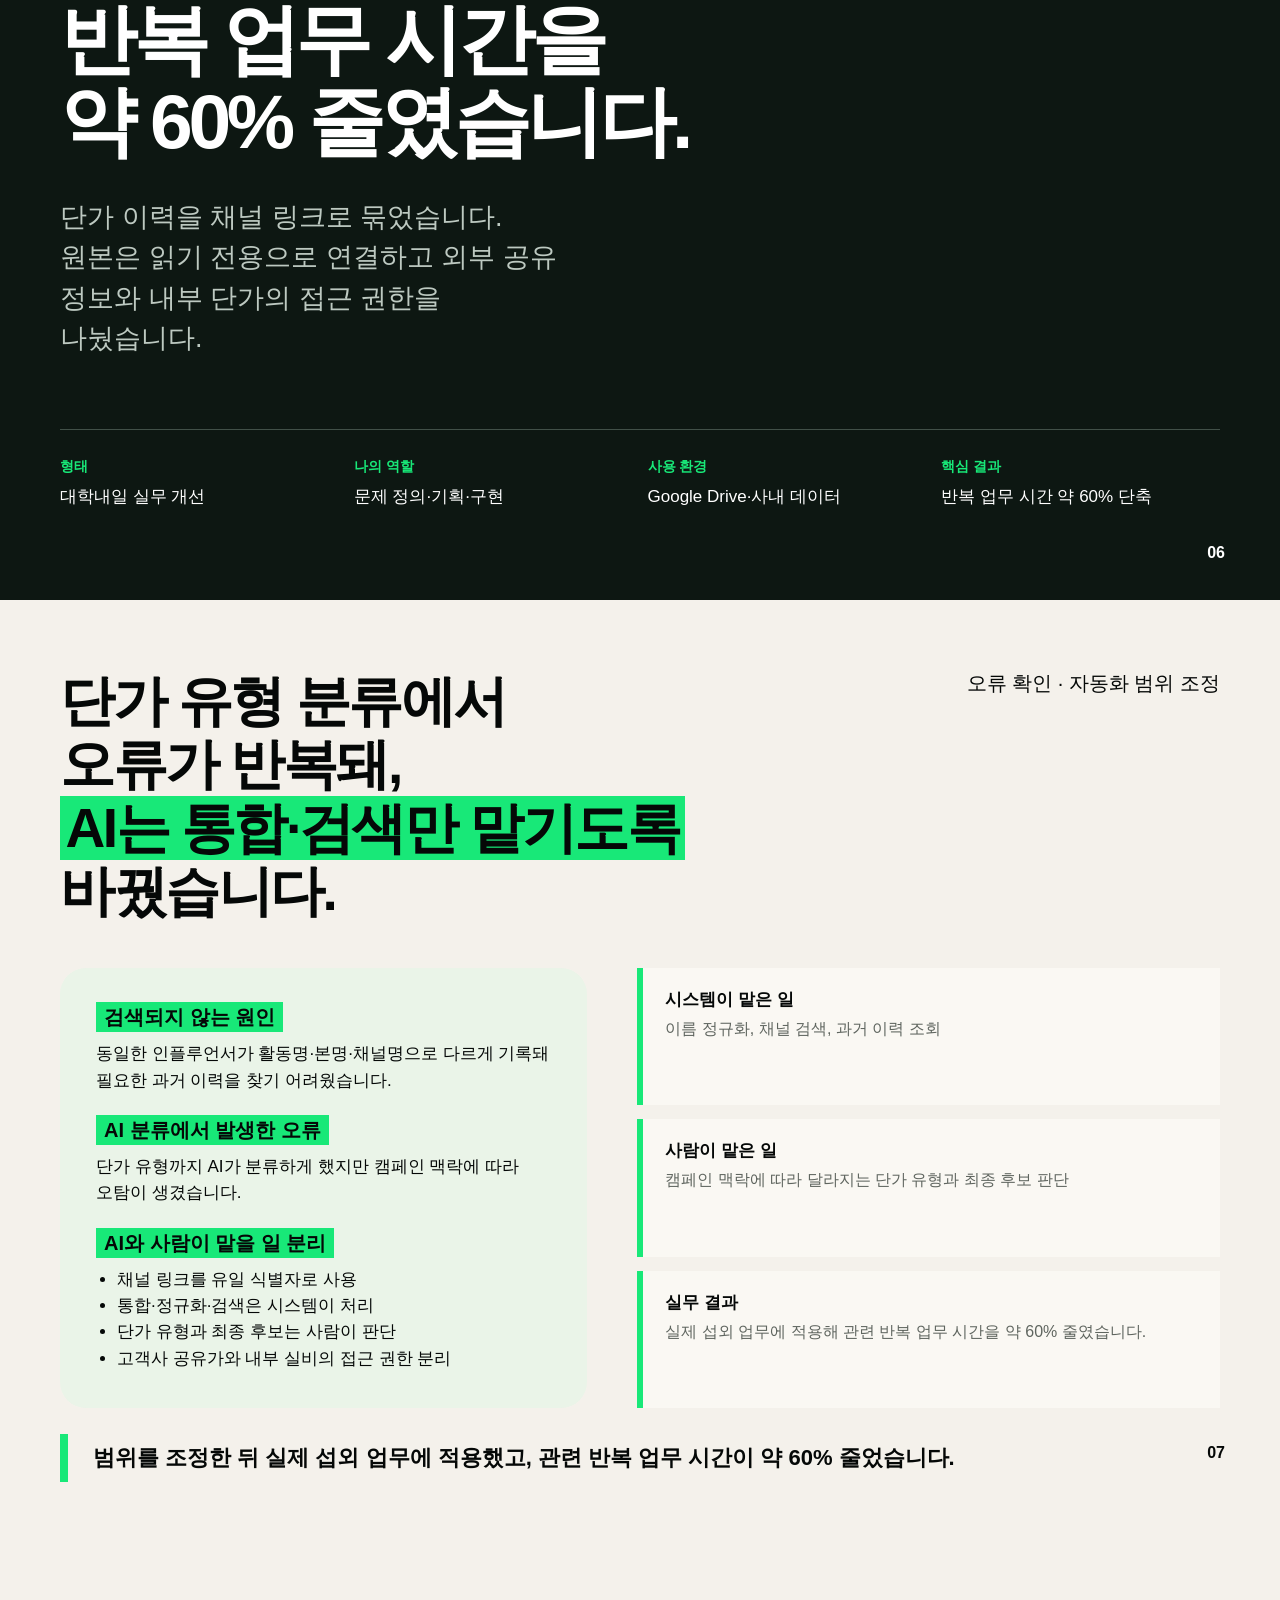
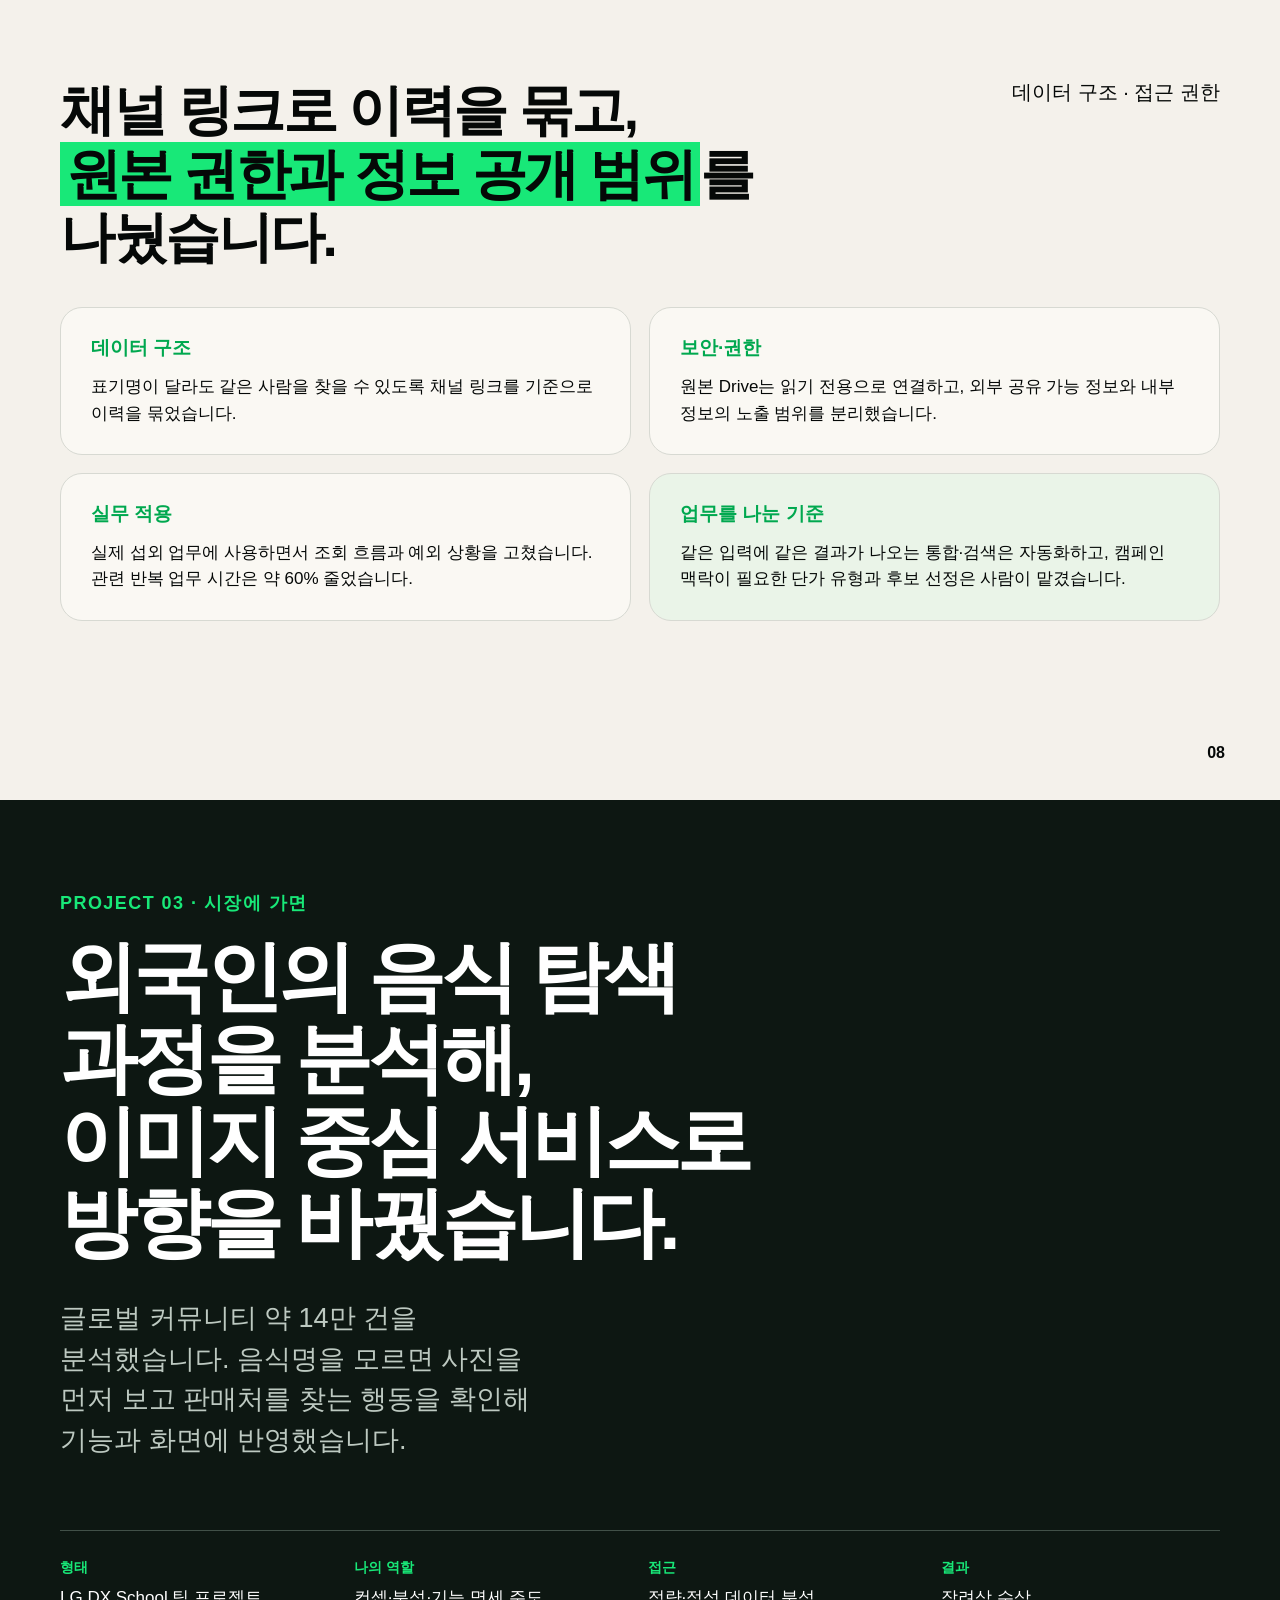
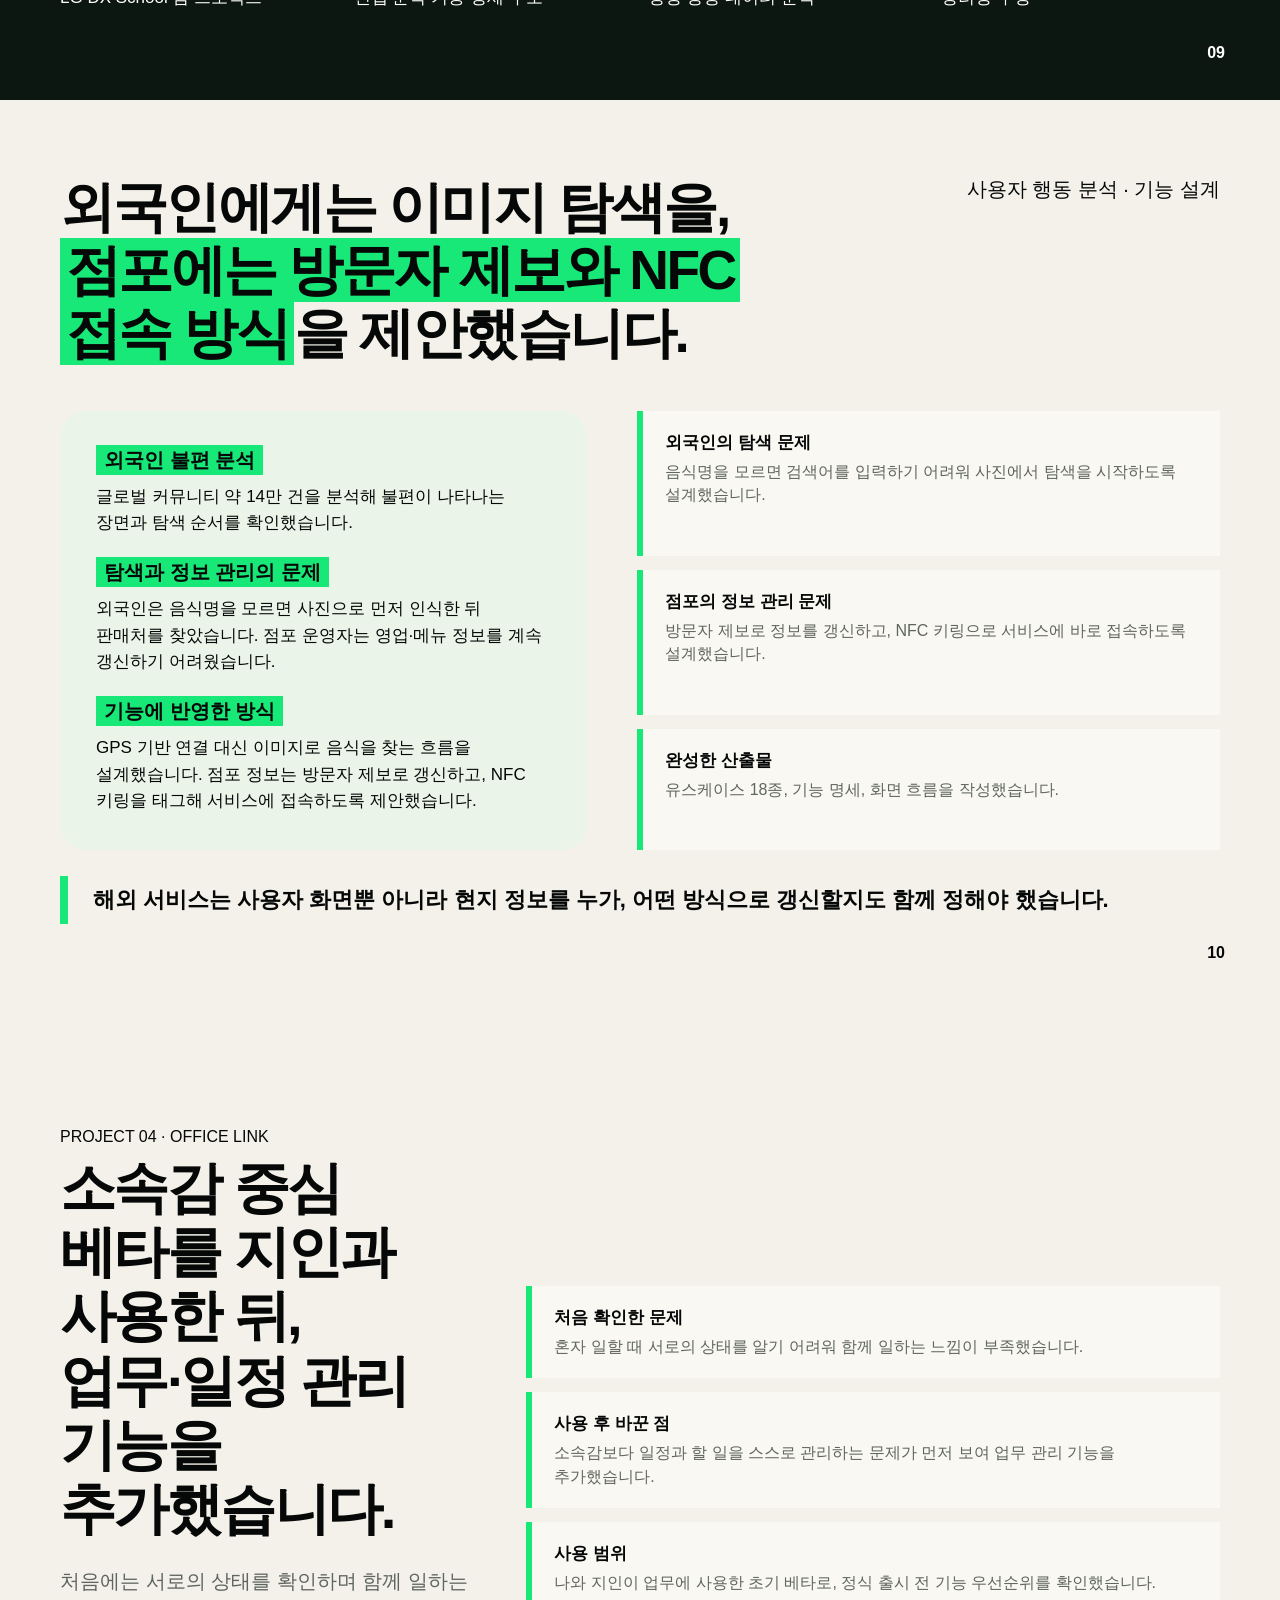
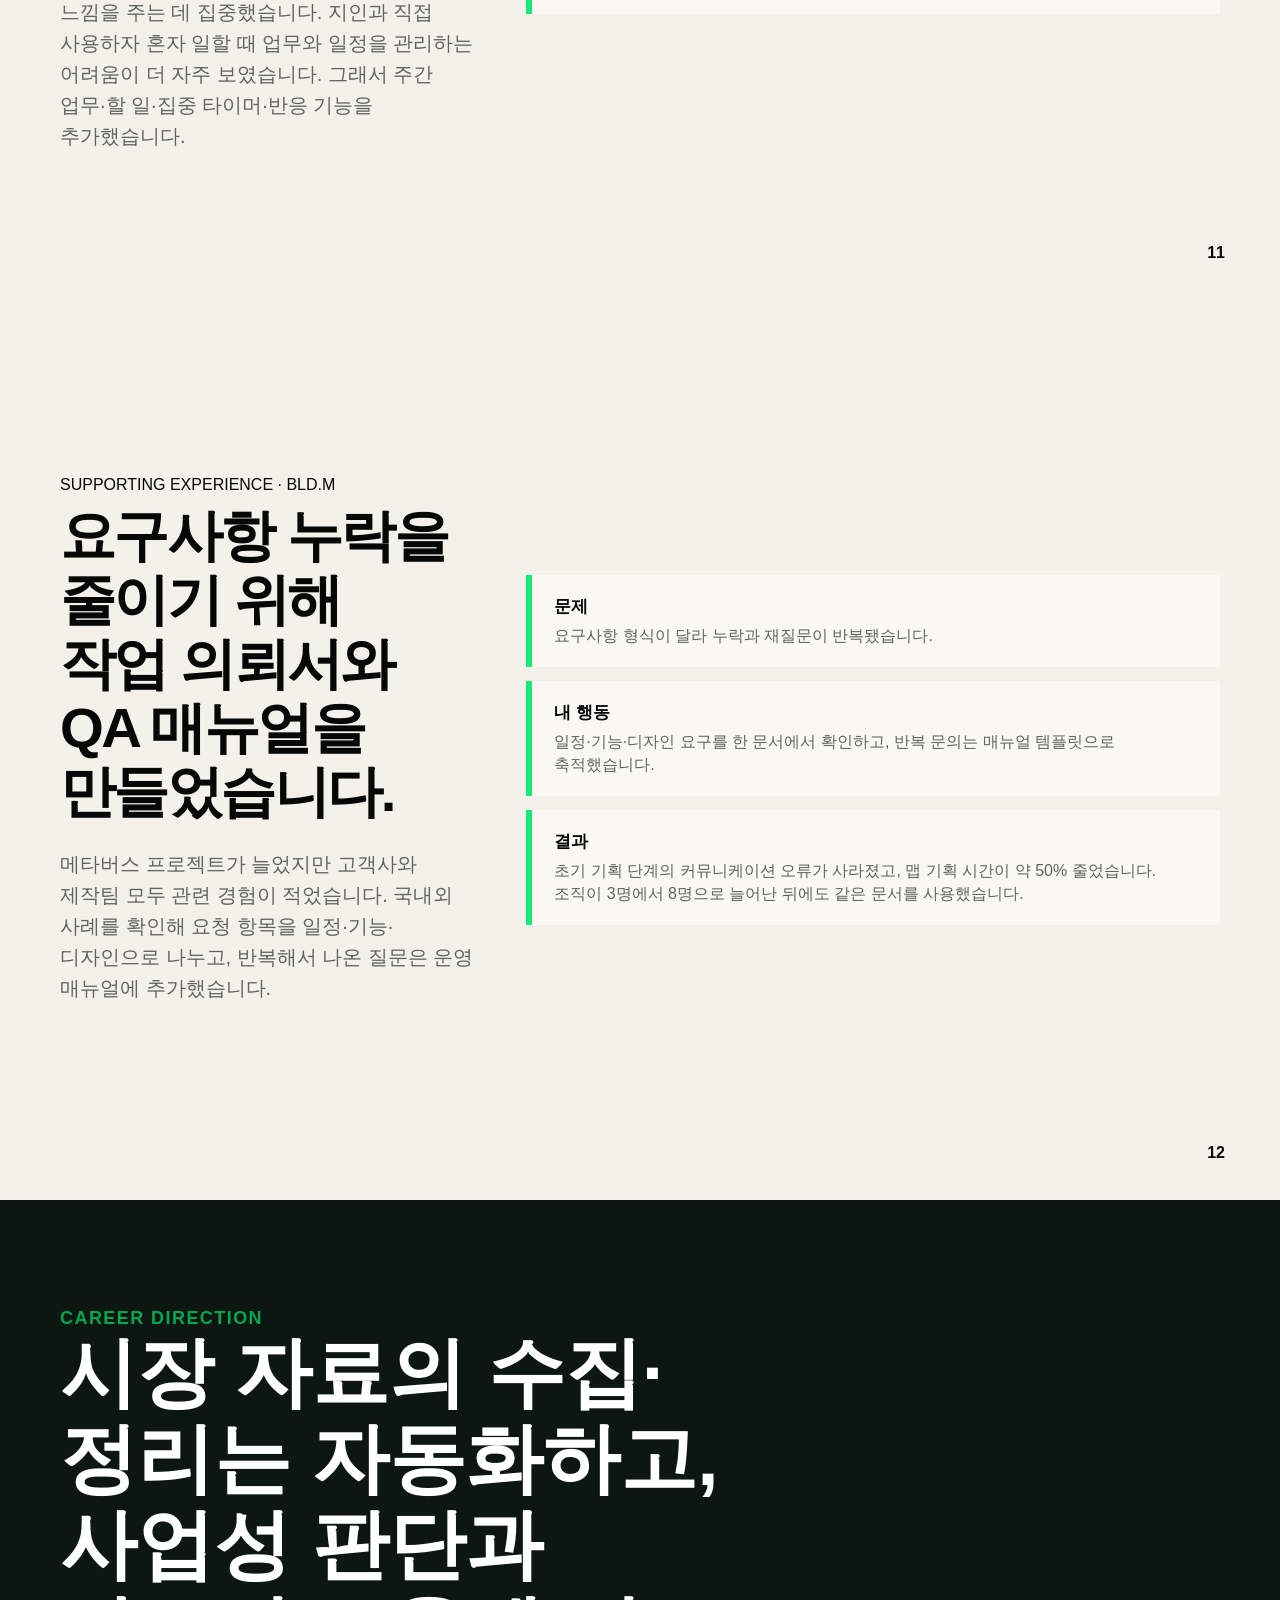
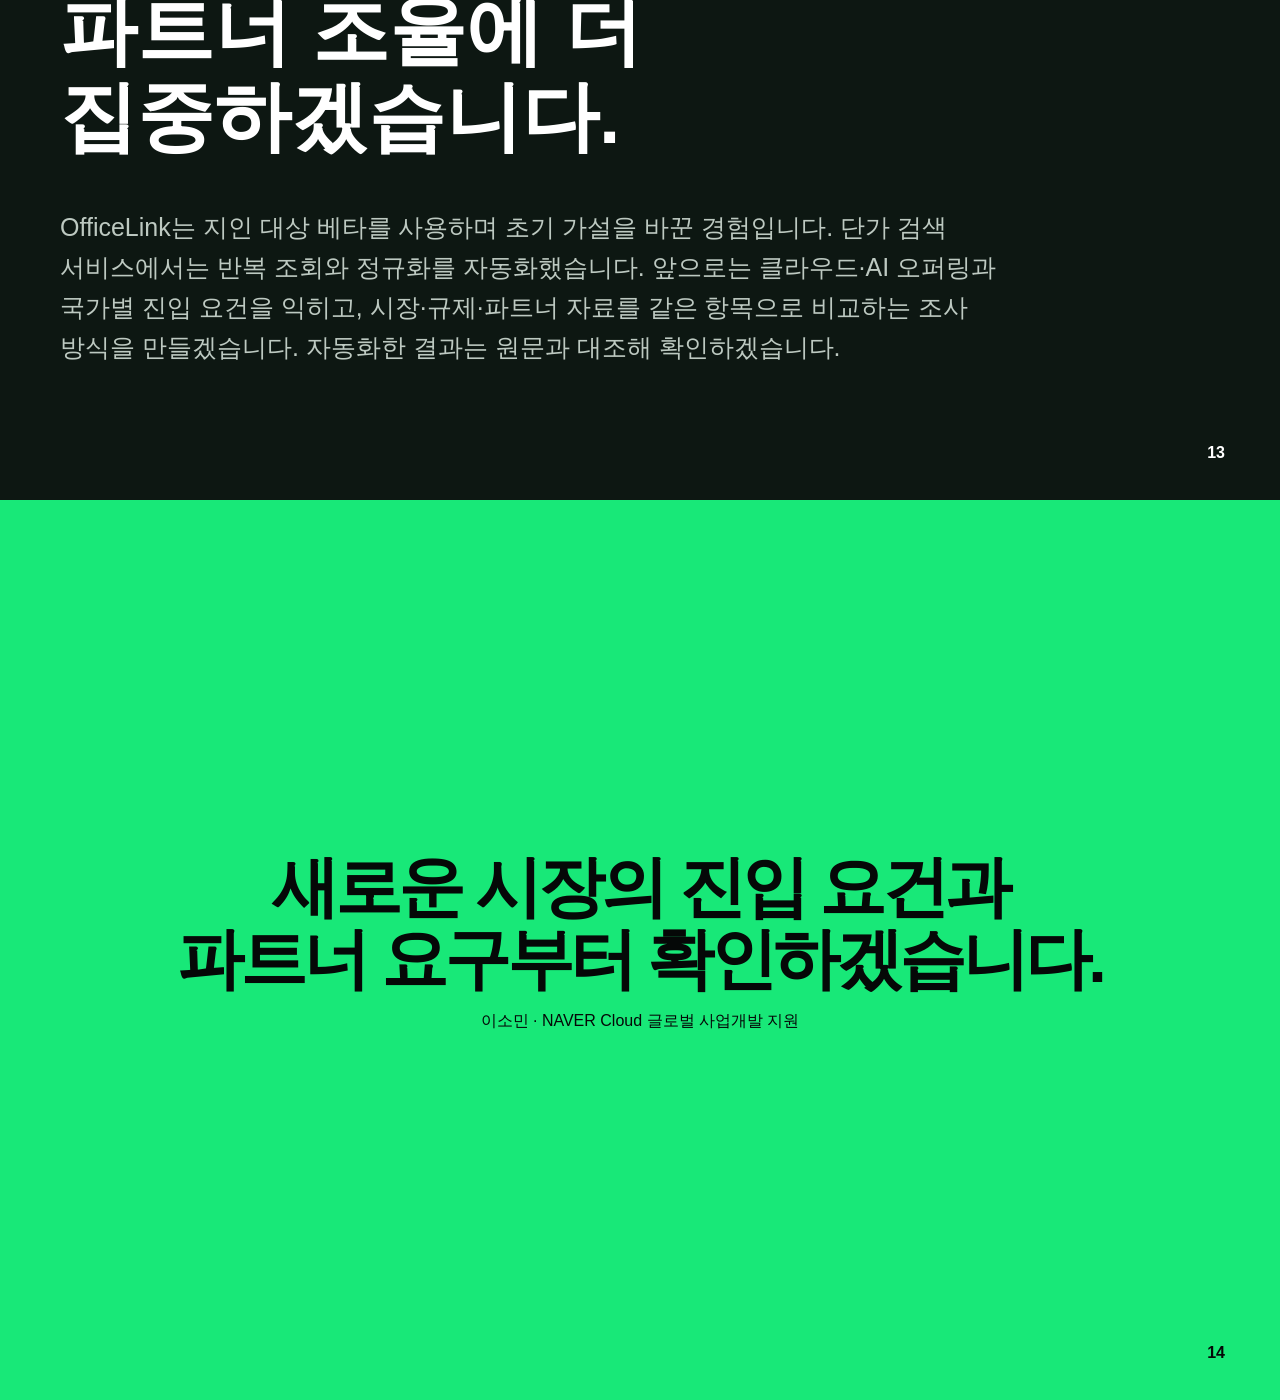
==== commit 2afcf8de: "Turn portfolio covers into role-specific hooks" ====
--- a/global/index.html
+++ b/global/index.html
@@ -1,5 +1,5 @@
 <!doctype html><html lang="ko"><head><meta charset="utf-8"><meta name="viewport" content="width=device-width,initial-scale=1"><title>이소민 · 글로벌 사업개발 포트폴리오</title><link rel="stylesheet" href="../classic.css"><link rel="stylesheet" href="../refined.css"></head><body>
-<section class="slide cover concept-cover"><div class="inside"><h1>새로운 시장이나 사업을 검토할 때,<br><span class="green">확인할 항목과 판단할 기준을</span><br>먼저 정합니다.</h1><p class="sub">비용·재고 위험·작업시간을 같은 표에서 비교했습니다.<br>AI는 반복 작업과 사람이 판단할 일을 나눠 적용했습니다.</p></div><span class="smallmeta">NAVER Cloud · 2026</span><span class="role">이소민 · Global Business Development</span><span class="num">01</span></section>
+<section class="slide cover concept-cover"><div class="inside"><h1>의견이 다르면<br><span class="green">비교할 기준을 만들고,</span><br>반복되는 일은 AI로 줄입니다.</h1><p class="sub">비용·재고 위험·작업시간을 같은 표에서 비교했습니다.<br>단가 검색은 자동화하되, 유형 판단은 사람이 맡았습니다.</p></div><span class="smallmeta">NAVER Cloud · 2026</span><span class="role">이소민 · Global Business Development</span><span class="num">01</span></section>
 <section class="slide" id="project-index"><div class="inside concept-index"><div class="index-copy"><div class="kicker">PROJECT INDEX</div><h2>확인한 사실로<br><span class="green">무엇을 선택하고<br>어떻게 적용할지</span> 정했습니다.</h2></div><div class="index-grid five"><article class="index-card"><span class="index-no">01</span><div><b>사업 적용 조건</b><h3>Spigen 신규 배송 옵션</h3><p>비용·재고 위험·작업시간을 비교해 최소 수량과 적용 시기를 정했습니다.</p></div></article><article class="index-card"><span class="index-no">02</span><div><b>AI 업무 자동화</b><h3>단가 검색 서비스</h3><p>반복 검색은 자동화하고, 캠페인 맥락 판단은 사람이 맡도록 나눴습니다.</p></div></article><article class="index-card"><span class="index-no">03</span><div><b>시장·사용자 조사</b><h3>시장에 가면</h3><p>외국인의 음식 탐색 행동을 확인해 이미지 중심 기능으로 바꿨습니다.</p></div></article><article class="index-card"><span class="index-no">04</span><div><b>사용 후 수정</b><h3>OfficeLink 초기 베타</h3><p>지인과 사용한 뒤 업무·일정 관리 기능을 먼저 추가했습니다.</p></div></article><article class="index-card"><span class="index-no">05</span><div><b>협업 기준</b><h3>BLD.M 프로젝트 운영</h3><p>작업 의뢰서와 QA 매뉴얼로 고객과 제작팀이 확인할 항목을 맞췄습니다.</p></div></article></div></div><span class="num">02</span></section>
 
 <section class="slide project-cover"><div class="inside"><div class="kicker">PROJECT 01 · SPIGEN US</div><h2>비용·재고·작업시간을 비교해 신규 배송 옵션의 적용 조건을 정했습니다.</h2><p class="one-line">물류팀은 비용 절감을, 세일즈팀은 재고와 판매 일정을 우선했습니다. 최근 1년의 출고 데이터를 확인해 두 부서가 함께 검토할 수 있는 최소 수량과 적용 시기를 제안했습니다.</p><div class="project-info"><div><b>형태</b><span>Amazon 물류 실무</span></div><div><b>나의 역할</b><span>정책 분석·비교표·제안</span></div><div><b>협업 대상</b><span>물류팀·세일즈팀</span></div><div><b>핵심 결과</b><span>조건부 도입 합의</span></div></div></div><span class="num">04</span></section>
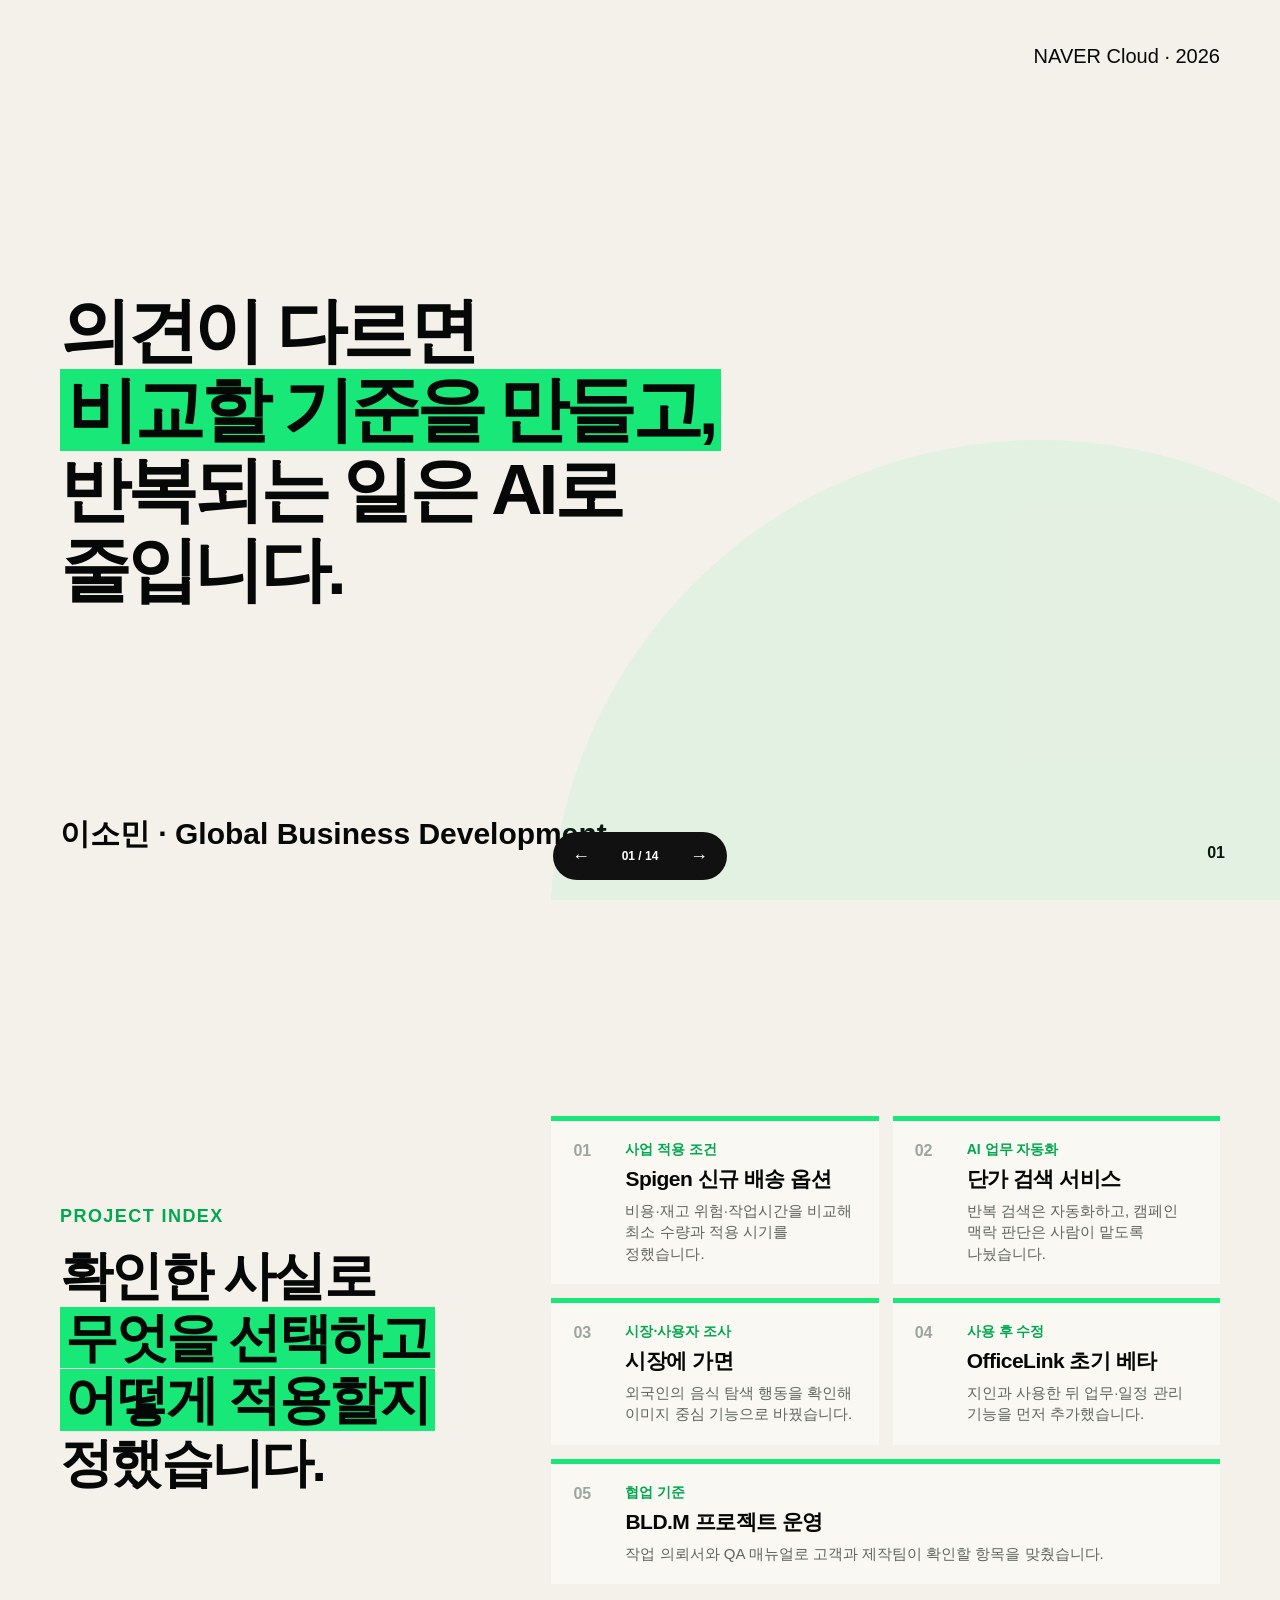
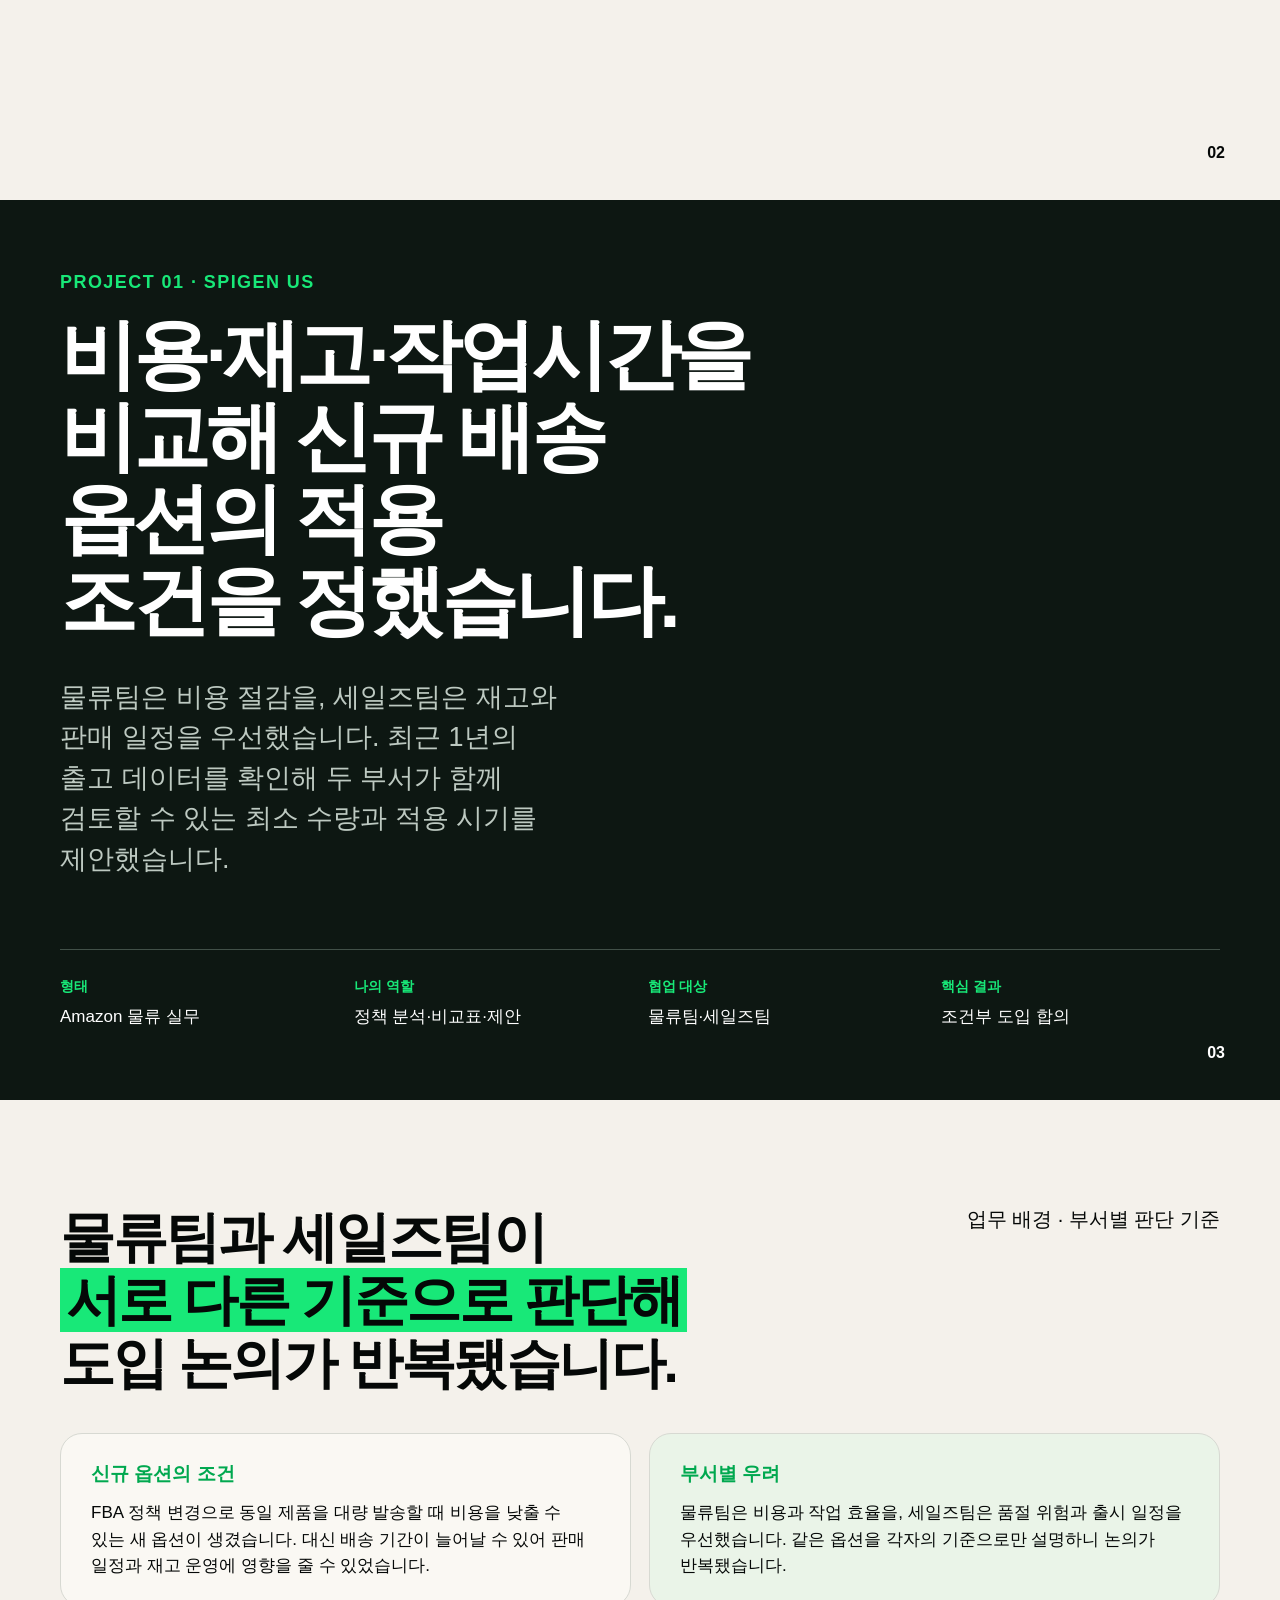
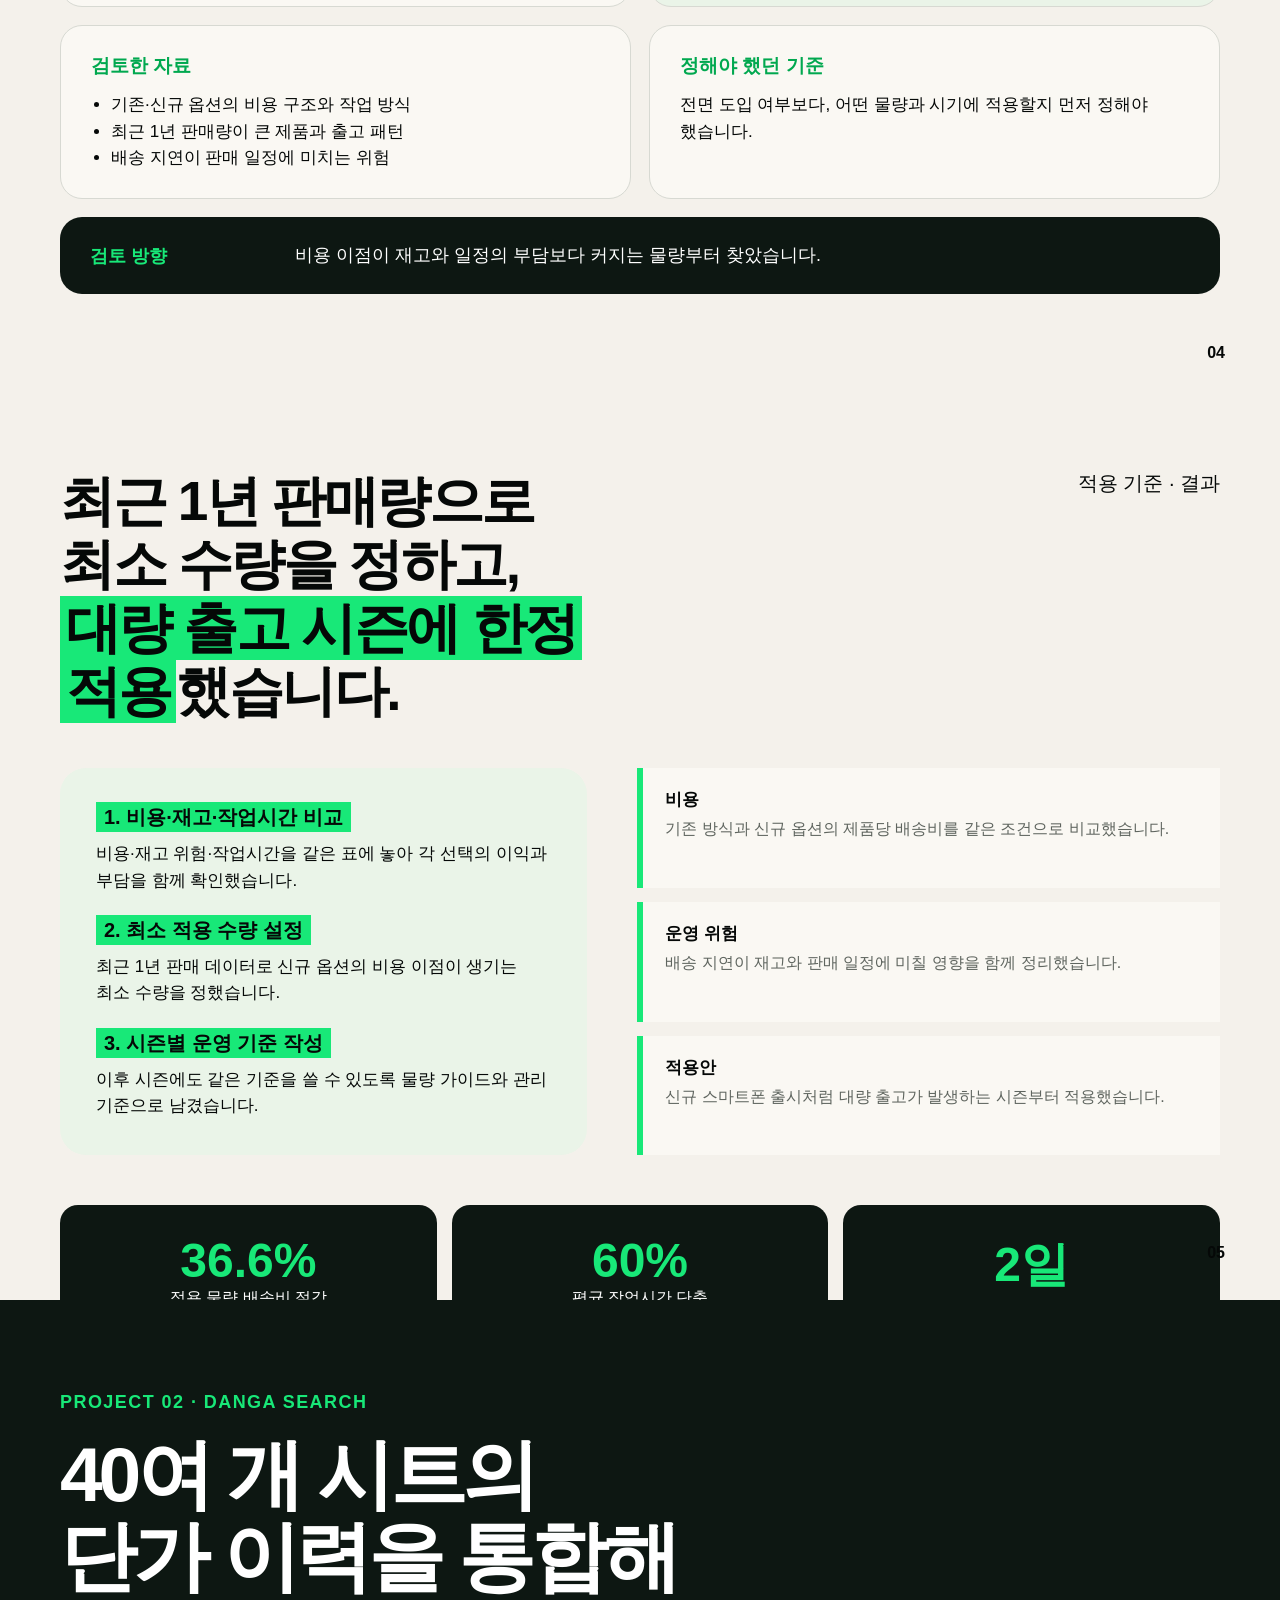
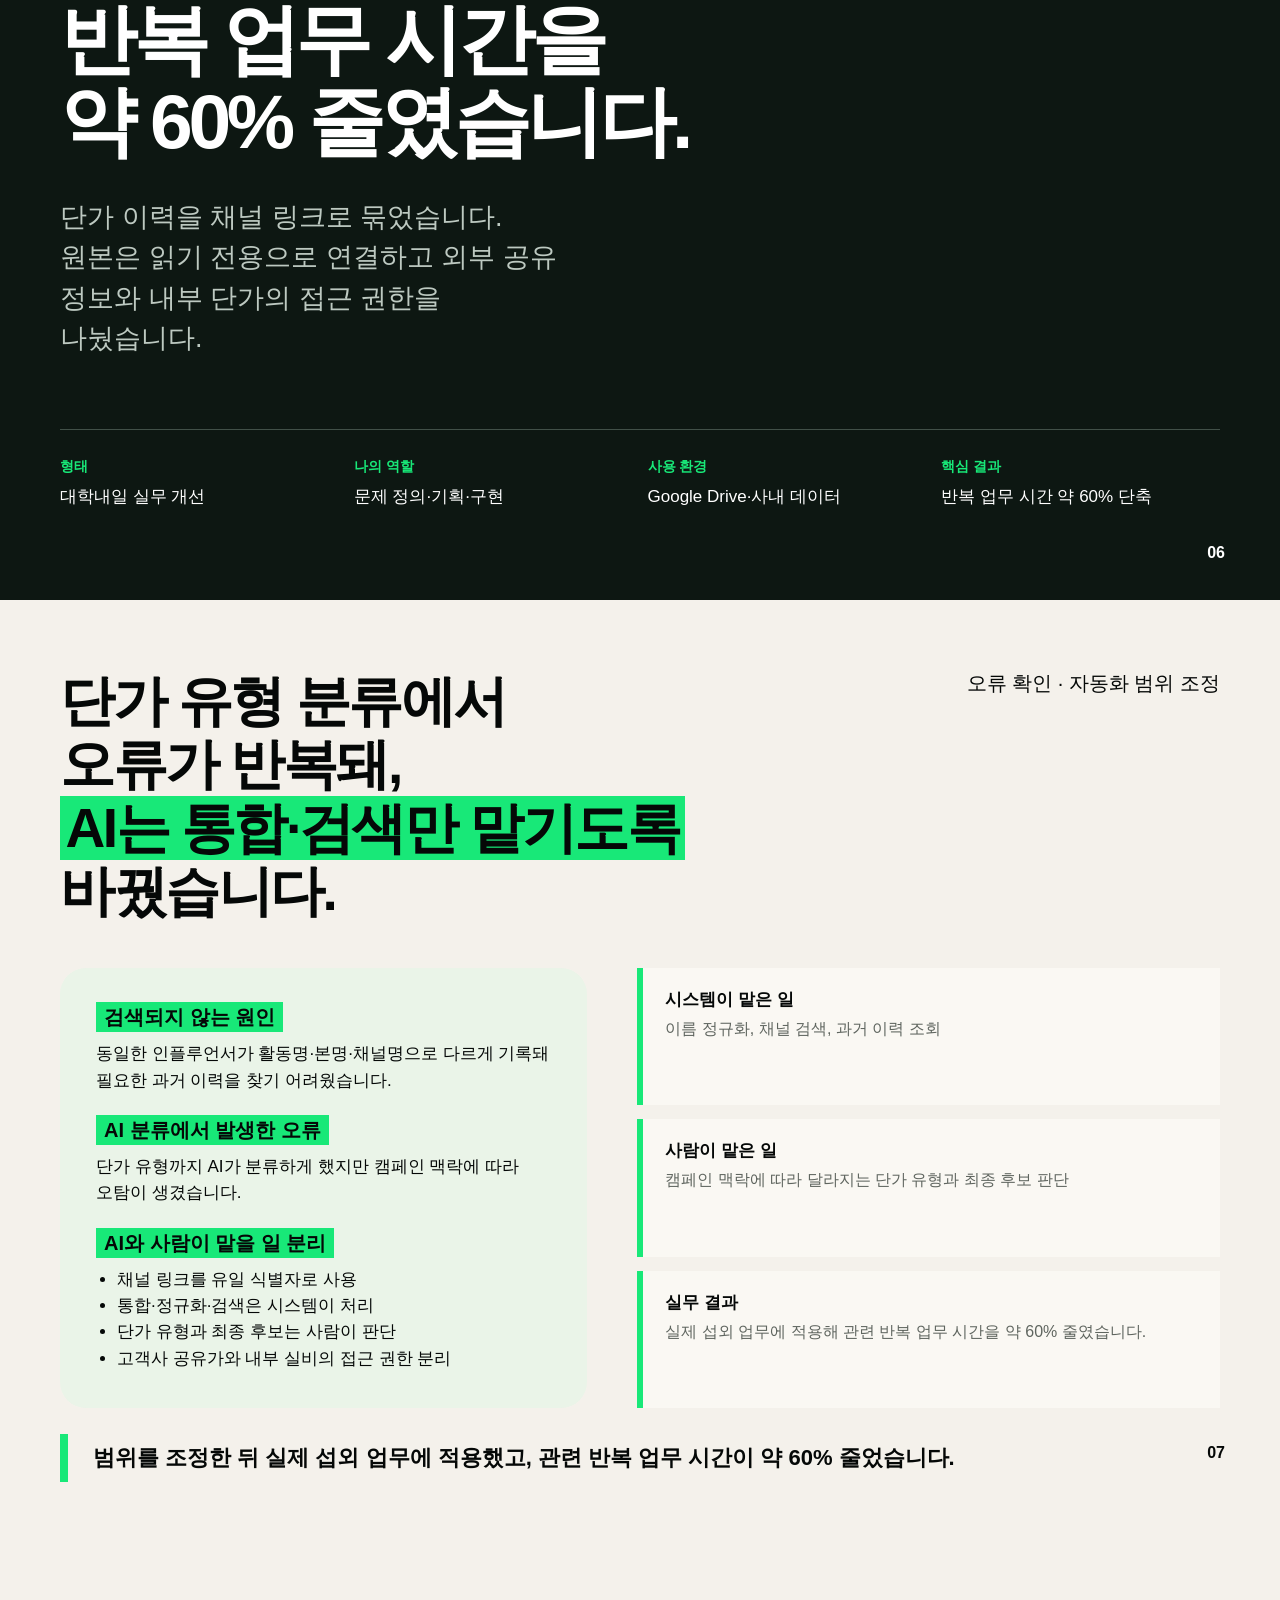
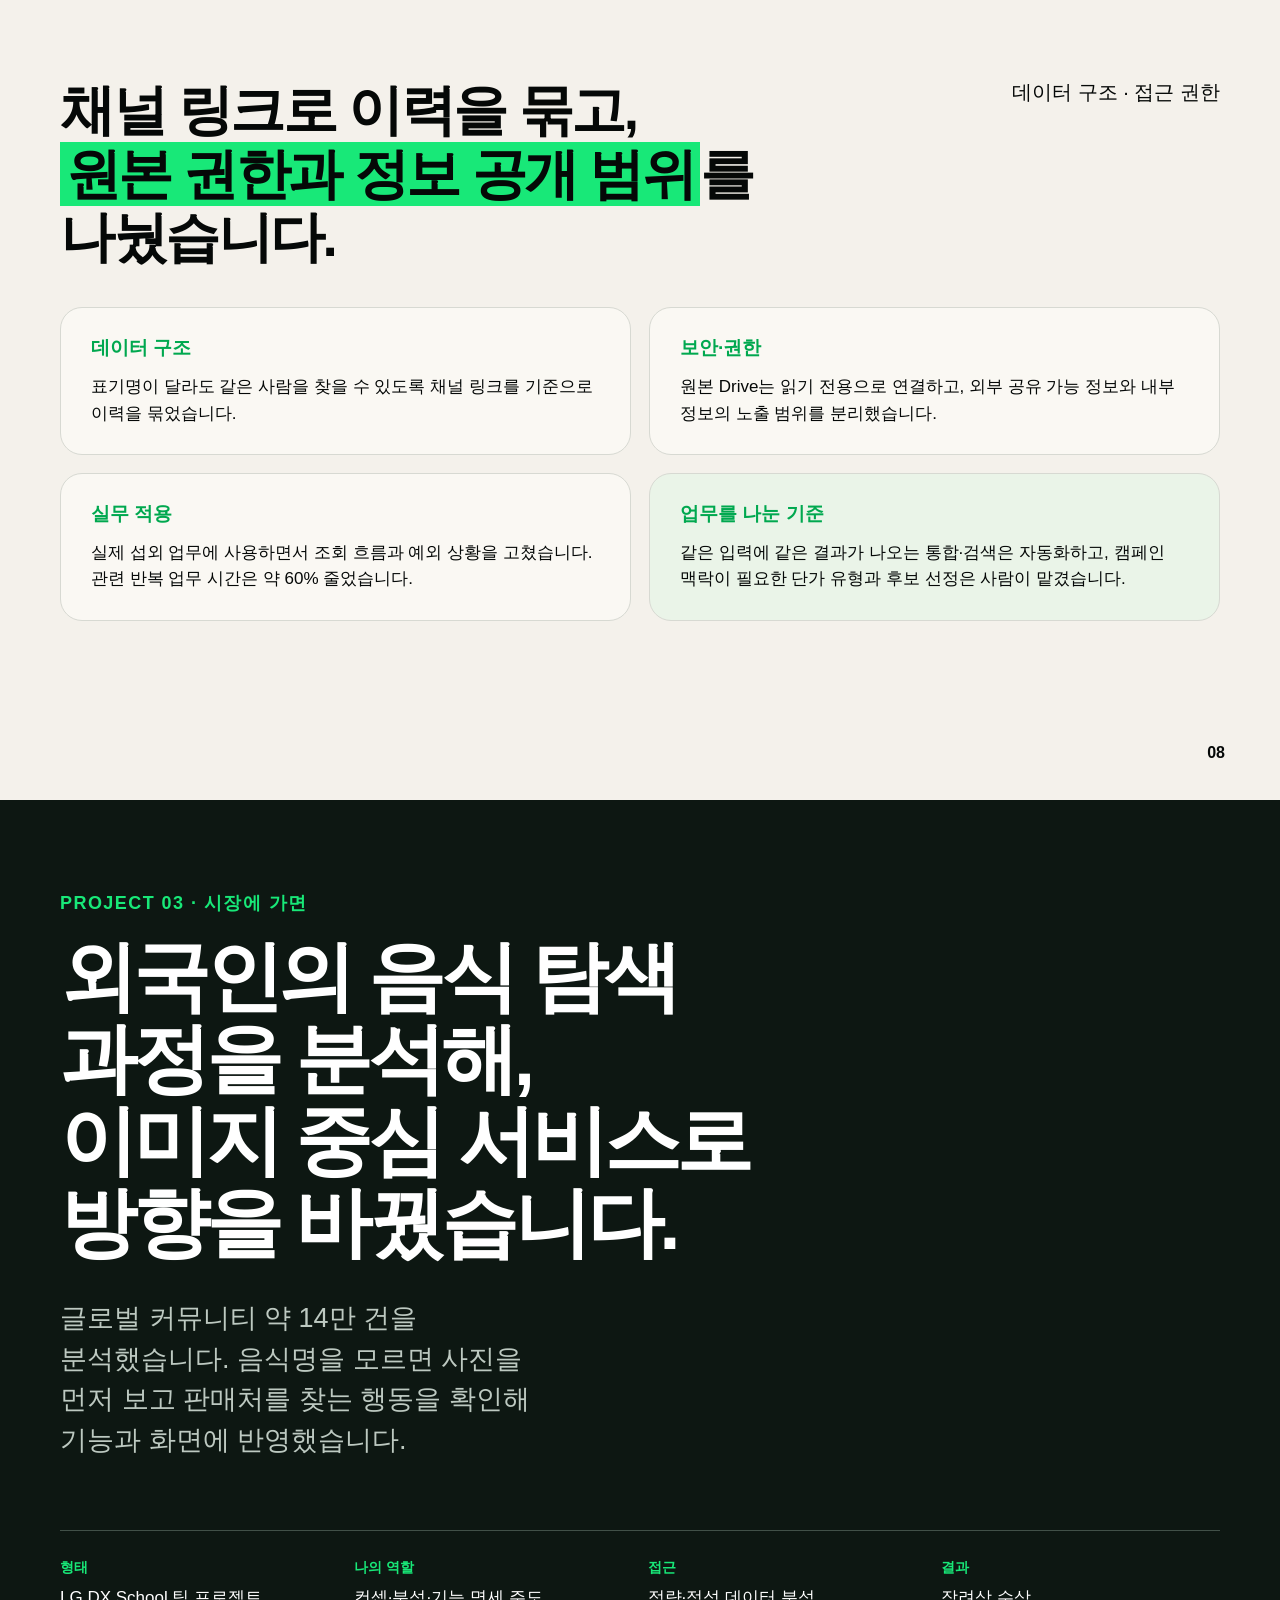
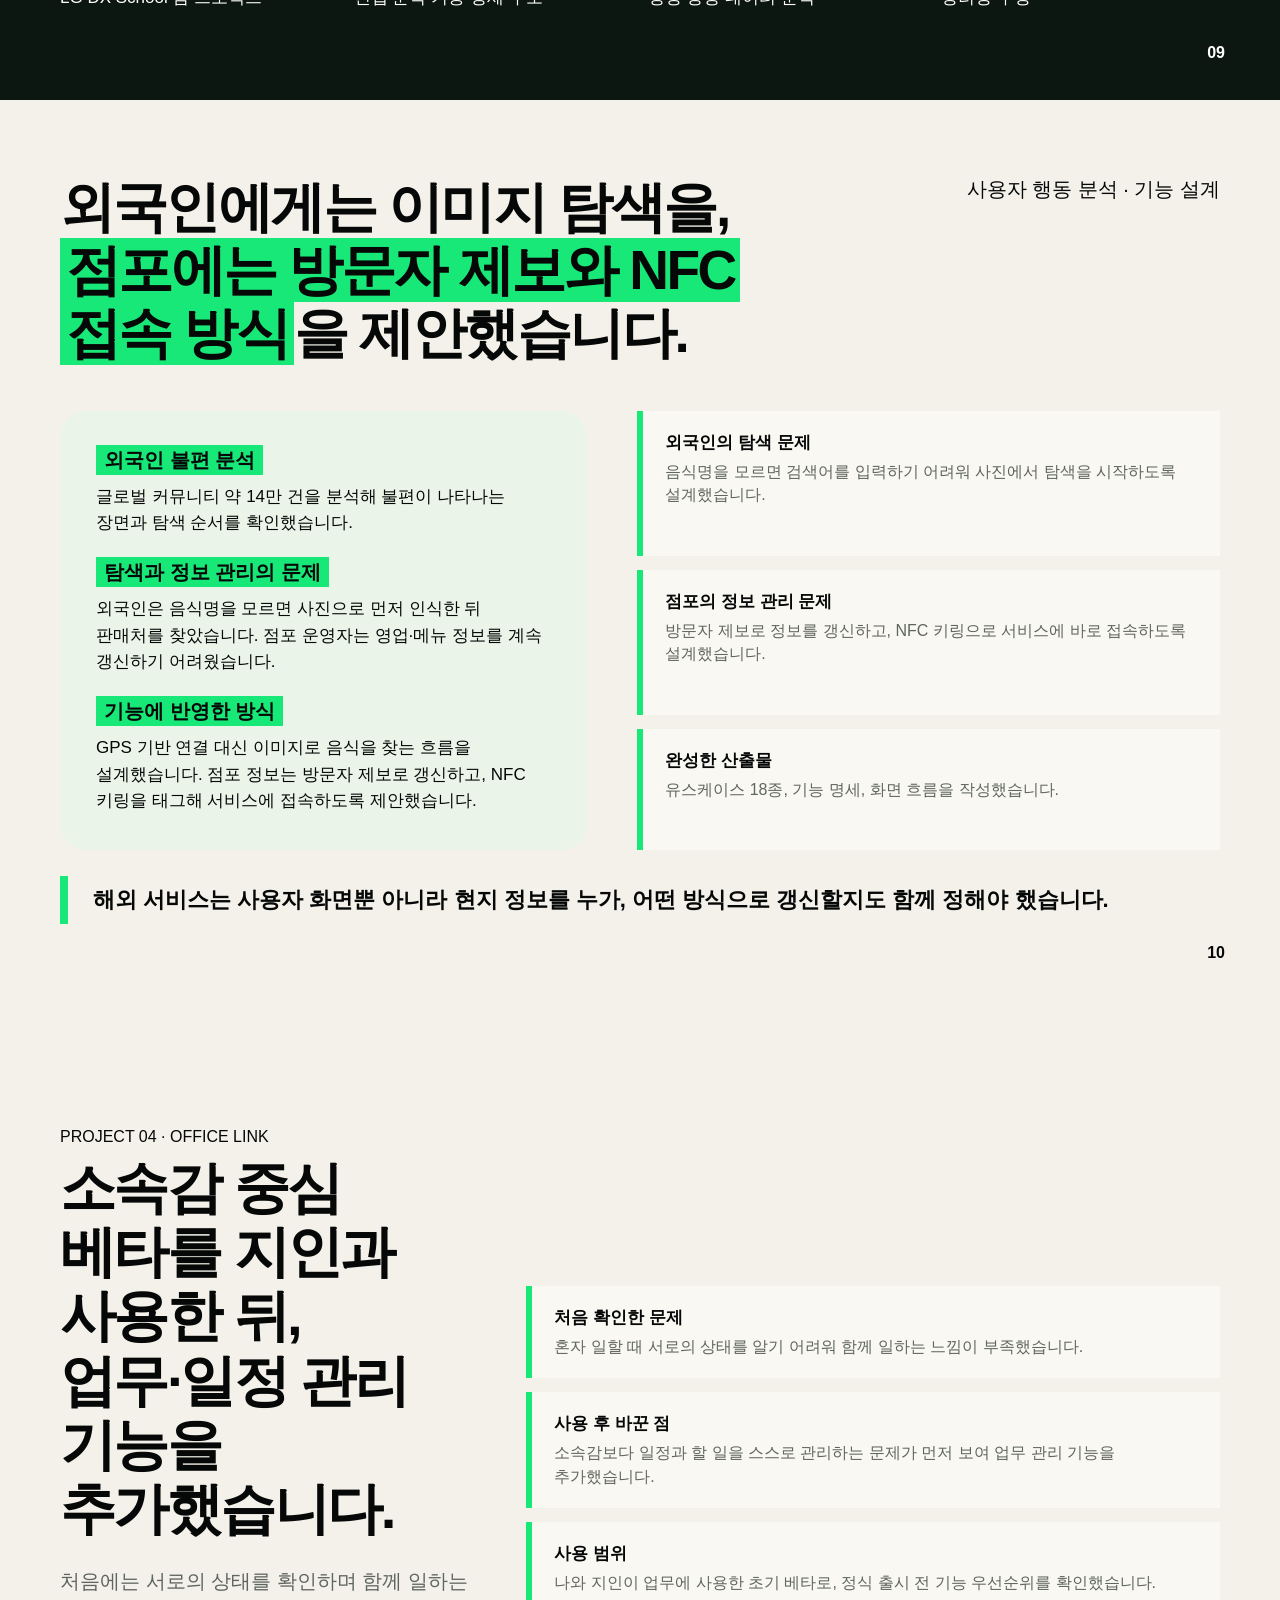
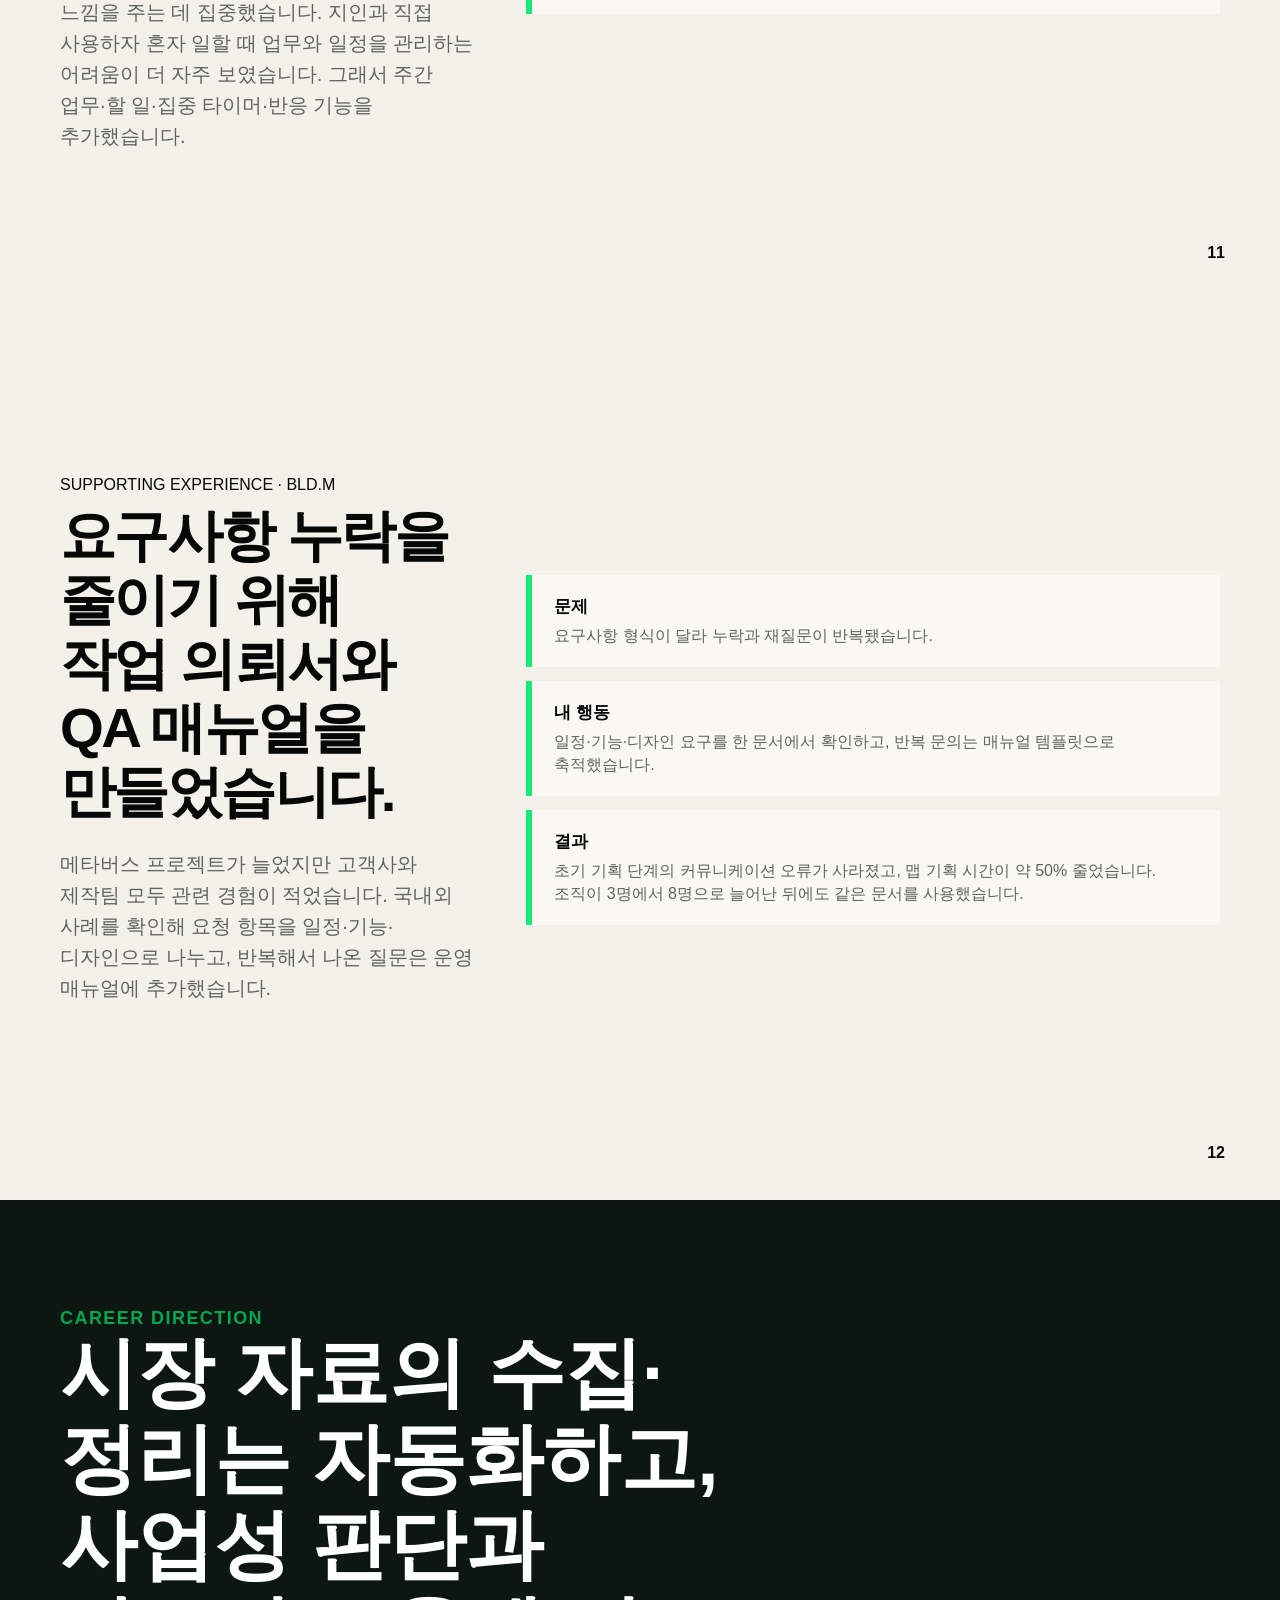
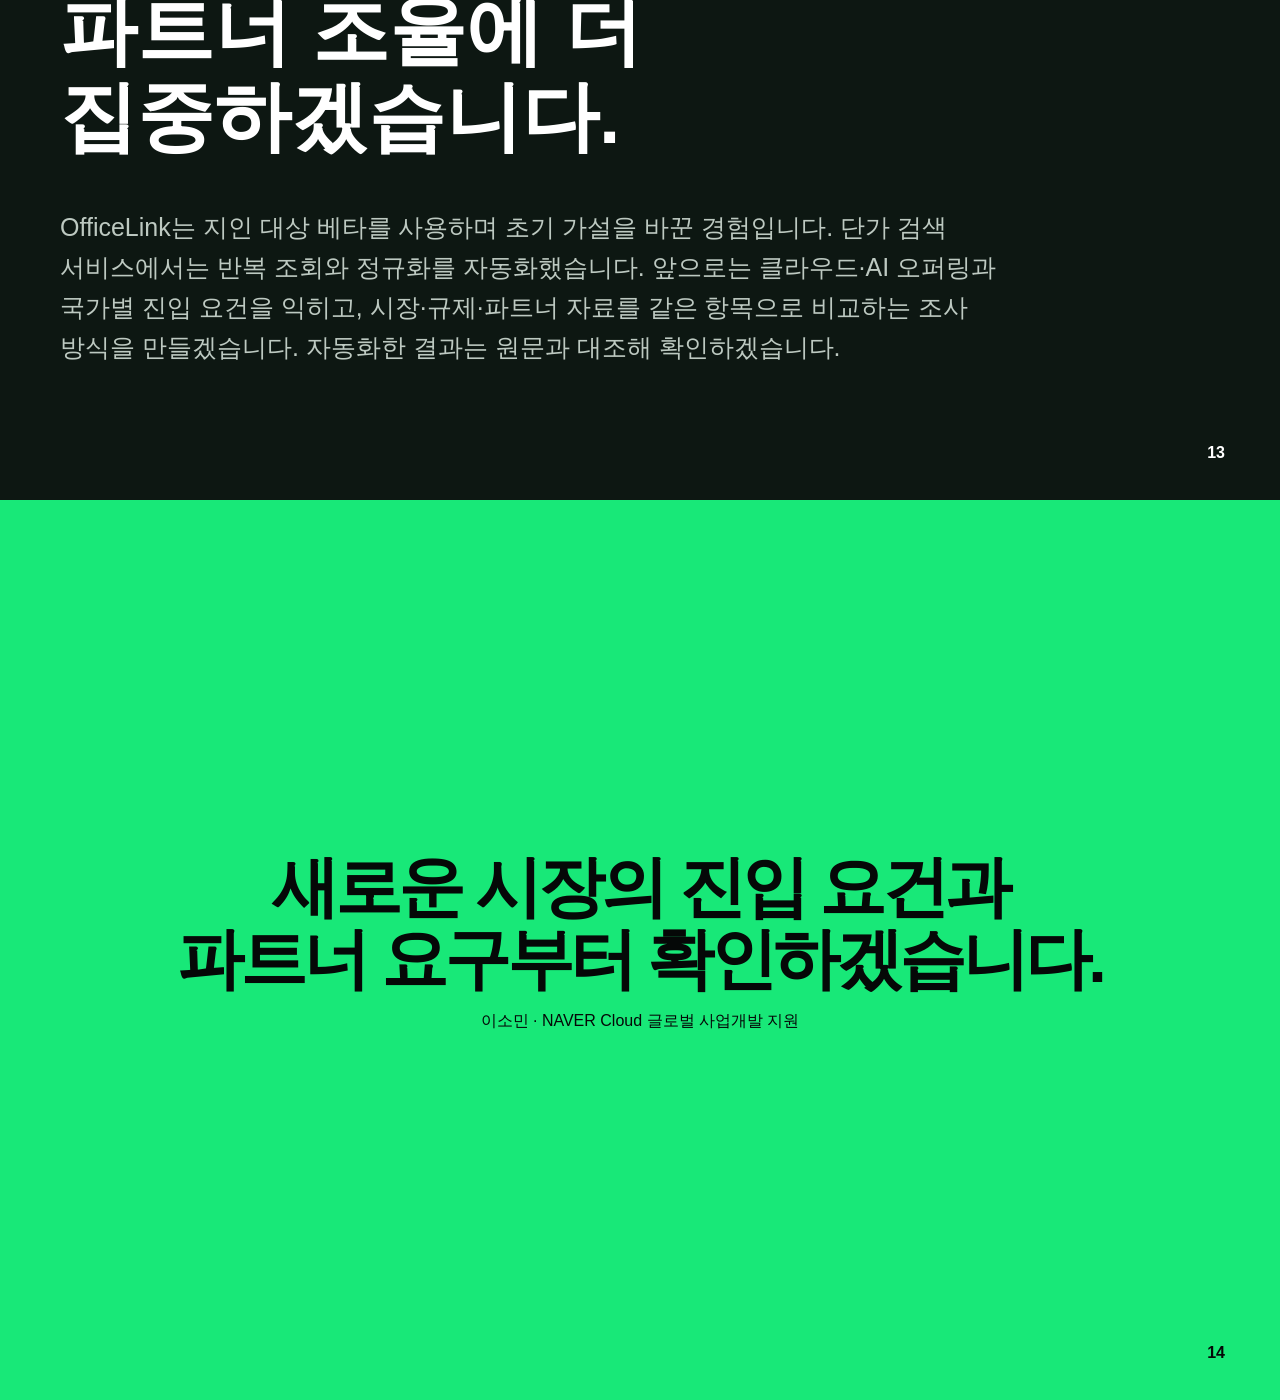
==== commit b2cbcd76: "Remove cover supporting copy" ====
--- a/global/index.html
+++ b/global/index.html
@@ -1,5 +1,5 @@
 <!doctype html><html lang="ko"><head><meta charset="utf-8"><meta name="viewport" content="width=device-width,initial-scale=1"><title>이소민 · 글로벌 사업개발 포트폴리오</title><link rel="stylesheet" href="../classic.css"><link rel="stylesheet" href="../refined.css"></head><body>
-<section class="slide cover concept-cover"><div class="inside"><h1>의견이 다르면<br><span class="green">비교할 기준을 만들고,</span><br>반복되는 일은 AI로 줄입니다.</h1><p class="sub">비용·재고 위험·작업시간을 같은 표에서 비교했습니다.<br>단가 검색은 자동화하되, 유형 판단은 사람이 맡았습니다.</p></div><span class="smallmeta">NAVER Cloud · 2026</span><span class="role">이소민 · Global Business Development</span><span class="num">01</span></section>
+<section class="slide cover concept-cover"><div class="inside"><h1>의견이 다르면<br><span class="green">비교할 기준을 만들고,</span><br>반복되는 일은 AI로 줄입니다.</h1></div><span class="smallmeta">NAVER Cloud · 2026</span><span class="role">이소민 · Global Business Development</span><span class="num">01</span></section>
 <section class="slide" id="project-index"><div class="inside concept-index"><div class="index-copy"><div class="kicker">PROJECT INDEX</div><h2>확인한 사실로<br><span class="green">무엇을 선택하고<br>어떻게 적용할지</span> 정했습니다.</h2></div><div class="index-grid five"><article class="index-card"><span class="index-no">01</span><div><b>사업 적용 조건</b><h3>Spigen 신규 배송 옵션</h3><p>비용·재고 위험·작업시간을 비교해 최소 수량과 적용 시기를 정했습니다.</p></div></article><article class="index-card"><span class="index-no">02</span><div><b>AI 업무 자동화</b><h3>단가 검색 서비스</h3><p>반복 검색은 자동화하고, 캠페인 맥락 판단은 사람이 맡도록 나눴습니다.</p></div></article><article class="index-card"><span class="index-no">03</span><div><b>시장·사용자 조사</b><h3>시장에 가면</h3><p>외국인의 음식 탐색 행동을 확인해 이미지 중심 기능으로 바꿨습니다.</p></div></article><article class="index-card"><span class="index-no">04</span><div><b>사용 후 수정</b><h3>OfficeLink 초기 베타</h3><p>지인과 사용한 뒤 업무·일정 관리 기능을 먼저 추가했습니다.</p></div></article><article class="index-card"><span class="index-no">05</span><div><b>협업 기준</b><h3>BLD.M 프로젝트 운영</h3><p>작업 의뢰서와 QA 매뉴얼로 고객과 제작팀이 확인할 항목을 맞췄습니다.</p></div></article></div></div><span class="num">02</span></section>
 
 <section class="slide project-cover"><div class="inside"><div class="kicker">PROJECT 01 · SPIGEN US</div><h2>비용·재고·작업시간을 비교해 신규 배송 옵션의 적용 조건을 정했습니다.</h2><p class="one-line">물류팀은 비용 절감을, 세일즈팀은 재고와 판매 일정을 우선했습니다. 최근 1년의 출고 데이터를 확인해 두 부서가 함께 검토할 수 있는 최소 수량과 적용 시기를 제안했습니다.</p><div class="project-info"><div><b>형태</b><span>Amazon 물류 실무</span></div><div><b>나의 역할</b><span>정책 분석·비교표·제안</span></div><div><b>협업 대상</b><span>물류팀·세일즈팀</span></div><div><b>핵심 결과</b><span>조건부 도입 합의</span></div></div></div><span class="num">04</span></section>
